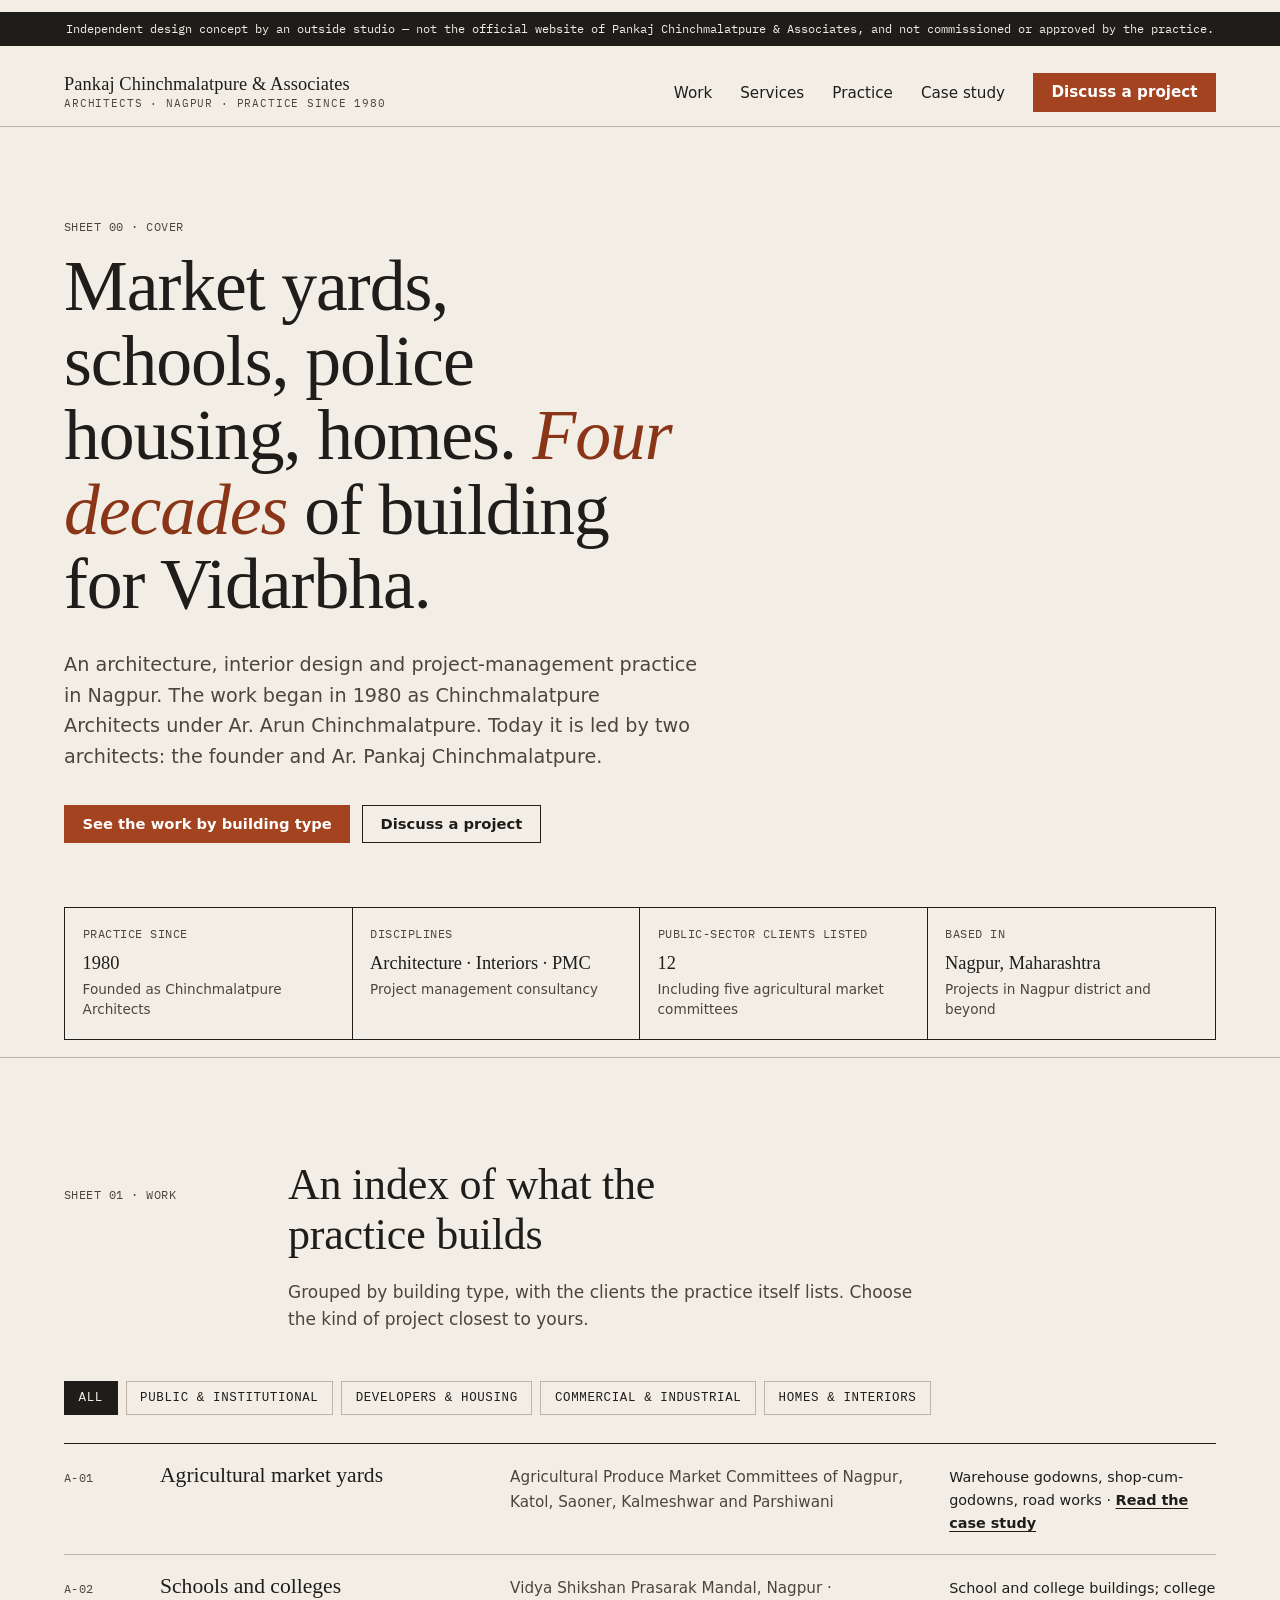
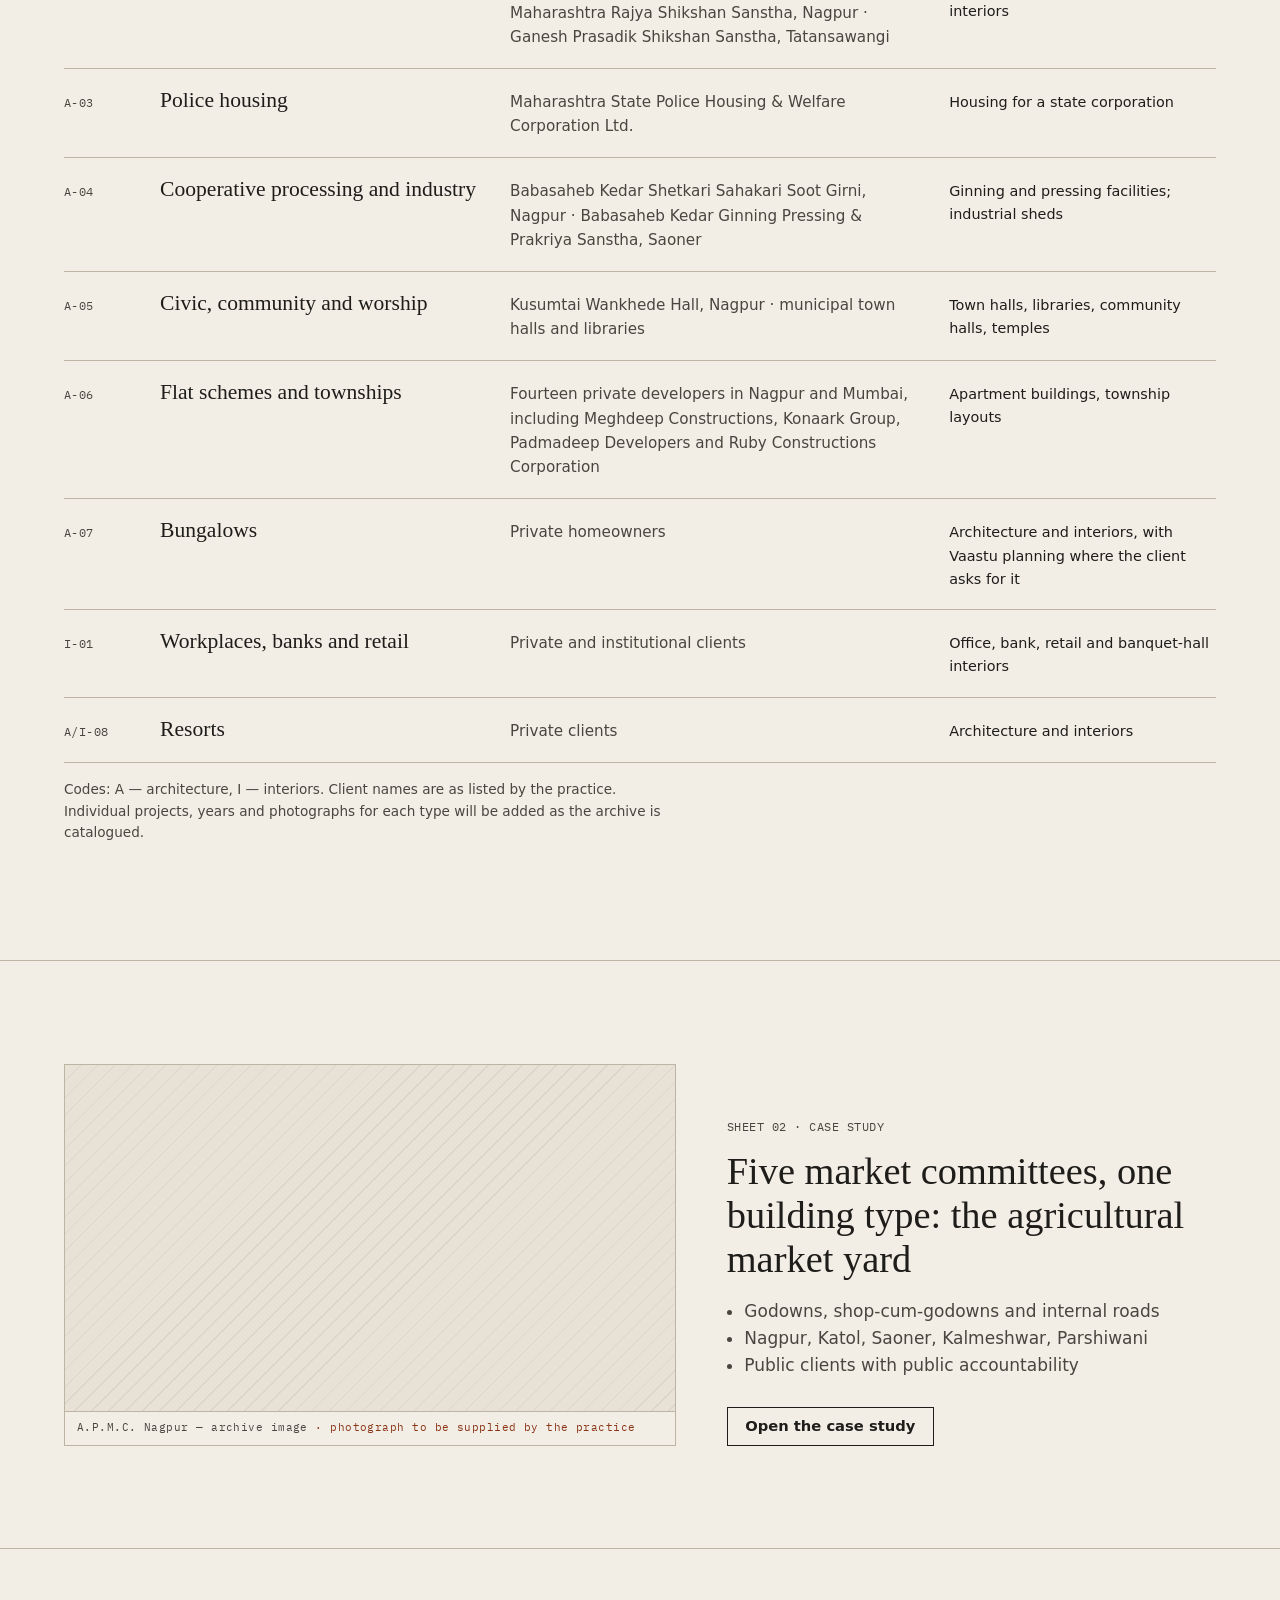
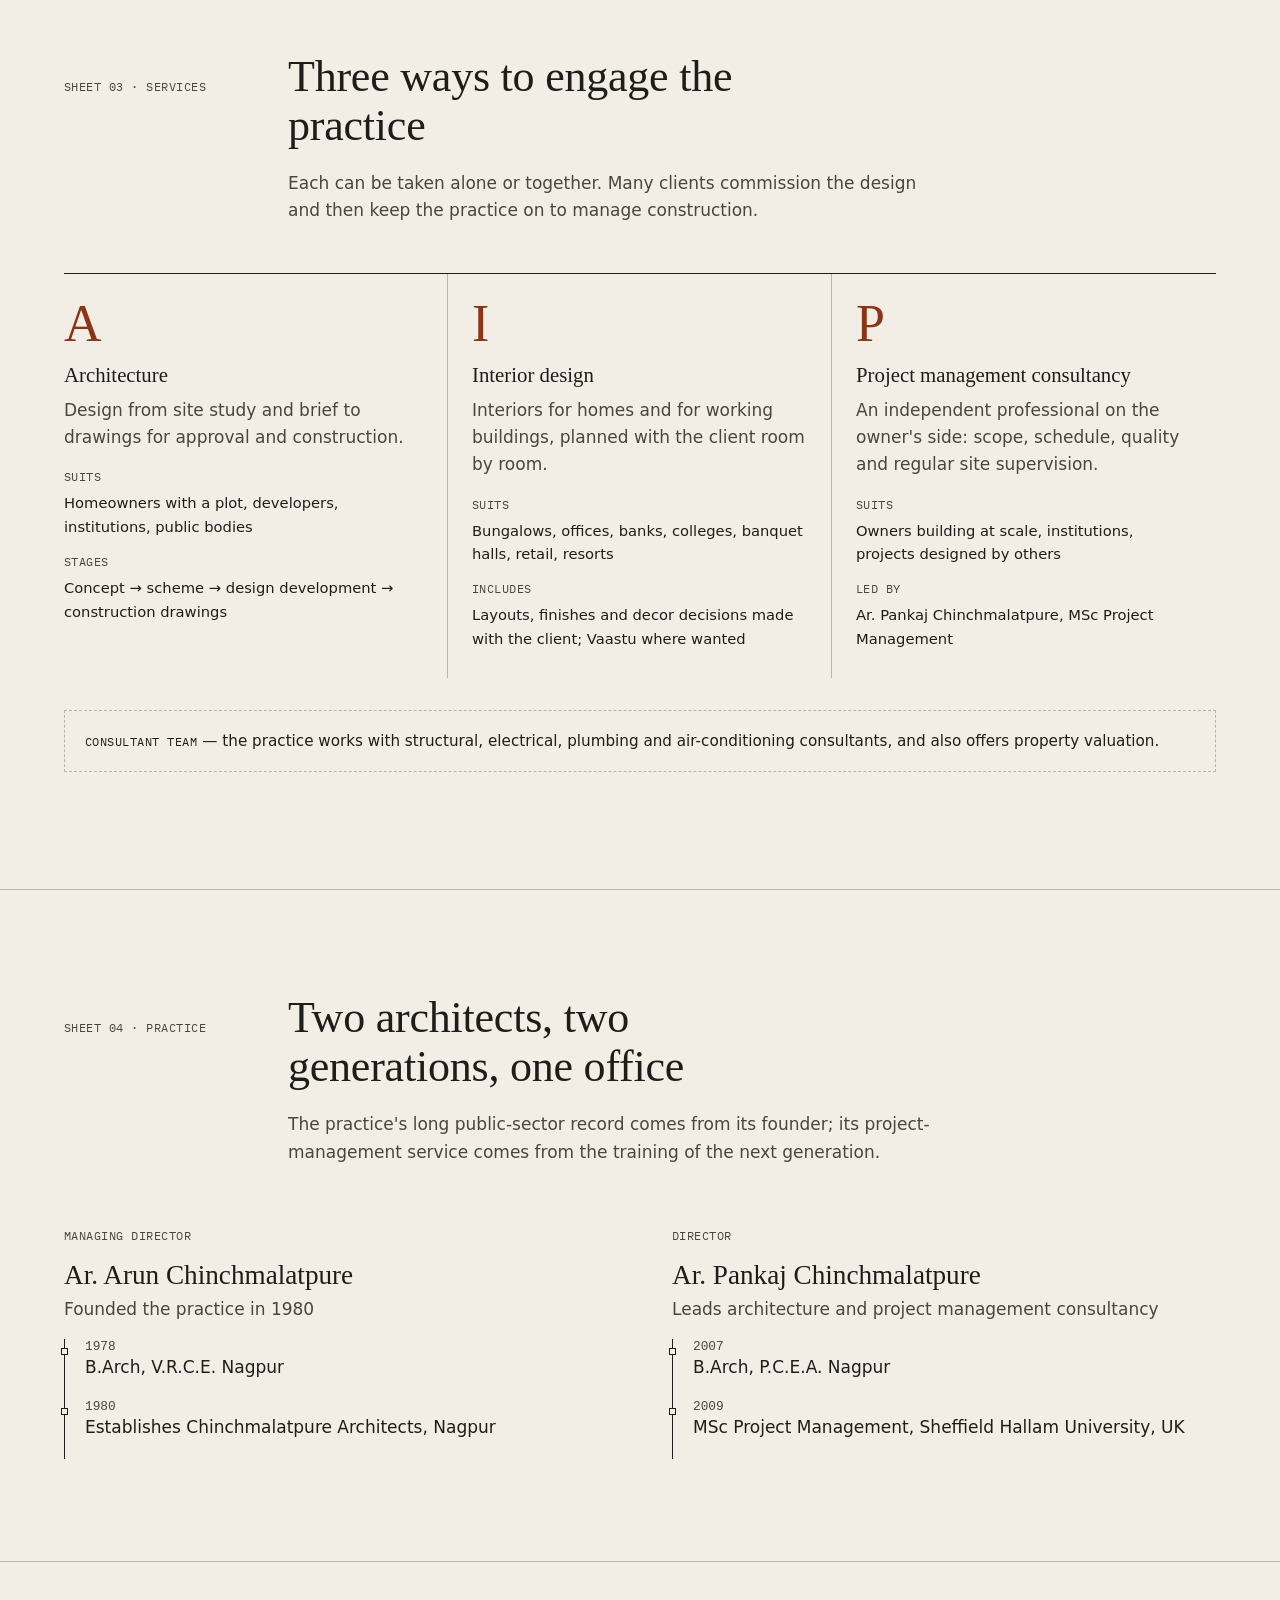
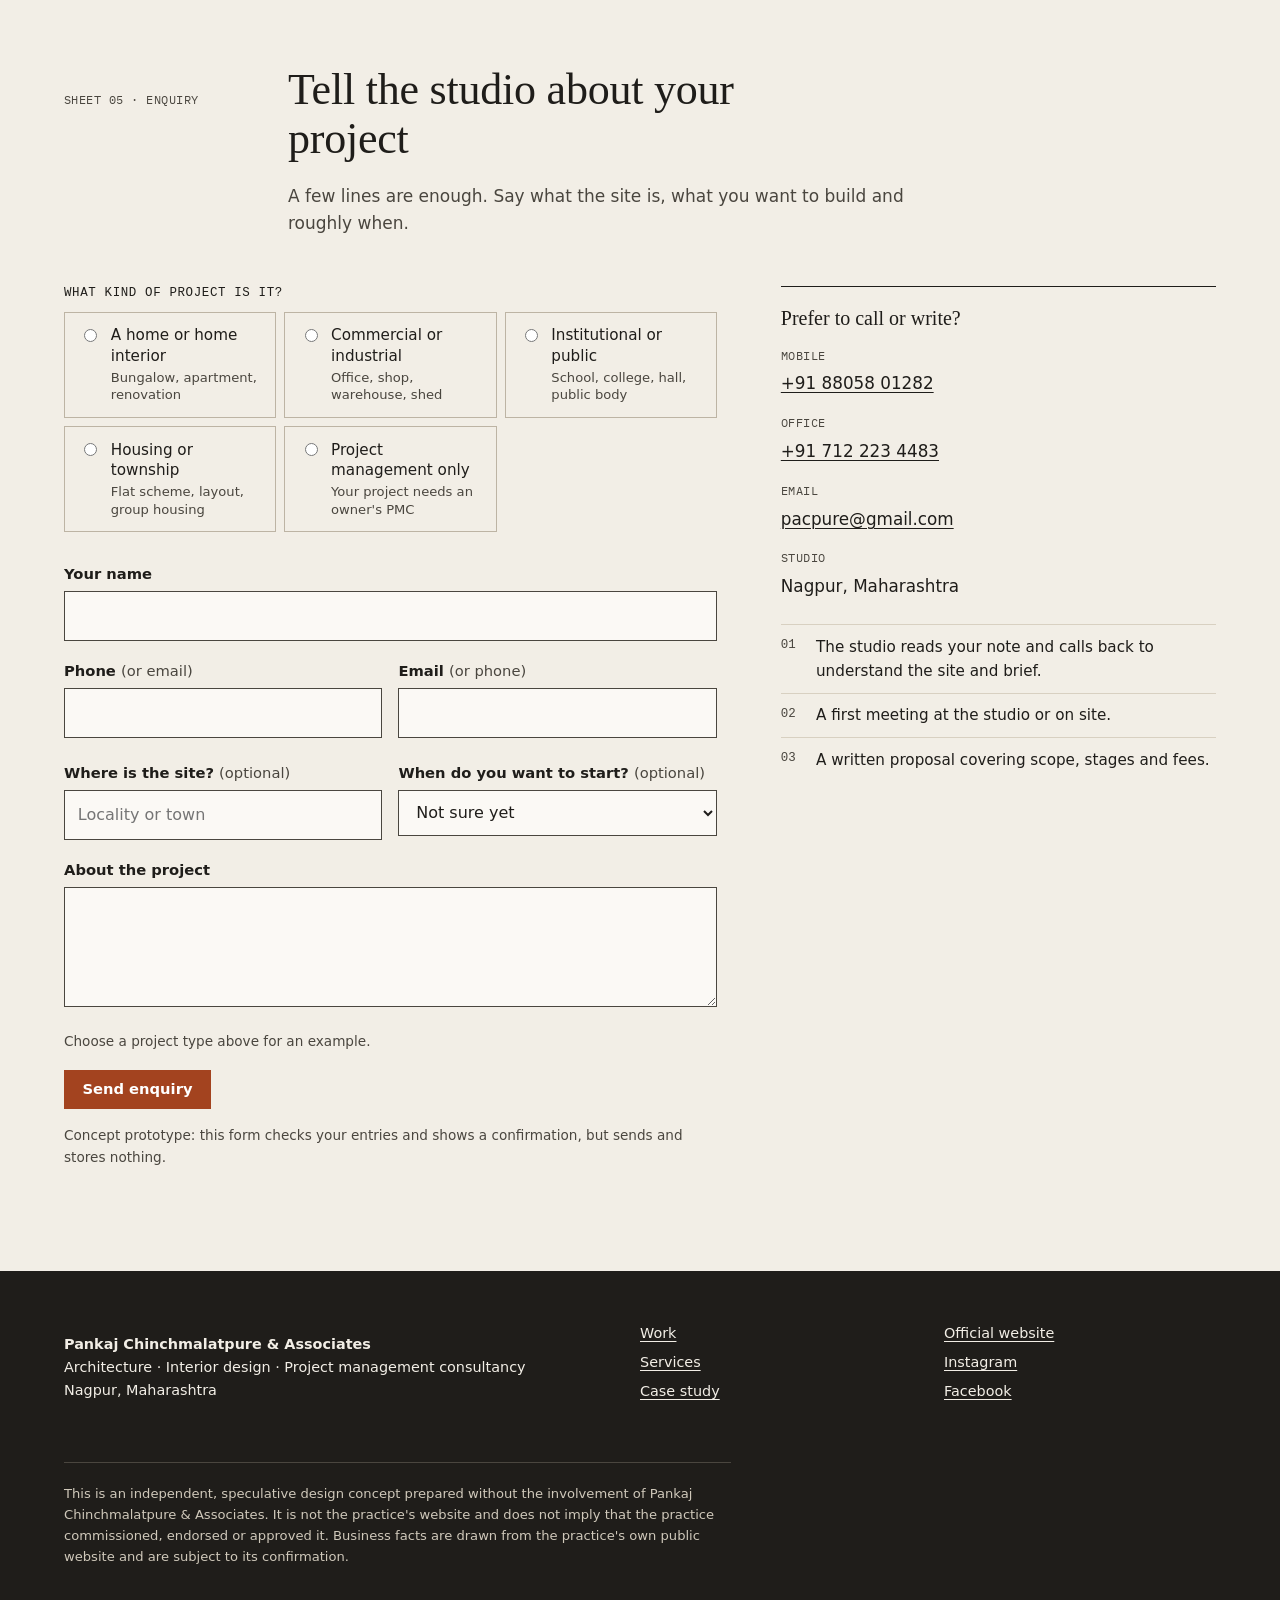
==== index.html @ 60af1904 "Independent redesign concept: homepage and APMC case study Co-Authored-By: Claude Opus 5.5 <noreply@" ====
<!DOCTYPE html>
<html lang="en-IN">
<head>
<meta charset="utf-8">
<meta name="viewport" content="width=device-width, initial-scale=1">
<title>Pankaj Chinchmalatpure &amp; Associates — Architecture, interiors and PMC, Nagpur (independent concept)</title>
<meta name="description" content="An independent, unofficial redesign concept for Pankaj Chinchmalatpure &amp; Associates, the Nagpur architecture, interiors and project-management practice whose work began in 1980.">
<meta name="robots" content="noindex, nofollow">
<meta property="og:title" content="Pankaj Chinchmalatpure &amp; Associates — redesign concept (unofficial)">
<meta property="og:description" content="Independent concept. Not the official website of the practice.">
<meta property="og:type" content="website">
<meta name="theme-color" content="#F2EEE6">
<link rel="icon" href="assets/favicon.svg" type="image/svg+xml">
<link rel="preload" href="fonts/newsreader-latin-400-normal.woff2" as="font" type="font/woff2" crossorigin>
<link rel="stylesheet" href="css/site.css">
</head>
<body>
<a class="skip" href="#main">Skip to content</a>
<p class="concept-bar">Independent design concept by an outside studio — not the official website of Pankaj Chinchmalatpure &amp; Associates, and not commissioned or approved by the practice.</p>

<header class="site-head">
  <div class="wrap">
    <a class="mark" href="index.html" aria-label="Pankaj Chinchmalatpure &amp; Associates, home">
      <b>Pankaj Chinchmalatpure &amp; Associates</b>
      <span>Architects · Nagpur · Practice since 1980</span>
    </a>
    <button class="menu-toggle" aria-expanded="false" aria-controls="site-nav">Menu</button>
    <nav id="site-nav" class="nav" aria-label="Primary">
      <ul>
        <li><a href="#work">Work</a></li>
        <li><a href="#services">Services</a></li>
        <li><a href="#practice">Practice</a></li>
        <li><a href="case-study-apmc.html">Case study</a></li>
        <li><a class="btn" href="#enquire">Discuss a project</a></li>
      </ul>
    </nav>
  </div>
</header>

<main id="main">
  <section class="opening" aria-labelledby="h-open">
    <div class="wrap">
      <p class="mono sheet-no">Sheet 00 · Cover</p>
      <h1 id="h-open">Market yards, schools, police housing, homes. <em>Four decades</em> of building for Vidarbha.</h1>
      <p class="lede">An architecture, interior design and project-management practice in Nagpur. The work began in 1980 as Chinchmalatpure Architects under Ar.&nbsp;Arun Chinchmalatpure. Today it is led by two architects: the founder and Ar.&nbsp;Pankaj Chinchmalatpure.</p>
      <div class="actions">
        <a class="btn" href="#work">See the work by building type</a>
        <a class="btn ghost" href="#enquire">Discuss a project</a>
      </div>
      <dl class="titleblock">
        <div><dt class="mono">Practice since</dt><dd>1980<small>Founded as Chinchmalatpure Architects</small></dd></div>
        <div><dt class="mono">Disciplines</dt><dd>Architecture · Interiors · PMC<small>Project management consultancy</small></dd></div>
        <div><dt class="mono">Public-sector clients listed</dt><dd>12<small>Including five agricultural market committees</small></dd></div>
        <div><dt class="mono">Based in</dt><dd>Nagpur, Maharashtra<small>Projects in Nagpur district and beyond</small></dd></div>
      </dl>
    </div>
  </section>

  <section class="sheet" id="work" aria-labelledby="h-work">
    <div class="wrap">
      <div class="sheet-head">
        <p class="mono sheet-no">Sheet 01 · Work</p>
        <h2 id="h-work">An index of what the practice builds</h2>
        <p>Grouped by building type, with the clients the practice itself lists. Choose the kind of project closest to yours.</p>
      </div>

      <div class="filters" role="group" aria-label="Filter by type of client">
        <button type="button" data-filter="all" aria-pressed="true">All</button>
        <button type="button" data-filter="institutional">Public &amp; institutional</button>
        <button type="button" data-filter="development">Developers &amp; housing</button>
        <button type="button" data-filter="commercial">Commercial &amp; industrial</button>
        <button type="button" data-filter="home">Homes &amp; interiors</button>
      </div>
      <p id="filter-status" class="visually-hidden" aria-live="polite"></p>

      <ol class="index">
        <li data-for="institutional">
          <span class="mono code">A-01</span>
          <h3>Agricultural market yards</h3>
          <p class="clients">Agricultural Produce Market Committees of Nagpur, Katol, Saoner, Kalmeshwar and Parshiwani</p>
          <p class="scope">Warehouse godowns, shop-cum-godowns, road works · <a href="case-study-apmc.html">Read the case study</a></p>
        </li>
        <li data-for="institutional">
          <span class="mono code">A-02</span>
          <h3>Schools and colleges</h3>
          <p class="clients">Vidya Shikshan Prasarak Mandal, Nagpur · Maharashtra Rajya Shikshan Sanstha, Nagpur · Ganesh Prasadik Shikshan Sanstha, Tatansawangi</p>
          <p class="scope">School and college buildings; college interiors</p>
        </li>
        <li data-for="institutional development">
          <span class="mono code">A-03</span>
          <h3>Police housing</h3>
          <p class="clients">Maharashtra State Police Housing &amp; Welfare Corporation Ltd.</p>
          <p class="scope">Housing for a state corporation</p>
        </li>
        <li data-for="commercial">
          <span class="mono code">A-04</span>
          <h3>Cooperative processing and industry</h3>
          <p class="clients">Babasaheb Kedar Shetkari Sahakari Soot Girni, Nagpur · Babasaheb Kedar Ginning Pressing &amp; Prakriya Sanstha, Saoner</p>
          <p class="scope">Ginning and pressing facilities; industrial sheds</p>
        </li>
        <li data-for="institutional">
          <span class="mono code">A-05</span>
          <h3>Civic, community and worship</h3>
          <p class="clients">Kusumtai Wankhede Hall, Nagpur · municipal town halls and libraries</p>
          <p class="scope">Town halls, libraries, community halls, temples</p>
        </li>
        <li data-for="development">
          <span class="mono code">A-06</span>
          <h3>Flat schemes and townships</h3>
          <p class="clients">Fourteen private developers in Nagpur and Mumbai, including Meghdeep Constructions, Konaark Group, Padmadeep Developers and Ruby Constructions Corporation</p>
          <p class="scope">Apartment buildings, township layouts</p>
        </li>
        <li data-for="home">
          <span class="mono code">A-07</span>
          <h3>Bungalows</h3>
          <p class="clients">Private homeowners</p>
          <p class="scope">Architecture and interiors, with Vaastu planning where the client asks for it</p>
        </li>
        <li data-for="commercial">
          <span class="mono code">I-01</span>
          <h3>Workplaces, banks and retail</h3>
          <p class="clients">Private and institutional clients</p>
          <p class="scope">Office, bank, retail and banquet-hall interiors</p>
        </li>
        <li data-for="commercial home">
          <span class="mono code">A/I-08</span>
          <h3>Resorts</h3>
          <p class="clients">Private clients</p>
          <p class="scope">Architecture and interiors</p>
        </li>
      </ol>
      <p class="index-note">Codes: A — architecture, I — interiors. Client names are as listed by the practice. Individual projects, years and photographs for each type will be added as the archive is catalogued.</p>
    </div>
  </section>

  <section class="sheet" aria-labelledby="h-feature">
    <div class="wrap feature">
      <figure class="plate" style="--ratio:16/10">
        <img src="assets/projects/apmc-nagpur-top.jpg" alt="Aerial view of the A.P.M.C. Nagpur market yard from the practice archive" width="1600" height="1000" loading="lazy" decoding="async">
        <figcaption class="cap">A.P.M.C. Nagpur — archive image <span class="pending">· photograph to be supplied by the practice</span></figcaption>
      </figure>
      <div>
        <p class="mono sheet-no">Sheet 02 · Case study</p>
        <h3 id="h-feature">Five market committees, one building type: the agricultural market yard</h3>
        <ul>
          <li>Godowns, shop-cum-godowns and internal roads</li>
          <li>Nagpur, Katol, Saoner, Kalmeshwar, Parshiwani</li>
          <li>Public clients with public accountability</li>
        </ul>
        <a class="btn ghost" href="case-study-apmc.html">Open the case study</a>
      </div>
    </div>
  </section>

  <section class="sheet" id="services" aria-labelledby="h-services">
    <div class="wrap">
      <div class="sheet-head">
        <p class="mono sheet-no">Sheet 03 · Services</p>
        <h2 id="h-services">Three ways to engage the practice</h2>
        <p>Each can be taken alone or together. Many clients commission the design and then keep the practice on to manage construction.</p>
      </div>
      <div class="disciplines">
        <article class="disc">
          <span class="letter" aria-hidden="true">A</span>
          <h3>Architecture</h3>
          <p>Design from site study and brief to drawings for approval and construction.</p>
          <dl>
            <dt class="mono">Suits</dt><dd>Homeowners with a plot, developers, institutions, public bodies</dd>
            <dt class="mono">Stages</dt><dd>Concept → scheme → design development → construction drawings</dd>
          </dl>
        </article>
        <article class="disc">
          <span class="letter" aria-hidden="true">I</span>
          <h3>Interior design</h3>
          <p>Interiors for homes and for working buildings, planned with the client room by room.</p>
          <dl>
            <dt class="mono">Suits</dt><dd>Bungalows, offices, banks, colleges, banquet halls, retail, resorts</dd>
            <dt class="mono">Includes</dt><dd>Layouts, finishes and decor decisions made with the client; Vaastu where wanted</dd>
          </dl>
        </article>
        <article class="disc">
          <span class="letter" aria-hidden="true">P</span>
          <h3>Project management consultancy</h3>
          <p>An independent professional on the owner's side: scope, schedule, quality and regular site supervision.</p>
          <dl>
            <dt class="mono">Suits</dt><dd>Owners building at scale, institutions, projects designed by others</dd>
            <dt class="mono">Led by</dt><dd>Ar. Pankaj Chinchmalatpure, MSc Project Management</dd>
          </dl>
        </article>
      </div>
      <p class="consultants"><span class="mono">Consultant team</span> — the practice works with structural, electrical, plumbing and air-conditioning consultants, and also offers property valuation.</p>
    </div>
  </section>

  <section class="sheet" id="practice" aria-labelledby="h-practice">
    <div class="wrap">
      <div class="sheet-head">
        <p class="mono sheet-no">Sheet 04 · Practice</p>
        <h2 id="h-practice">Two architects, two generations, one office</h2>
        <p>The practice's long public-sector record comes from its founder; its project-management service comes from the training of the next generation.</p>
      </div>
      <div class="lineage">
        <div class="person">
          <p class="mono sheet-no">Managing Director</p>
          <h3>Ar. Arun Chinchmalatpure</h3>
          <p class="role">Founded the practice in 1980</p>
          <ol class="timeline">
            <li><span class="yr">1978</span>B.Arch, V.R.C.E. Nagpur</li>
            <li><span class="yr">1980</span>Establishes Chinchmalatpure Architects, Nagpur</li>
          </ol>
        </div>
        <div class="person">
          <p class="mono sheet-no">Director</p>
          <h3>Ar. Pankaj Chinchmalatpure</h3>
          <p class="role">Leads architecture and project management consultancy</p>
          <ol class="timeline">
            <li><span class="yr">2007</span>B.Arch, P.C.E.A. Nagpur</li>
            <li><span class="yr">2009</span>MSc Project Management, Sheffield Hallam University, UK</li>
          </ol>
        </div>
      </div>
    </div>
  </section>

  <section class="sheet" id="enquire" aria-labelledby="h-enquire">
    <div class="wrap">
      <div class="sheet-head">
        <p class="mono sheet-no">Sheet 05 · Enquiry</p>
        <h2 id="h-enquire">Tell the studio about your project</h2>
        <p>A few lines are enough. Say what the site is, what you want to build and roughly when.</p>
      </div>
      <div class="enquire">
        <div>
          <form id="enquiry-form" novalidate>
            <fieldset>
              <legend>What kind of project is it?</legend>
              <div class="paths">
                <label><input type="radio" name="path" value="home"><span>A home or home interior<small>Bungalow, apartment, renovation</small></span></label>
                <label><input type="radio" name="path" value="commercial"><span>Commercial or industrial<small>Office, shop, warehouse, shed</small></span></label>
                <label><input type="radio" name="path" value="institutional"><span>Institutional or public<small>School, college, hall, public body</small></span></label>
                <label><input type="radio" name="path" value="development"><span>Housing or township<small>Flat scheme, layout, group housing</small></span></label>
                <label><input type="radio" name="path" value="pmc"><span>Project management only<small>Your project needs an owner's PMC</small></span></label>
              </div>
              <p class="error" id="path-err" aria-live="polite"></p>
            </fieldset>
            <div class="field">
              <label for="f-name">Your name</label>
              <input id="f-name" name="name" autocomplete="name" aria-describedby="f-name-err">
              <p class="error" id="f-name-err" aria-live="polite"></p>
            </div>
            <div class="row2">
              <div class="field">
                <label for="f-phone">Phone <span class="hint">(or email)</span></label>
                <input id="f-phone" name="phone" type="tel" inputmode="tel" autocomplete="tel" aria-describedby="f-phone-err">
                <p class="error" id="f-phone-err" aria-live="polite"></p>
              </div>
              <div class="field">
                <label for="f-email">Email <span class="hint">(or phone)</span></label>
                <input id="f-email" name="email" type="email" autocomplete="email" aria-describedby="f-email-err">
                <p class="error" id="f-email-err" aria-live="polite"></p>
              </div>
            </div>
            <div class="row2">
              <div class="field">
                <label for="f-where">Where is the site? <span class="hint">(optional)</span></label>
                <input id="f-where" name="where" placeholder="Locality or town">
              </div>
              <div class="field">
                <label for="f-when">When do you want to start? <span class="hint">(optional)</span></label>
                <select id="f-when" name="when">
                  <option value="">Not sure yet</option>
                  <option>Within 3 months</option>
                  <option>3–12 months</option>
                  <option>Later than a year</option>
                </select>
              </div>
            </div>
            <div class="field">
              <label for="f-brief">About the project</label>
              <textarea id="f-brief" name="brief" aria-describedby="brief-hint f-brief-err"></textarea>
              <p class="hint form-note" id="brief-hint">Choose a project type above for an example.</p>
              <p class="error" id="f-brief-err" aria-live="polite"></p>
            </div>
            <button class="btn" type="submit">Send enquiry</button>
            <p class="form-note">Concept prototype: this form checks your entries and shows a confirmation, but sends and stores nothing.</p>
          </form>
          <div class="confirm" id="enquiry-done" tabindex="-1" hidden>
            <p class="mono sheet-no">Received in prototype only</p>
            <h3>Thank you — your enquiry is complete.</h3><p class="mono sheet-no">Project type: <span data-path></span></p>
            <p>In the live site this would reach the studio. In this concept nothing has been sent; to contact the practice now, use the details alongside.</p>
            <button class="btn ghost" type="button" id="enquiry-again">Start another enquiry</button>
          </div>
        </div>
        <aside class="direct" aria-labelledby="h-direct">
          <h3 id="h-direct">Prefer to call or write?</h3>
          <dl>
            <dt class="mono">Mobile</dt><dd><a href="tel:+918805801282">+91 88058 01282</a></dd>
            <dt class="mono">Office</dt><dd><a href="tel:+917122234483">+91 712 223 4483</a></dd>
            <dt class="mono">Email</dt><dd><a href="mailto:pacpure@gmail.com">pacpure@gmail.com</a></dd>
            <dt class="mono">Studio</dt><dd>Nagpur, Maharashtra</dd>
          </dl>
          <ol class="next" aria-label="What happens next">
            <li>The studio reads your note and calls back to understand the site and brief.</li>
            <li>A first meeting at the studio or on site.</li>
            <li>A written proposal covering scope, stages and fees.</li>
          </ol>
        </aside>
      </div>
    </div>
  </section>
</main>

<footer class="site-foot">
  <div class="wrap">
    <div>
      <p><strong>Pankaj Chinchmalatpure &amp; Associates</strong><br>Architecture · Interior design · Project management consultancy<br>Nagpur, Maharashtra</p>
    </div>
    <ul aria-label="This concept">
      <li><a href="#work">Work</a></li>
      <li><a href="#services">Services</a></li>
      <li><a href="case-study-apmc.html">Case study</a></li>
    </ul>
    <ul aria-label="Elsewhere">
      <li><a href="https://www.chinchmalatpurearchitects.com/" rel="noopener">Official website</a></li>
      <li><a href="https://www.instagram.com/chinchmalatpure_architects/" rel="noopener">Instagram</a></li>
      <li><a href="https://www.facebook.com/chinchmalatpurearchitect/" rel="noopener">Facebook</a></li>
    </ul>
    <p class="disclaimer">This is an independent, speculative design concept prepared without the involvement of Pankaj Chinchmalatpure &amp; Associates. It is not the practice's website and does not imply that the practice commissioned, endorsed or approved it. Business facts are drawn from the practice's own public website and are subject to its confirmation.</p>
  </div>
</footer>
<script src="js/site.js" defer></script>
</body>
</html>
---- css/site.css ----
/* Pankaj Chinchmalatpure & Associates — independent redesign concept
   Visual language: the drawing set. Paper, ink, title blocks, sheet numbers.
   One accent (laterite) used only for action and the current state. */

@font-face{font-family:"Newsreader";src:url(../fonts/newsreader-latin-400-normal.woff2) format("woff2");font-weight:400;font-display:swap}
@font-face{font-family:"Newsreader";src:url(../fonts/newsreader-latin-400-italic.woff2) format("woff2");font-weight:400;font-style:italic;font-display:swap}
@font-face{font-family:"Newsreader";src:url(../fonts/newsreader-latin-500-normal.woff2) format("woff2");font-weight:500;font-display:swap}
@font-face{font-family:"Public Sans";src:url(../fonts/public-sans-latin-400-normal.woff2) format("woff2");font-weight:400;font-display:swap}
@font-face{font-family:"Public Sans";src:url(../fonts/public-sans-latin-600-normal.woff2) format("woff2");font-weight:600;font-display:swap}
@font-face{font-family:"Plex Mono";src:url(../fonts/ibm-plex-mono-latin-400-normal.woff2) format("woff2");font-weight:400;font-display:swap}
@font-face{font-family:"Plex Mono";src:url(../fonts/ibm-plex-mono-latin-500-normal.woff2) format("woff2");font-weight:500;font-display:swap}

:root{
  --paper:#F2EEE6; --paper-2:#E8E2D6; --ink:#1F1D1A; --ink-2:#4A463F; --rule:#BDB4A4; --rule-soft:#D8D0C1;
  --laterite:#A3431F; --laterite-ink:#8A3517; --focus:#1F5F8B;
  --serif:"Newsreader",Georgia,serif; --sans:"Public Sans",system-ui,sans-serif; --mono:"Plex Mono",ui-monospace,monospace;
  --gutter:clamp(1.25rem,4vw,3rem); --max:78rem;
}
*,*::before,*::after{box-sizing:border-box}
html{-webkit-text-size-adjust:100%;scroll-padding-top:5rem}
@media (prefers-reduced-motion:no-preference){html{scroll-behavior:smooth}}
body{margin:0;background:var(--paper);color:var(--ink);font:400 1.0625rem/1.6 var(--sans);overflow-x:hidden}
img{max-width:100%;display:block}
a{color:inherit;text-underline-offset:.2em;text-decoration-thickness:1px}
a:hover{color:var(--laterite-ink)}
:focus-visible{outline:2px solid var(--focus);outline-offset:3px}
.wrap{max-width:var(--max);margin:0 auto;padding:0 var(--gutter)}
.mono{font-family:var(--mono);font-size:.78rem;letter-spacing:.04em;text-transform:uppercase}
.skip{position:absolute;left:-999px;top:0;background:var(--ink);color:var(--paper);padding:.6rem 1rem;z-index:100}
.skip:focus{left:1rem}
.visually-hidden{position:absolute;width:1px;height:1px;overflow:hidden;clip:rect(0 0 0 0);white-space:nowrap}

/* Concept notice */
.concept-bar{background:var(--ink);color:var(--paper);font:400 .78rem/1.4 var(--mono);padding:.5rem var(--gutter);text-align:center}
.concept-bar a{color:inherit}

/* Header */
.site-head{position:sticky;top:0;z-index:20;background:color-mix(in srgb,var(--paper) 94%,transparent);backdrop-filter:saturate(1.2) blur(6px);border-bottom:1px solid var(--rule)}
.site-head .wrap{display:flex;align-items:center;justify-content:space-between;gap:1.5rem;min-height:4.25rem}
.mark{display:flex;flex-direction:column;text-decoration:none;line-height:1.1}
.mark b{font:500 1.15rem/1.1 var(--serif);letter-spacing:.005em}
.mark span{font:400 .66rem/1.3 var(--mono);letter-spacing:.08em;text-transform:uppercase;color:var(--ink-2);margin-top:.2rem}
.nav ul{display:flex;gap:1.75rem;list-style:none;margin:0;padding:0;align-items:center}
.nav a{text-decoration:none;font-size:.95rem}
.nav a[aria-current="page"]{text-decoration:underline}
.btn{display:inline-flex;align-items:center;gap:.6rem;background:var(--laterite);color:#fff;border:0;padding:.75rem 1.15rem;font:600 .92rem/1 var(--sans);text-decoration:none;cursor:pointer;border-radius:0}
.btn:hover{background:var(--laterite-ink);color:#fff}
.btn.ghost{background:transparent;color:var(--ink);box-shadow:inset 0 0 0 1px var(--ink)}
.btn.ghost:hover{background:var(--ink);color:var(--paper)}
.menu-toggle{display:none;background:none;border:1px solid var(--ink);padding:.55rem .8rem;font:500 .78rem var(--mono);letter-spacing:.06em;text-transform:uppercase;color:var(--ink);cursor:pointer}
@media (max-width:900px){
  .menu-toggle{display:block}
  .nav{position:absolute;left:0;right:0;top:100%;background:var(--paper);border-bottom:1px solid var(--rule);display:none}
  .nav.open{display:block}
  .nav ul{flex-direction:column;align-items:stretch;gap:0;padding:.5rem var(--gutter) 1.25rem}
  .nav li a{display:block;padding:.85rem 0;border-bottom:1px solid var(--rule-soft);font-size:1.05rem}
  .nav li .btn{margin-top:1rem;justify-content:center;border-bottom:0}
}

/* Section scaffolding: every section is a "sheet" with a number and title */
.sheet{padding:clamp(3.5rem,8vw,6.5rem) 0;border-top:1px solid var(--rule)}
.sheet-head{display:grid;grid-template-columns:minmax(0,12rem) minmax(0,1fr);gap:1rem 2rem;margin-bottom:clamp(2rem,4vw,3rem);align-items:baseline}
.sheet-no{color:var(--ink-2)}
.sheet-head h2{font:400 clamp(1.9rem,3.6vw,2.75rem)/1.12 var(--serif);margin:0;max-width:22ch;letter-spacing:-.005em}
.sheet-head p{grid-column:2;margin:.25rem 0 0;max-width:60ch;color:var(--ink-2)}
@media (max-width:700px){.sheet-head{grid-template-columns:1fr}.sheet-head p{grid-column:1}}

/* Opening: title block */
.opening{padding:clamp(2.5rem,6vw,5rem) 0 0}
.opening h1{font:400 clamp(2.4rem,5.6vw,4.6rem)/1.04 var(--serif);letter-spacing:-.015em;margin:0 0 1.75rem;max-width:17ch}
.opening h1 em{font-style:italic;color:var(--laterite-ink)}
.opening .lede{font-size:clamp(1.05rem,1.5vw,1.2rem);max-width:52ch;color:var(--ink-2);margin:0 0 2rem}
.opening .actions{display:flex;flex-wrap:wrap;gap:.75rem;margin-bottom:clamp(2.5rem,5vw,4rem)}
.titleblock{display:grid;grid-template-columns:repeat(4,minmax(0,1fr));border:1px solid var(--ink);border-bottom:0}
.titleblock>div{padding:1rem 1.1rem 1.2rem;border-right:1px solid var(--ink);border-bottom:1px solid var(--ink)}
.titleblock>div:last-child{border-right:0}
.titleblock dt{margin-bottom:.45rem;color:var(--ink-2)}
.titleblock dd{margin:0;font:400 1.15rem/1.3 var(--serif)}
.titleblock dd small{display:block;font:400 .85rem/1.45 var(--sans);color:var(--ink-2);margin-top:.3rem}
@media (max-width:900px){.titleblock{grid-template-columns:1fr 1fr}.titleblock>div:nth-child(2n){border-right:0}}
@media (max-width:520px){.titleblock{grid-template-columns:1fr}.titleblock>div{border-right:0}}

/* Image plates — real photographs when supplied, honest drawn frame when not */
.plate{position:relative;background:var(--paper-2);overflow:hidden;aspect-ratio:var(--ratio,4/3);border:1px solid var(--rule)}
.plate img{width:100%;height:100%;object-fit:cover}
.plate.missing img{display:none}
.plate.missing{background:
  repeating-linear-gradient(135deg,transparent 0 11px,rgba(31,29,26,.07) 11px 12px),var(--paper-2)}
.plate figcaption,.plate .cap{position:absolute;left:0;bottom:0;right:0;padding:.55rem .75rem;font:400 .7rem/1.4 var(--mono);letter-spacing:.04em;background:var(--paper);border-top:1px solid var(--rule);color:var(--ink-2)}
.plate:not(.missing) .cap .pending{display:none}
.plate.missing .cap .pending{color:var(--laterite-ink)}

/* Index of work (typology explorer) */
.filters{display:flex;flex-wrap:wrap;gap:.5rem;margin-bottom:1.75rem}
.filters button{font:500 .78rem/1 var(--mono);letter-spacing:.05em;text-transform:uppercase;background:transparent;border:1px solid var(--rule);color:var(--ink);padding:.6rem .85rem;cursor:pointer}
.filters button[aria-pressed="true"]{background:var(--ink);color:var(--paper);border-color:var(--ink)}
.index{list-style:none;margin:0;padding:0;border-top:1px solid var(--ink)}
.index li{display:grid;grid-template-columns:4.5rem minmax(0,1.1fr) minmax(0,1.4fr) minmax(0,.9fr);gap:1rem 1.5rem;padding:1.15rem 0;border-bottom:1px solid var(--rule);align-items:baseline}
.index li[hidden]{display:none}
.index .code{color:var(--ink-2)}
.index h3{font:400 1.35rem/1.25 var(--serif);margin:0}
.index .clients{font-size:.95rem;color:var(--ink-2);margin:0}
.index .scope{font-size:.9rem;margin:0}
.index .scope a{font-weight:600}
@media (max-width:820px){.index li{grid-template-columns:3.2rem minmax(0,1fr)}.index .clients,.index .scope{grid-column:2}}
.index-note{margin-top:1rem;font-size:.85rem;color:var(--ink-2);max-width:70ch}

/* Feature (case study teaser) */
.feature{display:grid;grid-template-columns:minmax(0,1.25fr) minmax(0,1fr);gap:clamp(1.5rem,4vw,3.5rem);align-items:end}
.feature h3{font:400 clamp(1.7rem,3vw,2.4rem)/1.15 var(--serif);margin:.75rem 0 1rem}
.feature ul{padding-left:1.1rem;margin:0 0 1.75rem;color:var(--ink-2)}
@media (max-width:820px){.feature{grid-template-columns:1fr}}

/* Disciplines */
.disciplines{display:grid;grid-template-columns:repeat(3,minmax(0,1fr));border-top:1px solid var(--ink)}
.disc{padding:1.5rem 1.5rem 1.75rem 0;border-right:1px solid var(--rule)}
.disc+.disc{padding-left:1.5rem}
.disc:last-child{border-right:0}
.disc .letter{font:400 3.25rem/1 var(--serif);color:var(--laterite-ink);display:block;margin-bottom:.75rem}
.disc h3{font:500 1.3rem/1.25 var(--serif);margin:0 0 .6rem}
.disc p{margin:0 0 1rem;color:var(--ink-2)}
.disc dl{margin:0;font-size:.92rem}
.disc dt{margin-top:.85rem;color:var(--ink-2)}
.disc dd{margin:.25rem 0 0}
@media (max-width:900px){.disciplines{grid-template-columns:1fr}.disc,.disc+.disc{padding:1.5rem 0;border-right:0;border-bottom:1px solid var(--rule)}}
.consultants{margin-top:2rem;padding:1.1rem 1.25rem;border:1px dashed var(--rule);font-size:.95rem}

/* Lineage timeline */
.lineage{display:grid;grid-template-columns:minmax(0,1fr) minmax(0,1fr);gap:clamp(2rem,5vw,4rem)}
.person h3{font:400 1.7rem/1.2 var(--serif);margin:.4rem 0 .3rem}
.person .role{color:var(--ink-2);margin:0 0 1rem}
.timeline{list-style:none;margin:0;padding:0;border-left:1px solid var(--ink)}
.timeline li{position:relative;padding:0 0 1.1rem 1.25rem}
.timeline li::before{content:"";position:absolute;left:-4px;top:.55rem;width:7px;height:7px;background:var(--paper);border:1px solid var(--ink)}
.timeline .yr{font:500 .8rem var(--mono);display:block;color:var(--ink-2)}
@media (max-width:820px){.lineage{grid-template-columns:1fr}}

/* Enquiry */
.enquire{display:grid;grid-template-columns:minmax(0,1.35fr) minmax(0,.9fr);gap:clamp(2rem,5vw,4rem)}
@media (max-width:900px){.enquire{grid-template-columns:1fr}}
fieldset{border:0;padding:0;margin:0 0 1.5rem}
legend{font:500 .78rem var(--mono);letter-spacing:.05em;text-transform:uppercase;margin-bottom:.75rem;padding:0}
.paths{display:grid;grid-template-columns:repeat(auto-fill,minmax(13rem,1fr));gap:.5rem}
.paths label{display:flex;gap:.65rem;align-items:flex-start;border:1px solid var(--rule);padding:.8rem .9rem;cursor:pointer;font-size:.95rem;line-height:1.35;background:var(--paper)}
.paths input{margin-top:.2rem;accent-color:var(--laterite)}
.paths label:has(input:checked){border-color:var(--ink);box-shadow:inset 0 0 0 1px var(--ink)}
.paths small{display:block;color:var(--ink-2);font-size:.82rem;margin-top:.15rem}
.field{margin-bottom:1.1rem}
.field label{display:block;font-weight:600;font-size:.92rem;margin-bottom:.35rem}
.field .hint{font-weight:400;color:var(--ink-2)}
.field input,.field select,.field textarea{width:100%;font:inherit;font-size:1rem;color:var(--ink);background:#FBF9F5;border:1px solid var(--ink-2);padding:.7rem .8rem;border-radius:0}
.field textarea{min-height:7.5rem;resize:vertical}
.field [aria-invalid="true"]{border-color:var(--laterite);box-shadow:inset 0 0 0 1px var(--laterite)}
.error{color:var(--laterite-ink);font-size:.86rem;margin:.35rem 0 0;min-height:0}
.row2{display:grid;grid-template-columns:1fr 1fr;gap:0 1rem}
@media (max-width:560px){.row2{grid-template-columns:1fr}}
.form-note{font-size:.85rem;color:var(--ink-2);margin:1rem 0 0}
.confirm{border:1px solid var(--ink);padding:1.5rem;background:#FBF9F5}
.confirm h3{font:400 1.6rem/1.2 var(--serif);margin:.4rem 0 .75rem}
.direct{border-top:1px solid var(--ink);padding-top:1.25rem}
.direct h3{font:500 1.25rem var(--serif);margin:0 0 1rem}
.direct dl{margin:0}
.direct dt{margin-top:1rem;color:var(--ink-2)}
.direct dd{margin:.3rem 0 0;font-size:1.05rem}
.next{counter-reset:n;list-style:none;padding:0;margin:1.5rem 0 0}
.next li{counter-increment:n;padding:.6rem 0 .6rem 2.2rem;position:relative;border-top:1px solid var(--rule-soft);font-size:.95rem}
.next li::before{content:counter(n,decimal-leading-zero);position:absolute;left:0;font:500 .78rem var(--mono);top:.8rem;color:var(--ink-2)}

/* Footer */
.site-foot{background:var(--ink);color:var(--paper);padding:3rem 0 2.5rem;font-size:.9rem}
.site-foot .wrap{display:grid;grid-template-columns:2fr 1fr 1fr;gap:2rem}
.site-foot a{color:var(--paper)}
.site-foot ul{list-style:none;margin:0;padding:0;line-height:2}
.site-foot .disclaimer{grid-column:1/-1;border-top:1px solid #4A463F;padding-top:1.25rem;color:#CFC8BA;font-size:.82rem;max-width:80ch}
@media (max-width:700px){.site-foot .wrap{grid-template-columns:1fr}}

/* Case study */
.cs-head{padding:clamp(2.5rem,6vw,4.5rem) 0 2.5rem}
.crumbs{margin-bottom:1.5rem}
.crumbs a{text-decoration:none}
.cs-head h1{font:400 clamp(2.2rem,5vw,4rem)/1.06 var(--serif);margin:0 0 1.25rem;max-width:20ch;letter-spacing:-.01em}
.cs-head .lede{font-size:1.15rem;color:var(--ink-2);max-width:58ch;margin:0}
.facts{display:grid;grid-template-columns:repeat(4,minmax(0,1fr));border-top:1px solid var(--ink);margin-top:2.5rem}
.facts>div{padding:1rem 1rem 1.1rem 0;border-bottom:1px solid var(--rule)}
.facts dt{color:var(--ink-2);margin-bottom:.4rem}
.facts dd{margin:0;font:400 1.1rem/1.35 var(--serif)}
.tbc{font:500 .68rem var(--mono);letter-spacing:.05em;text-transform:uppercase;color:var(--laterite-ink);border:1px solid currentColor;padding:.1rem .35rem;white-space:nowrap;vertical-align:.15em}
@media (max-width:820px){.facts{grid-template-columns:1fr 1fr}}
.prose{max-width:64ch}
.prose p{margin:0 0 1.1rem}
.prose h3{font:500 1.35rem/1.3 var(--serif);margin:2rem 0 .6rem}
.two-col{display:grid;grid-template-columns:minmax(0,1fr) minmax(0,1fr);gap:clamp(1.5rem,4vw,3.5rem)}
@media (max-width:820px){.two-col{grid-template-columns:1fr}}
.sites{list-style:none;margin:0;padding:0;border-top:1px solid var(--ink)}
.sites li{display:grid;grid-template-columns:3rem 1fr auto;gap:1rem;padding:.95rem 0;border-bottom:1px solid var(--rule);align-items:baseline}
.sites b{font:400 1.25rem var(--serif)}
.diagram{width:100%;height:auto;border:1px solid var(--rule);background:#FBF9F5}
.diagram text{font-family:var(--mono);font-size:11px;fill:var(--ink-2)}
.stages{display:grid;grid-template-columns:repeat(4,minmax(0,1fr));gap:0;border-top:1px solid var(--ink)}
.stages>div{padding:1.1rem 1.1rem 1.3rem 0;border-bottom:1px solid var(--rule)}
.stages h3{font:500 1.15rem/1.3 var(--serif);margin:.4rem 0 .4rem}
.stages p{margin:0;font-size:.93rem;color:var(--ink-2)}
@media (max-width:900px){.stages{grid-template-columns:1fr 1fr}}
@media (max-width:520px){.stages{grid-template-columns:1fr}}
.ask{border:1px solid var(--ink);padding:1.5rem;background:#FBF9F5}
.ask ul{margin:.75rem 0 0;padding-left:1.1rem}
.closing{display:flex;flex-wrap:wrap;gap:1.5rem;align-items:center;justify-content:space-between}
.closing h2{font:400 clamp(1.7rem,3.2vw,2.4rem)/1.15 var(--serif);margin:0;max-width:24ch}
.sheet-head>.sheet-no{grid-column:1;grid-row:1 / span 2;margin:.6rem 0 0}
.sheet-head h2{grid-column:2}
@media (max-width:700px){.sheet-head>.sheet-no,.sheet-head h2{grid-column:1;grid-row:auto}}
figure.plate{margin:0}
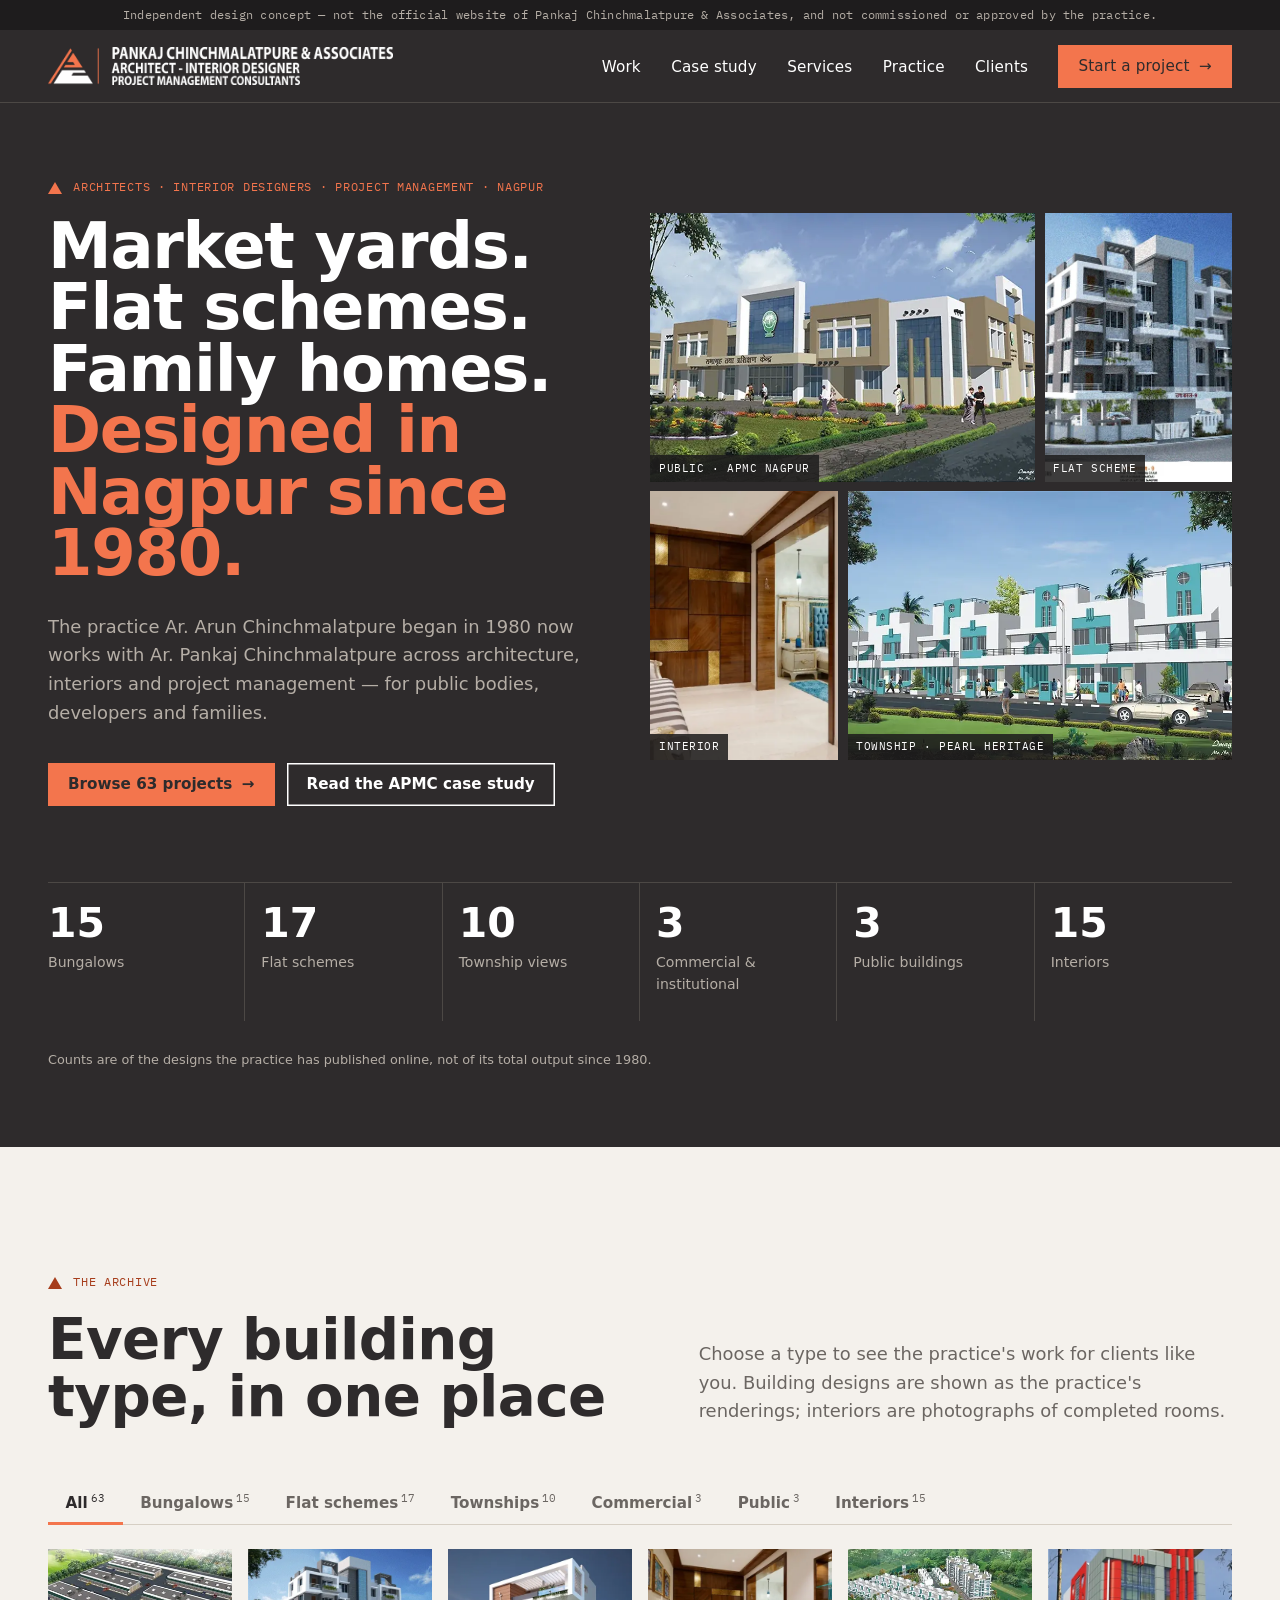
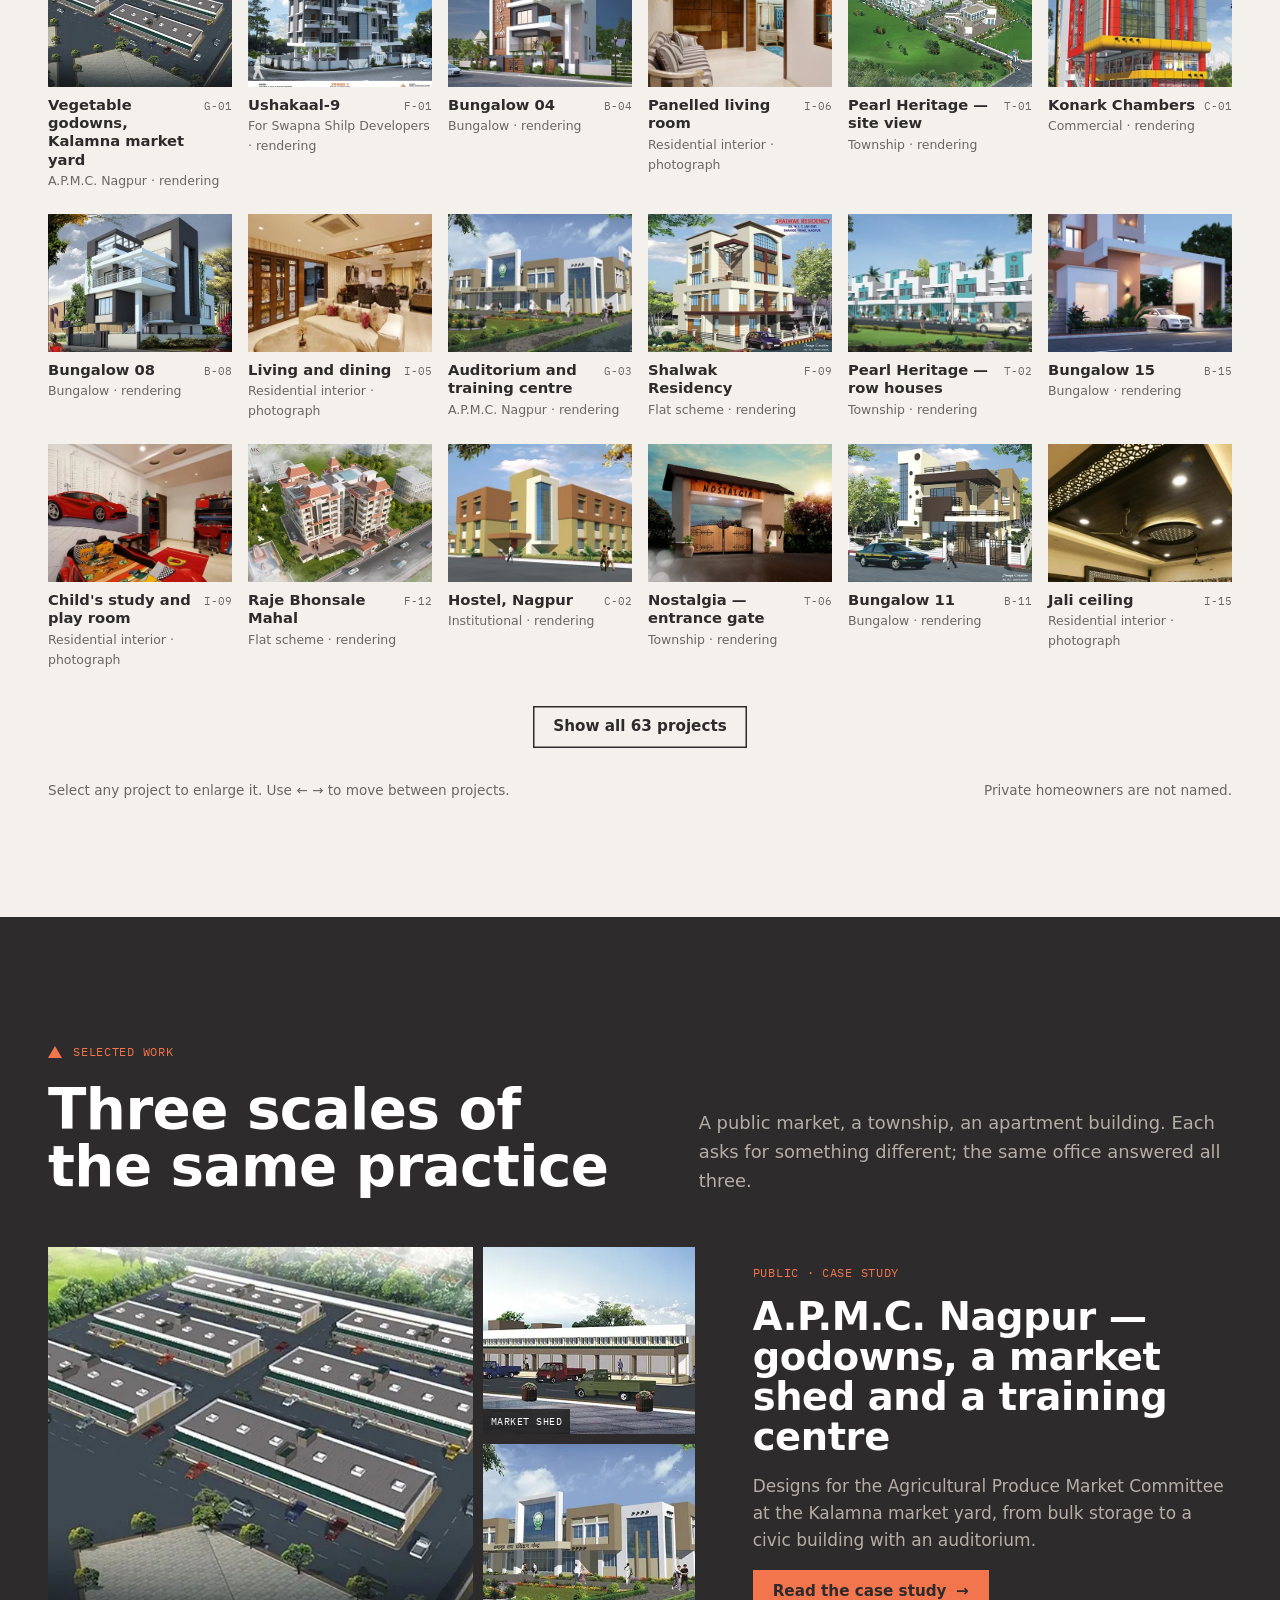
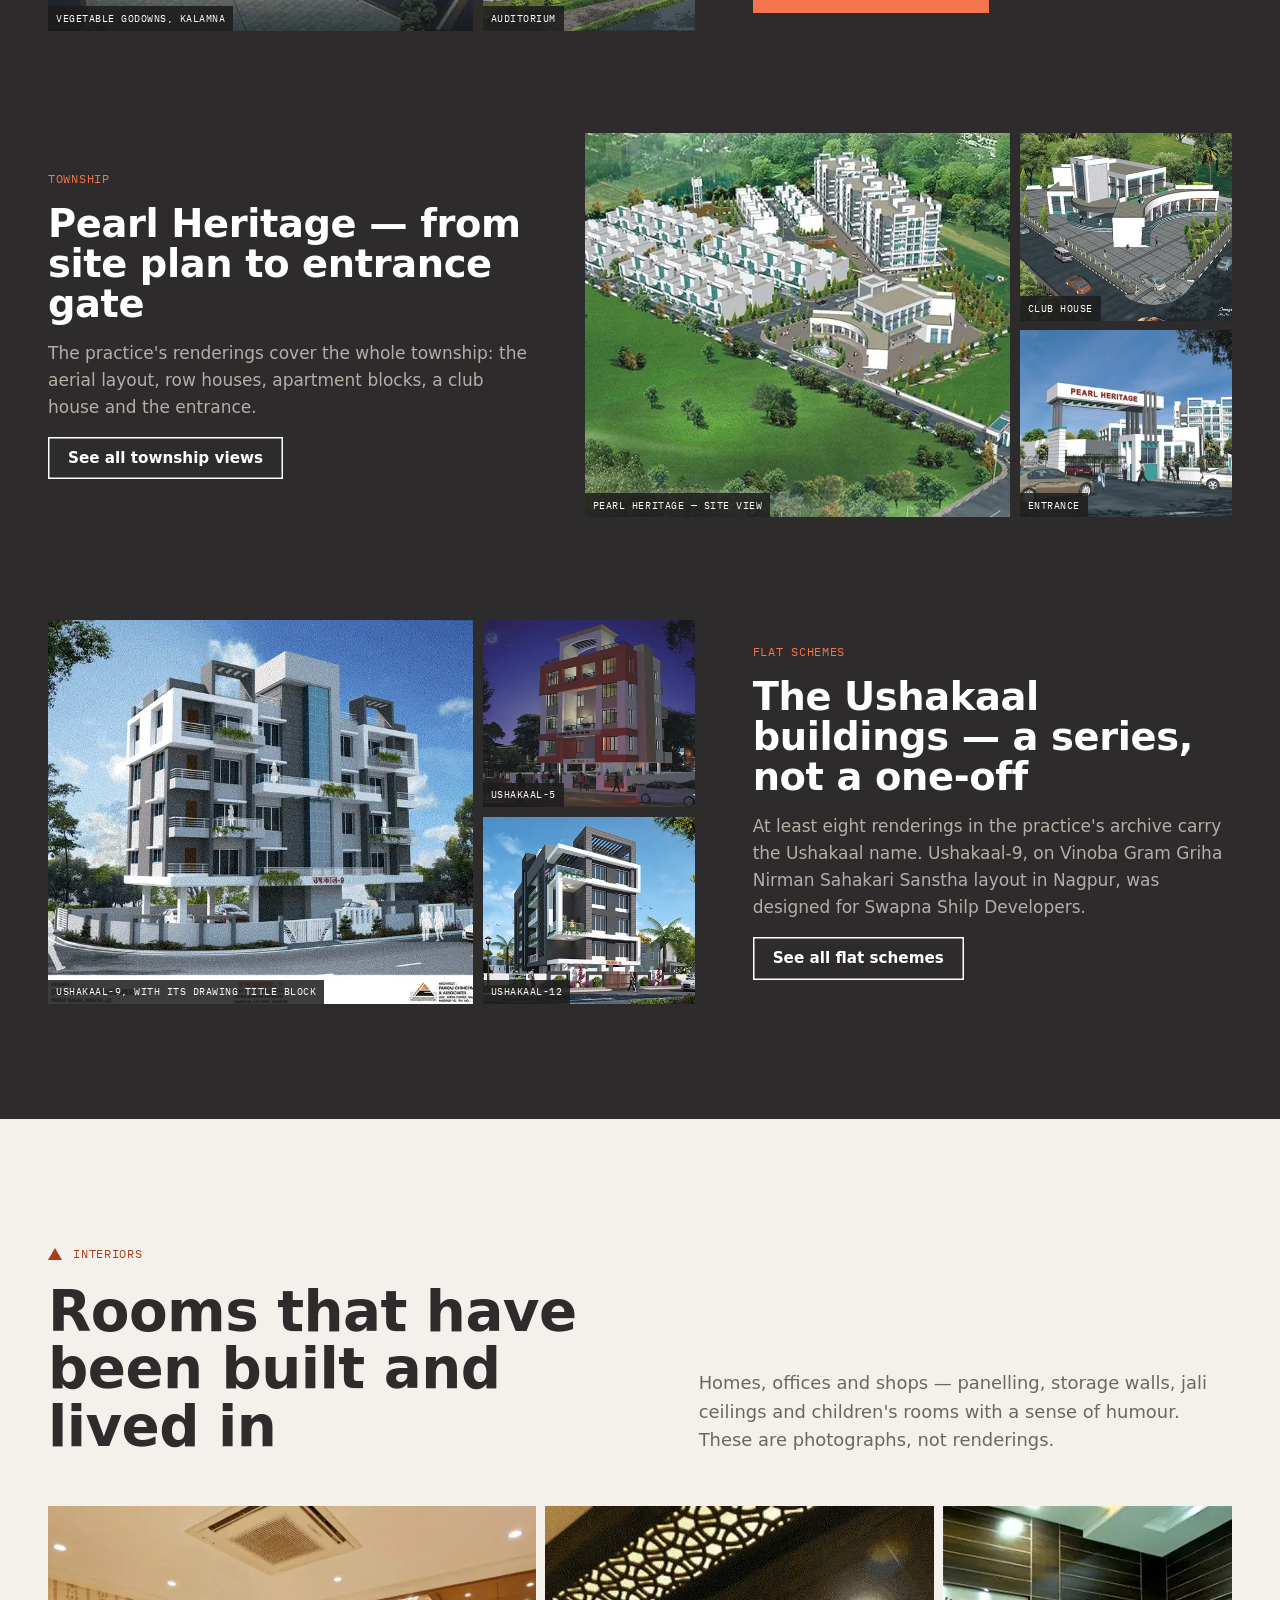
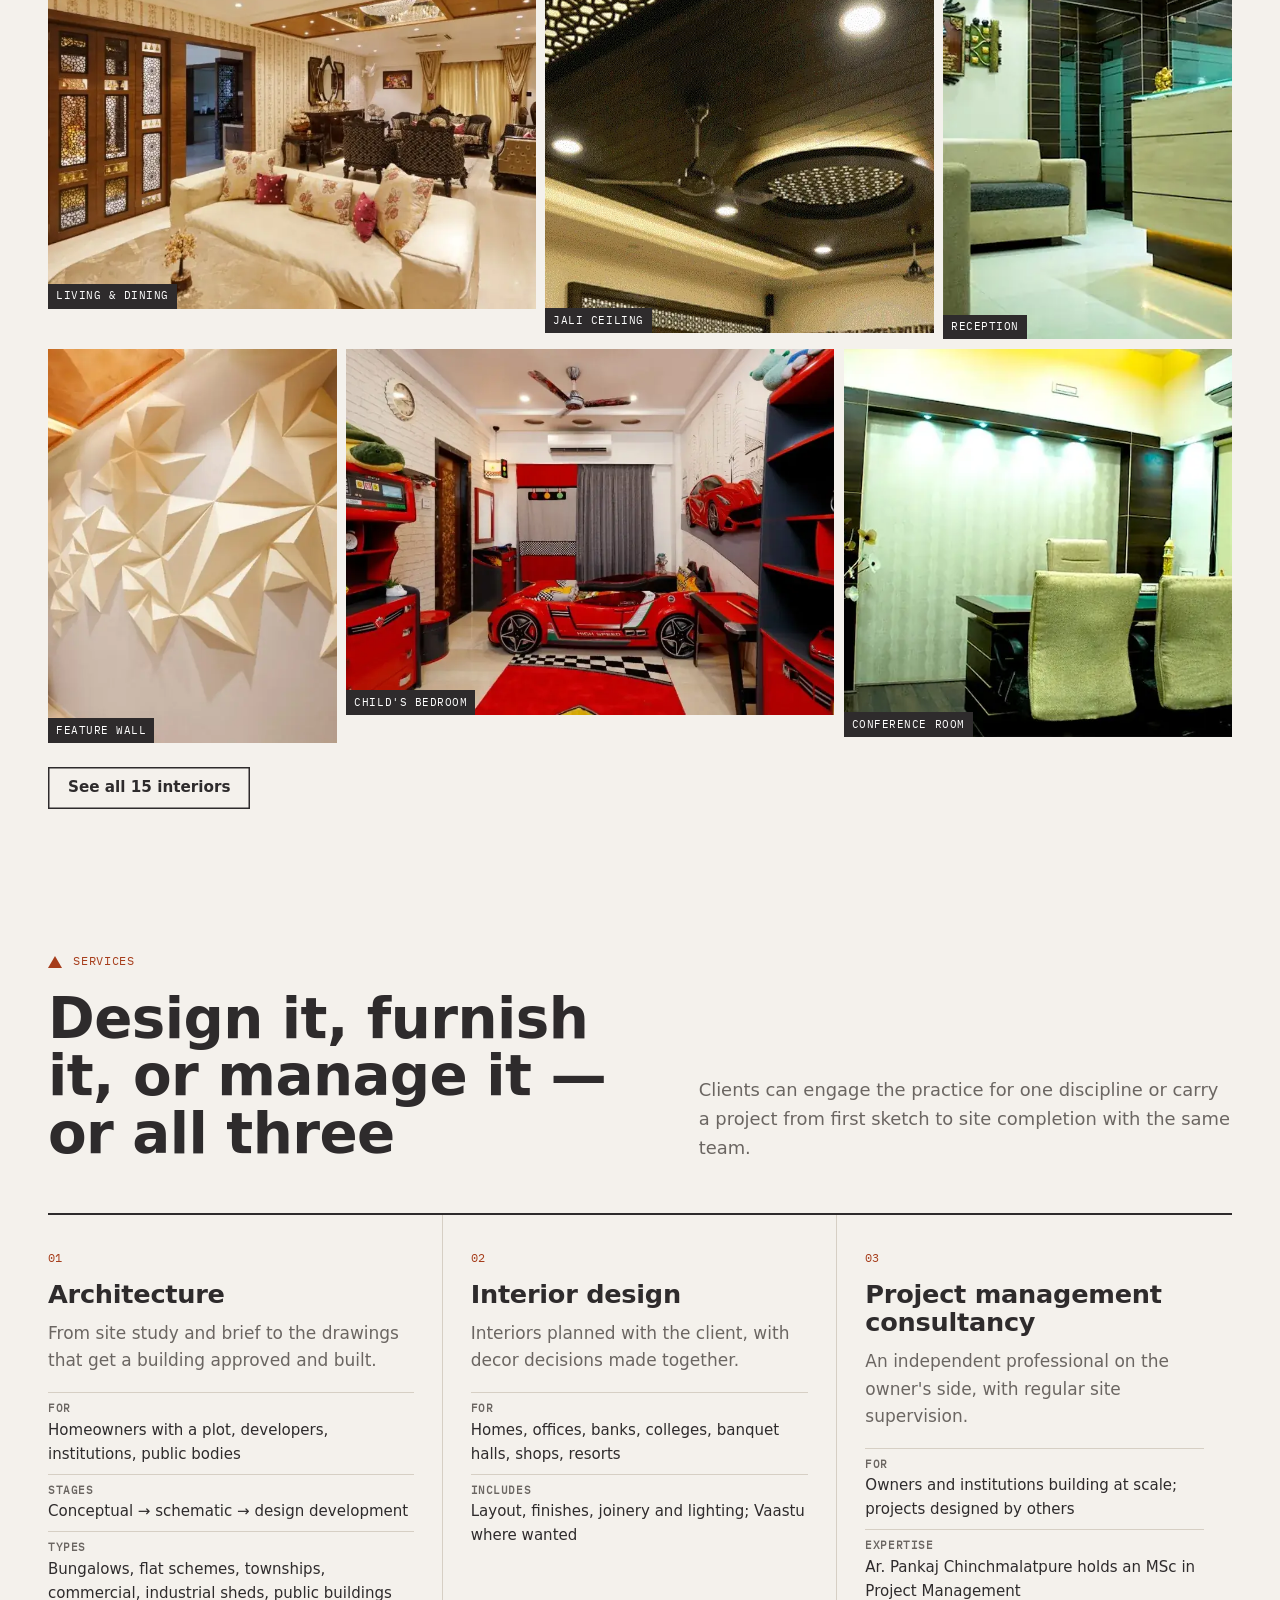
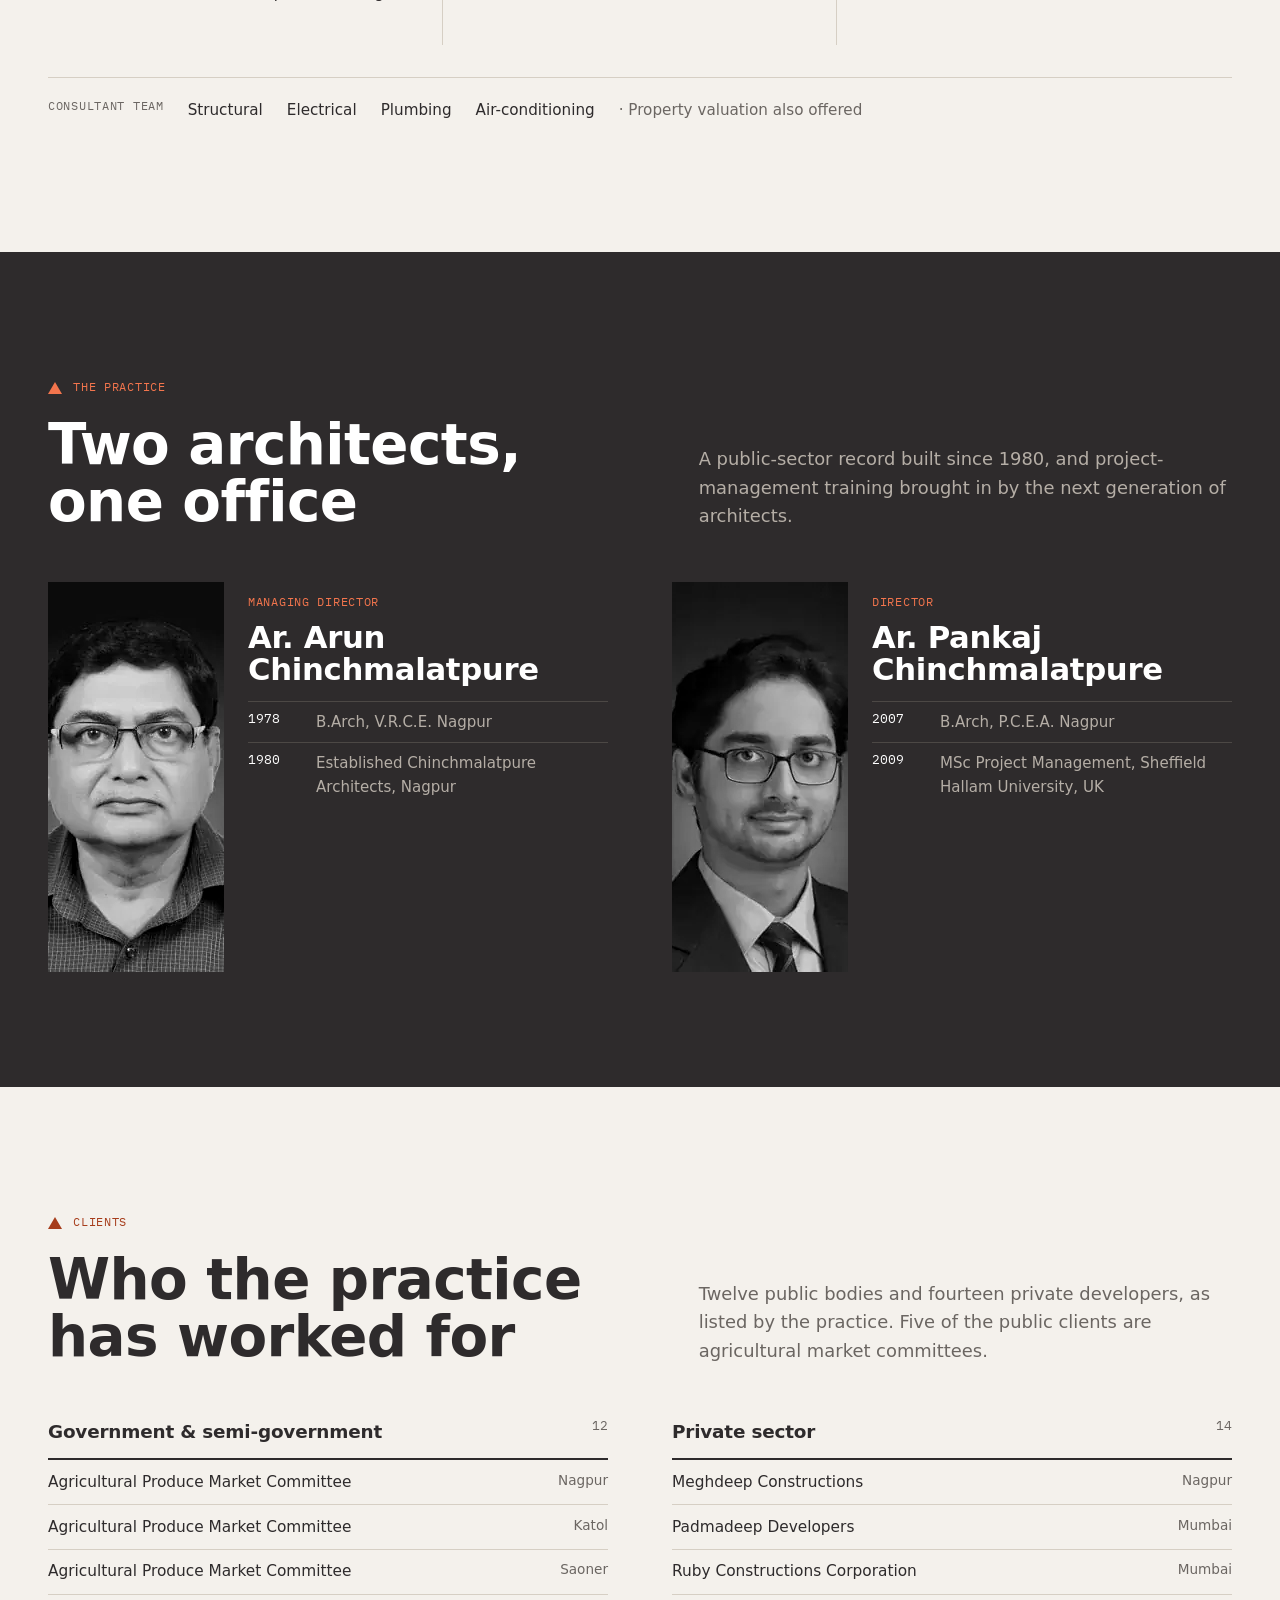
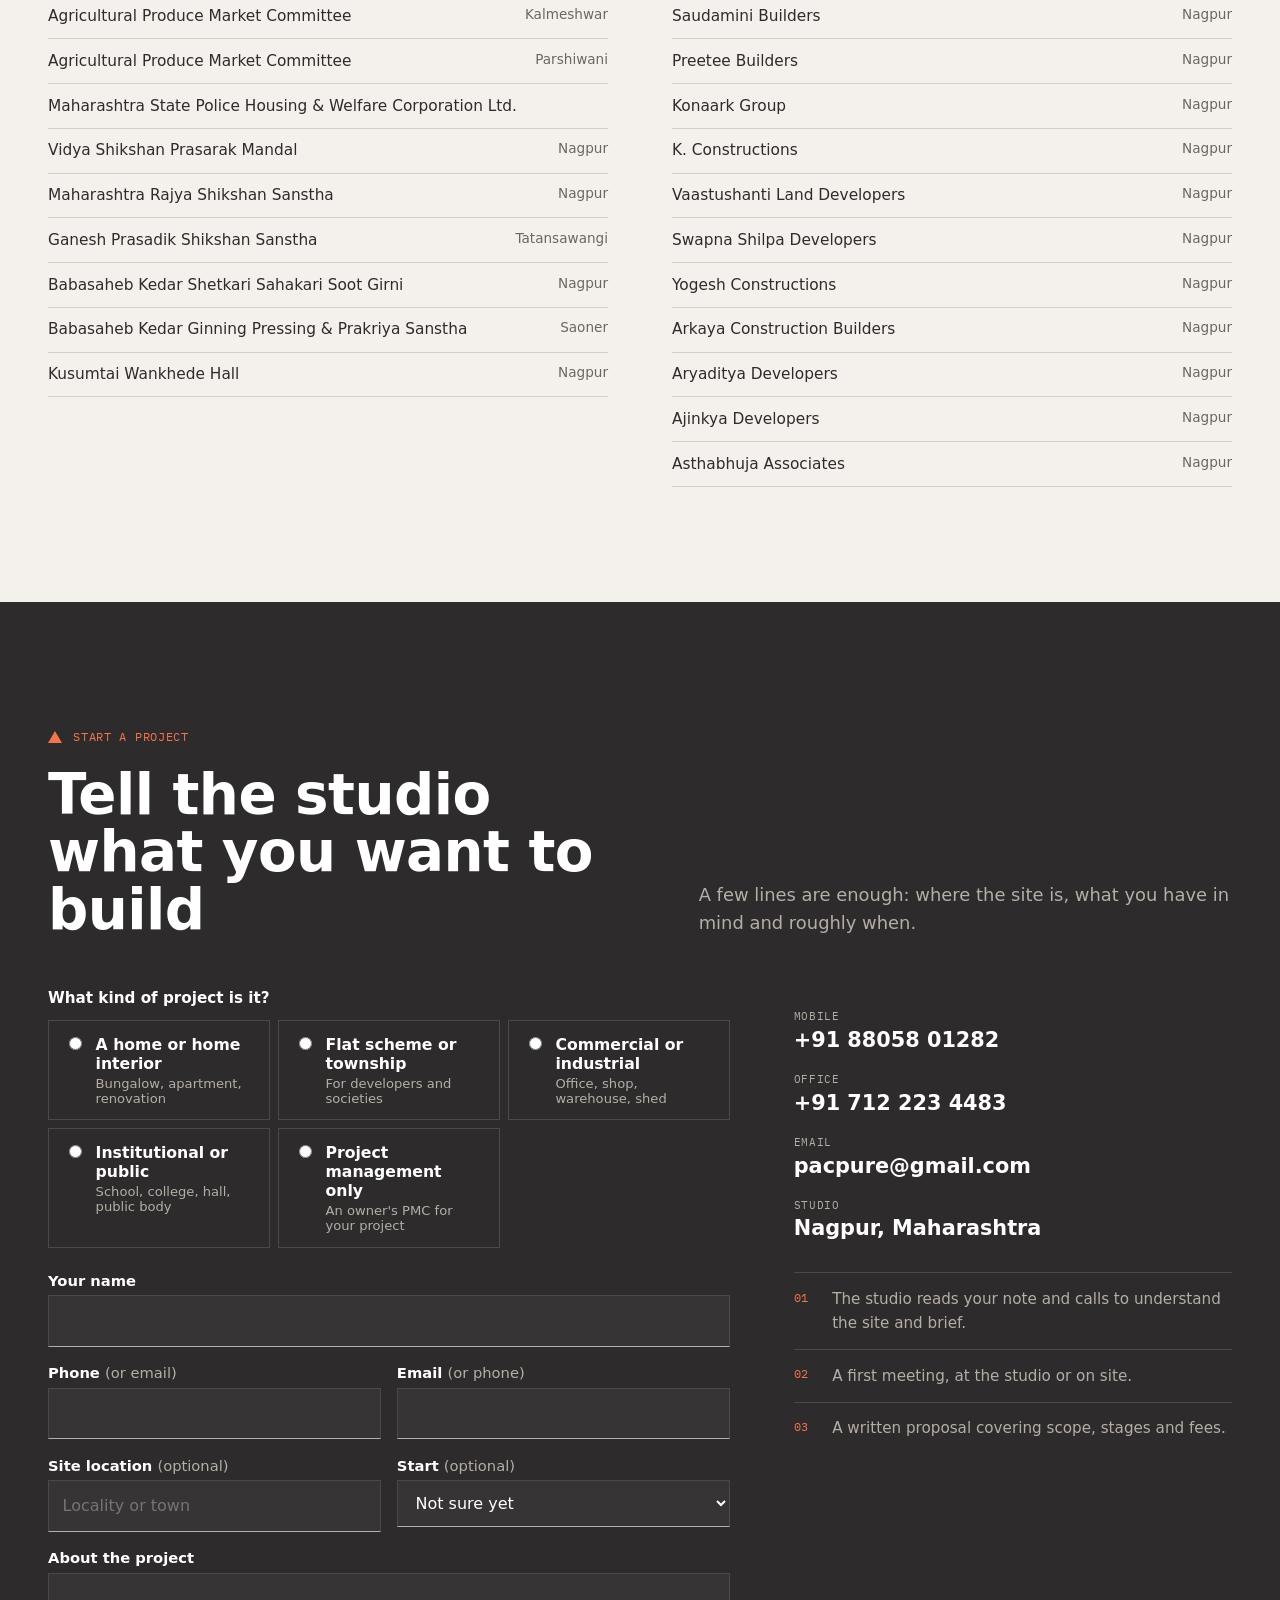
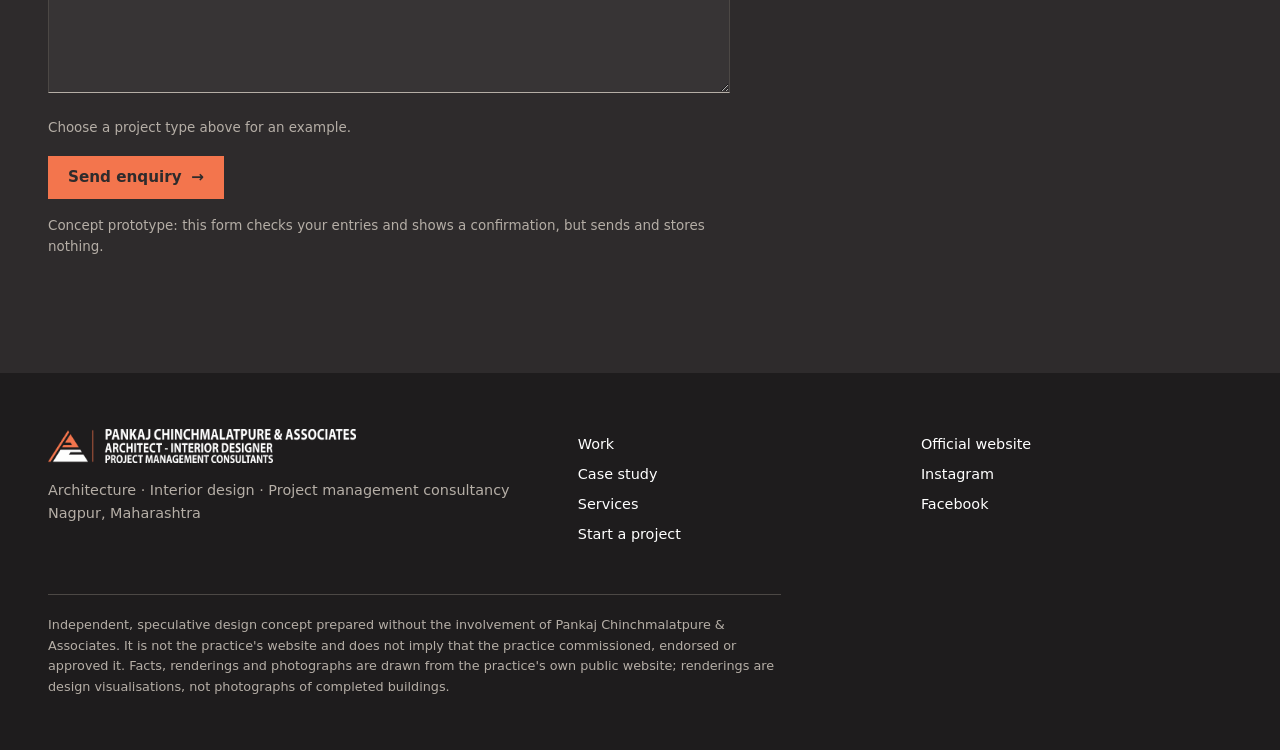
==== commit 4e51d89c: "v2: archive-led redesign with the practice's own imagery and brand colours Co-Authored-By: Claude Op" ====
--- a/index.html
+++ b/index.html
@@ -3,243 +3,327 @@
 <head>
 <meta charset="utf-8">
 <meta name="viewport" content="width=device-width, initial-scale=1">
-<title>Pankaj Chinchmalatpure &amp; Associates — Architecture, interiors and PMC, Nagpur (independent concept)</title>
-<meta name="description" content="An independent, unofficial redesign concept for Pankaj Chinchmalatpure &amp; Associates, the Nagpur architecture, interiors and project-management practice whose work began in 1980.">
+<title>Pankaj Chinchmalatpure &amp; Associates — Architects, Nagpur (independent redesign concept)</title>
+<meta name="description" content="Independent, unofficial redesign concept for Pankaj Chinchmalatpure &amp; Associates, the Nagpur architecture, interiors and project-management practice whose work began in 1980.">
 <meta name="robots" content="noindex, nofollow">
 <meta property="og:title" content="Pankaj Chinchmalatpure &amp; Associates — redesign concept (unofficial)">
 <meta property="og:description" content="Independent concept. Not the official website of the practice.">
 <meta property="og:type" content="website">
-<meta name="theme-color" content="#F2EEE6">
+<meta property="og:image" content="assets/img/apmc-auditorium.webp">
+<meta name="theme-color" content="#2E2B2C">
 <link rel="icon" href="assets/favicon.svg" type="image/svg+xml">
-<link rel="preload" href="fonts/newsreader-latin-400-normal.woff2" as="font" type="font/woff2" crossorigin>
+<link rel="preload" href="fonts/archivo-latin-wdth-normal.woff2" as="font" type="font/woff2" crossorigin>
 <link rel="stylesheet" href="css/site.css">
+<script>document.documentElement.classList.add("js")</script>
 </head>
 <body>
 <a class="skip" href="#main">Skip to content</a>
-<p class="concept-bar">Independent design concept by an outside studio — not the official website of Pankaj Chinchmalatpure &amp; Associates, and not commissioned or approved by the practice.</p>
-
-<header class="site-head">
+<aside class="concept-bar" aria-label="Concept notice"><p style="margin:0">Independent design concept — not the official website of Pankaj Chinchmalatpure &amp; Associates, and not commissioned or approved by the practice.</p></aside>
+
+<header class="site-head dark">
   <div class="wrap">
-    <a class="mark" href="index.html" aria-label="Pankaj Chinchmalatpure &amp; Associates, home">
-      <b>Pankaj Chinchmalatpure &amp; Associates</b>
-      <span>Architects · Nagpur · Practice since 1980</span>
+    <a class="brand" href="index.html" aria-label="Pankaj Chinchmalatpure &amp; Associates — home">
+      <img class="on-dark" src="assets/img/logo-a.png" alt="Pankaj Chinchmalatpure &amp; Associates" width="816" height="90">
     </a>
     <button class="menu-toggle" aria-expanded="false" aria-controls="site-nav">Menu</button>
     <nav id="site-nav" class="nav" aria-label="Primary">
       <ul>
-        <li><a href="#work">Work</a></li>
+        <li><a href="#archive">Work</a></li>
+        <li><a href="case-study-apmc.html">Case study</a></li>
         <li><a href="#services">Services</a></li>
         <li><a href="#practice">Practice</a></li>
-        <li><a href="case-study-apmc.html">Case study</a></li>
-        <li><a class="btn" href="#enquire">Discuss a project</a></li>
+        <li><a href="#clients">Clients</a></li>
+        <li><a class="btn" href="#enquire">Start a project <span class="arr" aria-hidden="true">→</span></a></li>
       </ul>
     </nav>
   </div>
 </header>
 
 <main id="main">
-  <section class="opening" aria-labelledby="h-open">
-    <div class="wrap">
-      <p class="mono sheet-no">Sheet 00 · Cover</p>
-      <h1 id="h-open">Market yards, schools, police housing, homes. <em>Four decades</em> of building for Vidarbha.</h1>
-      <p class="lede">An architecture, interior design and project-management practice in Nagpur. The work began in 1980 as Chinchmalatpure Architects under Ar.&nbsp;Arun Chinchmalatpure. Today it is led by two architects: the founder and Ar.&nbsp;Pankaj Chinchmalatpure.</p>
-      <div class="actions">
-        <a class="btn" href="#work">See the work by building type</a>
-        <a class="btn ghost" href="#enquire">Discuss a project</a>
-      </div>
-      <dl class="titleblock">
-        <div><dt class="mono">Practice since</dt><dd>1980<small>Founded as Chinchmalatpure Architects</small></dd></div>
-        <div><dt class="mono">Disciplines</dt><dd>Architecture · Interiors · PMC<small>Project management consultancy</small></dd></div>
-        <div><dt class="mono">Public-sector clients listed</dt><dd>12<small>Including five agricultural market committees</small></dd></div>
-        <div><dt class="mono">Based in</dt><dd>Nagpur, Maharashtra<small>Projects in Nagpur district and beyond</small></dd></div>
-      </dl>
-    </div>
-  </section>
-
-  <section class="sheet" id="work" aria-labelledby="h-work">
-    <div class="wrap">
-      <div class="sheet-head">
-        <p class="mono sheet-no">Sheet 01 · Work</p>
-        <h2 id="h-work">An index of what the practice builds</h2>
-        <p>Grouped by building type, with the clients the practice itself lists. Choose the kind of project closest to yours.</p>
-      </div>
-
-      <div class="filters" role="group" aria-label="Filter by type of client">
-        <button type="button" data-filter="all" aria-pressed="true">All</button>
-        <button type="button" data-filter="institutional">Public &amp; institutional</button>
-        <button type="button" data-filter="development">Developers &amp; housing</button>
-        <button type="button" data-filter="commercial">Commercial &amp; industrial</button>
-        <button type="button" data-filter="home">Homes &amp; interiors</button>
-      </div>
-      <p id="filter-status" class="visually-hidden" aria-live="polite"></p>
-
-      <ol class="index">
-        <li data-for="institutional">
-          <span class="mono code">A-01</span>
-          <h3>Agricultural market yards</h3>
-          <p class="clients">Agricultural Produce Market Committees of Nagpur, Katol, Saoner, Kalmeshwar and Parshiwani</p>
-          <p class="scope">Warehouse godowns, shop-cum-godowns, road works · <a href="case-study-apmc.html">Read the case study</a></p>
-        </li>
-        <li data-for="institutional">
-          <span class="mono code">A-02</span>
-          <h3>Schools and colleges</h3>
-          <p class="clients">Vidya Shikshan Prasarak Mandal, Nagpur · Maharashtra Rajya Shikshan Sanstha, Nagpur · Ganesh Prasadik Shikshan Sanstha, Tatansawangi</p>
-          <p class="scope">School and college buildings; college interiors</p>
-        </li>
-        <li data-for="institutional development">
-          <span class="mono code">A-03</span>
-          <h3>Police housing</h3>
-          <p class="clients">Maharashtra State Police Housing &amp; Welfare Corporation Ltd.</p>
-          <p class="scope">Housing for a state corporation</p>
-        </li>
-        <li data-for="commercial">
-          <span class="mono code">A-04</span>
-          <h3>Cooperative processing and industry</h3>
-          <p class="clients">Babasaheb Kedar Shetkari Sahakari Soot Girni, Nagpur · Babasaheb Kedar Ginning Pressing &amp; Prakriya Sanstha, Saoner</p>
-          <p class="scope">Ginning and pressing facilities; industrial sheds</p>
-        </li>
-        <li data-for="institutional">
-          <span class="mono code">A-05</span>
-          <h3>Civic, community and worship</h3>
-          <p class="clients">Kusumtai Wankhede Hall, Nagpur · municipal town halls and libraries</p>
-          <p class="scope">Town halls, libraries, community halls, temples</p>
-        </li>
-        <li data-for="development">
-          <span class="mono code">A-06</span>
-          <h3>Flat schemes and townships</h3>
-          <p class="clients">Fourteen private developers in Nagpur and Mumbai, including Meghdeep Constructions, Konaark Group, Padmadeep Developers and Ruby Constructions Corporation</p>
-          <p class="scope">Apartment buildings, township layouts</p>
-        </li>
-        <li data-for="home">
-          <span class="mono code">A-07</span>
-          <h3>Bungalows</h3>
-          <p class="clients">Private homeowners</p>
-          <p class="scope">Architecture and interiors, with Vaastu planning where the client asks for it</p>
-        </li>
-        <li data-for="commercial">
-          <span class="mono code">I-01</span>
-          <h3>Workplaces, banks and retail</h3>
-          <p class="clients">Private and institutional clients</p>
-          <p class="scope">Office, bank, retail and banquet-hall interiors</p>
-        </li>
-        <li data-for="commercial home">
-          <span class="mono code">A/I-08</span>
-          <h3>Resorts</h3>
-          <p class="clients">Private clients</p>
-          <p class="scope">Architecture and interiors</p>
-        </li>
-      </ol>
-      <p class="index-note">Codes: A — architecture, I — interiors. Client names are as listed by the practice. Individual projects, years and photographs for each type will be added as the archive is catalogued.</p>
-    </div>
-  </section>
-
-  <section class="sheet" aria-labelledby="h-feature">
-    <div class="wrap feature">
-      <figure class="plate" style="--ratio:16/10">
-        <img src="assets/projects/apmc-nagpur-top.jpg" alt="Aerial view of the A.P.M.C. Nagpur market yard from the practice archive" width="1600" height="1000" loading="lazy" decoding="async">
-        <figcaption class="cap">A.P.M.C. Nagpur — archive image <span class="pending">· photograph to be supplied by the practice</span></figcaption>
-      </figure>
-      <div>
-        <p class="mono sheet-no">Sheet 02 · Case study</p>
-        <h3 id="h-feature">Five market committees, one building type: the agricultural market yard</h3>
-        <ul>
-          <li>Godowns, shop-cum-godowns and internal roads</li>
-          <li>Nagpur, Katol, Saoner, Kalmeshwar, Parshiwani</li>
-          <li>Public clients with public accountability</li>
-        </ul>
-        <a class="btn ghost" href="case-study-apmc.html">Open the case study</a>
-      </div>
-    </div>
-  </section>
-
-  <section class="sheet" id="services" aria-labelledby="h-services">
-    <div class="wrap">
-      <div class="sheet-head">
-        <p class="mono sheet-no">Sheet 03 · Services</p>
-        <h2 id="h-services">Three ways to engage the practice</h2>
-        <p>Each can be taken alone or together. Many clients commission the design and then keep the practice on to manage construction.</p>
-      </div>
-      <div class="disciplines">
-        <article class="disc">
-          <span class="letter" aria-hidden="true">A</span>
+  <section class="hero dark-zone" aria-labelledby="h-hero">
+    <div class="wrap">
+      <div class="hero-grid">
+        <div>
+          <p class="kicker mono">Architects · Interior designers · Project management · Nagpur</p>
+          <h1 id="h-hero">Market yards. Flat schemes. Family homes. <span class="c">Designed in Nagpur since 1980.</span></h1>
+          <p class="lede">The practice Ar.&nbsp;Arun Chinchmalatpure began in 1980 now works with Ar.&nbsp;Pankaj Chinchmalatpure across architecture, interiors and project management — for public bodies, developers and families.</p>
+          <div class="actions">
+            <a class="btn" href="#archive">Browse 63 projects <span class="arr" aria-hidden="true">→</span></a>
+            <a class="btn line" href="case-study-apmc.html">Read the APMC case study</a>
+          </div>
+        </div>
+        <div class="hero-stack">
+          <figure><img src="assets/img/apmc-auditorium.webp" alt="Rendering of the A.P.M.C. Nagpur auditorium and training centre: a pale, multi-volume civic building behind a landscaped forecourt" width="827" height="500" fetchpriority="high"><figcaption>Public · APMC Nagpur</figcaption></figure>
+          <figure><img src="assets/img/ushakaal-09.webp" alt="Rendering of Ushakaal-9, a four-storey apartment building with grey and white balconies on a corner plot" width="695" height="561"><figcaption>Flat scheme</figcaption></figure>
+          <figure><img src="assets/img/int-living-04.webp" alt="Photograph of a living room with a timber-panelled wall, striped sofa and glazed display niche" width="1024" height="716"><figcaption>Interior</figcaption></figure>
+          <figure><img src="assets/img/pearl-heritage-row-houses.webp" alt="Rendering of the row houses at the Pearl Heritage township" width="861" height="501"><figcaption>Township · Pearl Heritage</figcaption></figure>
+        </div>
+      </div>
+      <nav class="ledger" aria-label="Jump to work by type">
+        <a href="#archive" data-jump="bungalow"><b>15</b><span>Bungalows</span></a>
+        <a href="#archive" data-jump="flats"><b>17</b><span>Flat schemes</span></a>
+        <a href="#archive" data-jump="township"><b>10</b><span>Township views</span></a>
+        <a href="#archive" data-jump="commercial"><b>3</b><span>Commercial &amp; institutional</span></a>
+        <a href="#archive" data-jump="public"><b>3</b><span>Public buildings</span></a>
+        <a href="#archive" data-jump="interior"><b>15</b><span>Interiors</span></a>
+      </nav>
+      <p class="ledger-note">Counts are of the designs the practice has published online, not of its total output since 1980.</p>
+    </div>
+  </section>
+
+  <section class="sec" id="archive" aria-labelledby="h-archive">
+    <div class="wrap">
+      <div class="sec-head">
+        <div>
+          <p class="kicker mono">The archive</p>
+          <h2 class="h-sec" id="h-archive">Every building type, in one place</h2>
+        </div>
+        <p class="lede">Choose a type to see the practice's work for clients like you. Building designs are shown as the practice's renderings; interiors are photographs of completed rooms.</p>
+      </div>
+      <div class="tabs" role="tablist" aria-label="Filter the archive by type">
+        <button role="tab" aria-selected="true" aria-controls="archive-panel" data-filter="all">All<sup>63</sup></button>
+        <button role="tab" aria-selected="false" aria-controls="archive-panel" data-filter="bungalow">Bungalows<sup>15</sup></button>
+        <button role="tab" aria-selected="false" aria-controls="archive-panel" data-filter="flats">Flat schemes<sup>17</sup></button>
+        <button role="tab" aria-selected="false" aria-controls="archive-panel" data-filter="township">Townships<sup>10</sup></button>
+        <button role="tab" aria-selected="false" aria-controls="archive-panel" data-filter="commercial">Commercial<sup>3</sup></button>
+        <button role="tab" aria-selected="false" aria-controls="archive-panel" data-filter="public">Public<sup>3</sup></button>
+        <button role="tab" aria-selected="false" aria-controls="archive-panel" data-filter="interior">Interiors<sup>15</sup></button>
+      </div>
+      <p id="archive-status" class="vh" aria-live="polite"></p>
+      <div role="tabpanel" id="archive-panel" aria-label="Projects"><ul class="archive" id="archive-grid"></ul></div>
+      <div class="more"><button class="btn line" type="button" id="archive-more" hidden>Show all 63 projects</button></div>
+      <noscript><p>The project archive needs JavaScript. The case study is available without it: <a href="case-study-apmc.html">APMC Nagpur</a>.</p></noscript>
+      <div class="archive-foot">
+        <span>Select any project to enlarge it. Use ← → to move between projects.</span>
+        <span>Private homeowners are not named.</span>
+      </div>
+    </div>
+  </section>
+
+  <section class="sec dark-zone" aria-labelledby="h-selected">
+    <div class="wrap">
+      <div class="sec-head">
+        <div>
+          <p class="kicker mono">Selected work</p>
+          <h2 class="h-sec" id="h-selected">Three scales of the same practice</h2>
+        </div>
+        <p class="lede">A public market, a township, an apartment building. Each asks for something different; the same office answered all three.</p>
+      </div>
+
+      <article class="feature rv">
+        <div class="f-media">
+          <figure><img src="assets/img/apmc-godowns.webp" alt="Aerial rendering of six long vegetable godown blocks arranged around internal roads at Kalamna market yard" width="886" height="501" loading="lazy"><figcaption>Vegetable godowns, Kalamna</figcaption></figure>
+          <figure><img src="assets/img/apmc-market-shed.webp" alt="Rendering of a long open market shed with trucks unloading" width="945" height="359" loading="lazy"><figcaption>Market shed</figcaption></figure>
+          <figure><img src="assets/img/apmc-auditorium-sm.webp" alt="Rendering of the APMC auditorium and training centre" width="480" height="290" loading="lazy"><figcaption>Auditorium</figcaption></figure>
+        </div>
+        <div class="f-body">
+          <p class="mono muted" style="color:var(--coral)">Public · Case study</p>
+          <h3>A.P.M.C. Nagpur — godowns, a market shed and a training centre</h3>
+          <p>Designs for the Agricultural Produce Market Committee at the Kalamna market yard, from bulk storage to a civic building with an auditorium.</p>
+          <a class="btn" href="case-study-apmc.html">Read the case study <span class="arr" aria-hidden="true">→</span></a>
+        </div>
+      </article>
+
+      <article class="feature flip rv">
+        <div class="f-media">
+          <figure><img src="assets/img/pearl-heritage-top.webp" alt="Aerial rendering of the Pearl Heritage township with row houses, apartments and landscaped streets" width="887" height="500" loading="lazy"><figcaption>Pearl Heritage — site view</figcaption></figure>
+          <figure><img src="assets/img/pearl-heritage-club-house-sm.webp" alt="Rendering of the Pearl Heritage club house" width="480" height="351" loading="lazy"><figcaption>Club house</figcaption></figure>
+          <figure><img src="assets/img/pearl-heritage-entrance-sm.webp" alt="Rendering of the Pearl Heritage entrance gate" width="480" height="279" loading="lazy"><figcaption>Entrance</figcaption></figure>
+        </div>
+        <div class="f-body">
+          <p class="mono" style="color:var(--coral)">Township</p>
+          <h3>Pearl Heritage — from site plan to entrance gate</h3>
+          <p>The practice's renderings cover the whole township: the aerial layout, row houses, apartment blocks, a club house and the entrance.</p>
+          <button class="btn line" type="button" data-jump="township">See all township views</button>
+        </div>
+      </article>
+
+      <article class="feature rv">
+        <div class="f-media">
+          <figure><img src="assets/img/ushakaal-09.webp" alt="Rendering of Ushakaal-9 with its drawing title block naming Swapna Shilp Developers" width="695" height="561" loading="lazy"><figcaption>Ushakaal-9, with its drawing title block</figcaption></figure>
+          <figure><img src="assets/img/ushakaal-05-sm.webp" alt="Rendering of Ushakaal-5 apartment building" width="480" height="373" loading="lazy"><figcaption>Ushakaal-5</figcaption></figure>
+          <figure><img src="assets/img/ushakaal-12-sm.webp" alt="Rendering of Ushakaal-12 apartment building" width="480" height="361" loading="lazy"><figcaption>Ushakaal-12</figcaption></figure>
+        </div>
+        <div class="f-body">
+          <p class="mono" style="color:var(--coral)">Flat schemes</p>
+          <h3>The Ushakaal buildings — a series, not a one-off</h3>
+          <p>At least eight renderings in the practice's archive carry the Ushakaal name. Ushakaal-9, on Vinoba Gram Griha Nirman Sahakari Sanstha layout in Nagpur, was designed for Swapna Shilp Developers.</p>
+          <button class="btn line" type="button" data-jump="flats">See all flat schemes</button>
+        </div>
+      </article>
+    </div>
+  </section>
+
+  <section class="sec" aria-labelledby="h-int">
+    <div class="wrap">
+      <div class="sec-head">
+        <div>
+          <p class="kicker mono">Interiors</p>
+          <h2 class="h-sec" id="h-int">Rooms that have been built and lived in</h2>
+        </div>
+        <p class="lede">Homes, offices and shops — panelling, storage walls, jali ceilings and children's rooms with a sense of humour. These are photographs, not renderings.</p>
+      </div>
+      <div class="int-grid">
+        <figure class="rv"><img src="assets/img/int-living-03.webp" alt="Living and dining room with a timber coffered ceiling and glazed display cabinets" width="1024" height="682" loading="lazy"><figcaption>Living &amp; dining</figcaption></figure>
+        <figure class="rv"><img src="assets/img/int-ceiling-01.webp" alt="Dark timber ceiling with a backlit geometric jali border and circular jali light" width="800" height="600" loading="lazy"><figcaption>Jali ceiling</figcaption></figure>
+        <figure class="rv"><img src="assets/img/int-office-02.webp" alt="Office reception with dark timber wall panels and a pale counter" width="333" height="501" loading="lazy"><figcaption>Reception</figcaption></figure>
+        <figure class="rv"><img src="assets/img/int-wall-01.webp" alt="Sculpted white faceted feature wall with concealed lighting" width="1024" height="670" loading="lazy"><figcaption>Feature wall</figcaption></figure>
+        <figure class="rv"><img src="assets/img/int-kids-01.webp" alt="Child's bedroom with a red racing-car bed and matching shelving" width="1024" height="647" loading="lazy"><figcaption>Child's bedroom</figcaption></figure>
+        <figure class="rv"><img src="assets/img/int-office-01.webp" alt="Conference room with a long table, upholstered chairs and timber wall panels" width="748" height="500" loading="lazy"><figcaption>Conference room</figcaption></figure>
+      </div>
+      <p style="margin-top:1.5rem"><button class="btn line" type="button" data-jump="interior">See all 15 interiors</button></p>
+    </div>
+  </section>
+
+  <section class="sec" id="services" aria-labelledby="h-svc" style="padding-top:0">
+    <div class="wrap">
+      <div class="sec-head">
+        <div>
+          <p class="kicker mono">Services</p>
+          <h2 class="h-sec" id="h-svc">Design it, furnish it, or manage it — or all three</h2>
+        </div>
+        <p class="lede">Clients can engage the practice for one discipline or carry a project from first sketch to site completion with the same team.</p>
+      </div>
+      <div class="svc">
+        <article>
+          <span class="n">01</span>
           <h3>Architecture</h3>
-          <p>Design from site study and brief to drawings for approval and construction.</p>
-          <dl>
-            <dt class="mono">Suits</dt><dd>Homeowners with a plot, developers, institutions, public bodies</dd>
-            <dt class="mono">Stages</dt><dd>Concept → scheme → design development → construction drawings</dd>
-          </dl>
+          <p>From site study and brief to the drawings that get a building approved and built.</p>
+          <ul>
+            <li><b>For</b>Homeowners with a plot, developers, institutions, public bodies</li>
+            <li><b>Stages</b>Conceptual → schematic → design development</li>
+            <li><b>Types</b>Bungalows, flat schemes, townships, commercial, industrial sheds, public buildings</li>
+          </ul>
         </article>
-        <article class="disc">
-          <span class="letter" aria-hidden="true">I</span>
+        <article>
+          <span class="n">02</span>
           <h3>Interior design</h3>
-          <p>Interiors for homes and for working buildings, planned with the client room by room.</p>
-          <dl>
-            <dt class="mono">Suits</dt><dd>Bungalows, offices, banks, colleges, banquet halls, retail, resorts</dd>
-            <dt class="mono">Includes</dt><dd>Layouts, finishes and decor decisions made with the client; Vaastu where wanted</dd>
-          </dl>
+          <p>Interiors planned with the client, with decor decisions made together.</p>
+          <ul>
+            <li><b>For</b>Homes, offices, banks, colleges, banquet halls, shops, resorts</li>
+            <li><b>Includes</b>Layout, finishes, joinery and lighting; Vaastu where wanted</li>
+          </ul>
         </article>
-        <article class="disc">
-          <span class="letter" aria-hidden="true">P</span>
+        <article>
+          <span class="n">03</span>
           <h3>Project management consultancy</h3>
-          <p>An independent professional on the owner's side: scope, schedule, quality and regular site supervision.</p>
-          <dl>
-            <dt class="mono">Suits</dt><dd>Owners building at scale, institutions, projects designed by others</dd>
-            <dt class="mono">Led by</dt><dd>Ar. Pankaj Chinchmalatpure, MSc Project Management</dd>
-          </dl>
+          <p>An independent professional on the owner's side, with regular site supervision.</p>
+          <ul>
+            <li><b>For</b>Owners and institutions building at scale; projects designed by others</li>
+            <li><b>Expertise</b>Ar. Pankaj Chinchmalatpure holds an MSc in Project Management</li>
+          </ul>
         </article>
       </div>
-      <p class="consultants"><span class="mono">Consultant team</span> — the practice works with structural, electrical, plumbing and air-conditioning consultants, and also offers property valuation.</p>
-    </div>
-  </section>
-
-  <section class="sheet" id="practice" aria-labelledby="h-practice">
-    <div class="wrap">
-      <div class="sheet-head">
-        <p class="mono sheet-no">Sheet 04 · Practice</p>
-        <h2 id="h-practice">Two architects, two generations, one office</h2>
-        <p>The practice's long public-sector record comes from its founder; its project-management service comes from the training of the next generation.</p>
-      </div>
-      <div class="lineage">
-        <div class="person">
-          <p class="mono sheet-no">Managing Director</p>
-          <h3>Ar. Arun Chinchmalatpure</h3>
-          <p class="role">Founded the practice in 1980</p>
-          <ol class="timeline">
-            <li><span class="yr">1978</span>B.Arch, V.R.C.E. Nagpur</li>
-            <li><span class="yr">1980</span>Establishes Chinchmalatpure Architects, Nagpur</li>
-          </ol>
-        </div>
-        <div class="person">
-          <p class="mono sheet-no">Director</p>
-          <h3>Ar. Pankaj Chinchmalatpure</h3>
-          <p class="role">Leads architecture and project management consultancy</p>
-          <ol class="timeline">
-            <li><span class="yr">2007</span>B.Arch, P.C.E.A. Nagpur</li>
-            <li><span class="yr">2009</span>MSc Project Management, Sheffield Hallam University, UK</li>
-          </ol>
-        </div>
-      </div>
-    </div>
-  </section>
-
-  <section class="sheet" id="enquire" aria-labelledby="h-enquire">
-    <div class="wrap">
-      <div class="sheet-head">
-        <p class="mono sheet-no">Sheet 05 · Enquiry</p>
-        <h2 id="h-enquire">Tell the studio about your project</h2>
-        <p>A few lines are enough. Say what the site is, what you want to build and roughly when.</p>
-      </div>
-      <div class="enquire">
+      <p class="consult"><span class="mono">Consultant team</span><b>Structural</b><b>Electrical</b><b>Plumbing</b><b>Air-conditioning</b><span>· Property valuation also offered</span></p>
+    </div>
+  </section>
+
+  <section class="sec dark-zone" id="practice" aria-labelledby="h-people">
+    <div class="wrap">
+      <div class="sec-head">
+        <div>
+          <p class="kicker mono">The practice</p>
+          <h2 class="h-sec" id="h-people">Two architects, one office</h2>
+        </div>
+        <p class="lede">A public-sector record built since 1980, and project-management training brought in by the next generation of architects.</p>
+      </div>
+      <div class="people">
+        <article class="person rv">
+          <img src="assets/img/portrait-arun.webp" alt="Portrait of Ar. Arun Chinchmalatpure" width="360" height="390" loading="lazy">
+          <div>
+            <p class="role">Managing Director</p>
+            <h3>Ar. Arun Chinchmalatpure</h3>
+            <ul class="cv">
+              <li><span>1978</span>B.Arch, V.R.C.E. Nagpur</li>
+              <li><span>1980</span>Established Chinchmalatpure Architects, Nagpur</li>
+            </ul>
+          </div>
+        </article>
+        <article class="person rv">
+          <img src="assets/img/portrait-pankaj.webp" alt="Portrait of Ar. Pankaj Chinchmalatpure" width="360" height="390" loading="lazy">
+          <div>
+            <p class="role">Director</p>
+            <h3>Ar. Pankaj Chinchmalatpure</h3>
+            <ul class="cv">
+              <li><span>2007</span>B.Arch, P.C.E.A. Nagpur</li>
+              <li><span>2009</span>MSc Project Management, Sheffield Hallam University, UK</li>
+            </ul>
+          </div>
+        </article>
+      </div>
+    </div>
+  </section>
+
+  <section class="sec" id="clients" aria-labelledby="h-clients">
+    <div class="wrap">
+      <div class="sec-head">
+        <div>
+          <p class="kicker mono">Clients</p>
+          <h2 class="h-sec" id="h-clients">Who the practice has worked for</h2>
+        </div>
+        <p class="lede">Twelve public bodies and fourteen private developers, as listed by the practice. Five of the public clients are agricultural market committees.</p>
+      </div>
+      <div class="clients">
+        <div>
+          <h3>Government &amp; semi-government <span>12</span></h3>
+          <ul>
+            <li>Agricultural Produce Market Committee <small>Nagpur</small></li>
+            <li>Agricultural Produce Market Committee <small>Katol</small></li>
+            <li>Agricultural Produce Market Committee <small>Saoner</small></li>
+            <li>Agricultural Produce Market Committee <small>Kalmeshwar</small></li>
+            <li>Agricultural Produce Market Committee <small>Parshiwani</small></li>
+            <li>Maharashtra State Police Housing &amp; Welfare Corporation Ltd.</li>
+            <li>Vidya Shikshan Prasarak Mandal <small>Nagpur</small></li>
+            <li>Maharashtra Rajya Shikshan Sanstha <small>Nagpur</small></li>
+            <li>Ganesh Prasadik Shikshan Sanstha <small>Tatansawangi</small></li>
+            <li>Babasaheb Kedar Shetkari Sahakari Soot Girni <small>Nagpur</small></li>
+            <li>Babasaheb Kedar Ginning Pressing &amp; Prakriya Sanstha <small>Saoner</small></li>
+            <li>Kusumtai Wankhede Hall <small>Nagpur</small></li>
+          </ul>
+        </div>
+        <div>
+          <h3>Private sector <span>14</span></h3>
+          <ul>
+            <li>Meghdeep Constructions <small>Nagpur</small></li>
+            <li>Padmadeep Developers <small>Mumbai</small></li>
+            <li>Ruby Constructions Corporation <small>Mumbai</small></li>
+            <li>Saudamini Builders <small>Nagpur</small></li>
+            <li>Preetee Builders <small>Nagpur</small></li>
+            <li>Konaark Group <small>Nagpur</small></li>
+            <li>K. Constructions <small>Nagpur</small></li>
+            <li>Vaastushanti Land Developers <small>Nagpur</small></li>
+            <li>Swapna Shilpa Developers <small>Nagpur</small></li>
+            <li>Yogesh Constructions <small>Nagpur</small></li>
+            <li>Arkaya Construction Builders <small>Nagpur</small></li>
+            <li>Aryaditya Developers <small>Nagpur</small></li>
+            <li>Ajinkya Developers <small>Nagpur</small></li>
+            <li>Asthabhuja Associates <small>Nagpur</small></li>
+          </ul>
+        </div>
+      </div>
+    </div>
+  </section>
+
+  <section class="sec dark-zone" id="enquire" aria-labelledby="h-enq">
+    <div class="wrap">
+      <div class="sec-head">
+        <div>
+          <p class="kicker mono">Start a project</p>
+          <h2 class="h-sec" id="h-enq">Tell the studio what you want to build</h2>
+        </div>
+        <p class="lede">A few lines are enough: where the site is, what you have in mind and roughly when.</p>
+      </div>
+      <div class="enq">
         <div>
           <form id="enquiry-form" novalidate>
             <fieldset>
               <legend>What kind of project is it?</legend>
               <div class="paths">
                 <label><input type="radio" name="path" value="home"><span>A home or home interior<small>Bungalow, apartment, renovation</small></span></label>
+                <label><input type="radio" name="path" value="development"><span>Flat scheme or township<small>For developers and societies</small></span></label>
                 <label><input type="radio" name="path" value="commercial"><span>Commercial or industrial<small>Office, shop, warehouse, shed</small></span></label>
                 <label><input type="radio" name="path" value="institutional"><span>Institutional or public<small>School, college, hall, public body</small></span></label>
-                <label><input type="radio" name="path" value="development"><span>Housing or township<small>Flat scheme, layout, group housing</small></span></label>
-                <label><input type="radio" name="path" value="pmc"><span>Project management only<small>Your project needs an owner's PMC</small></span></label>
+                <label><input type="radio" name="path" value="pmc"><span>Project management only<small>An owner's PMC for your project</small></span></label>
               </div>
               <p class="error" id="path-err" aria-live="polite"></p>
             </fieldset>
@@ -262,11 +346,11 @@
             </div>
             <div class="row2">
               <div class="field">
-                <label for="f-where">Where is the site? <span class="hint">(optional)</span></label>
+                <label for="f-where">Site location <span class="hint">(optional)</span></label>
                 <input id="f-where" name="where" placeholder="Locality or town">
               </div>
               <div class="field">
-                <label for="f-when">When do you want to start? <span class="hint">(optional)</span></label>
+                <label for="f-when">Start <span class="hint">(optional)</span></label>
                 <select id="f-when" name="when">
                   <option value="">Not sure yet</option>
                   <option>Within 3 months</option>
@@ -278,30 +362,30 @@
             <div class="field">
               <label for="f-brief">About the project</label>
               <textarea id="f-brief" name="brief" aria-describedby="brief-hint f-brief-err"></textarea>
-              <p class="hint form-note" id="brief-hint">Choose a project type above for an example.</p>
+              <p class="note" id="brief-hint">Choose a project type above for an example.</p>
               <p class="error" id="f-brief-err" aria-live="polite"></p>
             </div>
-            <button class="btn" type="submit">Send enquiry</button>
-            <p class="form-note">Concept prototype: this form checks your entries and shows a confirmation, but sends and stores nothing.</p>
+            <button class="btn" type="submit">Send enquiry <span class="arr" aria-hidden="true">→</span></button>
+            <p class="note">Concept prototype: this form checks your entries and shows a confirmation, but sends and stores nothing.</p>
           </form>
           <div class="confirm" id="enquiry-done" tabindex="-1" hidden>
-            <p class="mono sheet-no">Received in prototype only</p>
-            <h3>Thank you — your enquiry is complete.</h3><p class="mono sheet-no">Project type: <span data-path></span></p>
-            <p>In the live site this would reach the studio. In this concept nothing has been sent; to contact the practice now, use the details alongside.</p>
-            <button class="btn ghost" type="button" id="enquiry-again">Start another enquiry</button>
+            <p class="mono" style="color:var(--coral)">Prototype only — nothing was sent</p>
+            <h3>Thank you. Your enquiry is complete.</h3>
+            <p>Project type: <strong data-path></strong>. On the live site this would reach the studio. To contact the practice now, use the details alongside.</p>
+            <button class="btn line" type="button" id="enquiry-again">Start another enquiry</button>
           </div>
         </div>
         <aside class="direct" aria-labelledby="h-direct">
-          <h3 id="h-direct">Prefer to call or write?</h3>
+          <h3 id="h-direct" class="vh">Contact the studio directly</h3>
           <dl>
-            <dt class="mono">Mobile</dt><dd><a href="tel:+918805801282">+91 88058 01282</a></dd>
-            <dt class="mono">Office</dt><dd><a href="tel:+917122234483">+91 712 223 4483</a></dd>
-            <dt class="mono">Email</dt><dd><a href="mailto:pacpure@gmail.com">pacpure@gmail.com</a></dd>
-            <dt class="mono">Studio</dt><dd>Nagpur, Maharashtra</dd>
+            <dt>Mobile</dt><dd><a href="tel:+918805801282">+91 88058 01282</a></dd>
+            <dt>Office</dt><dd><a href="tel:+917122234483">+91 712 223 4483</a></dd>
+            <dt>Email</dt><dd><a href="mailto:pacpure@gmail.com">pacpure@gmail.com</a></dd>
+            <dt>Studio</dt><dd>Nagpur, Maharashtra</dd>
           </dl>
-          <ol class="next" aria-label="What happens next">
-            <li>The studio reads your note and calls back to understand the site and brief.</li>
-            <li>A first meeting at the studio or on site.</li>
+          <ol class="steps" aria-label="What happens next">
+            <li>The studio reads your note and calls to understand the site and brief.</li>
+            <li>A first meeting, at the studio or on site.</li>
             <li>A written proposal covering scope, stages and fees.</li>
           </ol>
         </aside>
@@ -310,24 +394,43 @@
   </section>
 </main>
 
-<footer class="site-foot">
+<footer class="foot">
   <div class="wrap">
     <div>
-      <p><strong>Pankaj Chinchmalatpure &amp; Associates</strong><br>Architecture · Interior design · Project management consultancy<br>Nagpur, Maharashtra</p>
+      <img src="assets/img/logo-a.png" alt="Pankaj Chinchmalatpure &amp; Associates" width="816" height="90" loading="lazy">
+      <p>Architecture · Interior design · Project management consultancy<br>Nagpur, Maharashtra</p>
     </div>
     <ul aria-label="This concept">
-      <li><a href="#work">Work</a></li>
+      <li><a href="#archive">Work</a></li>
+      <li><a href="case-study-apmc.html">Case study</a></li>
       <li><a href="#services">Services</a></li>
-      <li><a href="case-study-apmc.html">Case study</a></li>
+      <li><a href="#enquire">Start a project</a></li>
     </ul>
     <ul aria-label="Elsewhere">
       <li><a href="https://www.chinchmalatpurearchitects.com/" rel="noopener">Official website</a></li>
       <li><a href="https://www.instagram.com/chinchmalatpure_architects/" rel="noopener">Instagram</a></li>
       <li><a href="https://www.facebook.com/chinchmalatpurearchitect/" rel="noopener">Facebook</a></li>
     </ul>
-    <p class="disclaimer">This is an independent, speculative design concept prepared without the involvement of Pankaj Chinchmalatpure &amp; Associates. It is not the practice's website and does not imply that the practice commissioned, endorsed or approved it. Business facts are drawn from the practice's own public website and are subject to its confirmation.</p>
+    <p class="disc">Independent, speculative design concept prepared without the involvement of Pankaj Chinchmalatpure &amp; Associates. It is not the practice's website and does not imply that the practice commissioned, endorsed or approved it. Facts, renderings and photographs are drawn from the practice's own public website; renderings are design visualisations, not photographs of completed buildings.</p>
   </div>
 </footer>
+
+<dialog class="lb" id="lightbox" aria-labelledby="lb-title">
+  <button class="lb-close" type="button" data-close>Close ✕</button>
+  <figure class="lb-fig">
+    <div class="lb-img"><img id="lb-img" src="" alt=""></div>
+    <figcaption class="lb-cap">
+      <span class="mono" id="lb-code"></span>
+      <h3 id="lb-title"></h3>
+      <p id="lb-sub"></p>
+      <p id="lb-kind"></p>
+      <p id="lb-link" hidden><a href="case-study-apmc.html">Read the case study →</a></p>
+      <div class="lb-nav"><button type="button" data-step="-1">← Previous</button><button type="button" data-step="1">Next →</button></div>
+    </figcaption>
+  </figure>
+</dialog>
+
+<script src="js/projects.js" defer></script>
 <script src="js/site.js" defer></script>
 </body>
 </html>
--- a/css/site.css
+++ b/css/site.css
@@ -1,212 +1,316 @@
-/* Pankaj Chinchmalatpure & Associates — independent redesign concept
-   Visual language: the drawing set. Paper, ink, title blocks, sheet numbers.
-   One accent (laterite) used only for action and the current state. */
-
-@font-face{font-family:"Newsreader";src:url(../fonts/newsreader-latin-400-normal.woff2) format("woff2");font-weight:400;font-display:swap}
-@font-face{font-family:"Newsreader";src:url(../fonts/newsreader-latin-400-italic.woff2) format("woff2");font-weight:400;font-style:italic;font-display:swap}
-@font-face{font-family:"Newsreader";src:url(../fonts/newsreader-latin-500-normal.woff2) format("woff2");font-weight:500;font-display:swap}
+/* Pankaj Chinchmalatpure & Associates — independent redesign concept (v2)
+   Brand-led: the practice's own charcoal #373435 and coral #F3754D, taken from its logo.
+   Idea: "the archive" — four decades of drawings, renderings and rooms, made browsable. */
+
+@font-face{font-family:"Archivo";src:url(../fonts/archivo-latin-wdth-normal.woff2) format("woff2");font-weight:100 900;font-stretch:62% 125%;font-display:swap}
 @font-face{font-family:"Public Sans";src:url(../fonts/public-sans-latin-400-normal.woff2) format("woff2");font-weight:400;font-display:swap}
-@font-face{font-family:"Public Sans";src:url(../fonts/public-sans-latin-600-normal.woff2) format("woff2");font-weight:600;font-display:swap}
 @font-face{font-family:"Plex Mono";src:url(../fonts/ibm-plex-mono-latin-400-normal.woff2) format("woff2");font-weight:400;font-display:swap}
-@font-face{font-family:"Plex Mono";src:url(../fonts/ibm-plex-mono-latin-500-normal.woff2) format("woff2");font-weight:500;font-display:swap}
 
 :root{
-  --paper:#F2EEE6; --paper-2:#E8E2D6; --ink:#1F1D1A; --ink-2:#4A463F; --rule:#BDB4A4; --rule-soft:#D8D0C1;
-  --laterite:#A3431F; --laterite-ink:#8A3517; --focus:#1F5F8B;
-  --serif:"Newsreader",Georgia,serif; --sans:"Public Sans",system-ui,sans-serif; --mono:"Plex Mono",ui-monospace,monospace;
-  --gutter:clamp(1.25rem,4vw,3rem); --max:78rem;
+  --char:#2E2B2C; --char-2:#373435; --char-3:#46423F;
+  --paper:#F4F1EC; --paper-2:#EAE5DD; --white:#FBFAF8;
+  --coral:#F3754D; --coral-ink:#A63D1B;
+  --muted:#6B6662; --muted-dk:#B5AEA6; --rule:#D6CFC4; --rule-dk:#4C4845;
+  --display:"Archivo","Arial Narrow",system-ui,sans-serif;
+  --sans:"Public Sans",system-ui,sans-serif;
+  --mono:"Plex Mono",ui-monospace,monospace;
+  --g:clamp(1.25rem,4vw,3rem); --max:84rem;
+  --ease:cubic-bezier(.2,.7,.2,1);
 }
 *,*::before,*::after{box-sizing:border-box}
 html{-webkit-text-size-adjust:100%;scroll-padding-top:5rem}
 @media (prefers-reduced-motion:no-preference){html{scroll-behavior:smooth}}
-body{margin:0;background:var(--paper);color:var(--ink);font:400 1.0625rem/1.6 var(--sans);overflow-x:hidden}
+body{margin:0;background:var(--paper);color:var(--char);font:400 1.0625rem/1.6 var(--sans);overflow-x:hidden}
 img{max-width:100%;display:block}
-a{color:inherit;text-underline-offset:.2em;text-decoration-thickness:1px}
-a:hover{color:var(--laterite-ink)}
-:focus-visible{outline:2px solid var(--focus);outline-offset:3px}
-.wrap{max-width:var(--max);margin:0 auto;padding:0 var(--gutter)}
-.mono{font-family:var(--mono);font-size:.78rem;letter-spacing:.04em;text-transform:uppercase}
-.skip{position:absolute;left:-999px;top:0;background:var(--ink);color:var(--paper);padding:.6rem 1rem;z-index:100}
+a{color:inherit;text-underline-offset:.22em;text-decoration-thickness:1px}
+a:hover{color:var(--coral-ink)}
+:focus-visible{outline:2px solid var(--coral);outline-offset:3px}
+.wrap{max-width:var(--max);margin:0 auto;padding:0 var(--g)}
+.mono{font:400 .74rem/1.4 var(--mono);letter-spacing:.06em;text-transform:uppercase}
+.skip{position:absolute;left:-999px;top:0;background:var(--char);color:#fff;padding:.6rem 1rem;z-index:100}
 .skip:focus{left:1rem}
-.visually-hidden{position:absolute;width:1px;height:1px;overflow:hidden;clip:rect(0 0 0 0);white-space:nowrap}
+.vh{position:absolute;width:1px;height:1px;overflow:hidden;clip:rect(0 0 0 0);white-space:nowrap}
+h1,h2,h3{font-family:var(--display);font-stretch:88%;letter-spacing:-.01em;margin:0}
 
 /* Concept notice */
-.concept-bar{background:var(--ink);color:var(--paper);font:400 .78rem/1.4 var(--mono);padding:.5rem var(--gutter);text-align:center}
-.concept-bar a{color:inherit}
+.concept-bar{background:#1E1C1D;color:var(--muted-dk);font:400 .72rem/1.4 var(--mono);padding:.45rem var(--g);text-align:center;letter-spacing:.02em}
 
 /* Header */
-.site-head{position:sticky;top:0;z-index:20;background:color-mix(in srgb,var(--paper) 94%,transparent);backdrop-filter:saturate(1.2) blur(6px);border-bottom:1px solid var(--rule)}
-.site-head .wrap{display:flex;align-items:center;justify-content:space-between;gap:1.5rem;min-height:4.25rem}
-.mark{display:flex;flex-direction:column;text-decoration:none;line-height:1.1}
-.mark b{font:500 1.15rem/1.1 var(--serif);letter-spacing:.005em}
-.mark span{font:400 .66rem/1.3 var(--mono);letter-spacing:.08em;text-transform:uppercase;color:var(--ink-2);margin-top:.2rem}
-.nav ul{display:flex;gap:1.75rem;list-style:none;margin:0;padding:0;align-items:center}
-.nav a{text-decoration:none;font-size:.95rem}
-.nav a[aria-current="page"]{text-decoration:underline}
-.btn{display:inline-flex;align-items:center;gap:.6rem;background:var(--laterite);color:#fff;border:0;padding:.75rem 1.15rem;font:600 .92rem/1 var(--sans);text-decoration:none;cursor:pointer;border-radius:0}
-.btn:hover{background:var(--laterite-ink);color:#fff}
-.btn.ghost{background:transparent;color:var(--ink);box-shadow:inset 0 0 0 1px var(--ink)}
-.btn.ghost:hover{background:var(--ink);color:var(--paper)}
-.menu-toggle{display:none;background:none;border:1px solid var(--ink);padding:.55rem .8rem;font:500 .78rem var(--mono);letter-spacing:.06em;text-transform:uppercase;color:var(--ink);cursor:pointer}
-@media (max-width:900px){
+.site-head{position:sticky;top:0;z-index:30;background:var(--paper);border-bottom:1px solid var(--rule);transition:box-shadow .2s}
+.site-head.dark{background:var(--char);border-color:var(--rule-dk);color:#fff}
+.site-head .wrap{display:flex;align-items:center;justify-content:space-between;gap:1.5rem;min-height:4.5rem}
+.brand{display:block;line-height:0}
+.brand img{height:38px;width:auto}
+.brand .on-dark{display:none}
+.site-head.dark .brand .on-light{display:none}
+.site-head.dark .brand .on-dark{display:block}
+.nav ul{display:flex;gap:1.9rem;list-style:none;margin:0;padding:0;align-items:center}
+.nav a{text-decoration:none;font:500 .95rem/1 var(--display);font-stretch:95%;letter-spacing:.01em}
+.nav a[aria-current="page"]{box-shadow:inset 0 -2px 0 var(--coral);padding-bottom:.35rem}
+.btn{display:inline-flex;align-items:center;gap:.6rem;background:var(--coral);color:var(--char);border:0;padding:.85rem 1.25rem;font:650 .95rem/1 var(--display);font-stretch:95%;text-decoration:none;cursor:pointer;transition:background .2s,color .2s}
+.btn:hover{background:var(--char);color:#fff}
+.btn .arr{transition:transform .25s var(--ease)}
+.btn:hover .arr{transform:translateX(3px)}
+.btn.line{background:transparent;color:inherit;box-shadow:inset 0 0 0 1.5px currentColor}
+.btn.line:hover{background:var(--coral);color:var(--char);box-shadow:inset 0 0 0 1.5px var(--coral)}
+.dark-zone .btn:hover{background:#fff;color:var(--char)}
+.menu-toggle{display:none;background:none;border:1.5px solid currentColor;color:inherit;padding:.55rem .85rem;font:600 .78rem var(--display);letter-spacing:.08em;text-transform:uppercase;cursor:pointer}
+@media (max-width:960px){
+  .brand img{height:32px}
   .menu-toggle{display:block}
-  .nav{position:absolute;left:0;right:0;top:100%;background:var(--paper);border-bottom:1px solid var(--rule);display:none}
+  .nav{position:absolute;left:0;right:0;top:100%;background:var(--char);color:#fff;display:none;border-top:1px solid var(--rule-dk)}
   .nav.open{display:block}
-  .nav ul{flex-direction:column;align-items:stretch;gap:0;padding:.5rem var(--gutter) 1.25rem}
-  .nav li a{display:block;padding:.85rem 0;border-bottom:1px solid var(--rule-soft);font-size:1.05rem}
-  .nav li .btn{margin-top:1rem;justify-content:center;border-bottom:0}
+  .nav ul{flex-direction:column;align-items:stretch;gap:0;padding:.5rem var(--g) 1.5rem}
+  .nav li a{display:block;padding:1rem 0;border-bottom:1px solid var(--rule-dk);font-size:1.15rem}
+  .nav li .btn{margin-top:1.1rem;justify-content:center;border-bottom:0;padding:1rem}
+  .nav a[aria-current="page"]{box-shadow:none;color:var(--coral)}
 }
 
-/* Section scaffolding: every section is a "sheet" with a number and title */
-.sheet{padding:clamp(3.5rem,8vw,6.5rem) 0;border-top:1px solid var(--rule)}
-.sheet-head{display:grid;grid-template-columns:minmax(0,12rem) minmax(0,1fr);gap:1rem 2rem;margin-bottom:clamp(2rem,4vw,3rem);align-items:baseline}
-.sheet-no{color:var(--ink-2)}
-.sheet-head h2{font:400 clamp(1.9rem,3.6vw,2.75rem)/1.12 var(--serif);margin:0;max-width:22ch;letter-spacing:-.005em}
-.sheet-head p{grid-column:2;margin:.25rem 0 0;max-width:60ch;color:var(--ink-2)}
-@media (max-width:700px){.sheet-head{grid-template-columns:1fr}.sheet-head p{grid-column:1}}
-
-/* Opening: title block */
-.opening{padding:clamp(2.5rem,6vw,5rem) 0 0}
-.opening h1{font:400 clamp(2.4rem,5.6vw,4.6rem)/1.04 var(--serif);letter-spacing:-.015em;margin:0 0 1.75rem;max-width:17ch}
-.opening h1 em{font-style:italic;color:var(--laterite-ink)}
-.opening .lede{font-size:clamp(1.05rem,1.5vw,1.2rem);max-width:52ch;color:var(--ink-2);margin:0 0 2rem}
-.opening .actions{display:flex;flex-wrap:wrap;gap:.75rem;margin-bottom:clamp(2.5rem,5vw,4rem)}
-.titleblock{display:grid;grid-template-columns:repeat(4,minmax(0,1fr));border:1px solid var(--ink);border-bottom:0}
-.titleblock>div{padding:1rem 1.1rem 1.2rem;border-right:1px solid var(--ink);border-bottom:1px solid var(--ink)}
-.titleblock>div:last-child{border-right:0}
-.titleblock dt{margin-bottom:.45rem;color:var(--ink-2)}
-.titleblock dd{margin:0;font:400 1.15rem/1.3 var(--serif)}
-.titleblock dd small{display:block;font:400 .85rem/1.45 var(--sans);color:var(--ink-2);margin-top:.3rem}
-@media (max-width:900px){.titleblock{grid-template-columns:1fr 1fr}.titleblock>div:nth-child(2n){border-right:0}}
-@media (max-width:520px){.titleblock{grid-template-columns:1fr}.titleblock>div{border-right:0}}
-
-/* Image plates — real photographs when supplied, honest drawn frame when not */
-.plate{position:relative;background:var(--paper-2);overflow:hidden;aspect-ratio:var(--ratio,4/3);border:1px solid var(--rule)}
-.plate img{width:100%;height:100%;object-fit:cover}
-.plate.missing img{display:none}
-.plate.missing{background:
-  repeating-linear-gradient(135deg,transparent 0 11px,rgba(31,29,26,.07) 11px 12px),var(--paper-2)}
-.plate figcaption,.plate .cap{position:absolute;left:0;bottom:0;right:0;padding:.55rem .75rem;font:400 .7rem/1.4 var(--mono);letter-spacing:.04em;background:var(--paper);border-top:1px solid var(--rule);color:var(--ink-2)}
-.plate:not(.missing) .cap .pending{display:none}
-.plate.missing .cap .pending{color:var(--laterite-ink)}
-
-/* Index of work (typology explorer) */
-.filters{display:flex;flex-wrap:wrap;gap:.5rem;margin-bottom:1.75rem}
-.filters button{font:500 .78rem/1 var(--mono);letter-spacing:.05em;text-transform:uppercase;background:transparent;border:1px solid var(--rule);color:var(--ink);padding:.6rem .85rem;cursor:pointer}
-.filters button[aria-pressed="true"]{background:var(--ink);color:var(--paper);border-color:var(--ink)}
-.index{list-style:none;margin:0;padding:0;border-top:1px solid var(--ink)}
-.index li{display:grid;grid-template-columns:4.5rem minmax(0,1.1fr) minmax(0,1.4fr) minmax(0,.9fr);gap:1rem 1.5rem;padding:1.15rem 0;border-bottom:1px solid var(--rule);align-items:baseline}
-.index li[hidden]{display:none}
-.index .code{color:var(--ink-2)}
-.index h3{font:400 1.35rem/1.25 var(--serif);margin:0}
-.index .clients{font-size:.95rem;color:var(--ink-2);margin:0}
-.index .scope{font-size:.9rem;margin:0}
-.index .scope a{font-weight:600}
-@media (max-width:820px){.index li{grid-template-columns:3.2rem minmax(0,1fr)}.index .clients,.index .scope{grid-column:2}}
-.index-note{margin-top:1rem;font-size:.85rem;color:var(--ink-2);max-width:70ch}
-
-/* Feature (case study teaser) */
-.feature{display:grid;grid-template-columns:minmax(0,1.25fr) minmax(0,1fr);gap:clamp(1.5rem,4vw,3.5rem);align-items:end}
-.feature h3{font:400 clamp(1.7rem,3vw,2.4rem)/1.15 var(--serif);margin:.75rem 0 1rem}
-.feature ul{padding-left:1.1rem;margin:0 0 1.75rem;color:var(--ink-2)}
-@media (max-width:820px){.feature{grid-template-columns:1fr}}
-
-/* Disciplines */
-.disciplines{display:grid;grid-template-columns:repeat(3,minmax(0,1fr));border-top:1px solid var(--ink)}
-.disc{padding:1.5rem 1.5rem 1.75rem 0;border-right:1px solid var(--rule)}
-.disc+.disc{padding-left:1.5rem}
-.disc:last-child{border-right:0}
-.disc .letter{font:400 3.25rem/1 var(--serif);color:var(--laterite-ink);display:block;margin-bottom:.75rem}
-.disc h3{font:500 1.3rem/1.25 var(--serif);margin:0 0 .6rem}
-.disc p{margin:0 0 1rem;color:var(--ink-2)}
-.disc dl{margin:0;font-size:.92rem}
-.disc dt{margin-top:.85rem;color:var(--ink-2)}
-.disc dd{margin:.25rem 0 0}
-@media (max-width:900px){.disciplines{grid-template-columns:1fr}.disc,.disc+.disc{padding:1.5rem 0;border-right:0;border-bottom:1px solid var(--rule)}}
-.consultants{margin-top:2rem;padding:1.1rem 1.25rem;border:1px dashed var(--rule);font-size:.95rem}
-
-/* Lineage timeline */
-.lineage{display:grid;grid-template-columns:minmax(0,1fr) minmax(0,1fr);gap:clamp(2rem,5vw,4rem)}
-.person h3{font:400 1.7rem/1.2 var(--serif);margin:.4rem 0 .3rem}
-.person .role{color:var(--ink-2);margin:0 0 1rem}
-.timeline{list-style:none;margin:0;padding:0;border-left:1px solid var(--ink)}
-.timeline li{position:relative;padding:0 0 1.1rem 1.25rem}
-.timeline li::before{content:"";position:absolute;left:-4px;top:.55rem;width:7px;height:7px;background:var(--paper);border:1px solid var(--ink)}
-.timeline .yr{font:500 .8rem var(--mono);display:block;color:var(--ink-2)}
-@media (max-width:820px){.lineage{grid-template-columns:1fr}}
+/* Section scaffolding */
+.sec{padding:clamp(4rem,9vw,7.5rem) 0}
+.dark-zone{background:var(--char);color:#fff}
+.dark-zone .muted,.dark-zone .lede{color:var(--muted-dk)}
+.kicker{display:flex;align-items:center;gap:.7rem;color:var(--coral-ink);margin-bottom:1.25rem}
+.dark-zone .kicker{color:var(--coral)}
+.kicker::before{content:"";width:0;height:0;border-left:7px solid transparent;border-right:7px solid transparent;border-bottom:12px solid currentColor}
+.h-sec{font-size:clamp(2rem,4.4vw,3.6rem);line-height:1.02;font-weight:700;max-width:18ch}
+.lede{font-size:clamp(1.05rem,1.4vw,1.2rem);color:var(--muted);max-width:56ch;margin:1.25rem 0 0}
+.sec-head{display:grid;grid-template-columns:minmax(0,1.1fr) minmax(0,1fr);gap:1.5rem 4rem;align-items:end;margin-bottom:clamp(2.25rem,4vw,3.5rem)}
+.sec-head .lede{margin:0}
+@media (max-width:860px){.sec-head{grid-template-columns:1fr}}
+.muted{color:var(--muted)}
+
+/* Hero */
+.hero{padding:clamp(2.5rem,5vw,4.5rem) 0 0;position:relative;overflow:hidden}
+.hero-grid{display:grid;grid-template-columns:minmax(0,1fr) minmax(0,1.08fr);gap:clamp(2rem,5vw,4.5rem);align-items:center}
+.hero h1{font-size:clamp(2.5rem,5vw,4.4rem);line-height:.96;font-weight:780;font-stretch:80%;letter-spacing:-.02em}
+.hero h1 .c{color:var(--coral)}
+.hero .lede{color:var(--muted-dk);margin-top:1.75rem}
+.hero .actions{display:flex;flex-wrap:wrap;gap:.75rem;margin-top:2.25rem}
+.hero-stack{display:grid;grid-template-columns:repeat(6,1fr);grid-template-rows:repeat(6,clamp(3.2rem,6.5vw,5.6rem));gap:.6rem}
+.hero-stack figure{margin:0;position:relative;overflow:hidden;background:var(--char-3)}
+.hero-stack img{width:100%;height:100%;object-fit:cover}
+.hero-stack figure:nth-child(1){grid-column:1/5;grid-row:1/4}
+.hero-stack figure:nth-child(2){grid-column:5/7;grid-row:1/4}
+.hero-stack figure:nth-child(3){grid-column:1/3;grid-row:4/7}
+.hero-stack figure:nth-child(4){grid-column:3/7;grid-row:4/7}
+.hero-stack figcaption{position:absolute;left:0;bottom:0;background:rgba(30,28,29,.86);color:#fff;font:400 .66rem/1.3 var(--mono);letter-spacing:.05em;text-transform:uppercase;padding:.4rem .55rem}
+@media (max-width:960px){.hero-grid{grid-template-columns:1fr}.hero-stack{grid-template-rows:repeat(6,clamp(3rem,13vw,5.5rem))}}
+.ledger{display:grid;grid-template-columns:repeat(6,minmax(0,1fr));margin-top:clamp(3rem,6vw,5rem);border-top:1px solid var(--rule-dk)}
+.ledger a{display:block;padding:1.2rem 1rem 1.6rem 0;text-decoration:none;border-right:1px solid var(--rule-dk);padding-left:1rem}
+.ledger a:first-child{padding-left:0}
+.ledger a:last-child{border-right:0}
+.ledger b{display:block;font:700 clamp(1.8rem,3.2vw,2.6rem)/1 var(--display);font-stretch:80%;color:#fff}
+.ledger span{display:block;margin-top:.45rem;color:var(--muted-dk);font-size:.88rem}
+.ledger a:hover b{color:var(--coral)}
+@media (max-width:860px){.ledger{grid-template-columns:repeat(3,1fr)}.ledger a:nth-child(3){border-right:0}.ledger a:nth-child(4){padding-left:0}.ledger a{border-bottom:1px solid var(--rule-dk)}}
+@media (max-width:480px){.ledger{grid-template-columns:repeat(2,1fr)}.ledger a{border-right:1px solid var(--rule-dk)!important;padding-left:1rem!important}.ledger a:nth-child(odd){padding-left:0!important}.ledger a:nth-child(even){border-right:0!important}}
+.ledger-note{color:var(--muted-dk);font-size:.8rem;padding:1rem 0 clamp(2.5rem,5vw,4rem)}
+
+/* Archive */
+.tabs{display:flex;flex-wrap:wrap;gap:0;border-bottom:1px solid var(--rule);margin-bottom:1.5rem}
+.tabs button{background:none;border:0;padding:.85rem 1.1rem .8rem;font:600 .95rem/1 var(--display);font-stretch:92%;color:var(--muted);cursor:pointer;position:relative}
+.tabs button sup{font:400 .7rem var(--mono);margin-left:.2rem;color:inherit}
+.tabs button[aria-selected="true"]{color:var(--char)}
+.tabs button[aria-selected="true"]::after{content:"";position:absolute;left:0;right:0;bottom:-1px;height:3px;background:var(--coral)}
+.tabs button:hover{color:var(--char)}
+@media (max-width:700px){.tabs{flex-wrap:nowrap;overflow-x:auto;scrollbar-width:none;margin-left:calc(var(--g)*-1);margin-right:calc(var(--g)*-1);padding:0 var(--g)}.tabs button{white-space:nowrap;flex:none}}
+.archive{display:grid;grid-template-columns:repeat(auto-fill,minmax(11.5rem,1fr));gap:1.4rem 1rem;list-style:none;margin:0;padding:0}
+@media (max-width:520px){.archive{grid-template-columns:repeat(2,minmax(0,1fr));gap:1.1rem .7rem}}
+.archive li[hidden]{display:none}
+.tile{display:block;width:100%;padding:0;border:0;background:none;text-align:left;cursor:zoom-in;color:inherit;font:inherit}
+.tile .ph{display:block;aspect-ratio:4/3;overflow:hidden;background:var(--paper-2)}
+.tile img{width:100%;height:100%;object-fit:cover;transition:transform .5s var(--ease)}
+.tile:hover img{transform:scale(1.04)}
+.tile .meta{display:flex;justify-content:space-between;gap:.5rem;margin-top:.55rem;align-items:baseline}
+.tile .t{font:600 .92rem/1.25 var(--display);font-stretch:92%}
+.tile .code{font:400 .68rem var(--mono);color:var(--muted);white-space:nowrap}
+.tile .k{display:block;font-size:.78rem;color:var(--muted);margin-top:.15rem}
+.archive-foot{display:flex;flex-wrap:wrap;justify-content:space-between;gap:1rem;margin-top:2rem;color:var(--muted);font-size:.85rem}
+
+/* Lightbox */
+dialog.lb{border:0;padding:0;max-width:min(1100px,94vw);width:100%;background:var(--char);color:#fff}
+dialog.lb::backdrop{background:rgba(20,19,19,.9)}
+.lb-fig{margin:0;display:grid;grid-template-columns:minmax(0,1fr) 17rem}
+.lb-img{background:#1E1C1D;display:flex;align-items:center;justify-content:center;min-height:50vh;max-height:82vh}
+.lb-img img{max-height:82vh;width:auto;max-width:100%;object-fit:contain}
+.lb-cap{padding:1.5rem;display:flex;flex-direction:column;gap:.75rem}
+.lb-cap h3{font-size:1.5rem;line-height:1.1;font-weight:700}
+.lb-cap .mono{color:var(--coral)}
+.lb-cap p{margin:0;color:var(--muted-dk);font-size:.92rem}
+.lb-cap a{color:var(--coral)}
+.lb-nav{margin-top:auto;display:flex;gap:.5rem}
+.lb-nav button,.lb-close{background:none;border:1.5px solid var(--rule-dk);color:#fff;font:600 .85rem var(--display);padding:.6rem .8rem;cursor:pointer}
+.lb-nav button:hover,.lb-close:hover{border-color:var(--coral);color:var(--coral)}
+.lb-close{position:absolute;top:.75rem;right:.75rem;background:rgba(30,28,29,.8)}
+@media (max-width:760px){.lb-fig{grid-template-columns:1fr}.lb-img{min-height:0}.lb-cap{padding:1.1rem}}
+
+/* Features */
+.feature{display:grid;grid-template-columns:minmax(0,1.35fr) minmax(0,1fr);gap:clamp(1.75rem,4.5vw,4.5rem);align-items:center}
+.feature+.feature{margin-top:clamp(4rem,8vw,6.5rem)}
+.feature.flip{grid-template-columns:minmax(0,1fr) minmax(0,1.35fr)}
+.feature.flip .f-media{order:2}
+.f-media{display:grid;grid-template-columns:2fr 1fr;grid-template-rows:1fr 1fr;gap:.6rem;aspect-ratio:16/9.5}
+.f-media figure{margin:0;overflow:hidden;position:relative;background:var(--char-3)}
+.f-media figure:first-child{grid-row:span 2}
+.f-media img{width:100%;height:100%;object-fit:cover}
+.f-media figcaption{position:absolute;left:0;bottom:0;background:rgba(30,28,29,.86);color:#fff;font:400 .64rem/1.3 var(--mono);letter-spacing:.05em;text-transform:uppercase;padding:.35rem .5rem}
+@media (max-width:560px){.f-media{aspect-ratio:auto;grid-template-columns:1fr 1fr;grid-template-rows:auto}.f-media figure:first-child{grid-column:span 2;grid-row:auto;aspect-ratio:16/10}.f-media figure{aspect-ratio:4/3}}
+.f-body h3{font-size:clamp(1.7rem,3vw,2.5rem);line-height:1.04;font-weight:720;margin-bottom:1rem}
+.f-body p{color:var(--muted);margin:0 0 1rem;max-width:48ch}
+.facts{display:grid;grid-template-columns:1fr 1fr;gap:0;border-top:1px solid var(--rule);margin:1.5rem 0 1.75rem}
+.facts div{padding:.8rem .5rem .8rem 0;border-bottom:1px solid var(--rule)}
+.facts dt{font:400 .68rem var(--mono);letter-spacing:.06em;text-transform:uppercase;color:var(--muted)}
+.facts dd{margin:.25rem 0 0;font:600 1rem/1.3 var(--display);font-stretch:92%}
+@media (max-width:860px){.feature,.feature.flip{grid-template-columns:1fr}.feature.flip .f-media{order:0}}
+
+/* Interiors band */
+.int-grid{display:grid;grid-template-columns:repeat(12,1fr);gap:.6rem}
+.int-grid figure{margin:0;overflow:hidden;position:relative}
+.int-grid img{width:100%;height:100%;object-fit:cover}
+.int-grid figure:nth-child(1){grid-column:span 5;aspect-ratio:4/3.3}
+.int-grid figure:nth-child(2){grid-column:span 4;aspect-ratio:3/3.3}
+.int-grid figure:nth-child(3){grid-column:span 3;aspect-ratio:2.2/3.3}
+.int-grid figure:nth-child(4){grid-column:span 3;aspect-ratio:2.2/3}
+.int-grid figure:nth-child(5){grid-column:span 5;aspect-ratio:4/3}
+.int-grid figure:nth-child(6){grid-column:span 4;aspect-ratio:3/3}
+.int-grid figcaption{position:absolute;left:0;bottom:0;background:var(--char);color:#fff;font:400 .66rem/1.3 var(--mono);text-transform:uppercase;letter-spacing:.05em;padding:.35rem .5rem}
+@media (max-width:760px){.int-grid{grid-template-columns:1fr 1fr}.int-grid figure:nth-child(n){grid-column:span 1;aspect-ratio:4/3.4}.int-grid figure:nth-child(1){grid-column:span 2;aspect-ratio:4/3}}
+
+/* Services */
+.svc{display:grid;grid-template-columns:repeat(3,minmax(0,1fr));gap:0;border-top:2px solid var(--char)}
+.svc article{padding:1.75rem 1.75rem 2rem 0;border-right:1px solid var(--rule)}
+.svc article+article{padding-left:1.75rem}
+.svc article:last-child{border-right:0}
+.svc .n{font:400 .74rem var(--mono);color:var(--coral-ink)}
+.svc h3{font-size:1.6rem;line-height:1.1;font-weight:720;margin:.6rem 0 .75rem}
+.svc p{margin:0 0 1.1rem;color:var(--muted)}
+.svc ul{list-style:none;padding:0;margin:0;font-size:.94rem}
+.svc li{padding:.5rem 0;border-top:1px solid var(--rule)}
+.svc li b{font:600 .7rem var(--mono);letter-spacing:.05em;text-transform:uppercase;color:var(--muted);display:block;margin-bottom:.15rem}
+@media (max-width:900px){.svc{grid-template-columns:1fr}.svc article,.svc article+article{padding:1.5rem 0;border-right:0;border-bottom:1px solid var(--rule)}}
+.consult{display:flex;flex-wrap:wrap;gap:.5rem 1.5rem;margin-top:2rem;padding-top:1.25rem;border-top:1px solid var(--rule);font-size:.95rem;color:var(--muted)}
+.consult b{color:var(--char);font-weight:400}
+
+/* People */
+.people{display:grid;grid-template-columns:1fr 1fr;gap:clamp(2rem,5vw,4rem)}
+.person{display:grid;grid-template-columns:clamp(8rem,14vw,11rem) minmax(0,1fr);gap:1.5rem;align-items:start}
+.person img{width:100%;aspect-ratio:360/390;object-fit:cover;filter:grayscale(1) contrast(1.05)}
+.person .role{font:400 .74rem var(--mono);letter-spacing:.06em;text-transform:uppercase;color:var(--coral)}
+.person h3{font-size:clamp(1.5rem,2.4vw,2rem);line-height:1.05;font-weight:720;margin:.5rem 0 1rem}
+.cv{list-style:none;padding:0;margin:0;font-size:.94rem;color:var(--muted-dk)}
+.cv li{display:grid;grid-template-columns:3.5rem 1fr;gap:.75rem;padding:.5rem 0;border-top:1px solid var(--rule-dk)}
+.cv li span{font:400 .8rem var(--mono);color:#fff}
+@media (max-width:860px){.people{grid-template-columns:1fr}}
+@media (max-width:420px){.person{grid-template-columns:6.5rem 1fr;gap:1rem}}
+
+/* Clients */
+.clients{display:grid;grid-template-columns:1fr 1fr;gap:clamp(2rem,5vw,4rem)}
+.clients h3{font-size:1.15rem;font-weight:700;padding-bottom:.75rem;border-bottom:2px solid var(--char);display:flex;justify-content:space-between}
+.clients h3 span{font:400 .8rem var(--mono);color:var(--muted)}
+.clients ul{list-style:none;padding:0;margin:0;columns:1}
+.clients li{padding:.6rem 0;border-bottom:1px solid var(--rule);font-size:.96rem;display:flex;justify-content:space-between;gap:1rem}
+.clients li small{color:var(--muted);font-size:.85rem;white-space:nowrap}
+@media (max-width:860px){.clients{grid-template-columns:1fr}}
 
 /* Enquiry */
-.enquire{display:grid;grid-template-columns:minmax(0,1.35fr) minmax(0,.9fr);gap:clamp(2rem,5vw,4rem)}
-@media (max-width:900px){.enquire{grid-template-columns:1fr}}
+.enq{display:grid;grid-template-columns:minmax(0,1.4fr) minmax(0,.9fr);gap:clamp(2rem,5vw,4.5rem)}
+@media (max-width:960px){.enq{grid-template-columns:1fr}}
 fieldset{border:0;padding:0;margin:0 0 1.5rem}
-legend{font:500 .78rem var(--mono);letter-spacing:.05em;text-transform:uppercase;margin-bottom:.75rem;padding:0}
-.paths{display:grid;grid-template-columns:repeat(auto-fill,minmax(13rem,1fr));gap:.5rem}
-.paths label{display:flex;gap:.65rem;align-items:flex-start;border:1px solid var(--rule);padding:.8rem .9rem;cursor:pointer;font-size:.95rem;line-height:1.35;background:var(--paper)}
-.paths input{margin-top:.2rem;accent-color:var(--laterite)}
-.paths label:has(input:checked){border-color:var(--ink);box-shadow:inset 0 0 0 1px var(--ink)}
-.paths small{display:block;color:var(--ink-2);font-size:.82rem;margin-top:.15rem}
+legend{font:600 .95rem var(--display);margin-bottom:.8rem;padding:0}
+.paths{display:grid;grid-template-columns:repeat(auto-fill,minmax(12.5rem,1fr));gap:.5rem}
+.paths label{display:flex;gap:.65rem;align-items:flex-start;border:1px solid var(--rule-dk);padding:.85rem .95rem;cursor:pointer;line-height:1.3;transition:border-color .2s}
+.paths label:hover{border-color:var(--muted-dk)}
+.paths input{margin-top:.15rem;accent-color:var(--coral)}
+.paths label:has(input:checked){border-color:var(--coral);box-shadow:inset 0 0 0 1px var(--coral)}
+.paths span{font:600 .98rem var(--display);font-stretch:92%}
+.paths small{display:block;font:400 .82rem var(--sans);color:var(--muted-dk);margin-top:.2rem}
 .field{margin-bottom:1.1rem}
-.field label{display:block;font-weight:600;font-size:.92rem;margin-bottom:.35rem}
-.field .hint{font-weight:400;color:var(--ink-2)}
-.field input,.field select,.field textarea{width:100%;font:inherit;font-size:1rem;color:var(--ink);background:#FBF9F5;border:1px solid var(--ink-2);padding:.7rem .8rem;border-radius:0}
+.field label{display:block;font:600 .92rem var(--display);margin-bottom:.4rem}
+.field .hint{font-weight:400;color:var(--muted-dk);font-family:var(--sans)}
+.field input,.field select,.field textarea{width:100%;font:inherit;font-size:1rem;color:#fff;background:var(--char-2);border:1px solid var(--rule-dk);border-bottom-color:var(--muted-dk);padding:.75rem .85rem;border-radius:0}
+.field select option{color:#000}
+.field input:focus,.field select:focus,.field textarea:focus{border-color:var(--coral);outline:none;box-shadow:0 0 0 1px var(--coral)}
 .field textarea{min-height:7.5rem;resize:vertical}
-.field [aria-invalid="true"]{border-color:var(--laterite);box-shadow:inset 0 0 0 1px var(--laterite)}
-.error{color:var(--laterite-ink);font-size:.86rem;margin:.35rem 0 0;min-height:0}
+.field [aria-invalid="true"]{border-color:#FF8F6B;box-shadow:0 0 0 1px #FF8F6B}
+.error{color:#FF9B7B;font-size:.86rem;margin:.35rem 0 0}
+.error:empty{display:none}
 .row2{display:grid;grid-template-columns:1fr 1fr;gap:0 1rem}
 @media (max-width:560px){.row2{grid-template-columns:1fr}}
-.form-note{font-size:.85rem;color:var(--ink-2);margin:1rem 0 0}
-.confirm{border:1px solid var(--ink);padding:1.5rem;background:#FBF9F5}
-.confirm h3{font:400 1.6rem/1.2 var(--serif);margin:.4rem 0 .75rem}
-.direct{border-top:1px solid var(--ink);padding-top:1.25rem}
-.direct h3{font:500 1.25rem var(--serif);margin:0 0 1rem}
+.note{font-size:.84rem;color:var(--muted-dk);margin:1rem 0 0}
+.confirm{border:1px solid var(--coral);padding:1.75rem}
+.confirm h3{font-size:1.8rem;line-height:1.1;margin:.6rem 0 .8rem}
+.confirm p{color:var(--muted-dk)}
 .direct dl{margin:0}
-.direct dt{margin-top:1rem;color:var(--ink-2)}
-.direct dd{margin:.3rem 0 0;font-size:1.05rem}
-.next{counter-reset:n;list-style:none;padding:0;margin:1.5rem 0 0}
-.next li{counter-increment:n;padding:.6rem 0 .6rem 2.2rem;position:relative;border-top:1px solid var(--rule-soft);font-size:.95rem}
-.next li::before{content:counter(n,decimal-leading-zero);position:absolute;left:0;font:500 .78rem var(--mono);top:.8rem;color:var(--ink-2)}
+.direct dt{font:400 .7rem var(--mono);letter-spacing:.06em;text-transform:uppercase;color:var(--muted-dk);margin-top:1.25rem}
+.direct dd{margin:.3rem 0 0;font:600 1.3rem var(--display);font-stretch:90%}
+.direct dd a{text-decoration:none}
+.direct dd a:hover{color:var(--coral)}
+.steps{list-style:none;padding:0;margin:2rem 0 0;counter-reset:s}
+.steps li{counter-increment:s;padding:.85rem 0 .85rem 2.4rem;position:relative;border-top:1px solid var(--rule-dk);font-size:.95rem;color:var(--muted-dk)}
+.steps li::before{content:counter(s,decimal-leading-zero);position:absolute;left:0;top:.95rem;font:400 .78rem var(--mono);color:var(--coral)}
 
 /* Footer */
-.site-foot{background:var(--ink);color:var(--paper);padding:3rem 0 2.5rem;font-size:.9rem}
-.site-foot .wrap{display:grid;grid-template-columns:2fr 1fr 1fr;gap:2rem}
-.site-foot a{color:var(--paper)}
-.site-foot ul{list-style:none;margin:0;padding:0;line-height:2}
-.site-foot .disclaimer{grid-column:1/-1;border-top:1px solid #4A463F;padding-top:1.25rem;color:#CFC8BA;font-size:.82rem;max-width:80ch}
-@media (max-width:700px){.site-foot .wrap{grid-template-columns:1fr}}
-
-/* Case study */
-.cs-head{padding:clamp(2.5rem,6vw,4.5rem) 0 2.5rem}
-.crumbs{margin-bottom:1.5rem}
-.crumbs a{text-decoration:none}
-.cs-head h1{font:400 clamp(2.2rem,5vw,4rem)/1.06 var(--serif);margin:0 0 1.25rem;max-width:20ch;letter-spacing:-.01em}
-.cs-head .lede{font-size:1.15rem;color:var(--ink-2);max-width:58ch;margin:0}
-.facts{display:grid;grid-template-columns:repeat(4,minmax(0,1fr));border-top:1px solid var(--ink);margin-top:2.5rem}
-.facts>div{padding:1rem 1rem 1.1rem 0;border-bottom:1px solid var(--rule)}
-.facts dt{color:var(--ink-2);margin-bottom:.4rem}
-.facts dd{margin:0;font:400 1.1rem/1.35 var(--serif)}
-.tbc{font:500 .68rem var(--mono);letter-spacing:.05em;text-transform:uppercase;color:var(--laterite-ink);border:1px solid currentColor;padding:.1rem .35rem;white-space:nowrap;vertical-align:.15em}
-@media (max-width:820px){.facts{grid-template-columns:1fr 1fr}}
-.prose{max-width:64ch}
-.prose p{margin:0 0 1.1rem}
-.prose h3{font:500 1.35rem/1.3 var(--serif);margin:2rem 0 .6rem}
-.two-col{display:grid;grid-template-columns:minmax(0,1fr) minmax(0,1fr);gap:clamp(1.5rem,4vw,3.5rem)}
-@media (max-width:820px){.two-col{grid-template-columns:1fr}}
-.sites{list-style:none;margin:0;padding:0;border-top:1px solid var(--ink)}
-.sites li{display:grid;grid-template-columns:3rem 1fr auto;gap:1rem;padding:.95rem 0;border-bottom:1px solid var(--rule);align-items:baseline}
-.sites b{font:400 1.25rem var(--serif)}
-.diagram{width:100%;height:auto;border:1px solid var(--rule);background:#FBF9F5}
-.diagram text{font-family:var(--mono);font-size:11px;fill:var(--ink-2)}
-.stages{display:grid;grid-template-columns:repeat(4,minmax(0,1fr));gap:0;border-top:1px solid var(--ink)}
-.stages>div{padding:1.1rem 1.1rem 1.3rem 0;border-bottom:1px solid var(--rule)}
-.stages h3{font:500 1.15rem/1.3 var(--serif);margin:.4rem 0 .4rem}
-.stages p{margin:0;font-size:.93rem;color:var(--ink-2)}
-@media (max-width:900px){.stages{grid-template-columns:1fr 1fr}}
-@media (max-width:520px){.stages{grid-template-columns:1fr}}
-.ask{border:1px solid var(--ink);padding:1.5rem;background:#FBF9F5}
-.ask ul{margin:.75rem 0 0;padding-left:1.1rem}
-.closing{display:flex;flex-wrap:wrap;gap:1.5rem;align-items:center;justify-content:space-between}
-.closing h2{font:400 clamp(1.7rem,3.2vw,2.4rem)/1.15 var(--serif);margin:0;max-width:24ch}
-.sheet-head>.sheet-no{grid-column:1;grid-row:1 / span 2;margin:.6rem 0 0}
-.sheet-head h2{grid-column:2}
-@media (max-width:700px){.sheet-head>.sheet-no,.sheet-head h2{grid-column:1;grid-row:auto}}
-figure.plate{margin:0}
+.foot{background:#1E1C1D;color:var(--muted-dk);padding:3.5rem 0 2.5rem;font-size:.9rem}
+.foot .wrap{display:grid;grid-template-columns:1.6fr 1fr 1fr;gap:2rem}
+.foot img{height:34px;width:auto;margin-bottom:1rem}
+.foot a{color:#fff;text-decoration:none}
+.foot a:hover{color:var(--coral)}
+.foot ul{list-style:none;margin:0;padding:0;line-height:2.1}
+.foot .disc{grid-column:1/-1;border-top:1px solid var(--rule-dk);padding-top:1.25rem;font-size:.8rem;max-width:90ch}
+@media (max-width:760px){.foot .wrap{grid-template-columns:1fr}}
+
+/* Reveal (progressive; content visible without JS and with reduced motion) */
+@media (prefers-reduced-motion:no-preference){
+  .js .rv{opacity:0;transform:translateY(18px);transition:opacity .7s var(--ease),transform .7s var(--ease)}
+  .js .rv.in{opacity:1;transform:none}
+}
+
+/* ---------- Case study ---------- */
+.cs-hero{padding:clamp(2.5rem,5vw,4rem) 0 0}
+.crumbs{color:var(--muted-dk);margin-bottom:1.5rem}
+.crumbs a{text-decoration:none;color:#fff}
+.cs-hero h1{font-size:clamp(2.4rem,5.6vw,4.8rem);line-height:.98;font-weight:780;font-stretch:80%;max-width:16ch;letter-spacing:-.02em}
+.cs-hero .lede{color:var(--muted-dk);max-width:60ch}
+.cs-facts{display:grid;grid-template-columns:repeat(4,minmax(0,1fr));border-top:1px solid var(--rule-dk);margin-top:2.5rem}
+.cs-facts div{padding:1rem 1rem 1.25rem 0}
+.cs-facts dt{font:400 .68rem var(--mono);letter-spacing:.06em;text-transform:uppercase;color:var(--muted-dk)}
+.cs-facts dd{margin:.35rem 0 0;font:600 1.05rem/1.3 var(--display);font-stretch:92%}
+@media (max-width:860px){.cs-facts{grid-template-columns:1fr 1fr}}
+.tbc{display:inline-block;font:400 .66rem var(--mono);letter-spacing:.06em;text-transform:uppercase;color:var(--coral);border:1px solid currentColor;padding:.15rem .4rem;vertical-align:.1em}
+.light .tbc{color:var(--coral-ink)}
+.cs-plate{margin:0;background:#1E1C1D}
+.cs-plate img{width:100%;height:auto}
+.cs-plate figcaption{font:400 .7rem/1.5 var(--mono);color:var(--muted-dk);letter-spacing:.04em;padding:.7rem 0 0}
+.light .cs-plate{background:transparent}
+.light .cs-plate figcaption{color:var(--muted)}
+.chapter{display:grid;grid-template-columns:minmax(0,1fr) minmax(0,1.25fr);gap:clamp(2rem,5vw,4.5rem);align-items:start}
+.chapter.rev{grid-template-columns:minmax(0,1.25fr) minmax(0,1fr)}
+.chapter.rev .ch-text{order:2}
+@media (max-width:860px){.chapter,.chapter.rev{grid-template-columns:1fr}.chapter.rev .ch-text{order:0}}
+.ch-text .num{font:700 clamp(3rem,6vw,5rem)/1 var(--display);font-stretch:75%;color:var(--coral);display:block;margin-bottom:.5rem}
+.ch-text h2{font-size:clamp(1.7rem,3vw,2.5rem);line-height:1.04;font-weight:720;margin-bottom:1rem}
+.ch-text p{color:var(--muted);margin:0 0 1rem;max-width:52ch}
+.titleblock{display:grid;grid-template-columns:1fr 2fr 1.3fr;border:1.5px solid var(--char);margin-top:1.5rem;font-size:.82rem;background:var(--white)}
+.titleblock div{padding:.7rem .8rem;border-right:1px solid var(--char)}
+.titleblock div:last-child{border-right:0}
+.titleblock dt{font:400 .62rem var(--mono);letter-spacing:.06em;text-transform:uppercase;color:var(--muted)}
+.titleblock dd{margin:.3rem 0 0;font:600 .9rem/1.3 var(--display);font-stretch:92%}
+@media (max-width:560px){.titleblock{grid-template-columns:1fr}.titleblock div{border-right:0;border-bottom:1px solid var(--char)}.titleblock div:last-child{border-bottom:0}}
+.diagram{width:100%;height:auto;background:var(--white);border:1px solid var(--rule)}
+.diagram text{font-family:var(--mono);font-size:11px;fill:var(--muted)}
+.sites{list-style:none;margin:0;padding:0;border-top:2px solid var(--char)}
+.sites li{display:grid;grid-template-columns:2.5rem 1fr auto;gap:1rem;padding:.9rem 0;border-bottom:1px solid var(--rule);align-items:baseline}
+.sites b{font:700 1.25rem var(--display);font-stretch:88%}
+.sites .mono{color:var(--muted)}
+.gaps{background:var(--white);border-left:4px solid var(--coral);padding:1.5rem 1.75rem}
+.gaps ul{margin:.75rem 0 0;padding-left:1.1rem;color:var(--muted)}
+.next-cta{display:flex;flex-wrap:wrap;gap:1.5rem;align-items:center;justify-content:space-between}
+.next-cta h2{font-size:clamp(1.8rem,3.4vw,2.8rem);line-height:1.04;font-weight:720;max-width:20ch}
+
+.more{display:flex;justify-content:center;margin-top:2.25rem}
+.archive li.capped{display:none}
+.cs-hero .cs-plate{background:none;max-width:62rem}
+.cs-hero .cs-plate img{width:100%;max-width:62rem}
+.light .ch-text .num{color:var(--coral-ink)}
+.dark-zone .f-body p{color:var(--muted-dk)}
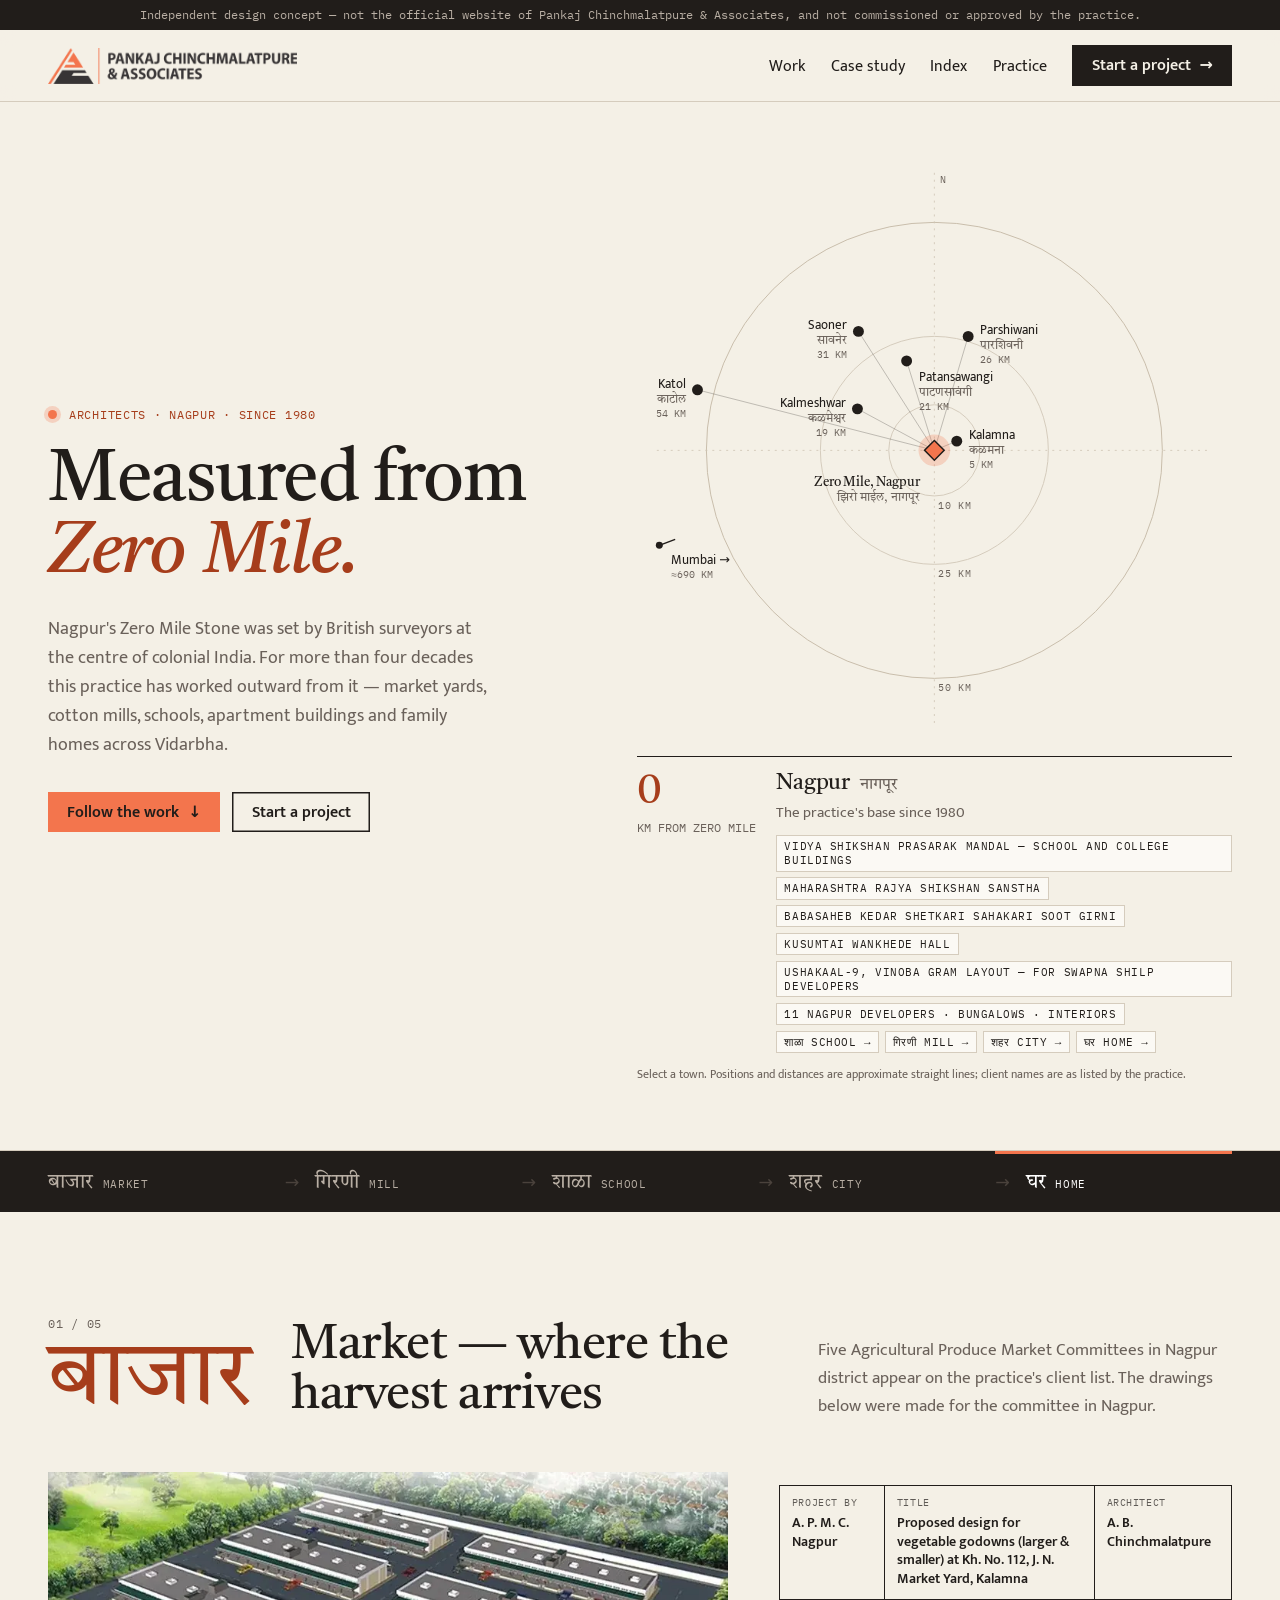
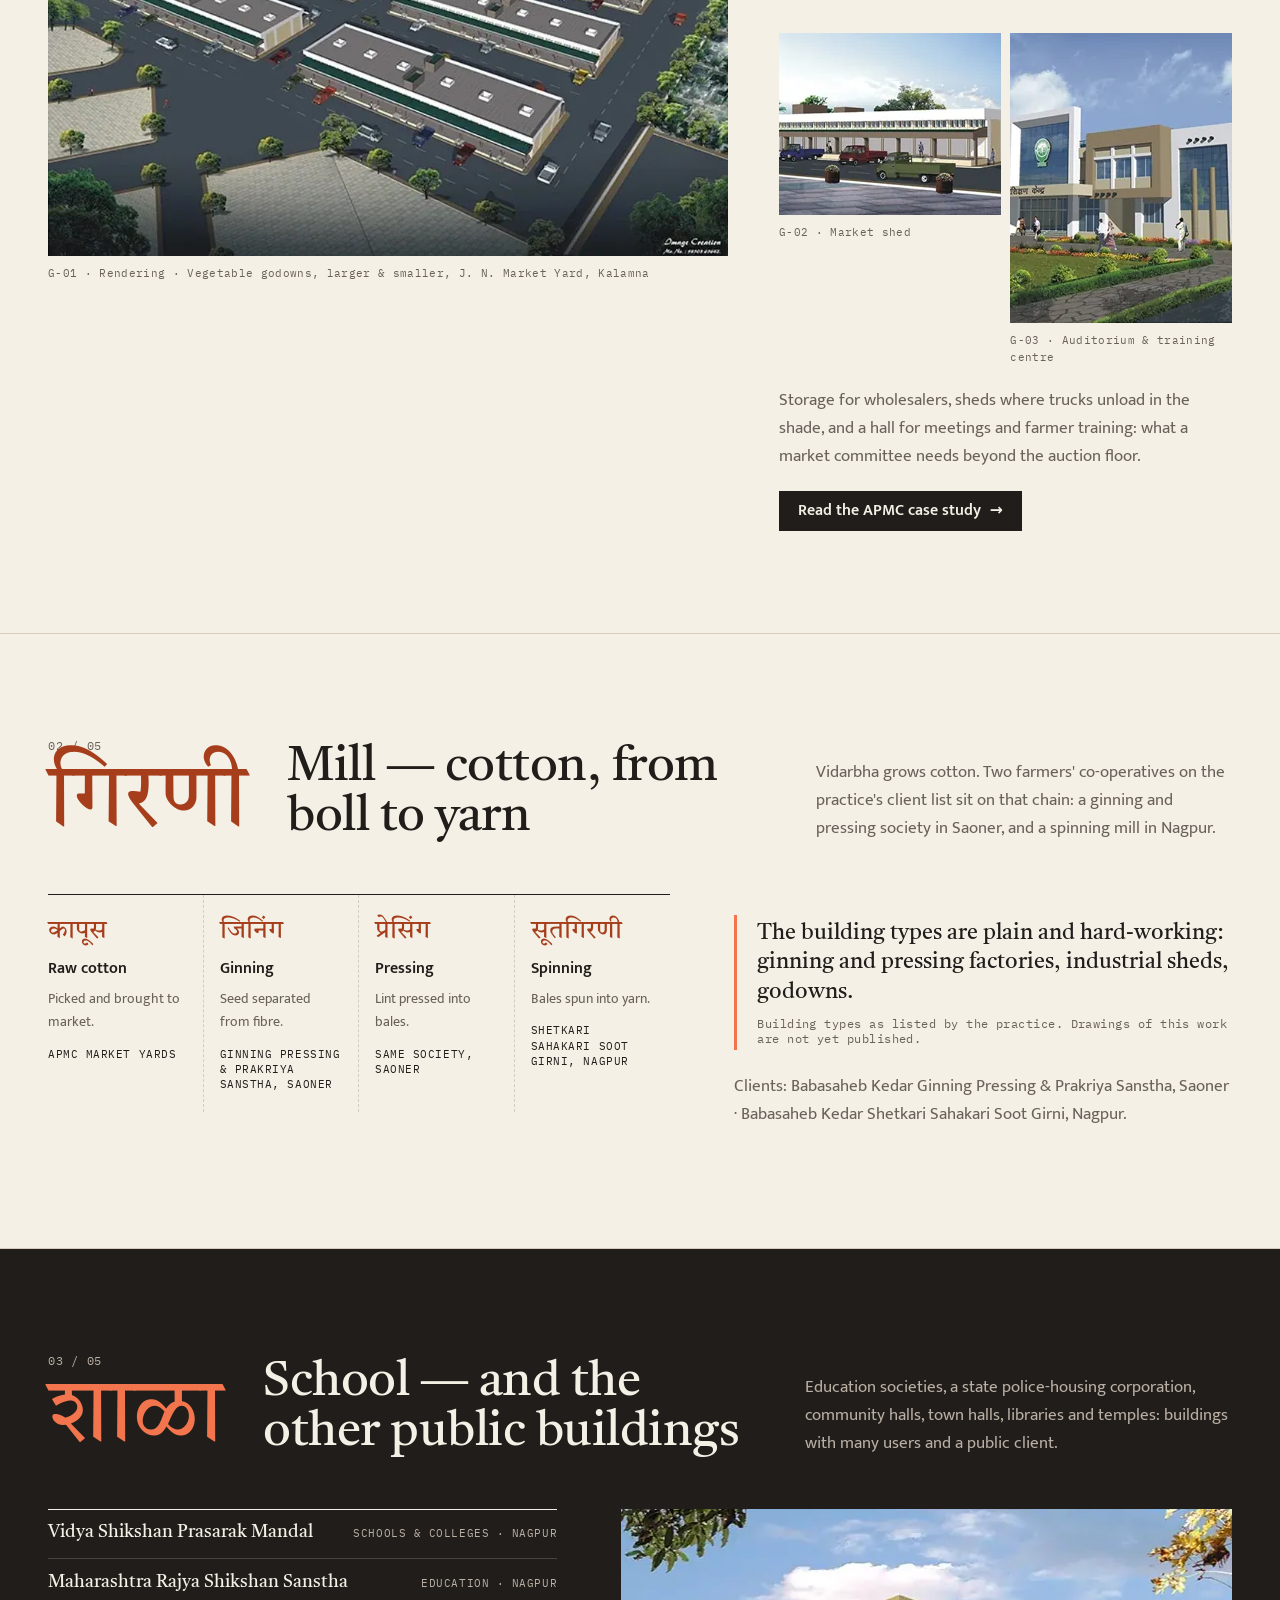
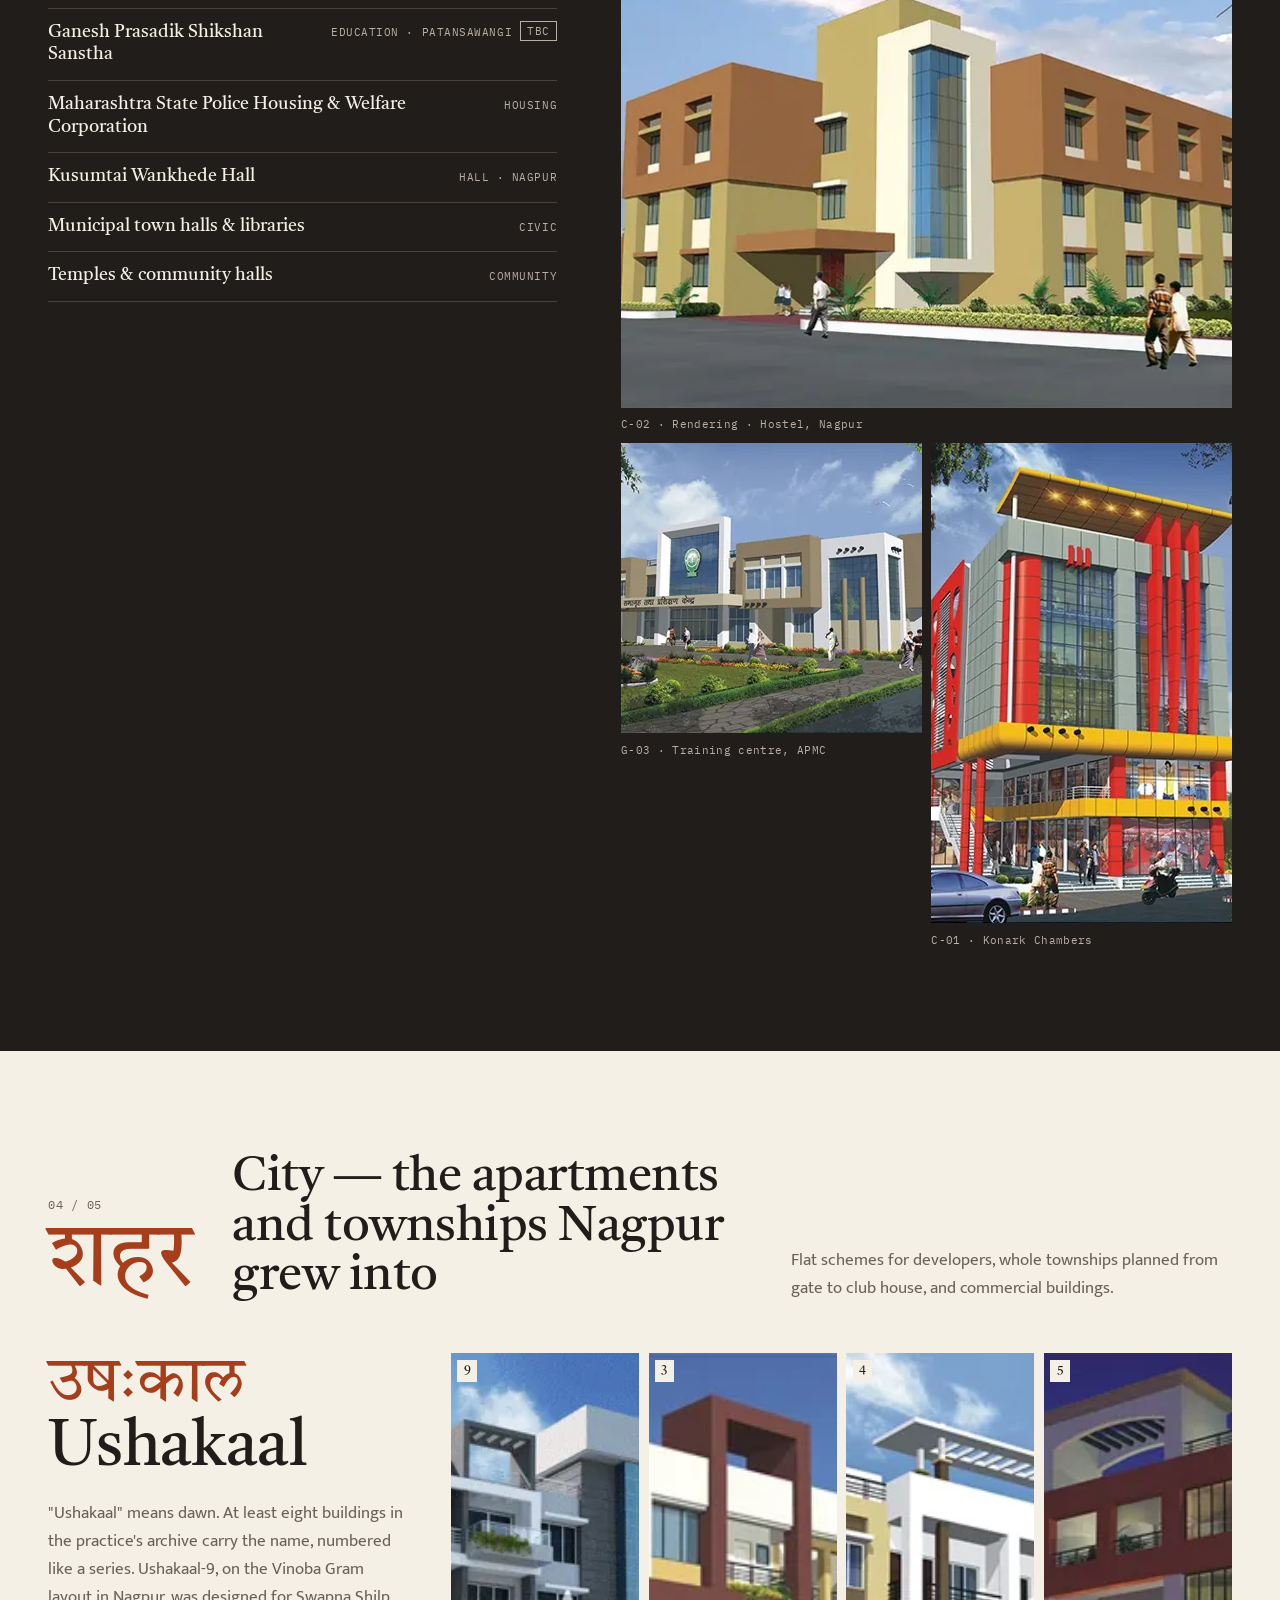
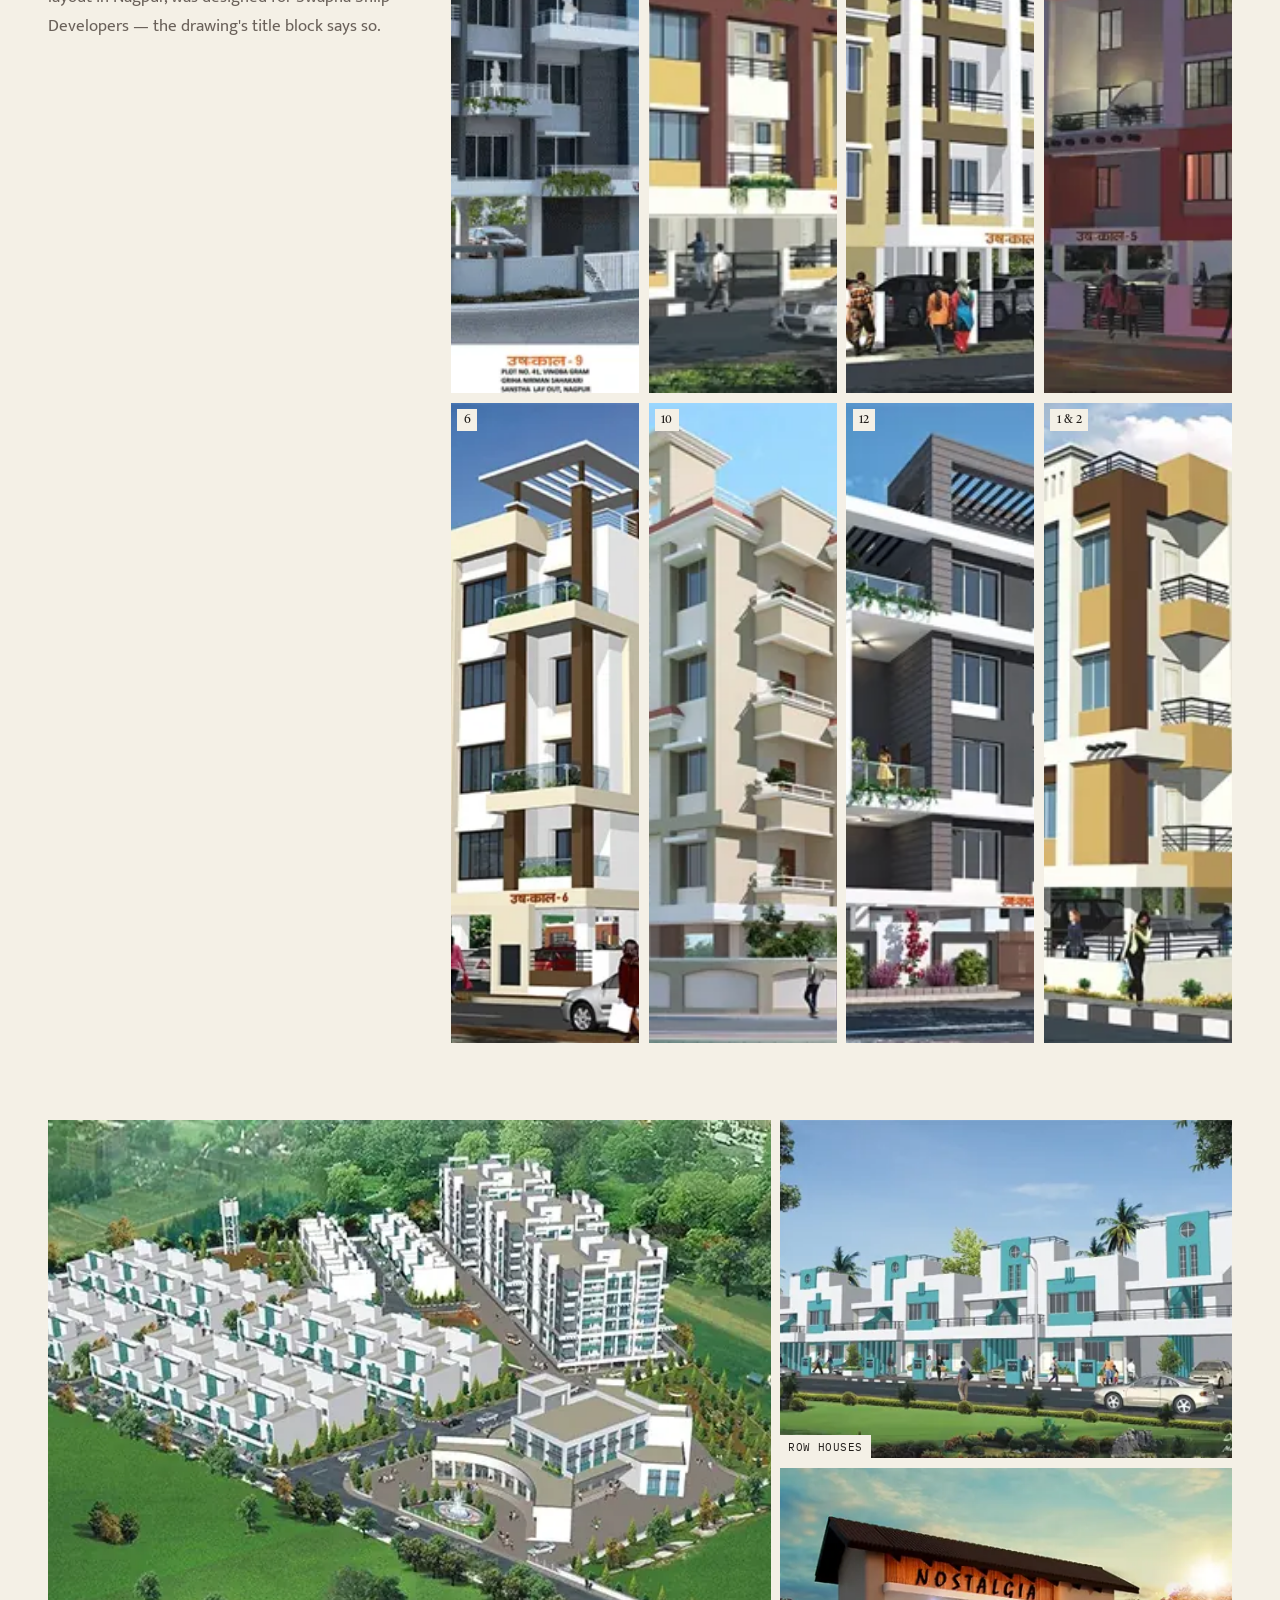
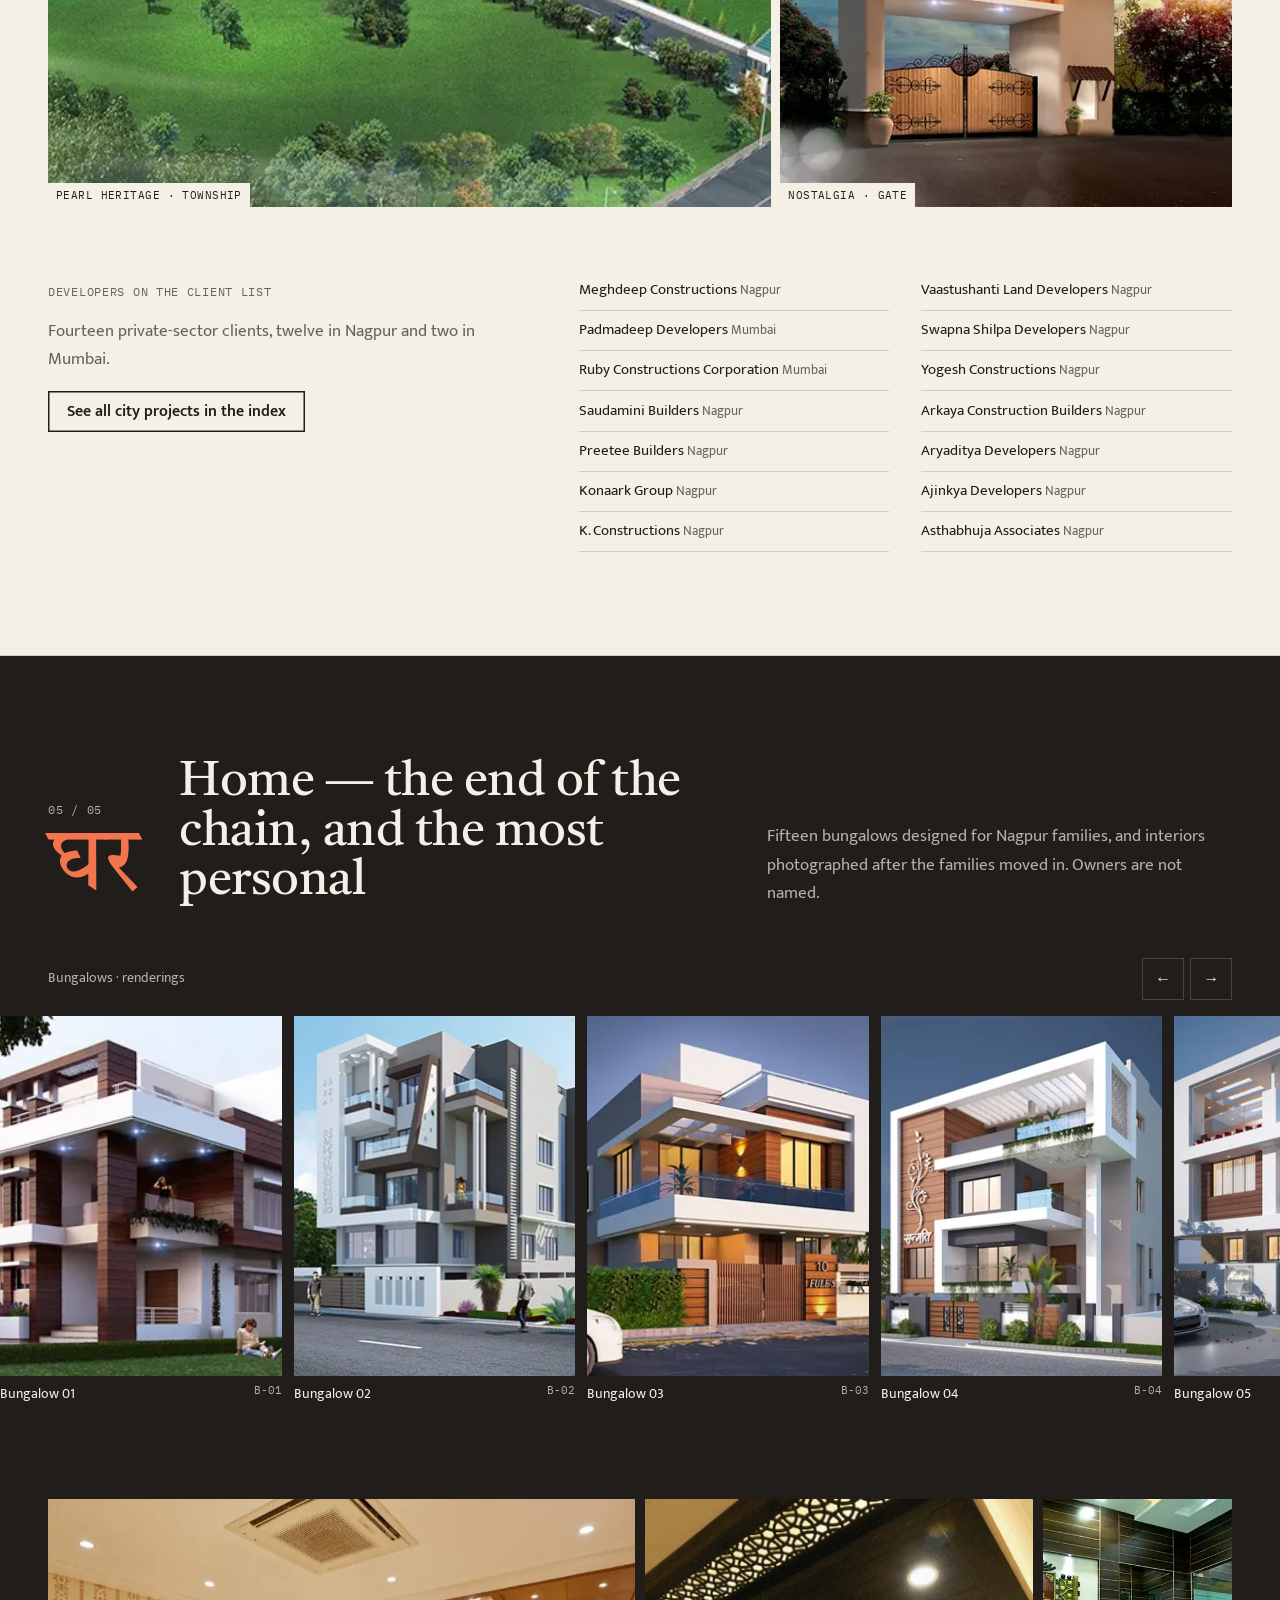
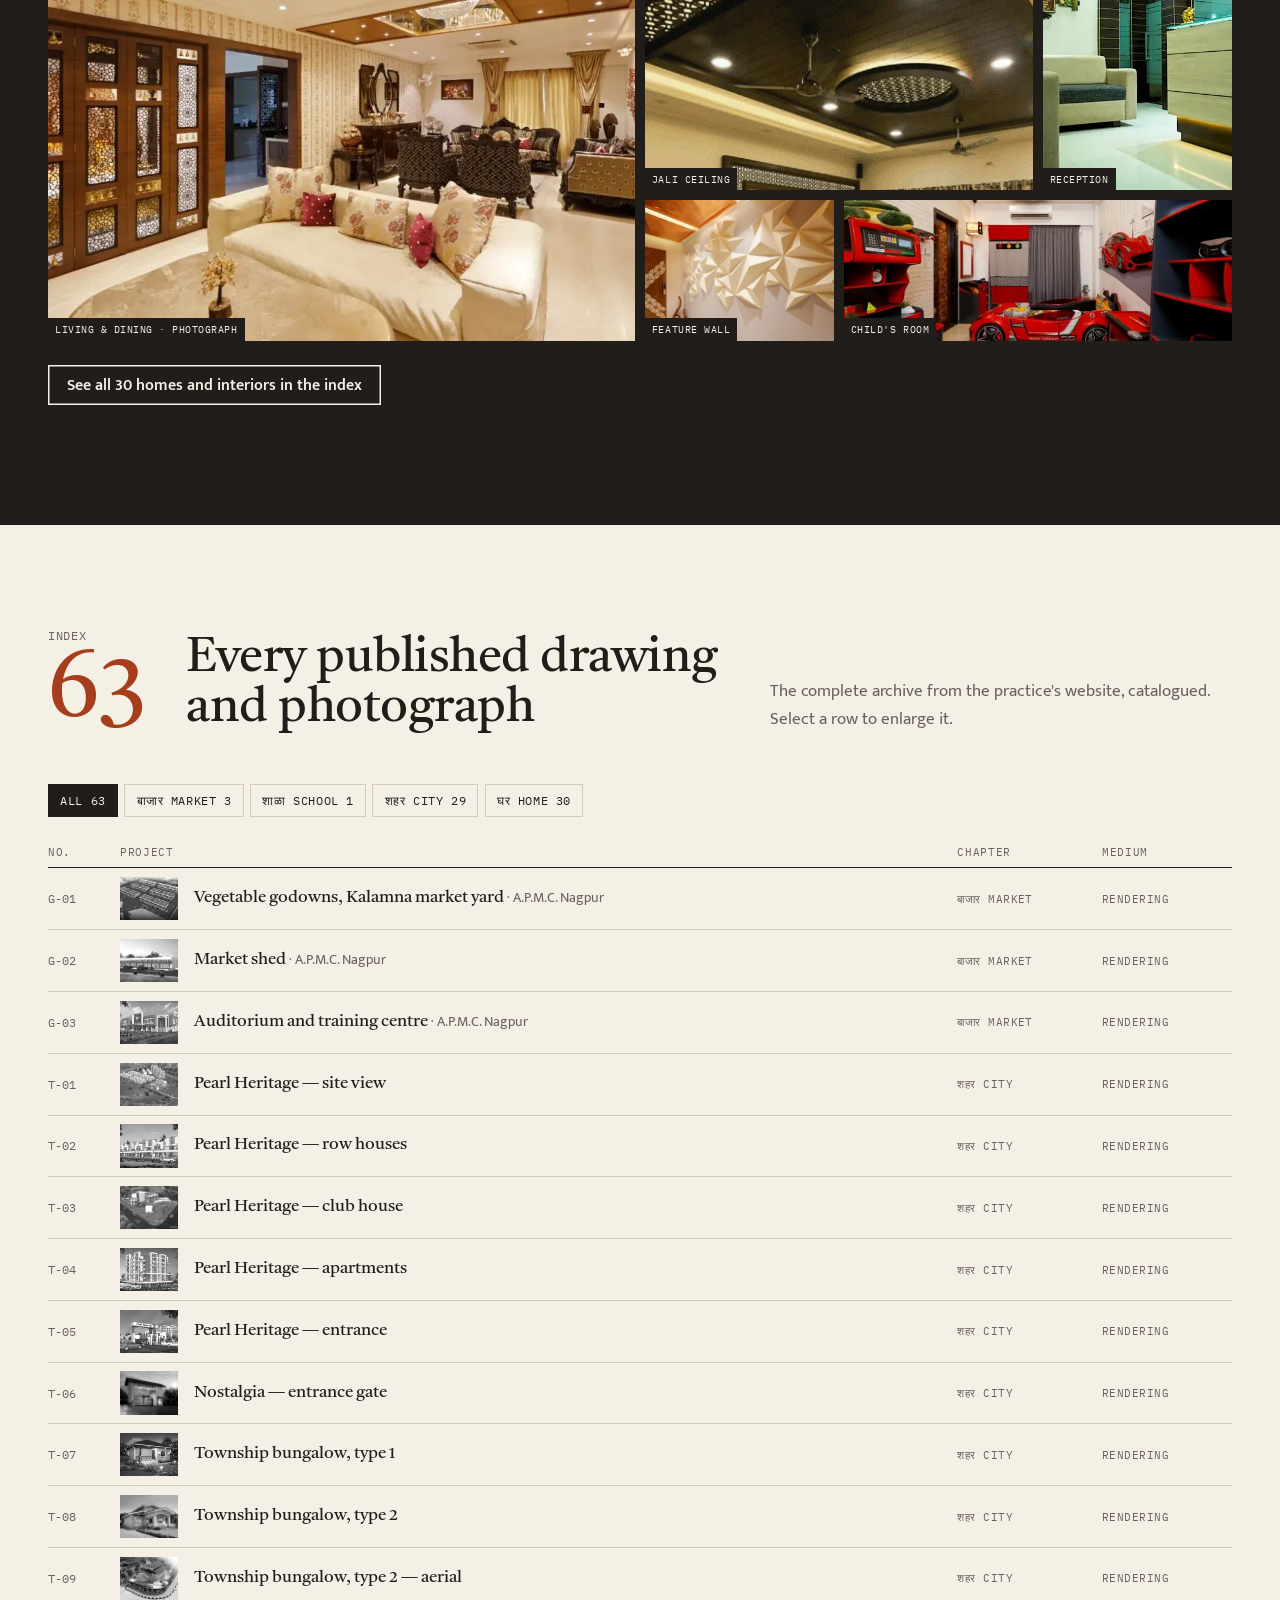
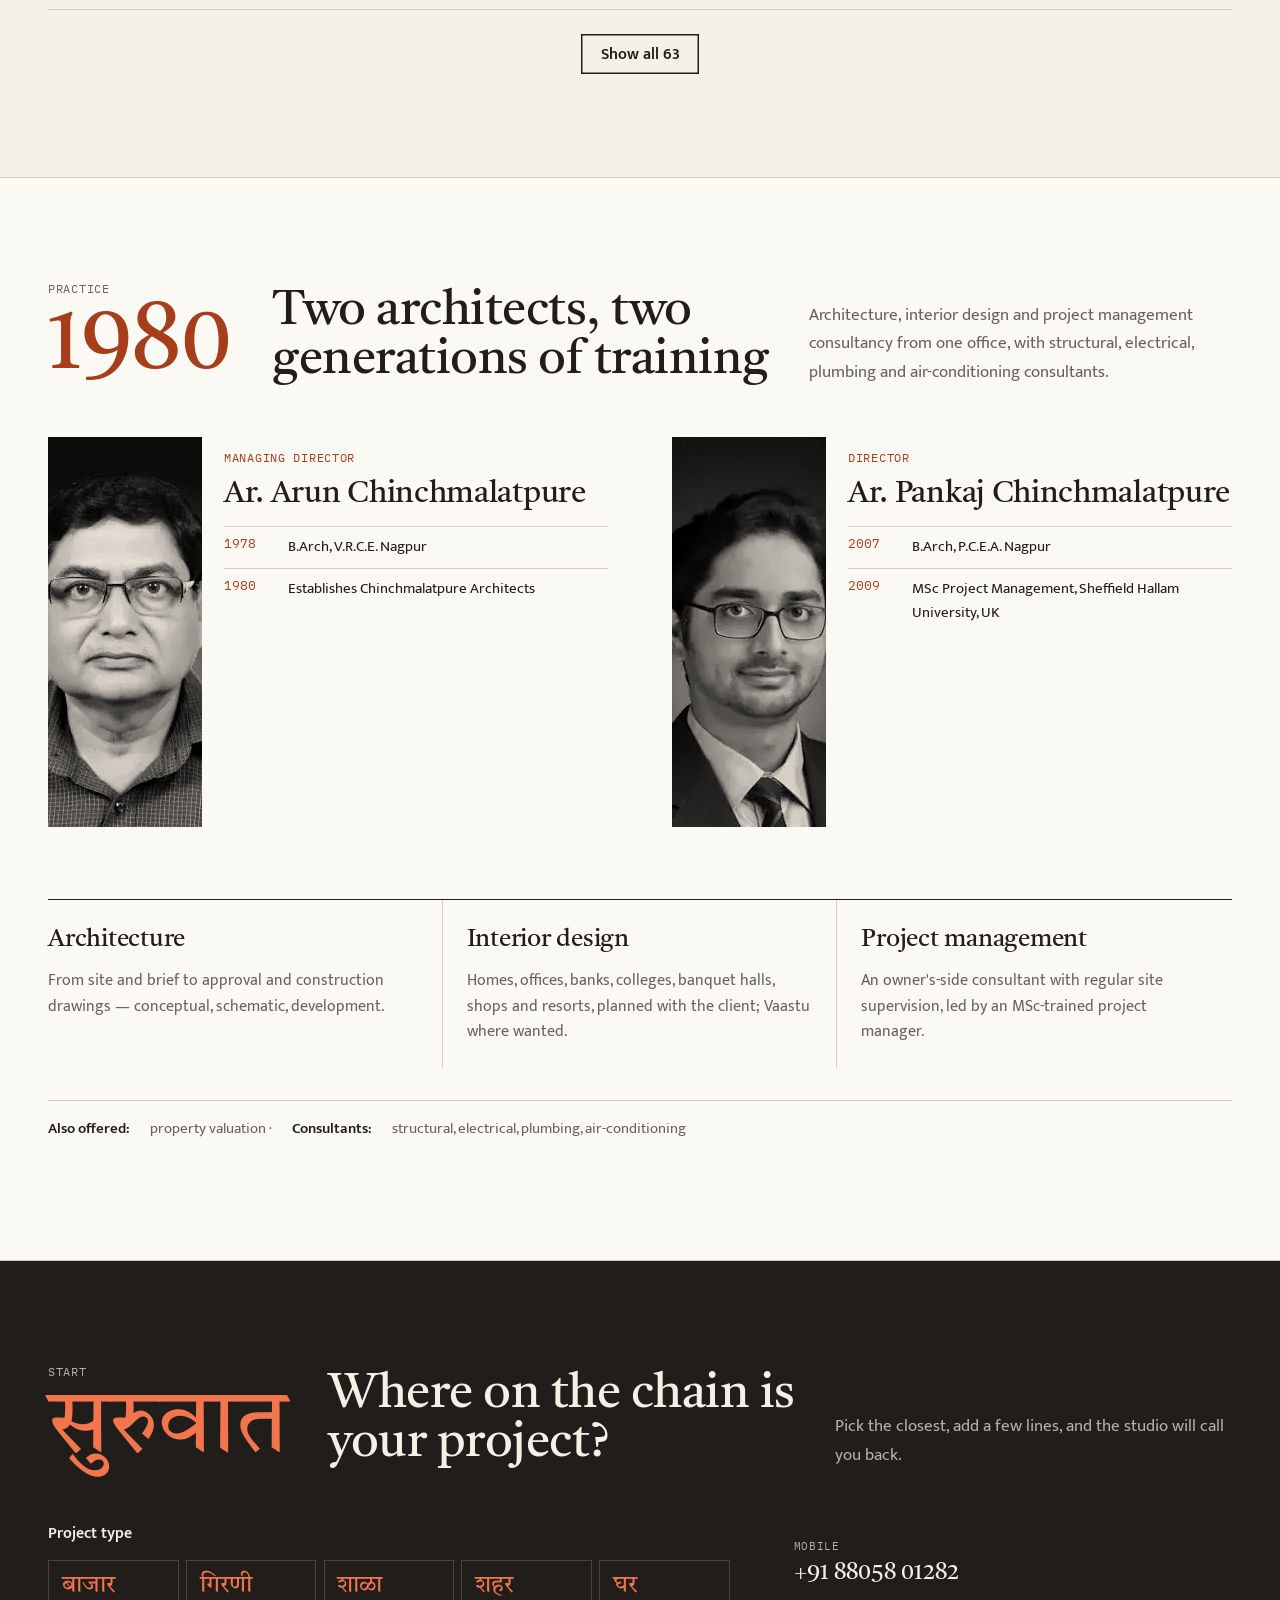
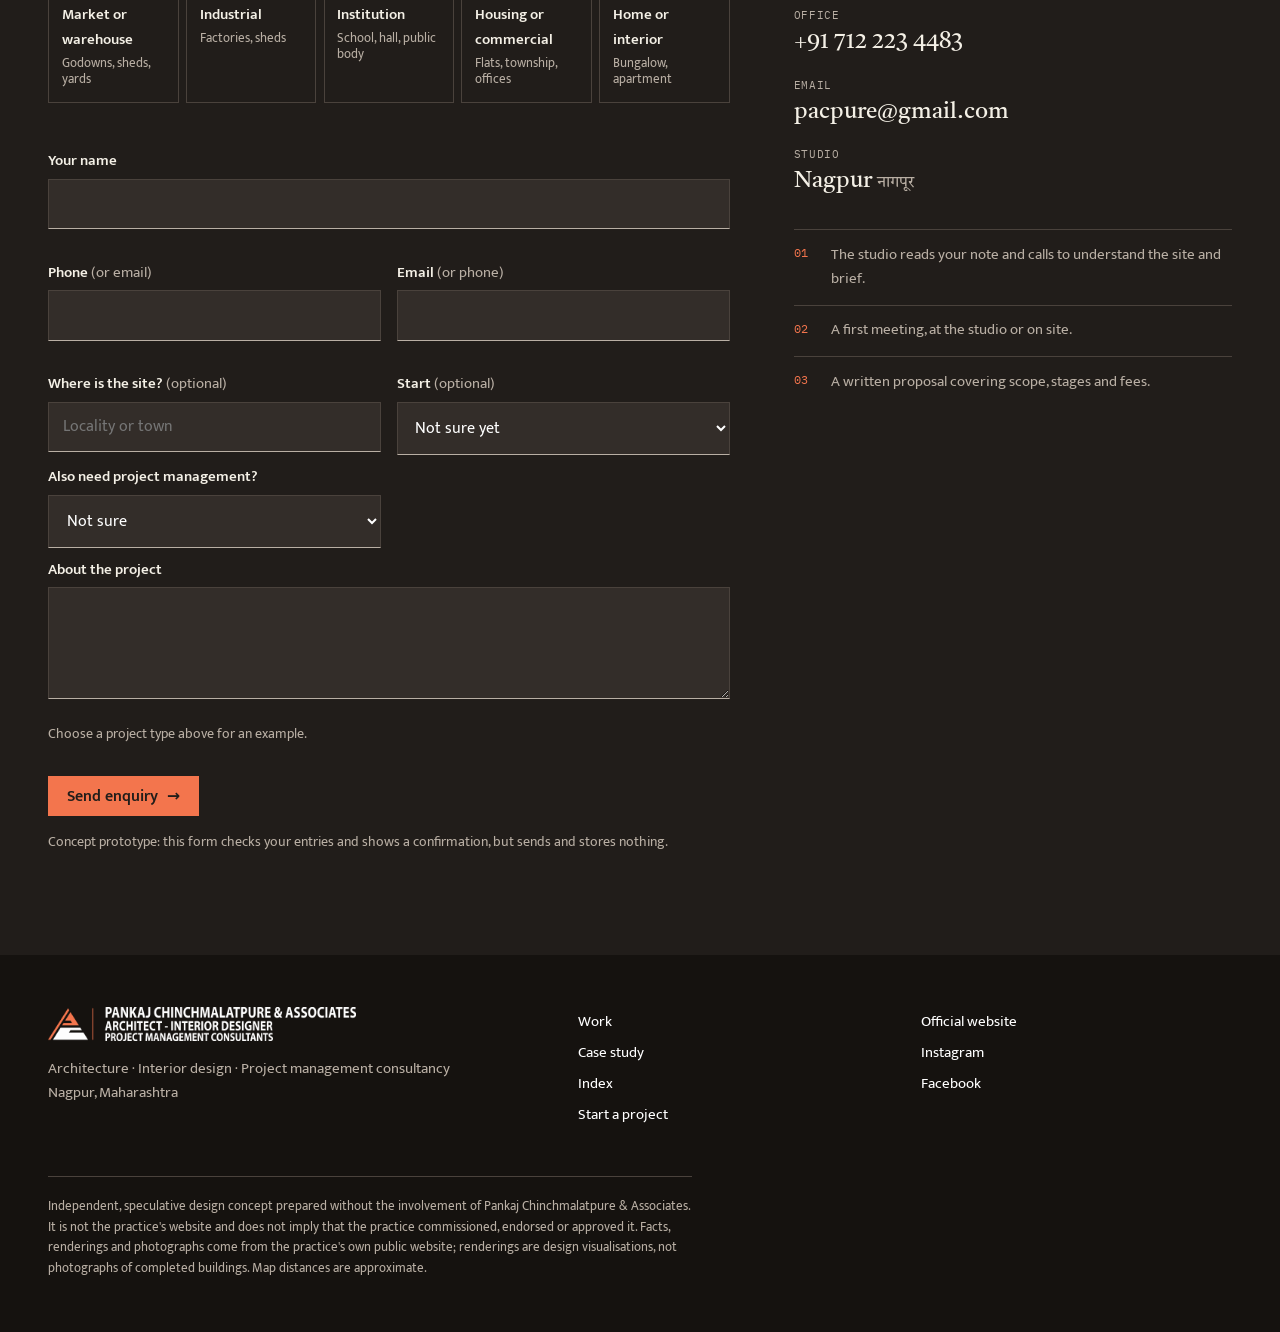
==== commit 93d92d53: "v3: Measured from Zero Mile — research-led redesign Co-Authored-By: Claude Opus 5.5 <noreply@anthrop" ====
--- a/index.html
+++ b/index.html
@@ -3,36 +3,32 @@
 <head>
 <meta charset="utf-8">
 <meta name="viewport" content="width=device-width, initial-scale=1">
-<title>Pankaj Chinchmalatpure &amp; Associates — Architects, Nagpur (independent redesign concept)</title>
-<meta name="description" content="Independent, unofficial redesign concept for Pankaj Chinchmalatpure &amp; Associates, the Nagpur architecture, interiors and project-management practice whose work began in 1980.">
+<title>Pankaj Chinchmalatpure &amp; Associates — measured from Zero Mile (independent redesign concept)</title>
+<meta name="description" content="Independent, unofficial redesign concept for Pankaj Chinchmalatpure &amp; Associates, Nagpur: market yards, mills, schools, housing and homes since 1980.">
 <meta name="robots" content="noindex, nofollow">
 <meta property="og:title" content="Pankaj Chinchmalatpure &amp; Associates — redesign concept (unofficial)">
 <meta property="og:description" content="Independent concept. Not the official website of the practice.">
-<meta property="og:type" content="website">
-<meta property="og:image" content="assets/img/apmc-auditorium.webp">
-<meta name="theme-color" content="#2E2B2C">
+<meta property="og:image" content="assets/img/apmc-godowns.webp">
+<meta name="theme-color" content="#F4F0E6">
 <link rel="icon" href="assets/favicon.svg" type="image/svg+xml">
-<link rel="preload" href="fonts/archivo-latin-wdth-normal.woff2" as="font" type="font/woff2" crossorigin>
+<link rel="preload" href="fonts/tiro-devanagari-marathi-latin-400-normal.woff2" as="font" type="font/woff2" crossorigin>
 <link rel="stylesheet" href="css/site.css">
 <script>document.documentElement.classList.add("js")</script>
 </head>
 <body>
 <a class="skip" href="#main">Skip to content</a>
-<aside class="concept-bar" aria-label="Concept notice"><p style="margin:0">Independent design concept — not the official website of Pankaj Chinchmalatpure &amp; Associates, and not commissioned or approved by the practice.</p></aside>
-
-<header class="site-head dark">
+<aside class="concept-bar" aria-label="Concept notice"><p>Independent design concept — not the official website of Pankaj Chinchmalatpure &amp; Associates, and not commissioned or approved by the practice.</p></aside>
+
+<header class="site-head">
   <div class="wrap">
-    <a class="brand" href="index.html" aria-label="Pankaj Chinchmalatpure &amp; Associates — home">
-      <img class="on-dark" src="assets/img/logo-a.png" alt="Pankaj Chinchmalatpure &amp; Associates" width="816" height="90">
-    </a>
+    <a class="brand" href="index.html" aria-label="Pankaj Chinchmalatpure &amp; Associates — home"><img src="assets/img/logo.png" alt="Pankaj Chinchmalatpure &amp; Associates" width="554" height="80"></a>
     <button class="menu-toggle" aria-expanded="false" aria-controls="site-nav">Menu</button>
     <nav id="site-nav" class="nav" aria-label="Primary">
       <ul>
-        <li><a href="#archive">Work</a></li>
+        <li><a href="#market">Work</a></li>
         <li><a href="case-study-apmc.html">Case study</a></li>
-        <li><a href="#services">Services</a></li>
+        <li><a href="#index">Index</a></li>
         <li><a href="#practice">Practice</a></li>
-        <li><a href="#clients">Clients</a></li>
         <li><a class="btn" href="#enquire">Start a project <span class="arr" aria-hidden="true">→</span></a></li>
       </ul>
     </nav>
@@ -40,332 +36,300 @@
 </header>
 
 <main id="main">
-  <section class="hero dark-zone" aria-labelledby="h-hero">
-    <div class="wrap">
-      <div class="hero-grid">
+  <section class="hero" aria-labelledby="h-hero">
+    <div class="wrap hero-grid">
+      <div>
+        <p class="eyebrow mono"><span class="dot" aria-hidden="true"></span>Architects · Nagpur · since 1980</p>
+        <h1 id="h-hero">Measured from <em>Zero Mile.</em></h1>
+        <p class="lede">Nagpur's Zero Mile Stone was set by British surveyors at the centre of colonial India. For more than four decades this practice has worked outward from it — market yards, cotton mills, schools, apartment buildings and family homes across Vidarbha.</p>
+        <div class="actions">
+          <a class="btn coral" href="#market">Follow the work <span class="arr" aria-hidden="true">↓</span></a>
+          <a class="btn line" href="#enquire">Start a project</a>
+        </div>
+      </div>
+      <div class="map-wrap">
+<!--MAP:START-->
+<svg class="zmap" viewBox="0 0 600 600" role="group" aria-labelledby="zm-t zm-d">
+<title id="zm-t">Map: where the practice has worked, measured from Zero Mile, Nagpur</title>
+<desc id="zm-d">A radial map centred on the Zero Mile Stone in Nagpur with rings at 10, 25 and 50 km. Each town is a button; select one to see the practice's clients there. Positions are approximate.</desc>
+<line class="axis" x1="300" y1="20" x2="300" y2="580"/><line class="axis" x1="20" y1="300" x2="580" y2="300"/>
+<circle class="ring" cx="300" cy="300" r="46.0"/>
+<text class="ring-l" x="304" y="359.0">10 KM</text>
+<circle class="ring" cx="300" cy="300" r="115.0"/>
+<text class="ring-l" x="304" y="428.0">25 KM</text>
+<circle class="ring major" cx="300" cy="300" r="230.0"/>
+<text class="ring-l" x="304" y="543.0">50 KM</text>
+<text class="ring-l" x="306" y="30">N</text>
+<line class="ray" data-for="kalamna" x1="300" y1="300" x2="322.6" y2="290.7"/>
+<g class="pt" tabindex="0" role="button" data-id="kalamna" aria-label="Kalamna, about 5 km from Zero Mile" style="animation-delay:0.60s"><circle class="hit" cx="322.6" cy="290.7" r="16"/><circle class="halo" cx="322.6" cy="290.7" r="13"/><circle class="dot" cx="322.6" cy="290.7" r="5.5"/><text x="334.6" y="288.7" text-anchor="start">Kalamna</text><text class="mr" lang="mr" x="334.6" y="303.7" text-anchor="start">कळमना</text><text class="km" x="334.6" y="317.7" text-anchor="start">5 KM</text></g>
+<line class="ray" data-for="kalmeshwar" x1="300" y1="300" x2="222.4" y2="258.1"/>
+<g class="pt" tabindex="0" role="button" data-id="kalmeshwar" aria-label="Kalmeshwar, about 19 km from Zero Mile" style="animation-delay:0.72s"><circle class="hit" cx="222.4" cy="258.1" r="16"/><circle class="halo" cx="222.4" cy="258.1" r="13"/><circle class="dot" cx="222.4" cy="258.1" r="5.5"/><text x="210.4" y="256.1" text-anchor="end">Kalmeshwar</text><text class="mr" lang="mr" x="210.4" y="271.1" text-anchor="end">कळमेश्वर</text><text class="km" x="210.4" y="285.1" text-anchor="end">19 KM</text></g>
+<line class="ray" data-for="patansawangi" x1="300" y1="300" x2="272.0" y2="209.8"/>
+<g class="pt" tabindex="0" role="button" data-id="patansawangi" aria-label="Patansawangi, about 21 km from Zero Mile" style="animation-delay:0.84s"><circle class="hit" cx="272.0" cy="209.8" r="16"/><circle class="halo" cx="272.0" cy="209.8" r="13"/><circle class="dot" cx="272.0" cy="209.8" r="5.5"/><text x="284.0" y="229.8" text-anchor="start">Patansawangi</text><text class="mr" lang="mr" x="284.0" y="244.8" text-anchor="start">पाटणसावंगी</text><text class="km" x="284.0" y="258.8" text-anchor="start">21 KM</text></g>
+<line class="ray" data-for="saoner" x1="300" y1="300" x2="223.4" y2="180.0"/>
+<g class="pt" tabindex="0" role="button" data-id="saoner" aria-label="Saoner, about 31 km from Zero Mile" style="animation-delay:0.96s"><circle class="hit" cx="223.4" cy="180.0" r="16"/><circle class="halo" cx="223.4" cy="180.0" r="13"/><circle class="dot" cx="223.4" cy="180.0" r="5.5"/><text x="211.4" y="178.0" text-anchor="end">Saoner</text><text class="mr" lang="mr" x="211.4" y="193.0" text-anchor="end">सावनेर</text><text class="km" x="211.4" y="207.0" text-anchor="end">31 KM</text></g>
+<line class="ray" data-for="parseoni" x1="300" y1="300" x2="334.1" y2="185.1"/>
+<g class="pt" tabindex="0" role="button" data-id="parseoni" aria-label="Parshiwani, about 26 km from Zero Mile" style="animation-delay:1.08s"><circle class="hit" cx="334.1" cy="185.1" r="16"/><circle class="halo" cx="334.1" cy="185.1" r="13"/><circle class="dot" cx="334.1" cy="185.1" r="5.5"/><text x="346.1" y="183.1" text-anchor="start">Parshiwani</text><text class="mr" lang="mr" x="346.1" y="198.1" text-anchor="start">पारशिवनी</text><text class="km" x="346.1" y="212.1" text-anchor="start">26 KM</text></g>
+<line class="ray" data-for="katol" x1="300" y1="300" x2="61.0" y2="238.9"/>
+<g class="pt" tabindex="0" role="button" data-id="katol" aria-label="Katol, about 54 km from Zero Mile" style="animation-delay:1.20s"><circle class="hit" cx="61.0" cy="238.9" r="16"/><circle class="halo" cx="61.0" cy="238.9" r="13"/><circle class="dot" cx="61.0" cy="238.9" r="5.5"/><text x="49.0" y="236.9" text-anchor="end">Katol</text><text class="mr" lang="mr" x="49.0" y="251.9" text-anchor="end">काटोल</text><text class="km" x="49.0" y="265.9" text-anchor="end">54 KM</text></g>
+<g class="pt" tabindex="0" role="button" data-id="mumbai" aria-label="Mumbai, about 690 km from Zero Mile" style="animation-delay:1.5s"><circle class="hit" cx="30.5" cy="392.8" r="16"/><circle class="halo" cx="30.5" cy="392.8" r="13"/><path d="M38.5 389.8 L22.5 395.8" stroke="#211D1A" stroke-width="1.5"/><circle class="dot" cx="22.5" cy="395.8" r="3.5"/><text x="34.5" y="414.8" text-anchor="start">Mumbai →</text><text class="km" x="34.5" y="428.8">≈690 KM</text></g>
+<g class="pt centre on" tabindex="0" role="button" data-id="nagpur" aria-label="Zero Mile, Nagpur — the practice's base"><circle class="hit" cx="300" cy="300" r="20"/><circle class="halo" cx="300" cy="300" r="16"/><rect x="293" y="293" width="14" height="14" fill="#F3754D" stroke="#211D1A" stroke-width="1.5" transform="rotate(45 300 300)"/><text x="286" y="336" text-anchor="end">Zero Mile, Nagpur</text><text class="mr" lang="mr" x="286" y="351" text-anchor="end">झिरो माईल, नागपूर</text></g>
+</svg>
+<script>window.PCA_PLACES={"kalamna": {"en": "Kalamna", "mr": "कळमना", "km": 5, "ch": ["market"], "cl": ["A.P.M.C. Nagpur — vegetable godowns, J. N. Market Yard"], "note": "Read the case study", "href": "case-study-apmc.html"}, "kalmeshwar": {"en": "Kalmeshwar", "mr": "कळमेश्वर", "km": 19, "ch": ["market"], "cl": ["Agricultural Produce Market Committee, Kalmeshwar"], "note": "", "href": ""}, "patansawangi": {"en": "Patansawangi", "mr": "पाटणसावंगी", "km": 21, "ch": ["school"], "cl": ["Ganesh Prasadik Shikshan Sanstha (listed as “Tatansawangi”)"], "note": "Place name to be confirmed", "href": ""}, "saoner": {"en": "Saoner", "mr": "सावनेर", "km": 31, "ch": ["market", "mill"], "cl": ["Agricultural Produce Market Committee, Saoner", "Babasaheb Kedar Ginning Pressing & Prakriya Sanstha"], "note": "", "href": ""}, "parseoni": {"en": "Parshiwani", "mr": "पारशिवनी", "km": 26, "ch": ["market"], "cl": ["Agricultural Produce Market Committee, Parshiwani"], "note": "", "href": ""}, "katol": {"en": "Katol", "mr": "काटोल", "km": 54, "ch": ["market"], "cl": ["Agricultural Produce Market Committee, Katol"], "note": "A cotton-trading town", "href": ""}, "mumbai": {"en": "Mumbai", "mr": "मुंबई", "km": 690, "ch": ["city"], "cl": ["Padmadeep Developers", "Ruby Constructions Corporation"], "note": "Off the map: two Mumbai developers are on the client list", "href": ""}, "nagpur": {"en": "Nagpur", "mr": "नागपूर", "km": 0, "ch": ["school", "mill", "city", "home"], "cl": ["Vidya Shikshan Prasarak Mandal — school and college buildings", "Maharashtra Rajya Shikshan Sanstha", "Babasaheb Kedar Shetkari Sahakari Soot Girni", "Kusumtai Wankhede Hall", "Ushakaal-9, Vinoba Gram layout — for Swapna Shilp Developers", "11 Nagpur developers · bungalows · interiors"], "note": "The practice's base since 1980", "href": ""}}</script>
+<!--MAP:END-->
+        <div class="readout" id="readout" aria-live="polite">
+          <span class="km" id="ro-km">0<small>KM</small></span>
+          <h2 id="ro-name">Nagpur <span class="mr" lang="mr">नागपूर</span></h2>
+          <p id="ro-note">The practice's base since 1980</p>
+          <div class="chips" id="ro-cl"></div>
+        </div>
+        <p class="map-note">Select a town. Positions and distances are approximate straight lines; client names are as listed by the practice.</p>
+      </div>
+    </div>
+  </section>
+
+  <nav class="chain" aria-label="The work, from market to home">
+    <ol>
+      <li><a href="#market"><span class="mr" lang="mr">बाजार</span><span>Market</span></a></li>
+      <li><a href="#mill"><span class="mr" lang="mr">गिरणी</span><span>Mill</span></a></li>
+      <li><a href="#school"><span class="mr" lang="mr">शाळा</span><span>School</span></a></li>
+      <li><a href="#city"><span class="mr" lang="mr">शहर</span><span>City</span></a></li>
+      <li><a href="#home"><span class="mr" lang="mr">घर</span><span>Home</span></a></li>
+    </ol>
+  </nav>
+
+  <!-- 01 MARKET -->
+  <section class="chapter" id="market" aria-labelledby="h-market">
+    <div class="wrap">
+      <header class="ch-head">
+        <div><span class="ch-no mono">01 / 05</span><span class="ch-mr" lang="mr" aria-hidden="true">बाजार</span></div>
+        <h2 id="h-market">Market — where the harvest arrives</h2>
+        <p>Five Agricultural Produce Market Committees in Nagpur district appear on the practice's client list. The drawings below were made for the committee in Nagpur.</p>
+      </header>
+      <div class="market rv">
+        <figure class="big">
+          <button class="zoom" type="button" data-open="G-01" aria-label="Enlarge: vegetable godowns, Kalamna" style="all:unset;cursor:zoom-in;display:block"><img src="assets/img/apmc-godowns.webp" alt="Aerial rendering of six long vegetable godown blocks along internal roads at the Kalamna market yard" width="886" height="501" loading="lazy"></button>
+          <figcaption class="cap">G-01 · Rendering · Vegetable godowns, larger &amp; smaller, J. N. Market Yard, Kalamna</figcaption>
+        </figure>
+        <div class="side">
+          <dl class="titleblock" aria-label="Title block printed on the drawing">
+            <div><dt>Project by</dt><dd>A. P. M. C. Nagpur</dd></div>
+            <div><dt>Title</dt><dd>Proposed design for vegetable godowns (larger &amp; smaller) at Kh. No. 112, J. N. Market Yard, Kalamna</dd></div>
+            <div><dt>Architect</dt><dd>A. B. Chinchmalatpure</dd></div>
+          </dl>
+          <div class="pair">
+            <figure><img src="assets/img/apmc-market-shed-sm.webp" alt="Rendering of a long open-fronted market shed with trucks at its bays" width="480" height="182" loading="lazy"><figcaption class="cap">G-02 · Market shed</figcaption></figure>
+            <figure><img src="assets/img/apmc-auditorium-sm.webp" alt="Rendering of the auditorium and training centre" width="480" height="290" loading="lazy"><figcaption class="cap">G-03 · Auditorium &amp; training centre</figcaption></figure>
+          </div>
+          <p class="muted" style="margin:0">Storage for wholesalers, sheds where trucks unload in the shade, and a hall for meetings and farmer training: what a market committee needs beyond the auction floor.</p>
+          <p style="margin:0"><a class="btn" href="case-study-apmc.html">Read the APMC case study <span class="arr" aria-hidden="true">→</span></a></p>
+        </div>
+      </div>
+    </div>
+  </section>
+
+  <!-- 02 MILL -->
+  <section class="chapter" id="mill" aria-labelledby="h-mill">
+    <div class="wrap">
+      <header class="ch-head">
+        <div><span class="ch-no mono">02 / 05</span><span class="ch-mr" lang="mr" aria-hidden="true">गिरणी</span></div>
+        <h2 id="h-mill">Mill — cotton, from boll to yarn</h2>
+        <p>Vidarbha grows cotton. Two farmers' co-operatives on the practice's client list sit on that chain: a ginning and pressing society in Saoner, and a spinning mill in Nagpur.</p>
+      </header>
+      <div class="mill rv">
+        <ol class="flow" aria-label="The cotton chain and where the practice's clients sit on it">
+          <li><span class="mr" lang="mr">कापूस</span><b>Raw cotton</b><p>Picked and brought to market.</p><span class="who">APMC market yards</span></li>
+          <li><span class="mr" lang="mr">जिनिंग</span><b>Ginning</b><p>Seed separated from fibre.</p><span class="who">Ginning Pressing &amp; Prakriya Sanstha, Saoner</span></li>
+          <li><span class="mr" lang="mr">प्रेसिंग</span><b>Pressing</b><p>Lint pressed into bales.</p><span class="who">Same society, Saoner</span></li>
+          <li><span class="mr" lang="mr">सूतगिरणी</span><b>Spinning</b><p>Bales spun into yarn.</p><span class="who">Shetkari Sahakari Soot Girni, Nagpur</span></li>
+        </ol>
         <div>
-          <p class="kicker mono">Architects · Interior designers · Project management · Nagpur</p>
-          <h1 id="h-hero">Market yards. Flat schemes. Family homes. <span class="c">Designed in Nagpur since 1980.</span></h1>
-          <p class="lede">The practice Ar.&nbsp;Arun Chinchmalatpure began in 1980 now works with Ar.&nbsp;Pankaj Chinchmalatpure across architecture, interiors and project management — for public bodies, developers and families.</p>
-          <div class="actions">
-            <a class="btn" href="#archive">Browse 63 projects <span class="arr" aria-hidden="true">→</span></a>
-            <a class="btn line" href="case-study-apmc.html">Read the APMC case study</a>
-          </div>
-        </div>
-        <div class="hero-stack">
-          <figure><img src="assets/img/apmc-auditorium.webp" alt="Rendering of the A.P.M.C. Nagpur auditorium and training centre: a pale, multi-volume civic building behind a landscaped forecourt" width="827" height="500" fetchpriority="high"><figcaption>Public · APMC Nagpur</figcaption></figure>
-          <figure><img src="assets/img/ushakaal-09.webp" alt="Rendering of Ushakaal-9, a four-storey apartment building with grey and white balconies on a corner plot" width="695" height="561"><figcaption>Flat scheme</figcaption></figure>
-          <figure><img src="assets/img/int-living-04.webp" alt="Photograph of a living room with a timber-panelled wall, striped sofa and glazed display niche" width="1024" height="716"><figcaption>Interior</figcaption></figure>
-          <figure><img src="assets/img/pearl-heritage-row-houses.webp" alt="Rendering of the row houses at the Pearl Heritage township" width="861" height="501"><figcaption>Township · Pearl Heritage</figcaption></figure>
-        </div>
-      </div>
-      <nav class="ledger" aria-label="Jump to work by type">
-        <a href="#archive" data-jump="bungalow"><b>15</b><span>Bungalows</span></a>
-        <a href="#archive" data-jump="flats"><b>17</b><span>Flat schemes</span></a>
-        <a href="#archive" data-jump="township"><b>10</b><span>Township views</span></a>
-        <a href="#archive" data-jump="commercial"><b>3</b><span>Commercial &amp; institutional</span></a>
-        <a href="#archive" data-jump="public"><b>3</b><span>Public buildings</span></a>
-        <a href="#archive" data-jump="interior"><b>15</b><span>Interiors</span></a>
-      </nav>
-      <p class="ledger-note">Counts are of the designs the practice has published online, not of its total output since 1980.</p>
-    </div>
-  </section>
-
-  <section class="sec" id="archive" aria-labelledby="h-archive">
-    <div class="wrap">
-      <div class="sec-head">
+          <p class="quote-fact">The building types are plain and hard-working: ginning and pressing factories, industrial sheds, godowns.<small>Building types as listed by the practice. Drawings of this work are not yet published.</small></p>
+          <p class="muted">Clients: Babasaheb Kedar Ginning Pressing &amp; Prakriya Sanstha, Saoner · Babasaheb Kedar Shetkari Sahakari Soot Girni, Nagpur.</p>
+        </div>
+      </div>
+    </div>
+  </section>
+
+  <!-- 03 SCHOOL -->
+  <section class="chapter dark" id="school" aria-labelledby="h-school">
+    <div class="wrap">
+      <header class="ch-head">
+        <div><span class="ch-no mono">03 / 05</span><span class="ch-mr" lang="mr" aria-hidden="true">शाळा</span></div>
+        <h2 id="h-school">School — and the other public buildings</h2>
+        <p>Education societies, a state police-housing corporation, community halls, town halls, libraries and temples: buildings with many users and a public client.</p>
+      </header>
+      <div class="school rv">
+        <ul class="ledger" aria-label="Institutional clients and building types">
+          <li><span>Vidya Shikshan Prasarak Mandal</span><span>Schools &amp; colleges · Nagpur</span></li>
+          <li><span>Maharashtra Rajya Shikshan Sanstha</span><span>Education · Nagpur</span></li>
+          <li><span>Ganesh Prasadik Shikshan Sanstha</span><span>Education · Patansawangi <span class="tbc">TBC</span></span></li>
+          <li><span>Maharashtra State Police Housing &amp; Welfare Corporation</span><span>Housing</span></li>
+          <li><span>Kusumtai Wankhede Hall</span><span>Hall · Nagpur</span></li>
+          <li><span>Municipal town halls &amp; libraries</span><span>Civic</span></li>
+          <li><span>Temples &amp; community halls</span><span>Community</span></li>
+        </ul>
+        <div class="stack">
+          <figure><button type="button" data-open="C-02" style="all:unset;cursor:zoom-in;display:block;width:100%"><img src="assets/img/hostel-nagpur.webp" alt="Rendering of a hostel building in Nagpur with a long facade of repeated windows" width="818" height="499" loading="lazy"></button><figcaption class="cap">C-02 · Rendering · Hostel, Nagpur</figcaption></figure>
+          <figure><img src="assets/img/apmc-auditorium-sm.webp" alt="Rendering of the APMC auditorium and training centre" width="480" height="290" loading="lazy"><figcaption class="cap">G-03 · Training centre, APMC</figcaption></figure>
+          <figure><img src="assets/img/konark-chambers-sm.webp" alt="Rendering of Konark Chambers, a commercial building with a red and white facade" width="404" height="480" loading="lazy" style="aspect-ratio:16/10;object-position:50% 30%"><figcaption class="cap">C-01 · Konark Chambers</figcaption></figure>
+        </div>
+      </div>
+    </div>
+  </section>
+
+  <!-- 04 CITY -->
+  <section class="chapter" id="city" aria-labelledby="h-city">
+    <div class="wrap">
+      <header class="ch-head">
+        <div><span class="ch-no mono">04 / 05</span><span class="ch-mr" lang="mr" aria-hidden="true">शहर</span></div>
+        <h2 id="h-city">City — the apartments and townships Nagpur grew into</h2>
+        <p>Flat schemes for developers, whole townships planned from gate to club house, and commercial buildings.</p>
+      </header>
+      <div class="ushakaal rv">
         <div>
-          <p class="kicker mono">The archive</p>
-          <h2 class="h-sec" id="h-archive">Every building type, in one place</h2>
-        </div>
-        <p class="lede">Choose a type to see the practice's work for clients like you. Building designs are shown as the practice's renderings; interiors are photographs of completed rooms.</p>
-      </div>
-      <div class="tabs" role="tablist" aria-label="Filter the archive by type">
-        <button role="tab" aria-selected="true" aria-controls="archive-panel" data-filter="all">All<sup>63</sup></button>
-        <button role="tab" aria-selected="false" aria-controls="archive-panel" data-filter="bungalow">Bungalows<sup>15</sup></button>
-        <button role="tab" aria-selected="false" aria-controls="archive-panel" data-filter="flats">Flat schemes<sup>17</sup></button>
-        <button role="tab" aria-selected="false" aria-controls="archive-panel" data-filter="township">Townships<sup>10</sup></button>
-        <button role="tab" aria-selected="false" aria-controls="archive-panel" data-filter="commercial">Commercial<sup>3</sup></button>
-        <button role="tab" aria-selected="false" aria-controls="archive-panel" data-filter="public">Public<sup>3</sup></button>
-        <button role="tab" aria-selected="false" aria-controls="archive-panel" data-filter="interior">Interiors<sup>15</sup></button>
-      </div>
-      <p id="archive-status" class="vh" aria-live="polite"></p>
-      <div role="tabpanel" id="archive-panel" aria-label="Projects"><ul class="archive" id="archive-grid"></ul></div>
-      <div class="more"><button class="btn line" type="button" id="archive-more" hidden>Show all 63 projects</button></div>
-      <noscript><p>The project archive needs JavaScript. The case study is available without it: <a href="case-study-apmc.html">APMC Nagpur</a>.</p></noscript>
-      <div class="archive-foot">
-        <span>Select any project to enlarge it. Use ← → to move between projects.</span>
-        <span>Private homeowners are not named.</span>
-      </div>
-    </div>
-  </section>
-
-  <section class="sec dark-zone" aria-labelledby="h-selected">
-    <div class="wrap">
-      <div class="sec-head">
+          <h3><span class="mr" lang="mr">उषःकाल</span>Ushakaal</h3>
+          <p>"Ushakaal" means dawn. At least eight buildings in the practice's archive carry the name, numbered like a series. Ushakaal-9, on the Vinoba Gram layout in Nagpur, was designed for Swapna Shilp Developers — the drawing's title block says so.</p>
+        </div>
+        <ul class="series" id="series"></ul>
+      </div>
+      <div class="township rv">
+        <figure><button type="button" data-open="T-01" style="all:unset;cursor:zoom-in;display:block;height:100%"><img src="assets/img/pearl-heritage-top.webp" alt="Aerial rendering of the Pearl Heritage township: row houses, apartment blocks and a club house among landscaped streets" width="887" height="500" loading="lazy"></button><figcaption>Pearl Heritage · township</figcaption></figure>
+        <div class="t-side">
+          <figure><img src="assets/img/pearl-heritage-row-houses-sm.webp" alt="Rendering of Pearl Heritage row houses" width="480" height="279" loading="lazy"><figcaption>Row houses</figcaption></figure>
+          <figure><img src="assets/img/nostalgia-gate-sm.webp" alt="Rendering of the Nostalgia township entrance gate" width="480" height="360" loading="lazy"><figcaption>Nostalgia · gate</figcaption></figure>
+        </div>
+      </div>
+      <div class="city-foot rv">
         <div>
-          <p class="kicker mono">Selected work</p>
-          <h2 class="h-sec" id="h-selected">Three scales of the same practice</h2>
-        </div>
-        <p class="lede">A public market, a township, an apartment building. Each asks for something different; the same office answered all three.</p>
-      </div>
-
-      <article class="feature rv">
-        <div class="f-media">
-          <figure><img src="assets/img/apmc-godowns.webp" alt="Aerial rendering of six long vegetable godown blocks arranged around internal roads at Kalamna market yard" width="886" height="501" loading="lazy"><figcaption>Vegetable godowns, Kalamna</figcaption></figure>
-          <figure><img src="assets/img/apmc-market-shed.webp" alt="Rendering of a long open market shed with trucks unloading" width="945" height="359" loading="lazy"><figcaption>Market shed</figcaption></figure>
-          <figure><img src="assets/img/apmc-auditorium-sm.webp" alt="Rendering of the APMC auditorium and training centre" width="480" height="290" loading="lazy"><figcaption>Auditorium</figcaption></figure>
-        </div>
-        <div class="f-body">
-          <p class="mono muted" style="color:var(--coral)">Public · Case study</p>
-          <h3>A.P.M.C. Nagpur — godowns, a market shed and a training centre</h3>
-          <p>Designs for the Agricultural Produce Market Committee at the Kalamna market yard, from bulk storage to a civic building with an auditorium.</p>
-          <a class="btn" href="case-study-apmc.html">Read the case study <span class="arr" aria-hidden="true">→</span></a>
-        </div>
-      </article>
-
-      <article class="feature flip rv">
-        <div class="f-media">
-          <figure><img src="assets/img/pearl-heritage-top.webp" alt="Aerial rendering of the Pearl Heritage township with row houses, apartments and landscaped streets" width="887" height="500" loading="lazy"><figcaption>Pearl Heritage — site view</figcaption></figure>
-          <figure><img src="assets/img/pearl-heritage-club-house-sm.webp" alt="Rendering of the Pearl Heritage club house" width="480" height="351" loading="lazy"><figcaption>Club house</figcaption></figure>
-          <figure><img src="assets/img/pearl-heritage-entrance-sm.webp" alt="Rendering of the Pearl Heritage entrance gate" width="480" height="279" loading="lazy"><figcaption>Entrance</figcaption></figure>
-        </div>
-        <div class="f-body">
-          <p class="mono" style="color:var(--coral)">Township</p>
-          <h3>Pearl Heritage — from site plan to entrance gate</h3>
-          <p>The practice's renderings cover the whole township: the aerial layout, row houses, apartment blocks, a club house and the entrance.</p>
-          <button class="btn line" type="button" data-jump="township">See all township views</button>
-        </div>
-      </article>
-
-      <article class="feature rv">
-        <div class="f-media">
-          <figure><img src="assets/img/ushakaal-09.webp" alt="Rendering of Ushakaal-9 with its drawing title block naming Swapna Shilp Developers" width="695" height="561" loading="lazy"><figcaption>Ushakaal-9, with its drawing title block</figcaption></figure>
-          <figure><img src="assets/img/ushakaal-05-sm.webp" alt="Rendering of Ushakaal-5 apartment building" width="480" height="373" loading="lazy"><figcaption>Ushakaal-5</figcaption></figure>
-          <figure><img src="assets/img/ushakaal-12-sm.webp" alt="Rendering of Ushakaal-12 apartment building" width="480" height="361" loading="lazy"><figcaption>Ushakaal-12</figcaption></figure>
-        </div>
-        <div class="f-body">
-          <p class="mono" style="color:var(--coral)">Flat schemes</p>
-          <h3>The Ushakaal buildings — a series, not a one-off</h3>
-          <p>At least eight renderings in the practice's archive carry the Ushakaal name. Ushakaal-9, on Vinoba Gram Griha Nirman Sahakari Sanstha layout in Nagpur, was designed for Swapna Shilp Developers.</p>
-          <button class="btn line" type="button" data-jump="flats">See all flat schemes</button>
-        </div>
-      </article>
-    </div>
-  </section>
-
-  <section class="sec" aria-labelledby="h-int">
-    <div class="wrap">
-      <div class="sec-head">
-        <div>
-          <p class="kicker mono">Interiors</p>
-          <h2 class="h-sec" id="h-int">Rooms that have been built and lived in</h2>
-        </div>
-        <p class="lede">Homes, offices and shops — panelling, storage walls, jali ceilings and children's rooms with a sense of humour. These are photographs, not renderings.</p>
-      </div>
-      <div class="int-grid">
-        <figure class="rv"><img src="assets/img/int-living-03.webp" alt="Living and dining room with a timber coffered ceiling and glazed display cabinets" width="1024" height="682" loading="lazy"><figcaption>Living &amp; dining</figcaption></figure>
-        <figure class="rv"><img src="assets/img/int-ceiling-01.webp" alt="Dark timber ceiling with a backlit geometric jali border and circular jali light" width="800" height="600" loading="lazy"><figcaption>Jali ceiling</figcaption></figure>
-        <figure class="rv"><img src="assets/img/int-office-02.webp" alt="Office reception with dark timber wall panels and a pale counter" width="333" height="501" loading="lazy"><figcaption>Reception</figcaption></figure>
-        <figure class="rv"><img src="assets/img/int-wall-01.webp" alt="Sculpted white faceted feature wall with concealed lighting" width="1024" height="670" loading="lazy"><figcaption>Feature wall</figcaption></figure>
-        <figure class="rv"><img src="assets/img/int-kids-01.webp" alt="Child's bedroom with a red racing-car bed and matching shelving" width="1024" height="647" loading="lazy"><figcaption>Child's bedroom</figcaption></figure>
-        <figure class="rv"><img src="assets/img/int-office-01.webp" alt="Conference room with a long table, upholstered chairs and timber wall panels" width="748" height="500" loading="lazy"><figcaption>Conference room</figcaption></figure>
-      </div>
-      <p style="margin-top:1.5rem"><button class="btn line" type="button" data-jump="interior">See all 15 interiors</button></p>
-    </div>
-  </section>
-
-  <section class="sec" id="services" aria-labelledby="h-svc" style="padding-top:0">
-    <div class="wrap">
-      <div class="sec-head">
-        <div>
-          <p class="kicker mono">Services</p>
-          <h2 class="h-sec" id="h-svc">Design it, furnish it, or manage it — or all three</h2>
-        </div>
-        <p class="lede">Clients can engage the practice for one discipline or carry a project from first sketch to site completion with the same team.</p>
-      </div>
-      <div class="svc">
-        <article>
-          <span class="n">01</span>
-          <h3>Architecture</h3>
-          <p>From site study and brief to the drawings that get a building approved and built.</p>
-          <ul>
-            <li><b>For</b>Homeowners with a plot, developers, institutions, public bodies</li>
-            <li><b>Stages</b>Conceptual → schematic → design development</li>
-            <li><b>Types</b>Bungalows, flat schemes, townships, commercial, industrial sheds, public buildings</li>
-          </ul>
+          <p class="mono muted">Developers on the client list</p>
+          <p class="muted">Fourteen private-sector clients, twelve in Nagpur and two in Mumbai.</p>
+          <button class="btn line" type="button" data-index="city">See all city projects in the index</button>
+        </div>
+        <ul class="devs">
+          <li>Meghdeep Constructions <small>Nagpur</small></li><li>Padmadeep Developers <small>Mumbai</small></li>
+          <li>Ruby Constructions Corporation <small>Mumbai</small></li><li>Saudamini Builders <small>Nagpur</small></li>
+          <li>Preetee Builders <small>Nagpur</small></li><li>Konaark Group <small>Nagpur</small></li>
+          <li>K. Constructions <small>Nagpur</small></li><li>Vaastushanti Land Developers <small>Nagpur</small></li>
+          <li>Swapna Shilpa Developers <small>Nagpur</small></li><li>Yogesh Constructions <small>Nagpur</small></li>
+          <li>Arkaya Construction Builders <small>Nagpur</small></li><li>Aryaditya Developers <small>Nagpur</small></li>
+          <li>Ajinkya Developers <small>Nagpur</small></li><li>Asthabhuja Associates <small>Nagpur</small></li>
+        </ul>
+      </div>
+    </div>
+  </section>
+
+  <!-- 05 HOME -->
+  <section class="chapter dark" id="home" aria-labelledby="h-home">
+    <div class="wrap">
+      <header class="ch-head">
+        <div><span class="ch-no mono">05 / 05</span><span class="ch-mr" lang="mr" aria-hidden="true">घर</span></div>
+        <h2 id="h-home">Home — the end of the chain, and the most personal</h2>
+        <p>Fifteen bungalows designed for Nagpur families, and interiors photographed after the families moved in. Owners are not named.</p>
+      </header>
+      <div class="rail-hint"><span>Bungalows · renderings</span><span class="rail-ctl"><button type="button" data-rail="-1" aria-label="Scroll bungalows left">←</button><button type="button" data-rail="1" aria-label="Scroll bungalows right">→</button></span></div>
+      <ul class="rail" id="rail" aria-label="Bungalows"></ul>
+      <div class="rooms rv" aria-label="Interiors">
+        <figure><img src="assets/img/int-living-03.webp" alt="Living and dining room with a timber coffered ceiling and glazed jali cabinets" width="1024" height="682" loading="lazy"><figcaption>Living &amp; dining · photograph</figcaption></figure>
+        <figure><img src="assets/img/int-ceiling-01.webp" alt="Dark timber ceiling with a backlit geometric jali border" width="800" height="600" loading="lazy"><figcaption>Jali ceiling</figcaption></figure>
+        <figure><img src="assets/img/int-office-02.webp" alt="Office reception with dark timber wall panels" width="333" height="501" loading="lazy"><figcaption>Reception</figcaption></figure>
+        <figure><img src="assets/img/int-wall-01-sm.webp" alt="Sculpted white faceted feature wall" width="480" height="314" loading="lazy"><figcaption>Feature wall</figcaption></figure>
+        <figure><img src="assets/img/int-kids-01.webp" alt="Child's bedroom with a red racing-car bed" width="1024" height="647" loading="lazy"><figcaption>Child's room</figcaption></figure>
+      </div>
+      <p style="margin-top:1.5rem"><button class="btn line" type="button" data-index="home">See all 30 homes and interiors in the index</button></p>
+    </div>
+  </section>
+
+  <!-- INDEX -->
+  <section class="chapter" id="index" aria-labelledby="h-index">
+    <div class="wrap">
+      <header class="ch-head">
+        <div><span class="ch-no mono">Index</span><span class="ch-mr" aria-hidden="true">63</span></div>
+        <h2 id="h-index">Every published drawing and photograph</h2>
+        <p>The complete archive from the practice's website, catalogued. Select a row to enlarge it.</p>
+      </header>
+      <div class="index-tools" role="group" aria-label="Filter the index">
+        <button type="button" aria-pressed="true" data-f="all">All 63</button>
+        <button type="button" aria-pressed="false" data-f="market">बाजार Market 3</button>
+        <button type="button" aria-pressed="false" data-f="school">शाळा School 1</button>
+        <button type="button" aria-pressed="false" data-f="city">शहर City 29</button>
+        <button type="button" aria-pressed="false" data-f="home">घर Home 30</button>
+      </div>
+      <p class="vh" id="idx-status" aria-live="polite"></p>
+      <table class="idx">
+        <thead><tr><th scope="col">No.</th><th scope="col">Project</th><th scope="col" class="hide-s">Chapter</th><th scope="col" class="hide-s">Medium</th></tr></thead>
+        <tbody id="idx-body"></tbody>
+      </table>
+      <div class="idx-more"><button class="btn line" type="button" id="idx-more">Show all 63</button></div>
+    </div>
+  </section>
+
+  <!-- PRACTICE -->
+  <section class="chapter" id="practice" aria-labelledby="h-practice" style="background:var(--white)">
+    <div class="wrap">
+      <header class="ch-head">
+        <div><span class="ch-no mono">Practice</span><span class="ch-mr" aria-hidden="true">1980</span></div>
+        <h2 id="h-practice">Two architects, two generations of training</h2>
+        <p>Architecture, interior design and project management consultancy from one office, with structural, electrical, plumbing and air-conditioning consultants.</p>
+      </header>
+      <div class="practice">
+        <article class="gen rv">
+          <img src="assets/img/portrait-arun.webp" alt="Portrait of Ar. Arun Chinchmalatpure" width="360" height="390" loading="lazy">
+          <div><p class="role mono">Managing Director</p><h3>Ar. Arun Chinchmalatpure</h3>
+            <ul class="cv"><li><span>1978</span>B.Arch, V.R.C.E. Nagpur</li><li><span>1980</span>Establishes Chinchmalatpure Architects</li></ul></div>
         </article>
-        <article>
-          <span class="n">02</span>
-          <h3>Interior design</h3>
-          <p>Interiors planned with the client, with decor decisions made together.</p>
-          <ul>
-            <li><b>For</b>Homes, offices, banks, colleges, banquet halls, shops, resorts</li>
-            <li><b>Includes</b>Layout, finishes, joinery and lighting; Vaastu where wanted</li>
-          </ul>
+        <article class="gen rv">
+          <img src="assets/img/portrait-pankaj.webp" alt="Portrait of Ar. Pankaj Chinchmalatpure" width="360" height="390" loading="lazy">
+          <div><p class="role mono">Director</p><h3>Ar. Pankaj Chinchmalatpure</h3>
+            <ul class="cv"><li><span>2007</span>B.Arch, P.C.E.A. Nagpur</li><li><span>2009</span>MSc Project Management, Sheffield Hallam University, UK</li></ul></div>
         </article>
-        <article>
-          <span class="n">03</span>
-          <h3>Project management consultancy</h3>
-          <p>An independent professional on the owner's side, with regular site supervision.</p>
-          <ul>
-            <li><b>For</b>Owners and institutions building at scale; projects designed by others</li>
-            <li><b>Expertise</b>Ar. Pankaj Chinchmalatpure holds an MSc in Project Management</li>
-          </ul>
-        </article>
-      </div>
-      <p class="consult"><span class="mono">Consultant team</span><b>Structural</b><b>Electrical</b><b>Plumbing</b><b>Air-conditioning</b><span>· Property valuation also offered</span></p>
-    </div>
-  </section>
-
-  <section class="sec dark-zone" id="practice" aria-labelledby="h-people">
-    <div class="wrap">
-      <div class="sec-head">
-        <div>
-          <p class="kicker mono">The practice</p>
-          <h2 class="h-sec" id="h-people">Two architects, one office</h2>
-        </div>
-        <p class="lede">A public-sector record built since 1980, and project-management training brought in by the next generation of architects.</p>
-      </div>
-      <div class="people">
-        <article class="person rv">
-          <img src="assets/img/portrait-arun.webp" alt="Portrait of Ar. Arun Chinchmalatpure" width="360" height="390" loading="lazy">
-          <div>
-            <p class="role">Managing Director</p>
-            <h3>Ar. Arun Chinchmalatpure</h3>
-            <ul class="cv">
-              <li><span>1978</span>B.Arch, V.R.C.E. Nagpur</li>
-              <li><span>1980</span>Established Chinchmalatpure Architects, Nagpur</li>
-            </ul>
-          </div>
-        </article>
-        <article class="person rv">
-          <img src="assets/img/portrait-pankaj.webp" alt="Portrait of Ar. Pankaj Chinchmalatpure" width="360" height="390" loading="lazy">
-          <div>
-            <p class="role">Director</p>
-            <h3>Ar. Pankaj Chinchmalatpure</h3>
-            <ul class="cv">
-              <li><span>2007</span>B.Arch, P.C.E.A. Nagpur</li>
-              <li><span>2009</span>MSc Project Management, Sheffield Hallam University, UK</li>
-            </ul>
-          </div>
-        </article>
-      </div>
-    </div>
-  </section>
-
-  <section class="sec" id="clients" aria-labelledby="h-clients">
-    <div class="wrap">
-      <div class="sec-head">
-        <div>
-          <p class="kicker mono">Clients</p>
-          <h2 class="h-sec" id="h-clients">Who the practice has worked for</h2>
-        </div>
-        <p class="lede">Twelve public bodies and fourteen private developers, as listed by the practice. Five of the public clients are agricultural market committees.</p>
-      </div>
-      <div class="clients">
-        <div>
-          <h3>Government &amp; semi-government <span>12</span></h3>
-          <ul>
-            <li>Agricultural Produce Market Committee <small>Nagpur</small></li>
-            <li>Agricultural Produce Market Committee <small>Katol</small></li>
-            <li>Agricultural Produce Market Committee <small>Saoner</small></li>
-            <li>Agricultural Produce Market Committee <small>Kalmeshwar</small></li>
-            <li>Agricultural Produce Market Committee <small>Parshiwani</small></li>
-            <li>Maharashtra State Police Housing &amp; Welfare Corporation Ltd.</li>
-            <li>Vidya Shikshan Prasarak Mandal <small>Nagpur</small></li>
-            <li>Maharashtra Rajya Shikshan Sanstha <small>Nagpur</small></li>
-            <li>Ganesh Prasadik Shikshan Sanstha <small>Tatansawangi</small></li>
-            <li>Babasaheb Kedar Shetkari Sahakari Soot Girni <small>Nagpur</small></li>
-            <li>Babasaheb Kedar Ginning Pressing &amp; Prakriya Sanstha <small>Saoner</small></li>
-            <li>Kusumtai Wankhede Hall <small>Nagpur</small></li>
-          </ul>
-        </div>
-        <div>
-          <h3>Private sector <span>14</span></h3>
-          <ul>
-            <li>Meghdeep Constructions <small>Nagpur</small></li>
-            <li>Padmadeep Developers <small>Mumbai</small></li>
-            <li>Ruby Constructions Corporation <small>Mumbai</small></li>
-            <li>Saudamini Builders <small>Nagpur</small></li>
-            <li>Preetee Builders <small>Nagpur</small></li>
-            <li>Konaark Group <small>Nagpur</small></li>
-            <li>K. Constructions <small>Nagpur</small></li>
-            <li>Vaastushanti Land Developers <small>Nagpur</small></li>
-            <li>Swapna Shilpa Developers <small>Nagpur</small></li>
-            <li>Yogesh Constructions <small>Nagpur</small></li>
-            <li>Arkaya Construction Builders <small>Nagpur</small></li>
-            <li>Aryaditya Developers <small>Nagpur</small></li>
-            <li>Ajinkya Developers <small>Nagpur</small></li>
-            <li>Asthabhuja Associates <small>Nagpur</small></li>
-          </ul>
-        </div>
-      </div>
-    </div>
-  </section>
-
-  <section class="sec dark-zone" id="enquire" aria-labelledby="h-enq">
-    <div class="wrap">
-      <div class="sec-head">
-        <div>
-          <p class="kicker mono">Start a project</p>
-          <h2 class="h-sec" id="h-enq">Tell the studio what you want to build</h2>
-        </div>
-        <p class="lede">A few lines are enough: where the site is, what you have in mind and roughly when.</p>
-      </div>
+      </div>
+      <div class="services">
+        <article><h3>Architecture</h3><p>From site and brief to approval and construction drawings — conceptual, schematic, development.</p></article>
+        <article><h3>Interior design</h3><p>Homes, offices, banks, colleges, banquet halls, shops and resorts, planned with the client; Vaastu where wanted.</p></article>
+        <article><h3>Project management</h3><p>An owner's-side consultant with regular site supervision, led by an MSc-trained project manager.</p></article>
+      </div>
+      <p class="consult"><b>Also offered:</b> property valuation · <b>Consultants:</b> structural, electrical, plumbing, air-conditioning</p>
+    </div>
+  </section>
+
+  <!-- ENQUIRY -->
+  <section class="chapter dark" id="enquire" aria-labelledby="h-enq">
+    <div class="wrap">
+      <header class="ch-head">
+        <div><span class="ch-no mono">Start</span><span class="ch-mr" lang="mr" aria-hidden="true">सुरुवात</span></div>
+        <h2 id="h-enq">Where on the chain is your project?</h2>
+        <p>Pick the closest, add a few lines, and the studio will call you back.</p>
+      </header>
       <div class="enq">
         <div>
           <form id="enquiry-form" novalidate>
             <fieldset>
-              <legend>What kind of project is it?</legend>
+              <legend>Project type</legend>
               <div class="paths">
-                <label><input type="radio" name="path" value="home"><span>A home or home interior<small>Bungalow, apartment, renovation</small></span></label>
-                <label><input type="radio" name="path" value="development"><span>Flat scheme or township<small>For developers and societies</small></span></label>
-                <label><input type="radio" name="path" value="commercial"><span>Commercial or industrial<small>Office, shop, warehouse, shed</small></span></label>
-                <label><input type="radio" name="path" value="institutional"><span>Institutional or public<small>School, college, hall, public body</small></span></label>
-                <label><input type="radio" name="path" value="pmc"><span>Project management only<small>An owner's PMC for your project</small></span></label>
+                <label><input type="radio" name="path" value="market"><span class="mr" lang="mr" aria-hidden="true">बाजार</span><b>Market or warehouse</b><small>Godowns, sheds, yards</small></label>
+                <label><input type="radio" name="path" value="mill"><span class="mr" lang="mr" aria-hidden="true">गिरणी</span><b>Industrial</b><small>Factories, sheds</small></label>
+                <label><input type="radio" name="path" value="school"><span class="mr" lang="mr" aria-hidden="true">शाळा</span><b>Institution</b><small>School, hall, public body</small></label>
+                <label><input type="radio" name="path" value="city"><span class="mr" lang="mr" aria-hidden="true">शहर</span><b>Housing or commercial</b><small>Flats, township, offices</small></label>
+                <label><input type="radio" name="path" value="home"><span class="mr" lang="mr" aria-hidden="true">घर</span><b>Home or interior</b><small>Bungalow, apartment</small></label>
               </div>
               <p class="error" id="path-err" aria-live="polite"></p>
             </fieldset>
-            <div class="field">
-              <label for="f-name">Your name</label>
-              <input id="f-name" name="name" autocomplete="name" aria-describedby="f-name-err">
-              <p class="error" id="f-name-err" aria-live="polite"></p>
+            <div class="field"><label for="f-name">Your name</label><input id="f-name" name="name" autocomplete="name" aria-describedby="f-name-err"><p class="error" id="f-name-err" aria-live="polite"></p></div>
+            <div class="row2">
+              <div class="field"><label for="f-phone">Phone <span class="hint">(or email)</span></label><input id="f-phone" name="phone" type="tel" inputmode="tel" autocomplete="tel" aria-describedby="f-phone-err"><p class="error" id="f-phone-err" aria-live="polite"></p></div>
+              <div class="field"><label for="f-email">Email <span class="hint">(or phone)</span></label><input id="f-email" name="email" type="email" autocomplete="email" aria-describedby="f-email-err"><p class="error" id="f-email-err" aria-live="polite"></p></div>
             </div>
             <div class="row2">
-              <div class="field">
-                <label for="f-phone">Phone <span class="hint">(or email)</span></label>
-                <input id="f-phone" name="phone" type="tel" inputmode="tel" autocomplete="tel" aria-describedby="f-phone-err">
-                <p class="error" id="f-phone-err" aria-live="polite"></p>
-              </div>
-              <div class="field">
-                <label for="f-email">Email <span class="hint">(or phone)</span></label>
-                <input id="f-email" name="email" type="email" autocomplete="email" aria-describedby="f-email-err">
-                <p class="error" id="f-email-err" aria-live="polite"></p>
-              </div>
+              <div class="field"><label for="f-where">Where is the site? <span class="hint">(optional)</span></label><input id="f-where" name="where" placeholder="Locality or town"></div>
+              <div class="field"><label for="f-when">Start <span class="hint">(optional)</span></label><select id="f-when" name="when"><option value="">Not sure yet</option><option>Within 3 months</option><option>3–12 months</option><option>Later than a year</option></select></div>
             </div>
             <div class="row2">
-              <div class="field">
-                <label for="f-where">Site location <span class="hint">(optional)</span></label>
-                <input id="f-where" name="where" placeholder="Locality or town">
-              </div>
-              <div class="field">
-                <label for="f-when">Start <span class="hint">(optional)</span></label>
-                <select id="f-when" name="when">
-                  <option value="">Not sure yet</option>
-                  <option>Within 3 months</option>
-                  <option>3–12 months</option>
-                  <option>Later than a year</option>
-                </select>
-              </div>
+              <div class="field"><label for="f-pmc">Also need project management?</label><select id="f-pmc" name="pmc"><option value="">Not sure</option><option>Yes</option><option>No</option><option>Only project management</option></select></div>
+              <div></div>
             </div>
-            <div class="field">
-              <label for="f-brief">About the project</label>
-              <textarea id="f-brief" name="brief" aria-describedby="brief-hint f-brief-err"></textarea>
-              <p class="note" id="brief-hint">Choose a project type above for an example.</p>
-              <p class="error" id="f-brief-err" aria-live="polite"></p>
-            </div>
-            <button class="btn" type="submit">Send enquiry <span class="arr" aria-hidden="true">→</span></button>
+            <div class="field"><label for="f-brief">About the project</label><textarea id="f-brief" name="brief" aria-describedby="brief-hint f-brief-err"></textarea><p class="note" id="brief-hint">Choose a project type above for an example.</p><p class="error" id="f-brief-err" aria-live="polite"></p></div>
+            <button class="btn coral" type="submit">Send enquiry <span class="arr" aria-hidden="true">→</span></button>
             <p class="note">Concept prototype: this form checks your entries and shows a confirmation, but sends and stores nothing.</p>
           </form>
           <div class="confirm" id="enquiry-done" tabindex="-1" hidden>
@@ -381,7 +345,7 @@
             <dt>Mobile</dt><dd><a href="tel:+918805801282">+91 88058 01282</a></dd>
             <dt>Office</dt><dd><a href="tel:+917122234483">+91 712 223 4483</a></dd>
             <dt>Email</dt><dd><a href="mailto:pacpure@gmail.com">pacpure@gmail.com</a></dd>
-            <dt>Studio</dt><dd>Nagpur, Maharashtra</dd>
+            <dt>Studio</dt><dd>Nagpur <span class="mr" lang="mr" style="color:var(--muted-dk);font-size:1rem">नागपूर</span></dd>
           </dl>
           <ol class="steps" aria-label="What happens next">
             <li>The studio reads your note and calls to understand the site and brief.</li>
@@ -396,40 +360,24 @@
 
 <footer class="foot">
   <div class="wrap">
-    <div>
-      <img src="assets/img/logo-a.png" alt="Pankaj Chinchmalatpure &amp; Associates" width="816" height="90" loading="lazy">
-      <p>Architecture · Interior design · Project management consultancy<br>Nagpur, Maharashtra</p>
-    </div>
-    <ul aria-label="This concept">
-      <li><a href="#archive">Work</a></li>
-      <li><a href="case-study-apmc.html">Case study</a></li>
-      <li><a href="#services">Services</a></li>
-      <li><a href="#enquire">Start a project</a></li>
-    </ul>
-    <ul aria-label="Elsewhere">
-      <li><a href="https://www.chinchmalatpurearchitects.com/" rel="noopener">Official website</a></li>
-      <li><a href="https://www.instagram.com/chinchmalatpure_architects/" rel="noopener">Instagram</a></li>
-      <li><a href="https://www.facebook.com/chinchmalatpurearchitect/" rel="noopener">Facebook</a></li>
-    </ul>
-    <p class="disc">Independent, speculative design concept prepared without the involvement of Pankaj Chinchmalatpure &amp; Associates. It is not the practice's website and does not imply that the practice commissioned, endorsed or approved it. Facts, renderings and photographs are drawn from the practice's own public website; renderings are design visualisations, not photographs of completed buildings.</p>
+    <div><img src="assets/img/logo-a.png" alt="Pankaj Chinchmalatpure &amp; Associates" width="816" height="90" loading="lazy"><p>Architecture · Interior design · Project management consultancy<br>Nagpur, Maharashtra</p></div>
+    <ul aria-label="This concept"><li><a href="#market">Work</a></li><li><a href="case-study-apmc.html">Case study</a></li><li><a href="#index">Index</a></li><li><a href="#enquire">Start a project</a></li></ul>
+    <ul aria-label="Elsewhere"><li><a href="https://www.chinchmalatpurearchitects.com/" rel="noopener">Official website</a></li><li><a href="https://www.instagram.com/chinchmalatpure_architects/" rel="noopener">Instagram</a></li><li><a href="https://www.facebook.com/chinchmalatpurearchitect/" rel="noopener">Facebook</a></li></ul>
+    <p class="disc">Independent, speculative design concept prepared without the involvement of Pankaj Chinchmalatpure &amp; Associates. It is not the practice's website and does not imply that the practice commissioned, endorsed or approved it. Facts, renderings and photographs come from the practice's own public website; renderings are design visualisations, not photographs of completed buildings. Map distances are approximate.</p>
   </div>
 </footer>
 
 <dialog class="lb" id="lightbox" aria-labelledby="lb-title">
   <button class="lb-close" type="button" data-close>Close ✕</button>
   <figure class="lb-fig">
-    <div class="lb-img"><img id="lb-img" src="" alt=""></div>
+    <div class="lb-img"><img id="lb-img" src="data:," alt=""></div>
     <figcaption class="lb-cap">
-      <span class="mono" id="lb-code"></span>
-      <h3 id="lb-title"></h3>
-      <p id="lb-sub"></p>
-      <p id="lb-kind"></p>
+      <span class="mono" id="lb-code"></span><h3 id="lb-title"></h3><p id="lb-sub"></p><p id="lb-kind"></p>
       <p id="lb-link" hidden><a href="case-study-apmc.html">Read the case study →</a></p>
       <div class="lb-nav"><button type="button" data-step="-1">← Previous</button><button type="button" data-step="1">Next →</button></div>
     </figcaption>
   </figure>
 </dialog>
-
 <script src="js/projects.js" defer></script>
 <script src="js/site.js" defer></script>
 </body>
--- a/css/site.css
+++ b/css/site.css
@@ -1,316 +1,392 @@
-/* Pankaj Chinchmalatpure & Associates — independent redesign concept (v2)
-   Brand-led: the practice's own charcoal #373435 and coral #F3754D, taken from its logo.
-   Idea: "the archive" — four decades of drawings, renderings and rooms, made browsable. */
-
-@font-face{font-family:"Archivo";src:url(../fonts/archivo-latin-wdth-normal.woff2) format("woff2");font-weight:100 900;font-stretch:62% 125%;font-display:swap}
-@font-face{font-family:"Public Sans";src:url(../fonts/public-sans-latin-400-normal.woff2) format("woff2");font-weight:400;font-display:swap}
-@font-face{font-family:"Plex Mono";src:url(../fonts/ibm-plex-mono-latin-400-normal.woff2) format("woff2");font-weight:400;font-display:swap}
+/* Pankaj Chinchmalatpure & Associates — independent redesign concept v3
+   "Measured from Zero Mile": the practice's work read as Vidarbha's working chain,
+   बाजार market → गिरणी mill → शाळा school → शहर city → घर home.
+   Palette: cotton (paper), black cotton soil (ink), and the logo's coral. */
+
+@font-face{font-family:"Tiro";src:url(../fonts/tiro-devanagari-marathi-latin-400-normal.woff2) format("woff2");font-display:swap;unicode-range:U+0000-024F,U+2000-206F,U+20B9,U+2190-21FF}
+@font-face{font-family:"Tiro";src:url(../fonts/tiro-devanagari-marathi-latin-400-italic.woff2) format("woff2");font-style:italic;font-display:swap;unicode-range:U+0000-024F,U+2000-206F}
+@font-face{font-family:"Tiro";src:url(../fonts/tiro-devanagari-marathi-devanagari-400-normal.woff2) format("woff2");font-display:swap;unicode-range:U+0900-097F,U+1CD0-1CFF,U+200C-200D,U+25CC,U+A8E0-A8FF}
+@font-face{font-family:"Mukta";src:url(../fonts/mukta-latin-400-normal.woff2) format("woff2");font-weight:400;font-display:swap;unicode-range:U+0000-024F,U+2000-206F,U+20B9,U+2190-21FF}
+@font-face{font-family:"Mukta";src:url(../fonts/mukta-latin-600-normal.woff2) format("woff2");font-weight:600;font-display:swap;unicode-range:U+0000-024F,U+2000-206F,U+2190-21FF}
+@font-face{font-family:"Mukta";src:url(../fonts/mukta-devanagari-400-normal.woff2) format("woff2");font-weight:400 600;font-display:swap;unicode-range:U+0900-097F,U+200C-200D,U+25CC}
+@font-face{font-family:"Plex Mono";src:url(../fonts/ibm-plex-mono-latin-400-normal.woff2) format("woff2");font-display:swap}
 
 :root{
-  --char:#2E2B2C; --char-2:#373435; --char-3:#46423F;
-  --paper:#F4F1EC; --paper-2:#EAE5DD; --white:#FBFAF8;
+  --cotton:#F4F0E6; --cotton-2:#EAE3D5; --white:#FBF9F4;
+  --soil:#211D1A; --soil-2:#332D29; --soil-3:#4A423C;
   --coral:#F3754D; --coral-ink:#A63D1B;
-  --muted:#6B6662; --muted-dk:#B5AEA6; --rule:#D6CFC4; --rule-dk:#4C4845;
-  --display:"Archivo","Arial Narrow",system-ui,sans-serif;
-  --sans:"Public Sans",system-ui,sans-serif;
-  --mono:"Plex Mono",ui-monospace,monospace;
-  --g:clamp(1.25rem,4vw,3rem); --max:84rem;
-  --ease:cubic-bezier(.2,.7,.2,1);
+  --muted:#6A615A; --muted-dk:#B9AFA4; --rule:#D5CCBD; --rule-dk:#4A423C;
+  --serif:"Tiro",Georgia,serif; --sans:"Mukta",system-ui,sans-serif; --mono:"Plex Mono",ui-monospace,monospace;
+  --g:clamp(1.25rem,4vw,3rem); --max:86rem; --ease:cubic-bezier(.2,.7,.2,1);
 }
 *,*::before,*::after{box-sizing:border-box}
-html{-webkit-text-size-adjust:100%;scroll-padding-top:5rem}
+html{-webkit-text-size-adjust:100%;scroll-padding-top:7.5rem}
 @media (prefers-reduced-motion:no-preference){html{scroll-behavior:smooth}}
-body{margin:0;background:var(--paper);color:var(--char);font:400 1.0625rem/1.6 var(--sans);overflow-x:hidden}
+body{margin:0;background:var(--cotton);color:var(--soil);font:400 1.09rem/1.62 var(--sans);overflow-x:hidden}
 img{max-width:100%;display:block}
 a{color:inherit;text-underline-offset:.22em;text-decoration-thickness:1px}
 a:hover{color:var(--coral-ink)}
 :focus-visible{outline:2px solid var(--coral);outline-offset:3px}
 .wrap{max-width:var(--max);margin:0 auto;padding:0 var(--g)}
-.mono{font:400 .74rem/1.4 var(--mono);letter-spacing:.06em;text-transform:uppercase}
-.skip{position:absolute;left:-999px;top:0;background:var(--char);color:#fff;padding:.6rem 1rem;z-index:100}
+.mono{font:400 .74rem/1.45 var(--mono);letter-spacing:.06em;text-transform:uppercase}
+.vh{position:absolute;width:1px;height:1px;overflow:hidden;clip:rect(0 0 0 0);white-space:nowrap}
+.skip{position:absolute;left:-999px;top:0;background:var(--soil);color:#fff;padding:.6rem 1rem;z-index:100}
 .skip:focus{left:1rem}
-.vh{position:absolute;width:1px;height:1px;overflow:hidden;clip:rect(0 0 0 0);white-space:nowrap}
-h1,h2,h3{font-family:var(--display);font-stretch:88%;letter-spacing:-.01em;margin:0}
-
-/* Concept notice */
-.concept-bar{background:#1E1C1D;color:var(--muted-dk);font:400 .72rem/1.4 var(--mono);padding:.45rem var(--g);text-align:center;letter-spacing:.02em}
-
-/* Header */
-.site-head{position:sticky;top:0;z-index:30;background:var(--paper);border-bottom:1px solid var(--rule);transition:box-shadow .2s}
-.site-head.dark{background:var(--char);border-color:var(--rule-dk);color:#fff}
-.site-head .wrap{display:flex;align-items:center;justify-content:space-between;gap:1.5rem;min-height:4.5rem}
-.brand{display:block;line-height:0}
-.brand img{height:38px;width:auto}
-.brand .on-dark{display:none}
-.site-head.dark .brand .on-light{display:none}
-.site-head.dark .brand .on-dark{display:block}
-.nav ul{display:flex;gap:1.9rem;list-style:none;margin:0;padding:0;align-items:center}
-.nav a{text-decoration:none;font:500 .95rem/1 var(--display);font-stretch:95%;letter-spacing:.01em}
-.nav a[aria-current="page"]{box-shadow:inset 0 -2px 0 var(--coral);padding-bottom:.35rem}
-.btn{display:inline-flex;align-items:center;gap:.6rem;background:var(--coral);color:var(--char);border:0;padding:.85rem 1.25rem;font:650 .95rem/1 var(--display);font-stretch:95%;text-decoration:none;cursor:pointer;transition:background .2s,color .2s}
-.btn:hover{background:var(--char);color:#fff}
+h1,h2,h3{font-family:var(--serif);font-weight:400;margin:0;letter-spacing:-.01em}
+[lang="mr"]{font-family:var(--serif)}
+.mr{font-family:var(--serif);font-feature-settings:normal}
+
+/* Notice + header */
+.concept-bar{background:var(--soil);color:var(--muted-dk);font:400 .72rem/1.4 var(--mono);padding:.45rem var(--g);text-align:center}
+.concept-bar p{margin:0}
+.site-head{position:sticky;top:0;z-index:40;background:color-mix(in srgb,var(--cotton) 94%,transparent);backdrop-filter:blur(8px);border-bottom:1px solid var(--rule)}
+.site-head .wrap{display:flex;align-items:center;justify-content:space-between;gap:1.5rem;min-height:4.4rem}
+.brand img{height:36px;width:auto}
+.nav ul{display:flex;gap:1.6rem;list-style:none;margin:0;padding:0;align-items:center}
+.nav a{text-decoration:none;font-size:1rem}
+.nav a[aria-current="page"]{color:var(--coral-ink)}
+.btn{display:inline-flex;align-items:center;gap:.55rem;background:var(--soil);color:var(--cotton);border:0;padding:.8rem 1.2rem .75rem;font:600 .98rem/1 var(--sans);text-decoration:none;cursor:pointer;transition:background .2s,color .2s}
+.btn:hover{background:var(--coral);color:var(--soil)}
+.btn.coral{background:var(--coral);color:var(--soil)}
+.btn.coral:hover{background:var(--soil);color:#fff}
+.btn.line{background:transparent;color:inherit;box-shadow:inset 0 0 0 1.5px currentColor}
+.btn.line:hover{background:var(--soil);color:#fff;box-shadow:none}
+.dark .btn.line:hover{background:var(--cotton);color:var(--soil)}
 .btn .arr{transition:transform .25s var(--ease)}
 .btn:hover .arr{transform:translateX(3px)}
-.btn.line{background:transparent;color:inherit;box-shadow:inset 0 0 0 1.5px currentColor}
-.btn.line:hover{background:var(--coral);color:var(--char);box-shadow:inset 0 0 0 1.5px var(--coral)}
-.dark-zone .btn:hover{background:#fff;color:var(--char)}
-.menu-toggle{display:none;background:none;border:1.5px solid currentColor;color:inherit;padding:.55rem .85rem;font:600 .78rem var(--display);letter-spacing:.08em;text-transform:uppercase;cursor:pointer}
-@media (max-width:960px){
-  .brand img{height:32px}
+.menu-toggle{display:none;background:none;border:1.5px solid currentColor;color:inherit;padding:.5rem .85rem;font:600 .8rem var(--sans);letter-spacing:.08em;text-transform:uppercase;cursor:pointer}
+@media (max-width:980px){
+  .brand img{height:30px}
   .menu-toggle{display:block}
-  .nav{position:absolute;left:0;right:0;top:100%;background:var(--char);color:#fff;display:none;border-top:1px solid var(--rule-dk)}
+  .nav{position:absolute;left:0;right:0;top:100%;background:var(--cotton);border-bottom:1px solid var(--rule);display:none}
   .nav.open{display:block}
-  .nav ul{flex-direction:column;align-items:stretch;gap:0;padding:.5rem var(--g) 1.5rem}
-  .nav li a{display:block;padding:1rem 0;border-bottom:1px solid var(--rule-dk);font-size:1.15rem}
-  .nav li .btn{margin-top:1.1rem;justify-content:center;border-bottom:0;padding:1rem}
-  .nav a[aria-current="page"]{box-shadow:none;color:var(--coral)}
+  .nav ul{flex-direction:column;align-items:stretch;gap:0;padding:.25rem var(--g) 1.25rem}
+  .nav li a{display:block;padding:.9rem 0;border-bottom:1px solid var(--rule);font-size:1.1rem}
+  .nav li .btn{margin-top:1rem;justify-content:center;border:0}
 }
 
-/* Section scaffolding */
-.sec{padding:clamp(4rem,9vw,7.5rem) 0}
-.dark-zone{background:var(--char);color:#fff}
-.dark-zone .muted,.dark-zone .lede{color:var(--muted-dk)}
-.kicker{display:flex;align-items:center;gap:.7rem;color:var(--coral-ink);margin-bottom:1.25rem}
-.dark-zone .kicker{color:var(--coral)}
-.kicker::before{content:"";width:0;height:0;border-left:7px solid transparent;border-right:7px solid transparent;border-bottom:12px solid currentColor}
-.h-sec{font-size:clamp(2rem,4.4vw,3.6rem);line-height:1.02;font-weight:700;max-width:18ch}
-.lede{font-size:clamp(1.05rem,1.4vw,1.2rem);color:var(--muted);max-width:56ch;margin:1.25rem 0 0}
-.sec-head{display:grid;grid-template-columns:minmax(0,1.1fr) minmax(0,1fr);gap:1.5rem 4rem;align-items:end;margin-bottom:clamp(2.25rem,4vw,3.5rem)}
-.sec-head .lede{margin:0}
-@media (max-width:860px){.sec-head{grid-template-columns:1fr}}
+/* Hero: Zero Mile */
+.hero{padding:clamp(2rem,4vw,3.5rem) 0 clamp(2.5rem,5vw,4rem);border-bottom:1px solid var(--rule)}
+.hero-grid{display:grid;grid-template-columns:minmax(0,.95fr) minmax(0,1.05fr);gap:clamp(1.5rem,4vw,4rem);align-items:center}
+.eyebrow{display:flex;gap:.75rem;align-items:center;color:var(--coral-ink);margin:0 0 1.5rem}
+.eyebrow .dot{width:9px;height:9px;border-radius:50%;background:var(--coral);box-shadow:0 0 0 4px rgba(243,117,77,.25)}
+.hero h1{font-size:clamp(2.7rem,5.6vw,5rem);line-height:1;letter-spacing:-.02em}
+.hero h1 em{font-style:italic;color:var(--coral-ink)}
+.hero .lede{font-size:clamp(1.08rem,1.4vw,1.25rem);color:var(--muted);max-width:44ch;margin:1.5rem 0 2rem}
+.hero .actions{display:flex;flex-wrap:wrap;gap:.75rem}
+@media (max-width:980px){.hero-grid{grid-template-columns:1fr}}
+
+.map-wrap{position:relative}
+.zmap{width:100%;height:auto;display:block;overflow:visible}
+.zmap .ring{fill:none;stroke:var(--rule);stroke-width:1}
+.zmap .ring.major{stroke:#C9BEAC}
+.zmap .ring-l{font:400 10px var(--mono);fill:var(--muted);letter-spacing:.06em}
+.zmap .axis{stroke:var(--rule);stroke-width:1;stroke-dasharray:2 5}
+.zmap .ray{stroke:var(--soil);stroke-width:1;opacity:.25;transition:opacity .3s}
+.zmap .pt{cursor:pointer;outline:none}
+.zmap .pt circle.hit{fill:transparent}
+.zmap .pt circle.dot{fill:var(--soil);transition:r .25s var(--ease),fill .2s}
+.zmap .pt circle.halo{fill:var(--coral);opacity:0;transition:opacity .25s}
+.zmap .pt text{font:400 13px var(--sans);fill:var(--soil)}
+.zmap .pt text.mr{font:400 12px var(--serif);fill:var(--muted)}
+.zmap .pt .km{font:400 10px var(--mono);fill:var(--muted)}
+.zmap .pt:hover circle.dot,.zmap .pt:focus-visible circle.dot,.zmap .pt.on circle.dot{fill:var(--coral-ink)}
+.zmap .pt.on circle.halo,.zmap .pt:focus-visible circle.halo{opacity:.25}
+.zmap .pt:focus-visible text{text-decoration:underline}
+.zmap .ray.on{opacity:.9;stroke:var(--coral-ink)}
+.zmap .centre text{font:400 13px var(--serif);fill:var(--soil)}
+.zmap .far{font:400 11px var(--mono);fill:var(--muted)}
+@media (prefers-reduced-motion:no-preference){
+  .js .zmap .ring{stroke-dasharray:1800;stroke-dashoffset:1800;animation:draw 1.6s var(--ease) forwards}
+  .js .zmap .ring:nth-of-type(2){animation-delay:.15s}.js .zmap .ring:nth-of-type(3){animation-delay:.3s}.js .zmap .ring:nth-of-type(4){animation-delay:.45s}
+  .js .zmap .pt{opacity:0;animation:fade .6s var(--ease) forwards}
+  @keyframes draw{to{stroke-dashoffset:0}} @keyframes fade{to{opacity:1}}
+}
+.readout{border-top:1.5px solid var(--soil);margin-top:.5rem;padding-top:.9rem;min-height:7.5rem;display:grid;grid-template-columns:auto 1fr;gap:.25rem 1.25rem}
+.readout .km{font:400 clamp(2rem,3.4vw,2.8rem)/1 var(--serif);grid-row:span 3;color:var(--coral-ink);min-width:4.5ch}
+.readout .km small{font:400 .75rem var(--mono);color:var(--muted);display:block;margin-top:.35rem}
+.readout h2{font-size:1.4rem;line-height:1.15}
+.readout h2 .mr{color:var(--muted);font-size:1rem;margin-left:.35rem}
+.readout p{margin:0;color:var(--muted);font-size:.95rem}
+.readout .chips{display:flex;flex-wrap:wrap;gap:.35rem;margin-top:.35rem}
+.chip{font:400 .68rem var(--mono);letter-spacing:.05em;text-transform:uppercase;border:1px solid var(--rule);padding:.2rem .45rem;color:var(--soil);text-decoration:none;background:var(--white)}
+a.chip:hover{border-color:var(--coral-ink);color:var(--coral-ink)}
+@media (max-width:640px){.zmap .pt text{font-size:24px}.zmap .pt text.mr,.zmap .pt .km{display:none}.zmap .ring-l{font-size:17px}.zmap .centre text{font-size:22px}.zmap .far{font-size:18px}}
+.map-note{font-size:.78rem;color:var(--muted);margin:.75rem 0 0}
+
+/* Chain nav (sticky) */
+.chain{position:sticky;top:4.4rem;z-index:30;background:var(--soil);color:var(--cotton)}
+.chain ol{list-style:none;margin:0 auto;padding:0 var(--g);max-width:var(--max);display:grid;grid-template-columns:repeat(5,1fr)}
+.chain a{display:flex;align-items:baseline;gap:.6rem;padding:.85rem 0 .8rem;text-decoration:none;color:var(--muted-dk);border-top:3px solid transparent;transition:color .2s,border-color .2s}
+.chain a .mr{font-size:1.25rem;color:inherit}
+.chain a span:last-child{font:400 .7rem var(--mono);letter-spacing:.06em;text-transform:uppercase}
+.chain li+li a::before{content:"→";color:var(--soil-3);margin-right:.4rem;font-family:var(--sans)}
+.chain a:hover{color:#fff}
+.chain a[aria-current="true"]{color:#fff;border-top-color:var(--coral)}
+@media (max-width:760px){.chain ol{grid-template-columns:repeat(5,auto);overflow-x:auto;gap:1.25rem;scrollbar-width:none}.chain a{white-space:nowrap}.chain a span:last-child{display:none}.chain li+li a::before{margin-right:.2rem}}
+
+/* Chapters */
+.chapter{padding:clamp(4rem,8vw,7rem) 0;border-bottom:1px solid var(--rule);position:relative}
+.chapter.dark{background:var(--soil);color:var(--cotton);border-bottom:0}
+.ch-head{display:grid;grid-template-columns:max-content minmax(0,1fr) minmax(0,.85fr);gap:1rem 2.5rem;align-items:end;margin-bottom:clamp(2.25rem,4vw,3.5rem)}
+.ch-mr{font:400 clamp(3.2rem,7vw,6rem)/.9 var(--serif);color:var(--coral-ink);display:block}
+.dark .ch-mr{color:var(--coral)}
+.ch-no{color:var(--muted);display:block;margin-bottom:.5rem}
+.dark .ch-no,.dark .muted{color:var(--muted-dk)}
+.ch-head h2{font-size:clamp(2rem,3.8vw,3.3rem);line-height:1.02}
+.ch-head p{margin:0;color:var(--muted);max-width:46ch}
+.dark .ch-head p{color:var(--muted-dk)}
+@media (max-width:1100px){.ch-head{grid-template-columns:max-content minmax(0,1fr)}.ch-head p{grid-column:1/-1}}
+@media (max-width:640px){.ch-head{grid-template-columns:1fr}}
 .muted{color:var(--muted)}
-
-/* Hero */
-.hero{padding:clamp(2.5rem,5vw,4.5rem) 0 0;position:relative;overflow:hidden}
-.hero-grid{display:grid;grid-template-columns:minmax(0,1fr) minmax(0,1.08fr);gap:clamp(2rem,5vw,4.5rem);align-items:center}
-.hero h1{font-size:clamp(2.5rem,5vw,4.4rem);line-height:.96;font-weight:780;font-stretch:80%;letter-spacing:-.02em}
-.hero h1 .c{color:var(--coral)}
-.hero .lede{color:var(--muted-dk);margin-top:1.75rem}
-.hero .actions{display:flex;flex-wrap:wrap;gap:.75rem;margin-top:2.25rem}
-.hero-stack{display:grid;grid-template-columns:repeat(6,1fr);grid-template-rows:repeat(6,clamp(3.2rem,6.5vw,5.6rem));gap:.6rem}
-.hero-stack figure{margin:0;position:relative;overflow:hidden;background:var(--char-3)}
-.hero-stack img{width:100%;height:100%;object-fit:cover}
-.hero-stack figure:nth-child(1){grid-column:1/5;grid-row:1/4}
-.hero-stack figure:nth-child(2){grid-column:5/7;grid-row:1/4}
-.hero-stack figure:nth-child(3){grid-column:1/3;grid-row:4/7}
-.hero-stack figure:nth-child(4){grid-column:3/7;grid-row:4/7}
-.hero-stack figcaption{position:absolute;left:0;bottom:0;background:rgba(30,28,29,.86);color:#fff;font:400 .66rem/1.3 var(--mono);letter-spacing:.05em;text-transform:uppercase;padding:.4rem .55rem}
-@media (max-width:960px){.hero-grid{grid-template-columns:1fr}.hero-stack{grid-template-rows:repeat(6,clamp(3rem,13vw,5.5rem))}}
-.ledger{display:grid;grid-template-columns:repeat(6,minmax(0,1fr));margin-top:clamp(3rem,6vw,5rem);border-top:1px solid var(--rule-dk)}
-.ledger a{display:block;padding:1.2rem 1rem 1.6rem 0;text-decoration:none;border-right:1px solid var(--rule-dk);padding-left:1rem}
-.ledger a:first-child{padding-left:0}
-.ledger a:last-child{border-right:0}
-.ledger b{display:block;font:700 clamp(1.8rem,3.2vw,2.6rem)/1 var(--display);font-stretch:80%;color:#fff}
-.ledger span{display:block;margin-top:.45rem;color:var(--muted-dk);font-size:.88rem}
-.ledger a:hover b{color:var(--coral)}
-@media (max-width:860px){.ledger{grid-template-columns:repeat(3,1fr)}.ledger a:nth-child(3){border-right:0}.ledger a:nth-child(4){padding-left:0}.ledger a{border-bottom:1px solid var(--rule-dk)}}
-@media (max-width:480px){.ledger{grid-template-columns:repeat(2,1fr)}.ledger a{border-right:1px solid var(--rule-dk)!important;padding-left:1rem!important}.ledger a:nth-child(odd){padding-left:0!important}.ledger a:nth-child(even){border-right:0!important}}
-.ledger-note{color:var(--muted-dk);font-size:.8rem;padding:1rem 0 clamp(2.5rem,5vw,4rem)}
-
-/* Archive */
-.tabs{display:flex;flex-wrap:wrap;gap:0;border-bottom:1px solid var(--rule);margin-bottom:1.5rem}
-.tabs button{background:none;border:0;padding:.85rem 1.1rem .8rem;font:600 .95rem/1 var(--display);font-stretch:92%;color:var(--muted);cursor:pointer;position:relative}
-.tabs button sup{font:400 .7rem var(--mono);margin-left:.2rem;color:inherit}
-.tabs button[aria-selected="true"]{color:var(--char)}
-.tabs button[aria-selected="true"]::after{content:"";position:absolute;left:0;right:0;bottom:-1px;height:3px;background:var(--coral)}
-.tabs button:hover{color:var(--char)}
-@media (max-width:700px){.tabs{flex-wrap:nowrap;overflow-x:auto;scrollbar-width:none;margin-left:calc(var(--g)*-1);margin-right:calc(var(--g)*-1);padding:0 var(--g)}.tabs button{white-space:nowrap;flex:none}}
-.archive{display:grid;grid-template-columns:repeat(auto-fill,minmax(11.5rem,1fr));gap:1.4rem 1rem;list-style:none;margin:0;padding:0}
-@media (max-width:520px){.archive{grid-template-columns:repeat(2,minmax(0,1fr));gap:1.1rem .7rem}}
-.archive li[hidden]{display:none}
-.tile{display:block;width:100%;padding:0;border:0;background:none;text-align:left;cursor:zoom-in;color:inherit;font:inherit}
-.tile .ph{display:block;aspect-ratio:4/3;overflow:hidden;background:var(--paper-2)}
-.tile img{width:100%;height:100%;object-fit:cover;transition:transform .5s var(--ease)}
-.tile:hover img{transform:scale(1.04)}
-.tile .meta{display:flex;justify-content:space-between;gap:.5rem;margin-top:.55rem;align-items:baseline}
-.tile .t{font:600 .92rem/1.25 var(--display);font-stretch:92%}
-.tile .code{font:400 .68rem var(--mono);color:var(--muted);white-space:nowrap}
-.tile .k{display:block;font-size:.78rem;color:var(--muted);margin-top:.15rem}
-.archive-foot{display:flex;flex-wrap:wrap;justify-content:space-between;gap:1rem;margin-top:2rem;color:var(--muted);font-size:.85rem}
+.tbc{display:inline-block;font:400 .66rem var(--mono);letter-spacing:.06em;text-transform:uppercase;color:var(--coral-ink);border:1px solid currentColor;padding:.12rem .4rem;vertical-align:.12em;white-space:nowrap}
+.dark .tbc{color:var(--coral)}
+
+/* Market chapter */
+.market{display:grid;grid-template-columns:minmax(0,1.5fr) minmax(0,1fr);gap:clamp(1.5rem,4vw,3.5rem)}
+.market .big{margin:0}
+.market .big img{width:100%;height:auto}
+.cap{font:400 .7rem/1.5 var(--mono);color:var(--muted);letter-spacing:.03em;padding-top:.55rem}
+.dark .cap{color:var(--muted-dk)}
+.market .side{display:flex;flex-direction:column;gap:1.25rem}
+.pair{display:grid;grid-template-columns:1fr 1fr;gap:.6rem}
+.pair figure{margin:0}
+.pair img{aspect-ratio:4/3;object-fit:cover;width:100%}
+.titleblock{display:grid;grid-template-columns:1fr 2fr 1.3fr;border:1.5px solid currentColor;font-size:.82rem;background:transparent}
+.titleblock div{padding:.65rem .75rem;border-right:1px solid currentColor}
+.titleblock div:last-child{border-right:0}
+.titleblock dt{font:400 .6rem var(--mono);letter-spacing:.06em;text-transform:uppercase;opacity:.7}
+.titleblock dd{margin:.3rem 0 0;font:600 .9rem/1.3 var(--sans)}
+@media (max-width:560px){.titleblock{grid-template-columns:1fr}.titleblock div{border-right:0;border-bottom:1px solid currentColor}.titleblock div:last-child{border-bottom:0}}
+@media (max-width:900px){.market{grid-template-columns:1fr}}
+
+/* Mill chapter: cotton chain diagram */
+.mill{display:grid;grid-template-columns:minmax(0,1.25fr) minmax(0,1fr);gap:clamp(2rem,5vw,4rem);align-items:start}
+.flow{list-style:none;margin:0;padding:0;display:grid;grid-template-columns:repeat(4,1fr);border-top:1.5px solid var(--soil)}
+.flow li{padding:1rem 1rem 1.25rem 0;position:relative;border-right:1px dashed var(--rule)}
+.flow li+li{padding-left:1rem}
+.flow li:last-child{border-right:0}
+.flow .mr{font-size:1.6rem;display:block;color:var(--coral-ink)}
+.flow b{display:block;font:600 1rem var(--sans);margin:.2rem 0 .35rem}
+.flow p{margin:0;font-size:.9rem;color:var(--muted)}
+.flow .who{display:block;margin-top:.75rem;font:400 .68rem/1.4 var(--mono);text-transform:uppercase;letter-spacing:.05em;color:var(--soil)}
+@media (max-width:760px){.flow{grid-template-columns:1fr 1fr}.flow li:nth-child(2){border-right:0}.flow li:nth-child(3){padding-left:0}.flow li{border-bottom:1px dashed var(--rule)}}
+.quote-fact{border-left:3px solid var(--coral);padding:.25rem 0 .25rem 1.25rem;font:400 1.35rem/1.35 var(--serif)}
+.quote-fact small{display:block;font:400 .72rem var(--mono);color:var(--muted);margin-top:.6rem;letter-spacing:.04em}
+
+/* School chapter */
+.school{display:grid;grid-template-columns:minmax(0,1fr) minmax(0,1.2fr);gap:clamp(2rem,5vw,4rem);align-items:start}
+.ledger{list-style:none;margin:0;padding:0;border-top:1.5px solid currentColor}
+.ledger li{display:grid;grid-template-columns:1fr auto;gap:1rem;padding:.8rem 0;border-bottom:1px solid var(--rule-dk);align-items:baseline}
+.ledger li span:first-child{font:400 1.1rem/1.3 var(--serif)}
+.ledger li span:last-child{font:400 .68rem var(--mono);letter-spacing:.05em;text-transform:uppercase;color:var(--muted-dk);text-align:right}
+.school figure{margin:0}
+.school .stack{display:grid;grid-template-columns:1fr 1fr;gap:.6rem}
+.school .stack figure:first-child{grid-column:span 2}
+.school .stack img{width:100%;aspect-ratio:16/10;object-fit:cover}
+@media (max-width:900px){.school{grid-template-columns:1fr}}
+
+/* City chapter */
+.ushakaal{display:grid;grid-template-columns:minmax(0,1fr) minmax(0,2.2fr);gap:clamp(1.5rem,4vw,3rem);align-items:start;margin-bottom:clamp(3rem,6vw,5rem)}
+.ushakaal h3{font-size:clamp(2.6rem,5vw,4.2rem);line-height:1}
+.ushakaal h3 .mr{display:block;color:var(--coral-ink)}
+.ushakaal p{color:var(--muted)}
+.series{display:grid;grid-template-columns:repeat(4,1fr);gap:.6rem;list-style:none;margin:0;padding:0}
+.series li{position:relative}
+.series button{all:unset;cursor:zoom-in;display:block;width:100%}
+.series img{width:100%;aspect-ratio:3/4;object-fit:cover;transition:filter .3s}
+.series .n{position:absolute;top:.4rem;left:.4rem;background:var(--cotton);font:400 .78rem/1 var(--serif);padding:.3rem .4rem}
+.series button:hover img,.series button:focus-visible img{filter:brightness(1.07) saturate(1.1)}
+.series button:focus-visible{outline:2px solid var(--coral);outline-offset:2px}
+@media (max-width:900px){.ushakaal{grid-template-columns:1fr}.series{grid-template-columns:repeat(4,1fr)}}
+@media (max-width:520px){.series{grid-template-columns:repeat(2,1fr)}}
+.township{display:grid;grid-template-columns:minmax(0,1.6fr) minmax(0,1fr);gap:.6rem}
+.township figure{margin:0;position:relative}
+.township img{width:100%;height:100%;object-fit:cover}
+.township .t-side{display:grid;grid-template-rows:1fr 1fr;gap:.6rem}
+.township figcaption{position:absolute;left:0;bottom:0;background:var(--cotton);font:400 .68rem var(--mono);letter-spacing:.04em;text-transform:uppercase;padding:.3rem .5rem}
+.city-foot{display:grid;grid-template-columns:minmax(0,1fr) minmax(0,1.4fr);gap:clamp(2rem,5vw,4rem);margin-top:clamp(2.5rem,5vw,4rem)}
+.devs{columns:2;column-gap:2rem;list-style:none;padding:0;margin:0;font-size:.96rem}
+.devs li{padding:.45rem 0;border-bottom:1px solid var(--rule);break-inside:avoid}
+.devs small{color:var(--muted)}
+@media (max-width:760px){.township{grid-template-columns:1fr}.city-foot{grid-template-columns:1fr}.devs{columns:1}}
+
+/* Home chapter */
+.rail{display:grid;grid-auto-flow:column;grid-auto-columns:clamp(14rem,22vw,19rem);gap:.75rem;overflow-x:auto;padding-bottom:1rem;scroll-snap-type:x mandatory;list-style:none;margin:0 calc(var(--g)*-1);padding-left:var(--g);padding-right:var(--g);scrollbar-color:var(--soil-3) transparent}
+.rail li{scroll-snap-align:start}
+.rail button{all:unset;cursor:zoom-in;display:block;width:100%}
+.rail img{width:100%;aspect-ratio:4/3;object-fit:cover}
+.rail .t{display:flex;justify-content:space-between;margin-top:.45rem;font-size:.9rem}
+.rail .t span:last-child{font:400 .68rem var(--mono);color:var(--muted-dk)}
+.rail button:focus-visible{outline:2px solid var(--coral);outline-offset:2px}
+.rail-hint{display:flex;justify-content:space-between;align-items:center;margin:0 0 1rem;color:var(--muted-dk);font-size:.9rem}
+.rail-ctl{display:flex;gap:.4rem}
+.rail-ctl button{background:none;border:1.5px solid var(--rule-dk);color:var(--cotton);width:2.6rem;height:2.6rem;cursor:pointer;font-size:1rem}
+.rail-ctl button:hover{border-color:var(--coral);color:var(--coral)}
+.rooms{display:grid;grid-template-columns:repeat(6,1fr);grid-auto-rows:clamp(7rem,11vw,10rem);gap:.6rem;margin-top:clamp(3rem,6vw,5rem)}
+.rooms figure{margin:0;position:relative;overflow:hidden}
+.rooms img{width:100%;height:100%;object-fit:cover}
+.rooms figure:nth-child(1){grid-column:span 3;grid-row:span 3}
+.rooms figure:nth-child(2){grid-column:span 2;grid-row:span 2}
+.rooms figure:nth-child(3){grid-column:span 1;grid-row:span 2}
+.rooms figure:nth-child(4){grid-column:span 1;grid-row:span 1}
+.rooms figure:nth-child(5){grid-column:span 2;grid-row:span 1}
+.rooms figcaption{position:absolute;left:0;bottom:0;background:var(--soil);color:var(--cotton);font:400 .64rem var(--mono);letter-spacing:.05em;text-transform:uppercase;padding:.3rem .45rem}
+@media (max-width:760px){.rooms{grid-template-columns:1fr 1fr;grid-auto-rows:9rem}.rooms figure:nth-child(n){grid-column:span 1;grid-row:span 1}.rooms figure:nth-child(1){grid-column:span 2;grid-row:span 2}}
+
+/* Index (archive) */
+.index-tools{display:flex;flex-wrap:wrap;gap:.4rem;margin-bottom:1.25rem}
+.index-tools button{font:400 .74rem var(--mono);letter-spacing:.05em;text-transform:uppercase;background:transparent;border:1px solid var(--rule);padding:.5rem .7rem;cursor:pointer;color:var(--soil)}
+.index-tools button[aria-pressed="true"]{background:var(--soil);color:var(--cotton);border-color:var(--soil)}
+.idx{width:100%;border-collapse:collapse;font-size:.96rem}
+.idx th{text-align:left;font:400 .68rem var(--mono);letter-spacing:.06em;text-transform:uppercase;color:var(--muted);padding:.5rem .5rem .5rem 0;border-bottom:1.5px solid var(--soil)}
+.idx td{padding:0;border-bottom:1px solid var(--rule);vertical-align:middle}
+.idx td:first-child{font:400 .74rem var(--mono);color:var(--muted);width:4.5rem}
+.idx button{all:unset;display:flex;align-items:center;gap:1rem;width:100%;padding:.55rem 0;cursor:zoom-in;font:400 1.05rem/1.25 var(--serif)}
+.idx button img{width:3.6rem;height:2.7rem;object-fit:cover;flex:none;filter:grayscale(1);transition:filter .25s}
+.idx tr:hover button img,.idx button:focus-visible img{filter:none}
+.idx button:focus-visible{outline:2px solid var(--coral);outline-offset:2px}
+.idx tr:hover td{background:var(--white)}
+.idx td.k{font:400 .7rem var(--mono);letter-spacing:.04em;text-transform:uppercase;color:var(--muted);padding-right:.5rem}
+.idx tr[hidden]{display:none}
+@media (max-width:640px){.idx .hide-s{display:none}.idx button{font-size:.98rem}}
 
 /* Lightbox */
-dialog.lb{border:0;padding:0;max-width:min(1100px,94vw);width:100%;background:var(--char);color:#fff}
-dialog.lb::backdrop{background:rgba(20,19,19,.9)}
+dialog.lb{border:0;padding:0;max-width:min(1100px,94vw);width:100%;background:var(--soil);color:var(--cotton)}
+dialog.lb::backdrop{background:rgba(20,17,15,.9)}
 .lb-fig{margin:0;display:grid;grid-template-columns:minmax(0,1fr) 17rem}
-.lb-img{background:#1E1C1D;display:flex;align-items:center;justify-content:center;min-height:50vh;max-height:82vh}
+.lb-img{background:#15120F;display:flex;align-items:center;justify-content:center;min-height:50vh;max-height:82vh}
 .lb-img img{max-height:82vh;width:auto;max-width:100%;object-fit:contain}
-.lb-cap{padding:1.5rem;display:flex;flex-direction:column;gap:.75rem}
-.lb-cap h3{font-size:1.5rem;line-height:1.1;font-weight:700}
+.lb-cap{padding:3.5rem 1.5rem 1.5rem;display:flex;flex-direction:column;gap:.7rem}
+.lb-cap h3{font-size:1.6rem;line-height:1.1}
 .lb-cap .mono{color:var(--coral)}
 .lb-cap p{margin:0;color:var(--muted-dk);font-size:.92rem}
 .lb-cap a{color:var(--coral)}
 .lb-nav{margin-top:auto;display:flex;gap:.5rem}
-.lb-nav button,.lb-close{background:none;border:1.5px solid var(--rule-dk);color:#fff;font:600 .85rem var(--display);padding:.6rem .8rem;cursor:pointer}
+.lb-nav button,.lb-close{background:none;border:1.5px solid var(--rule-dk);color:#fff;font:600 .85rem var(--sans);padding:.55rem .8rem;cursor:pointer}
 .lb-nav button:hover,.lb-close:hover{border-color:var(--coral);color:var(--coral)}
-.lb-close{position:absolute;top:.75rem;right:.75rem;background:rgba(30,28,29,.8)}
+.lb-close{position:absolute;top:.75rem;right:.75rem;background:rgba(33,29,26,.85)}
 @media (max-width:760px){.lb-fig{grid-template-columns:1fr}.lb-img{min-height:0}.lb-cap{padding:1.1rem}}
 
-/* Features */
-.feature{display:grid;grid-template-columns:minmax(0,1.35fr) minmax(0,1fr);gap:clamp(1.75rem,4.5vw,4.5rem);align-items:center}
-.feature+.feature{margin-top:clamp(4rem,8vw,6.5rem)}
-.feature.flip{grid-template-columns:minmax(0,1fr) minmax(0,1.35fr)}
-.feature.flip .f-media{order:2}
-.f-media{display:grid;grid-template-columns:2fr 1fr;grid-template-rows:1fr 1fr;gap:.6rem;aspect-ratio:16/9.5}
-.f-media figure{margin:0;overflow:hidden;position:relative;background:var(--char-3)}
-.f-media figure:first-child{grid-row:span 2}
-.f-media img{width:100%;height:100%;object-fit:cover}
-.f-media figcaption{position:absolute;left:0;bottom:0;background:rgba(30,28,29,.86);color:#fff;font:400 .64rem/1.3 var(--mono);letter-spacing:.05em;text-transform:uppercase;padding:.35rem .5rem}
-@media (max-width:560px){.f-media{aspect-ratio:auto;grid-template-columns:1fr 1fr;grid-template-rows:auto}.f-media figure:first-child{grid-column:span 2;grid-row:auto;aspect-ratio:16/10}.f-media figure{aspect-ratio:4/3}}
-.f-body h3{font-size:clamp(1.7rem,3vw,2.5rem);line-height:1.04;font-weight:720;margin-bottom:1rem}
-.f-body p{color:var(--muted);margin:0 0 1rem;max-width:48ch}
-.facts{display:grid;grid-template-columns:1fr 1fr;gap:0;border-top:1px solid var(--rule);margin:1.5rem 0 1.75rem}
-.facts div{padding:.8rem .5rem .8rem 0;border-bottom:1px solid var(--rule)}
-.facts dt{font:400 .68rem var(--mono);letter-spacing:.06em;text-transform:uppercase;color:var(--muted)}
-.facts dd{margin:.25rem 0 0;font:600 1rem/1.3 var(--display);font-stretch:92%}
-@media (max-width:860px){.feature,.feature.flip{grid-template-columns:1fr}.feature.flip .f-media{order:0}}
-
-/* Interiors band */
-.int-grid{display:grid;grid-template-columns:repeat(12,1fr);gap:.6rem}
-.int-grid figure{margin:0;overflow:hidden;position:relative}
-.int-grid img{width:100%;height:100%;object-fit:cover}
-.int-grid figure:nth-child(1){grid-column:span 5;aspect-ratio:4/3.3}
-.int-grid figure:nth-child(2){grid-column:span 4;aspect-ratio:3/3.3}
-.int-grid figure:nth-child(3){grid-column:span 3;aspect-ratio:2.2/3.3}
-.int-grid figure:nth-child(4){grid-column:span 3;aspect-ratio:2.2/3}
-.int-grid figure:nth-child(5){grid-column:span 5;aspect-ratio:4/3}
-.int-grid figure:nth-child(6){grid-column:span 4;aspect-ratio:3/3}
-.int-grid figcaption{position:absolute;left:0;bottom:0;background:var(--char);color:#fff;font:400 .66rem/1.3 var(--mono);text-transform:uppercase;letter-spacing:.05em;padding:.35rem .5rem}
-@media (max-width:760px){.int-grid{grid-template-columns:1fr 1fr}.int-grid figure:nth-child(n){grid-column:span 1;aspect-ratio:4/3.4}.int-grid figure:nth-child(1){grid-column:span 2;aspect-ratio:4/3}}
-
-/* Services */
-.svc{display:grid;grid-template-columns:repeat(3,minmax(0,1fr));gap:0;border-top:2px solid var(--char)}
-.svc article{padding:1.75rem 1.75rem 2rem 0;border-right:1px solid var(--rule)}
-.svc article+article{padding-left:1.75rem}
-.svc article:last-child{border-right:0}
-.svc .n{font:400 .74rem var(--mono);color:var(--coral-ink)}
-.svc h3{font-size:1.6rem;line-height:1.1;font-weight:720;margin:.6rem 0 .75rem}
-.svc p{margin:0 0 1.1rem;color:var(--muted)}
-.svc ul{list-style:none;padding:0;margin:0;font-size:.94rem}
-.svc li{padding:.5rem 0;border-top:1px solid var(--rule)}
-.svc li b{font:600 .7rem var(--mono);letter-spacing:.05em;text-transform:uppercase;color:var(--muted);display:block;margin-bottom:.15rem}
-@media (max-width:900px){.svc{grid-template-columns:1fr}.svc article,.svc article+article{padding:1.5rem 0;border-right:0;border-bottom:1px solid var(--rule)}}
-.consult{display:flex;flex-wrap:wrap;gap:.5rem 1.5rem;margin-top:2rem;padding-top:1.25rem;border-top:1px solid var(--rule);font-size:.95rem;color:var(--muted)}
-.consult b{color:var(--char);font-weight:400}
-
-/* People */
-.people{display:grid;grid-template-columns:1fr 1fr;gap:clamp(2rem,5vw,4rem)}
-.person{display:grid;grid-template-columns:clamp(8rem,14vw,11rem) minmax(0,1fr);gap:1.5rem;align-items:start}
-.person img{width:100%;aspect-ratio:360/390;object-fit:cover;filter:grayscale(1) contrast(1.05)}
-.person .role{font:400 .74rem var(--mono);letter-spacing:.06em;text-transform:uppercase;color:var(--coral)}
-.person h3{font-size:clamp(1.5rem,2.4vw,2rem);line-height:1.05;font-weight:720;margin:.5rem 0 1rem}
-.cv{list-style:none;padding:0;margin:0;font-size:.94rem;color:var(--muted-dk)}
-.cv li{display:grid;grid-template-columns:3.5rem 1fr;gap:.75rem;padding:.5rem 0;border-top:1px solid var(--rule-dk)}
-.cv li span{font:400 .8rem var(--mono);color:#fff}
-@media (max-width:860px){.people{grid-template-columns:1fr}}
-@media (max-width:420px){.person{grid-template-columns:6.5rem 1fr;gap:1rem}}
-
-/* Clients */
-.clients{display:grid;grid-template-columns:1fr 1fr;gap:clamp(2rem,5vw,4rem)}
-.clients h3{font-size:1.15rem;font-weight:700;padding-bottom:.75rem;border-bottom:2px solid var(--char);display:flex;justify-content:space-between}
-.clients h3 span{font:400 .8rem var(--mono);color:var(--muted)}
-.clients ul{list-style:none;padding:0;margin:0;columns:1}
-.clients li{padding:.6rem 0;border-bottom:1px solid var(--rule);font-size:.96rem;display:flex;justify-content:space-between;gap:1rem}
-.clients li small{color:var(--muted);font-size:.85rem;white-space:nowrap}
-@media (max-width:860px){.clients{grid-template-columns:1fr}}
+/* Practice */
+.practice{display:grid;grid-template-columns:minmax(0,1fr) minmax(0,1fr);gap:clamp(2rem,5vw,4rem)}
+.gen{display:grid;grid-template-columns:clamp(7.5rem,12vw,10rem) minmax(0,1fr);gap:1.4rem;align-items:start}
+.gen img{width:100%;aspect-ratio:360/390;object-fit:cover;filter:grayscale(1) sepia(.18) contrast(1.05)}
+.gen .role{color:var(--coral-ink)}
+.gen h3{font-size:clamp(1.5rem,2.4vw,2rem);line-height:1.1;margin:.4rem 0 .9rem}
+.cv{list-style:none;padding:0;margin:0;font-size:.95rem}
+.cv li{display:grid;grid-template-columns:3.4rem 1fr;gap:.6rem;padding:.5rem 0;border-top:1px solid var(--rule)}
+.cv li span{font:400 .8rem var(--mono);color:var(--coral-ink)}
+.span-line{grid-column:1/-1;display:grid;grid-template-columns:repeat(5,1fr);border-top:1.5px solid var(--soil);margin-top:1rem}
+.span-line div{padding:.8rem .5rem 0 0}
+.span-line b{display:block;font:400 1.8rem var(--serif)}
+.span-line span{font-size:.88rem;color:var(--muted)}
+@media (max-width:900px){.practice{grid-template-columns:1fr}.span-line{grid-template-columns:repeat(3,1fr);row-gap:1rem}}
+@media (max-width:420px){.gen{grid-template-columns:6.5rem 1fr;gap:1rem}}
+.consult{display:flex;flex-wrap:wrap;gap:.5rem 1.25rem;padding-top:1rem;margin-top:2rem;border-top:1px solid var(--rule);color:var(--muted);font-size:.95rem}
+.consult b{font-weight:600;color:var(--soil)}
+.services{display:grid;grid-template-columns:repeat(3,minmax(0,1fr));gap:0;margin-top:clamp(3rem,6vw,4.5rem);border-top:1.5px solid var(--soil)}
+.services article{padding:1.25rem 1.5rem 1.5rem 0;border-right:1px solid var(--rule)}
+.services article+article{padding-left:1.5rem}
+.services article:last-child{border-right:0}
+.services h3{font-size:1.55rem;margin-bottom:.5rem}
+.services p{margin:0;color:var(--muted);font-size:.98rem}
+@media (max-width:860px){.services{grid-template-columns:1fr}.services article,.services article+article{padding:1.25rem 0;border-right:0;border-bottom:1px solid var(--rule)}}
 
 /* Enquiry */
 .enq{display:grid;grid-template-columns:minmax(0,1.4fr) minmax(0,.9fr);gap:clamp(2rem,5vw,4.5rem)}
 @media (max-width:960px){.enq{grid-template-columns:1fr}}
 fieldset{border:0;padding:0;margin:0 0 1.5rem}
-legend{font:600 .95rem var(--display);margin-bottom:.8rem;padding:0}
-.paths{display:grid;grid-template-columns:repeat(auto-fill,minmax(12.5rem,1fr));gap:.5rem}
-.paths label{display:flex;gap:.65rem;align-items:flex-start;border:1px solid var(--rule-dk);padding:.85rem .95rem;cursor:pointer;line-height:1.3;transition:border-color .2s}
+legend{font:600 1rem var(--sans);margin-bottom:.8rem;padding:0}
+.paths{display:grid;grid-template-columns:repeat(5,1fr);gap:.45rem}
+@media (max-width:760px){.paths{grid-template-columns:repeat(2,1fr)}}
+.paths label{display:flex;flex-direction:column;gap:.2rem;border:1px solid var(--rule-dk);padding:.75rem .8rem .8rem;cursor:pointer;position:relative;transition:border-color .2s}
+.paths input{position:absolute;opacity:0;inset:0;cursor:pointer}
+.paths .mr{font-size:1.5rem;line-height:1.1;color:var(--coral)}
+.paths b{font:600 .95rem var(--sans)}
+.paths small{color:var(--muted-dk);font-size:.8rem;line-height:1.3}
 .paths label:hover{border-color:var(--muted-dk)}
-.paths input{margin-top:.15rem;accent-color:var(--coral)}
-.paths label:has(input:checked){border-color:var(--coral);box-shadow:inset 0 0 0 1px var(--coral)}
-.paths span{font:600 .98rem var(--display);font-stretch:92%}
-.paths small{display:block;font:400 .82rem var(--sans);color:var(--muted-dk);margin-top:.2rem}
-.field{margin-bottom:1.1rem}
-.field label{display:block;font:600 .92rem var(--display);margin-bottom:.4rem}
-.field .hint{font-weight:400;color:var(--muted-dk);font-family:var(--sans)}
-.field input,.field select,.field textarea{width:100%;font:inherit;font-size:1rem;color:#fff;background:var(--char-2);border:1px solid var(--rule-dk);border-bottom-color:var(--muted-dk);padding:.75rem .85rem;border-radius:0}
+.paths label:has(input:checked){border-color:var(--coral);box-shadow:inset 0 0 0 1px var(--coral);background:var(--soil-2)}
+.paths label:has(input:focus-visible){outline:2px solid var(--coral);outline-offset:2px}
+.field{margin-bottom:.55rem}
+.field label{display:block;font:600 .95rem var(--sans);margin-bottom:.35rem}
+.field .hint{font-weight:400;color:var(--muted-dk)}
+.field input,.field select,.field textarea{width:100%;font:inherit;font-size:1rem;color:#fff;background:var(--soil-2);border:1px solid var(--rule-dk);border-bottom-color:var(--muted-dk);padding:.7rem .85rem;border-radius:0}
 .field select option{color:#000}
 .field input:focus,.field select:focus,.field textarea:focus{border-color:var(--coral);outline:none;box-shadow:0 0 0 1px var(--coral)}
-.field textarea{min-height:7.5rem;resize:vertical}
+.field textarea{min-height:7rem;resize:vertical}
 .field [aria-invalid="true"]{border-color:#FF8F6B;box-shadow:0 0 0 1px #FF8F6B}
-.error{color:#FF9B7B;font-size:.86rem;margin:.35rem 0 0}
-.error:empty{display:none}
+.error{color:#FF9B7B;font-size:.86rem;line-height:1.35;margin:.2rem 0 0;min-height:1.35em}
+
 .row2{display:grid;grid-template-columns:1fr 1fr;gap:0 1rem}
 @media (max-width:560px){.row2{grid-template-columns:1fr}}
-.note{font-size:.84rem;color:var(--muted-dk);margin:1rem 0 0}
+.note{font-size:.86rem;color:var(--muted-dk);margin:.9rem 0 0}
 .confirm{border:1px solid var(--coral);padding:1.75rem}
-.confirm h3{font-size:1.8rem;line-height:1.1;margin:.6rem 0 .8rem}
+.confirm h3{font-size:1.9rem;line-height:1.1;margin:.6rem 0 .8rem}
 .confirm p{color:var(--muted-dk)}
 .direct dl{margin:0}
-.direct dt{font:400 .7rem var(--mono);letter-spacing:.06em;text-transform:uppercase;color:var(--muted-dk);margin-top:1.25rem}
-.direct dd{margin:.3rem 0 0;font:600 1.3rem var(--display);font-stretch:90%}
+.direct dt{font:400 .7rem var(--mono);letter-spacing:.06em;text-transform:uppercase;color:var(--muted-dk);margin-top:1.2rem}
+.direct dd{margin:.25rem 0 0;font:400 1.45rem var(--serif)}
 .direct dd a{text-decoration:none}
 .direct dd a:hover{color:var(--coral)}
 .steps{list-style:none;padding:0;margin:2rem 0 0;counter-reset:s}
-.steps li{counter-increment:s;padding:.85rem 0 .85rem 2.4rem;position:relative;border-top:1px solid var(--rule-dk);font-size:.95rem;color:var(--muted-dk)}
-.steps li::before{content:counter(s,decimal-leading-zero);position:absolute;left:0;top:.95rem;font:400 .78rem var(--mono);color:var(--coral)}
+.steps li{counter-increment:s;padding:.8rem 0 .8rem 2.3rem;position:relative;border-top:1px solid var(--rule-dk);font-size:.95rem;color:var(--muted-dk)}
+.steps li::before{content:counter(s,decimal-leading-zero);position:absolute;left:0;top:.95rem;font:400 .76rem var(--mono);color:var(--coral)}
 
 /* Footer */
-.foot{background:#1E1C1D;color:var(--muted-dk);padding:3.5rem 0 2.5rem;font-size:.9rem}
+.foot{background:#15120F;color:var(--muted-dk);padding:3.25rem 0 2.5rem;font-size:.92rem}
 .foot .wrap{display:grid;grid-template-columns:1.6fr 1fr 1fr;gap:2rem}
 .foot img{height:34px;width:auto;margin-bottom:1rem}
 .foot a{color:#fff;text-decoration:none}
 .foot a:hover{color:var(--coral)}
 .foot ul{list-style:none;margin:0;padding:0;line-height:2.1}
-.foot .disc{grid-column:1/-1;border-top:1px solid var(--rule-dk);padding-top:1.25rem;font-size:.8rem;max-width:90ch}
+.foot .disc{grid-column:1/-1;border-top:1px solid var(--rule-dk);padding-top:1.25rem;font-size:.8rem;max-width:92ch}
 @media (max-width:760px){.foot .wrap{grid-template-columns:1fr}}
 
-/* Reveal (progressive; content visible without JS and with reduced motion) */
+/* Reveal */
 @media (prefers-reduced-motion:no-preference){
-  .js .rv{opacity:0;transform:translateY(18px);transition:opacity .7s var(--ease),transform .7s var(--ease)}
+  .js .rv{opacity:0;transform:translateY(16px);transition:opacity .7s var(--ease),transform .7s var(--ease)}
   .js .rv.in{opacity:1;transform:none}
 }
 
 /* ---------- Case study ---------- */
-.cs-hero{padding:clamp(2.5rem,5vw,4rem) 0 0}
+.cs-hero{padding:clamp(2.5rem,5vw,4rem) 0 clamp(3rem,6vw,5rem);background:var(--soil);color:var(--cotton)}
 .crumbs{color:var(--muted-dk);margin-bottom:1.5rem}
-.crumbs a{text-decoration:none;color:#fff}
-.cs-hero h1{font-size:clamp(2.4rem,5.6vw,4.8rem);line-height:.98;font-weight:780;font-stretch:80%;max-width:16ch;letter-spacing:-.02em}
-.cs-hero .lede{color:var(--muted-dk);max-width:60ch}
+.crumbs a{color:#fff}
+.cs-hero .ch-mr{font-size:clamp(3.5rem,8vw,7rem)}
+.cs-hero h1{font-size:clamp(2.3rem,5vw,4.4rem);line-height:1.02;max-width:18ch;margin-top:.75rem}
+.cs-hero .lede{color:var(--muted-dk);max-width:60ch;font-size:1.15rem;margin:1.25rem 0 0}
 .cs-facts{display:grid;grid-template-columns:repeat(4,minmax(0,1fr));border-top:1px solid var(--rule-dk);margin-top:2.5rem}
 .cs-facts div{padding:1rem 1rem 1.25rem 0}
 .cs-facts dt{font:400 .68rem var(--mono);letter-spacing:.06em;text-transform:uppercase;color:var(--muted-dk)}
-.cs-facts dd{margin:.35rem 0 0;font:600 1.05rem/1.3 var(--display);font-stretch:92%}
+.cs-facts dd{margin:.35rem 0 0;font:400 1.15rem/1.3 var(--serif)}
 @media (max-width:860px){.cs-facts{grid-template-columns:1fr 1fr}}
-.tbc{display:inline-block;font:400 .66rem var(--mono);letter-spacing:.06em;text-transform:uppercase;color:var(--coral);border:1px solid currentColor;padding:.15rem .4rem;vertical-align:.1em}
-.light .tbc{color:var(--coral-ink)}
-.cs-plate{margin:0;background:#1E1C1D}
+.cs-plate{margin:2.5rem 0 0;max-width:62rem}
 .cs-plate img{width:100%;height:auto}
-.cs-plate figcaption{font:400 .7rem/1.5 var(--mono);color:var(--muted-dk);letter-spacing:.04em;padding:.7rem 0 0}
-.light .cs-plate{background:transparent}
-.light .cs-plate figcaption{color:var(--muted)}
-.chapter{display:grid;grid-template-columns:minmax(0,1fr) minmax(0,1.25fr);gap:clamp(2rem,5vw,4.5rem);align-items:start}
-.chapter.rev{grid-template-columns:minmax(0,1.25fr) minmax(0,1fr)}
-.chapter.rev .ch-text{order:2}
-@media (max-width:860px){.chapter,.chapter.rev{grid-template-columns:1fr}.chapter.rev .ch-text{order:0}}
-.ch-text .num{font:700 clamp(3rem,6vw,5rem)/1 var(--display);font-stretch:75%;color:var(--coral);display:block;margin-bottom:.5rem}
-.ch-text h2{font-size:clamp(1.7rem,3vw,2.5rem);line-height:1.04;font-weight:720;margin-bottom:1rem}
-.ch-text p{color:var(--muted);margin:0 0 1rem;max-width:52ch}
-.titleblock{display:grid;grid-template-columns:1fr 2fr 1.3fr;border:1.5px solid var(--char);margin-top:1.5rem;font-size:.82rem;background:var(--white)}
-.titleblock div{padding:.7rem .8rem;border-right:1px solid var(--char)}
-.titleblock div:last-child{border-right:0}
-.titleblock dt{font:400 .62rem var(--mono);letter-spacing:.06em;text-transform:uppercase;color:var(--muted)}
-.titleblock dd{margin:.3rem 0 0;font:600 .9rem/1.3 var(--display);font-stretch:92%}
-@media (max-width:560px){.titleblock{grid-template-columns:1fr}.titleblock div{border-right:0;border-bottom:1px solid var(--char)}.titleblock div:last-child{border-bottom:0}}
+.cs-sec{padding:clamp(4rem,8vw,6.5rem) 0;border-bottom:1px solid var(--rule)}
+.cs-sec.dark{background:var(--soil);color:var(--cotton);border-bottom:0}
+.cs-row{display:grid;grid-template-columns:minmax(0,1fr) minmax(0,1.25fr);gap:clamp(2rem,5vw,4.5rem);align-items:start}
+.cs-row.rev{grid-template-columns:minmax(0,1.25fr) minmax(0,1fr)}
+.cs-row.rev .cs-text{order:2}
+@media (max-width:860px){.cs-row,.cs-row.rev{grid-template-columns:1fr}.cs-row.rev .cs-text{order:0}}
+.cs-text .num{font:400 clamp(2.6rem,5vw,4rem)/1 var(--serif);color:var(--coral-ink);display:block;margin-bottom:.5rem}
+.dark .cs-text .num{color:var(--coral)}
+.cs-text h2{font-size:clamp(1.8rem,3.2vw,2.6rem);line-height:1.05;margin-bottom:1rem}
+.cs-text p{color:var(--muted);margin:0 0 1rem;max-width:52ch}
+.dark .cs-text p{color:var(--muted-dk)}
+.cs-sec figure{margin:0}
 .diagram{width:100%;height:auto;background:var(--white);border:1px solid var(--rule)}
 .diagram text{font-family:var(--mono);font-size:11px;fill:var(--muted)}
-.sites{list-style:none;margin:0;padding:0;border-top:2px solid var(--char)}
-.sites li{display:grid;grid-template-columns:2.5rem 1fr auto;gap:1rem;padding:.9rem 0;border-bottom:1px solid var(--rule);align-items:baseline}
-.sites b{font:700 1.25rem var(--display);font-stretch:88%}
+.sites{list-style:none;margin:0;padding:0;border-top:1.5px solid var(--soil)}
+.sites li{display:grid;grid-template-columns:2.5rem 1fr auto;gap:1rem;padding:.85rem 0;border-bottom:1px solid var(--rule);align-items:baseline}
+.sites b{font:400 1.3rem var(--serif)}
+.sites .mr{color:var(--muted);font-size:1rem;margin-left:.4rem}
 .sites .mono{color:var(--muted)}
-.gaps{background:var(--white);border-left:4px solid var(--coral);padding:1.5rem 1.75rem}
+.gaps{background:var(--white);border-left:3px solid var(--coral);padding:1.5rem 1.75rem}
 .gaps ul{margin:.75rem 0 0;padding-left:1.1rem;color:var(--muted)}
 .next-cta{display:flex;flex-wrap:wrap;gap:1.5rem;align-items:center;justify-content:space-between}
-.next-cta h2{font-size:clamp(1.8rem,3.4vw,2.8rem);line-height:1.04;font-weight:720;max-width:20ch}
-
-.more{display:flex;justify-content:center;margin-top:2.25rem}
-.archive li.capped{display:none}
-.cs-hero .cs-plate{background:none;max-width:62rem}
-.cs-hero .cs-plate img{width:100%;max-width:62rem}
-.light .ch-text .num{color:var(--coral-ink)}
-.dark-zone .f-body p{color:var(--muted-dk)}
+.next-cta h2{font-size:clamp(1.8rem,3.4vw,2.8rem);line-height:1.05;max-width:22ch}
+
+.idx-more{display:flex;justify-content:center;margin-top:1.5rem}
+.cs-hero .ch-mr,.cs-hero .tbc{color:var(--coral)}
+.cs-hero .cap{color:var(--muted-dk)}
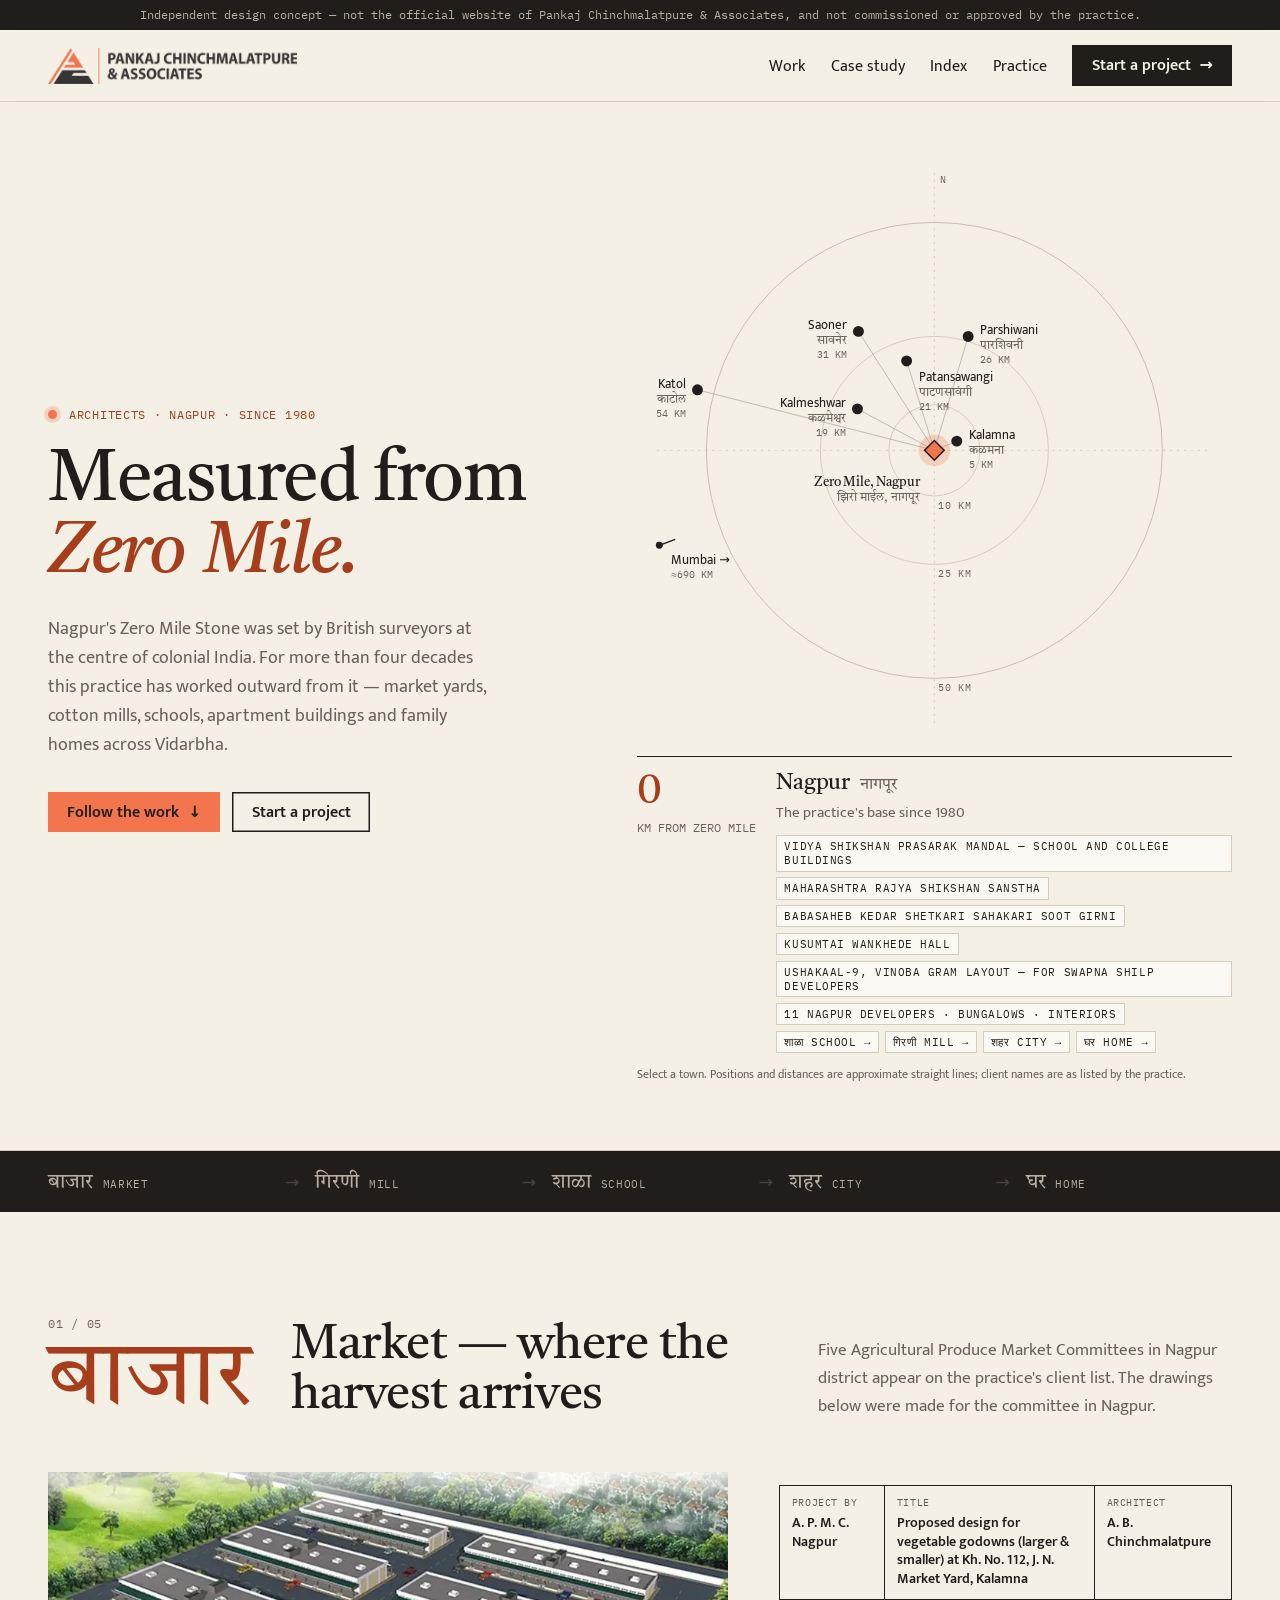
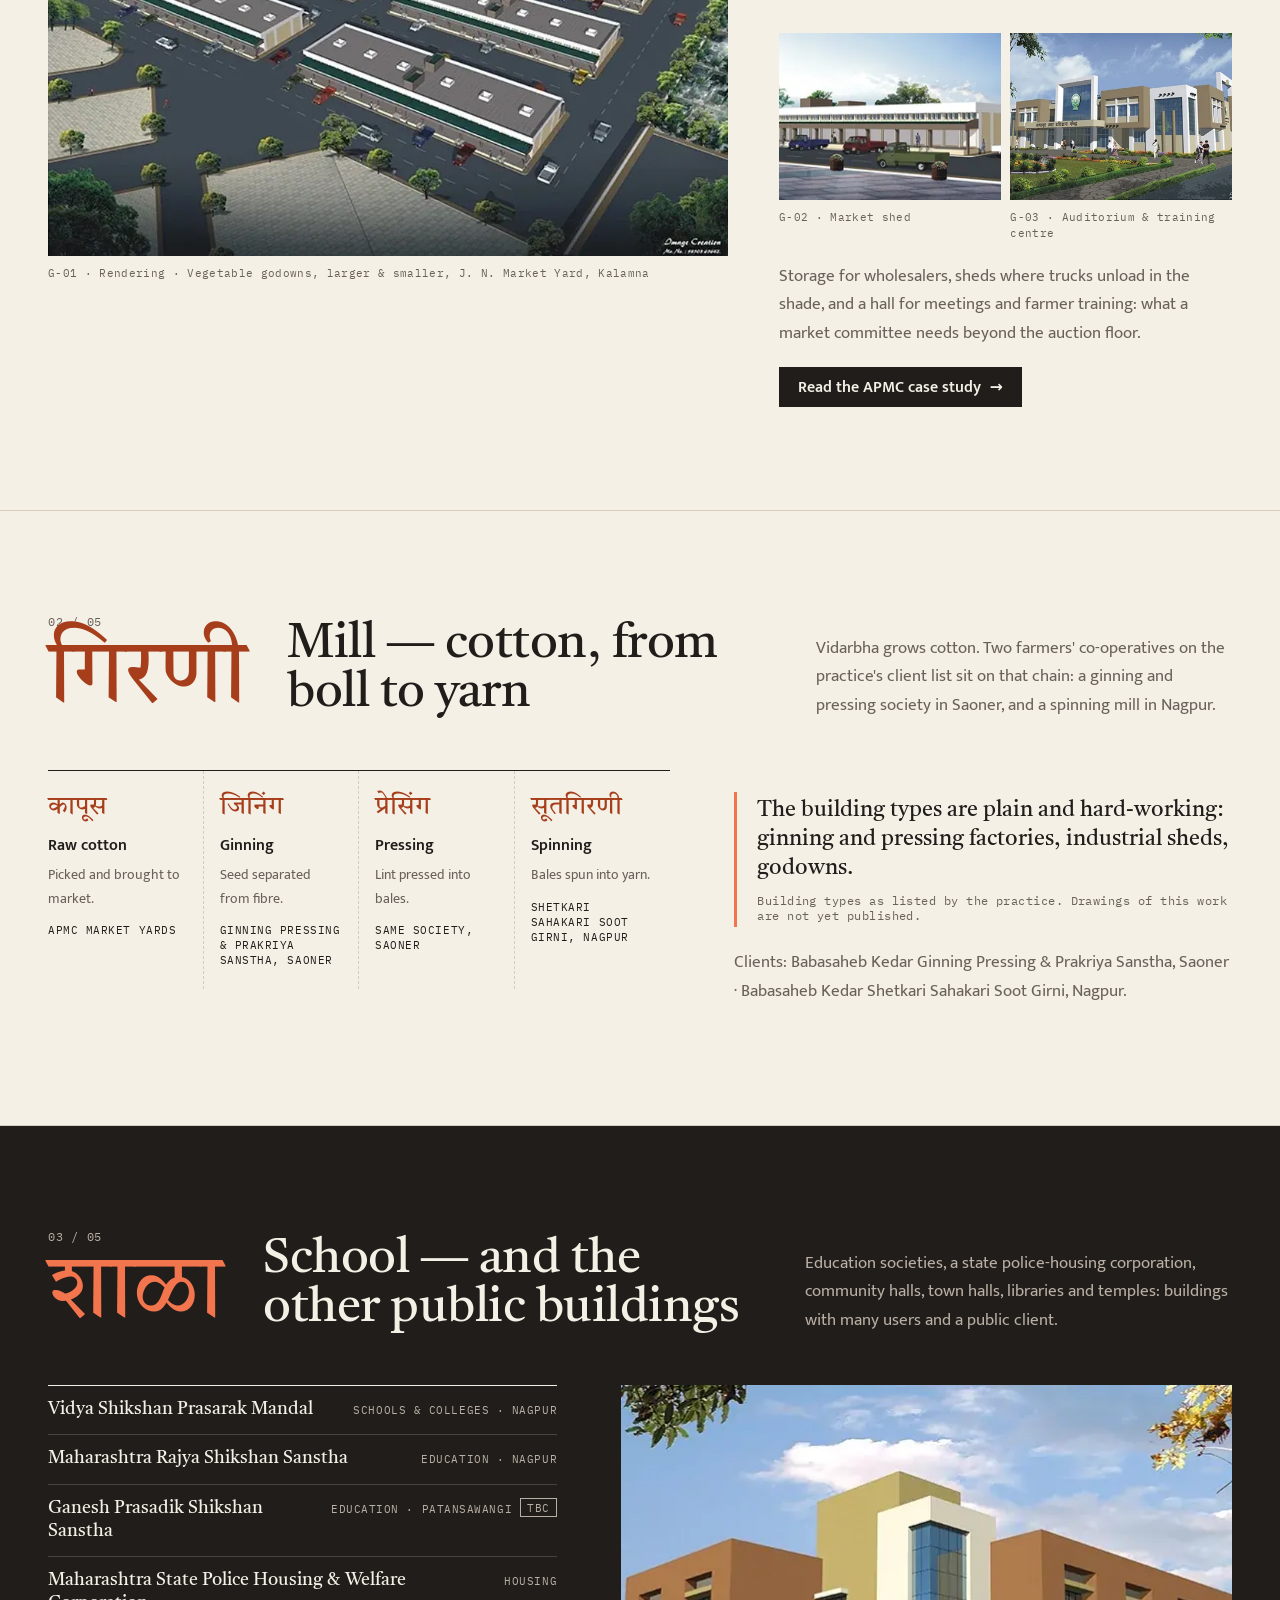
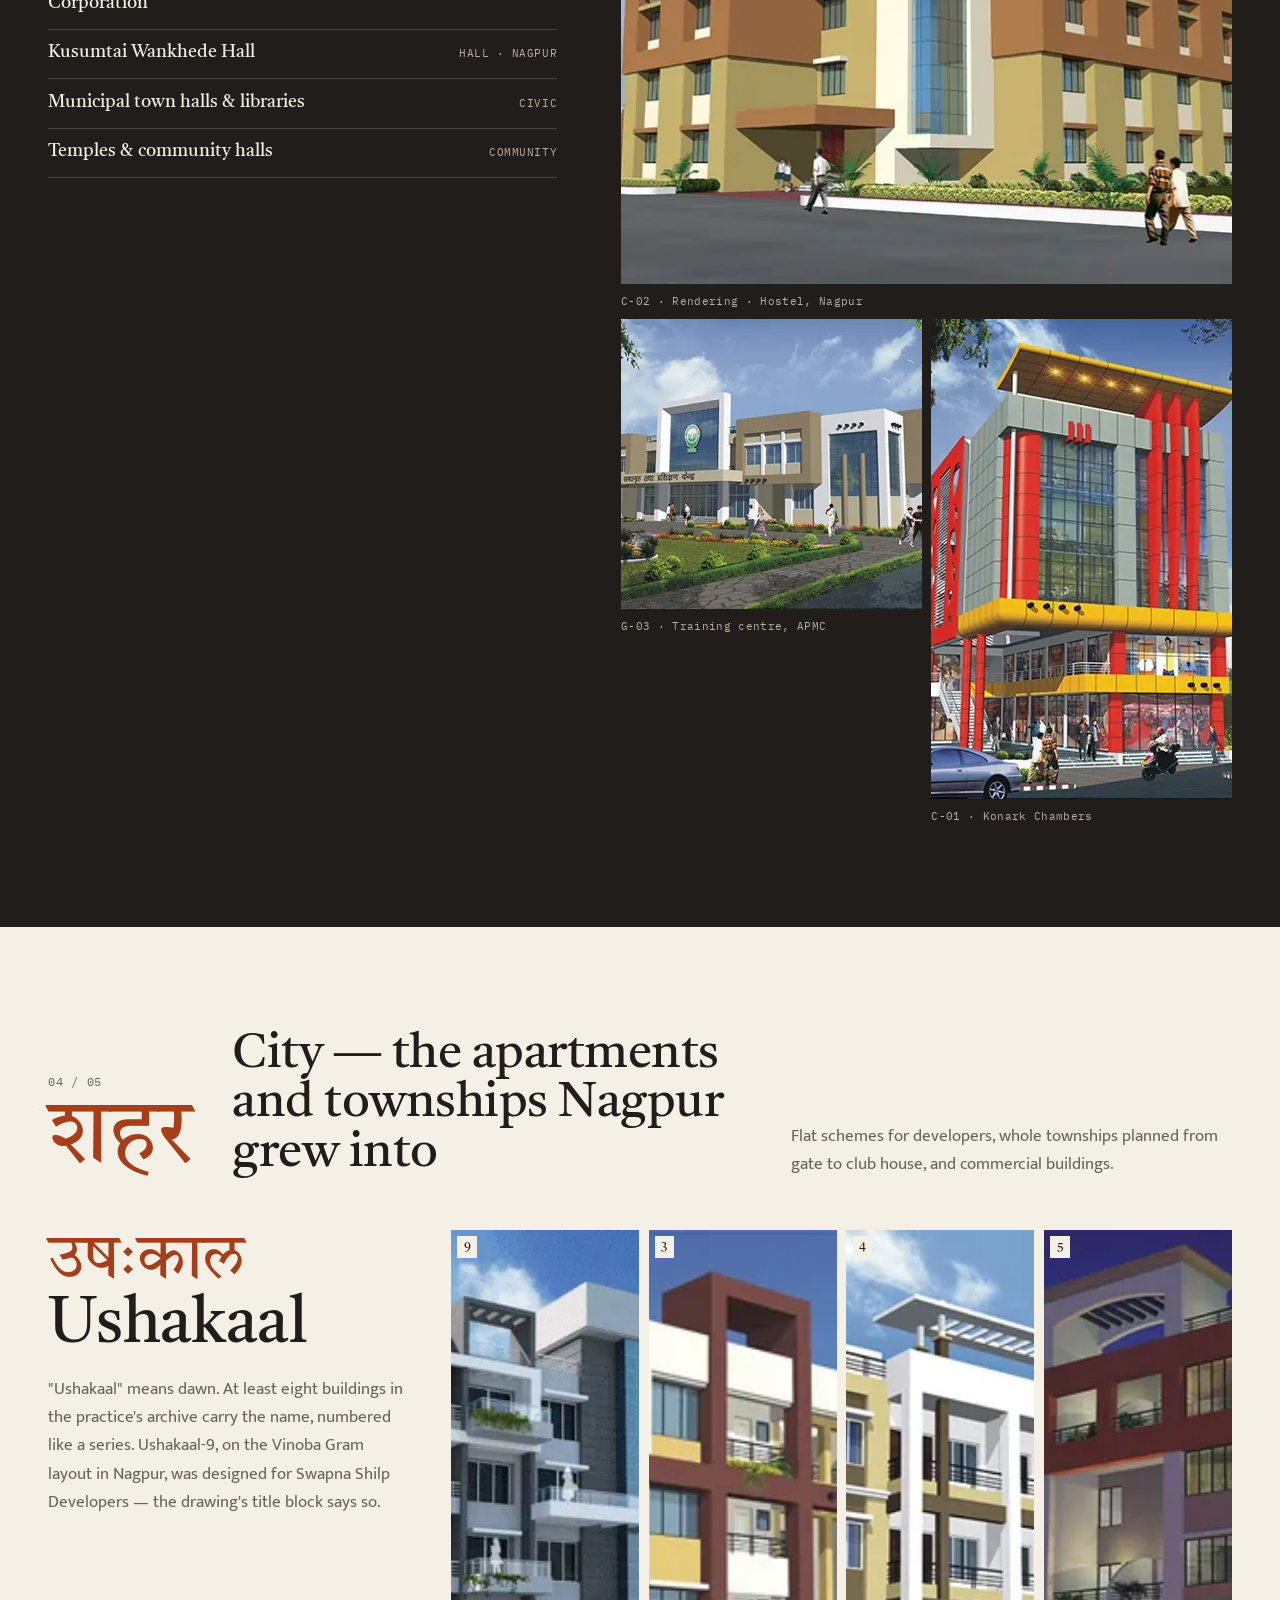
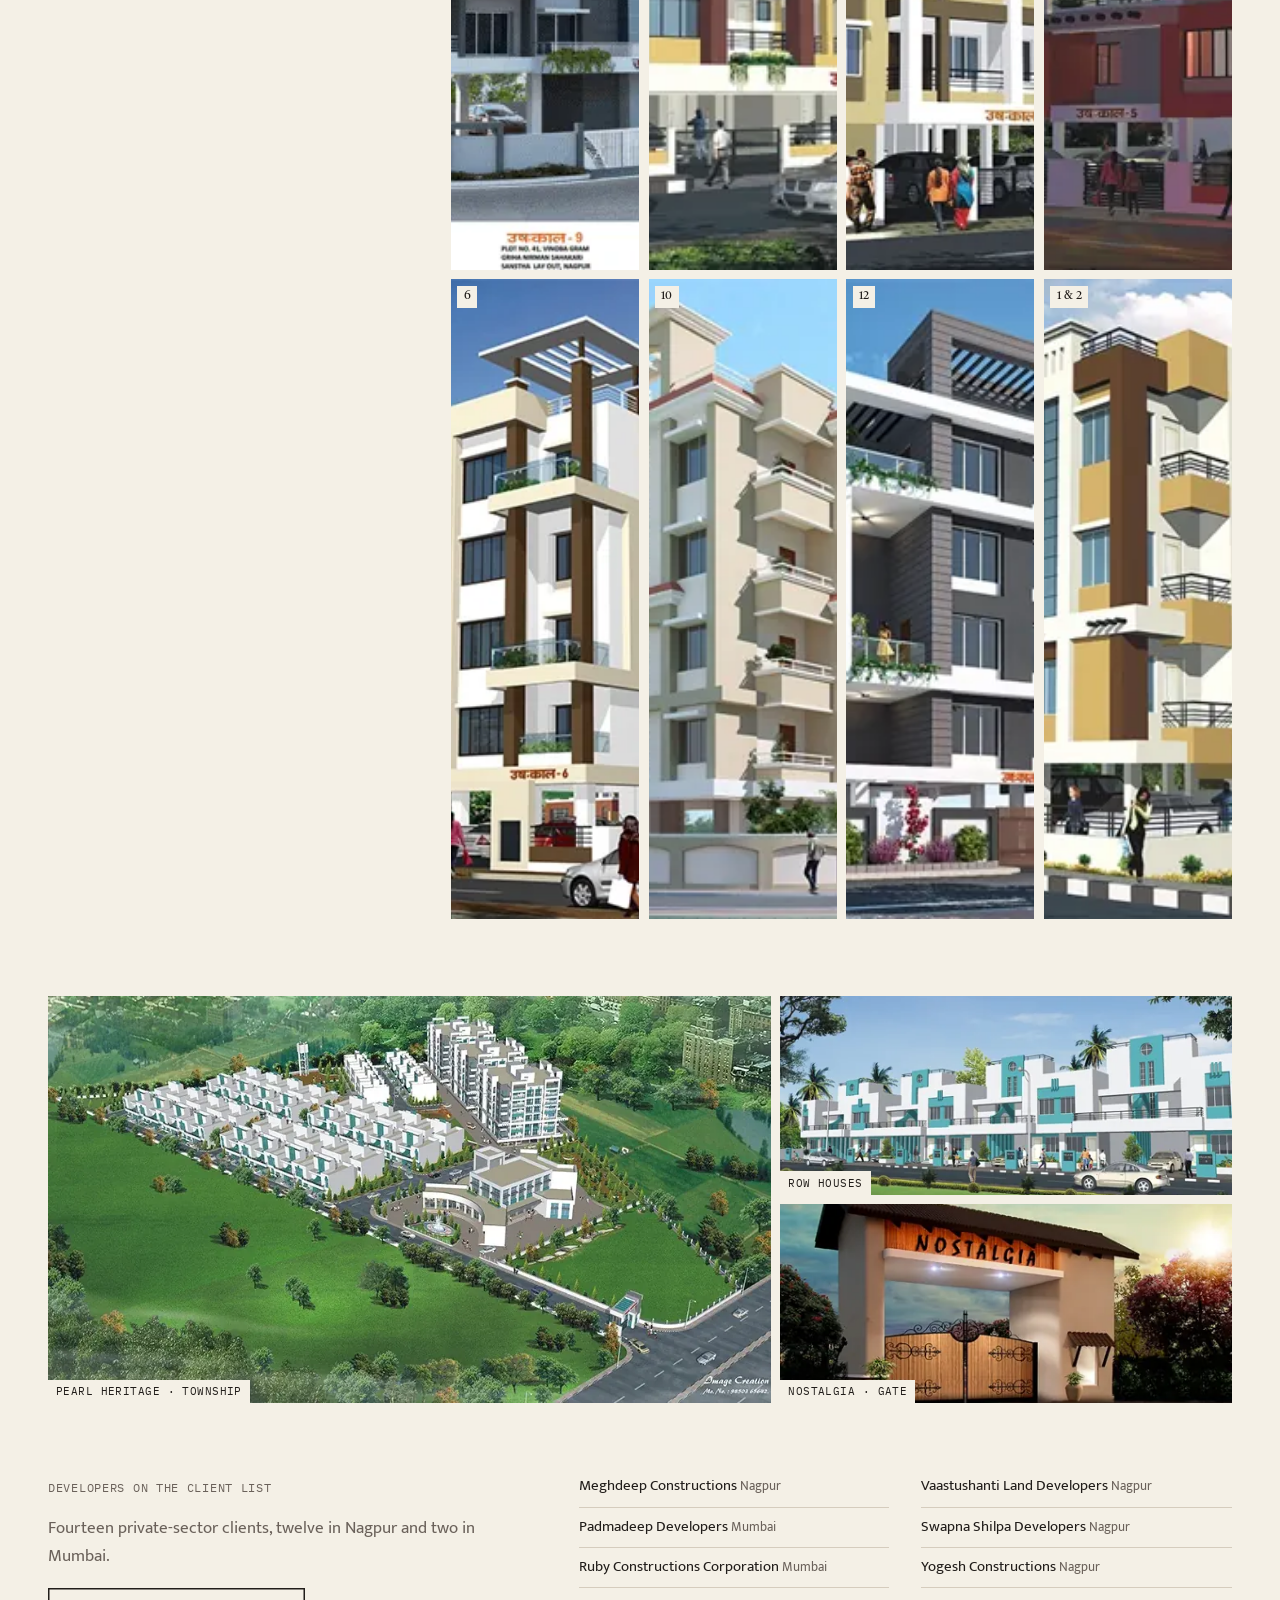
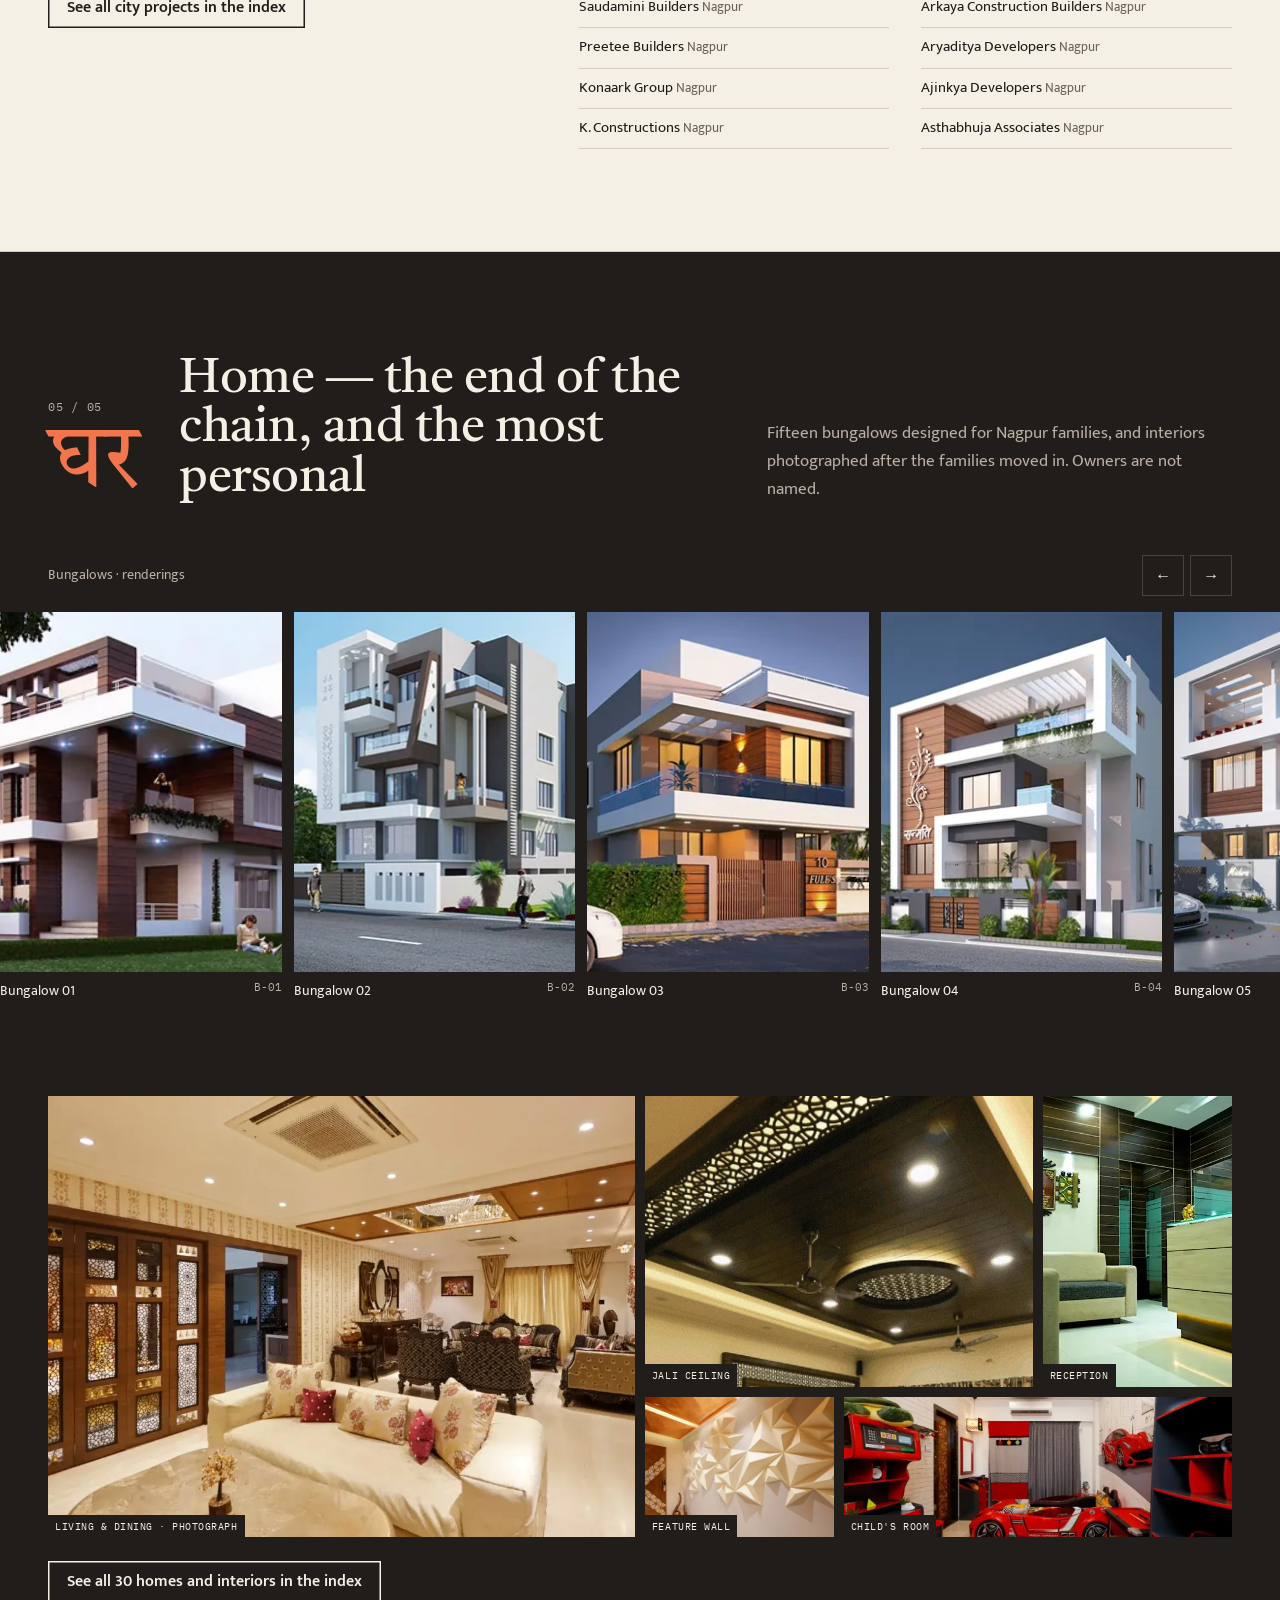
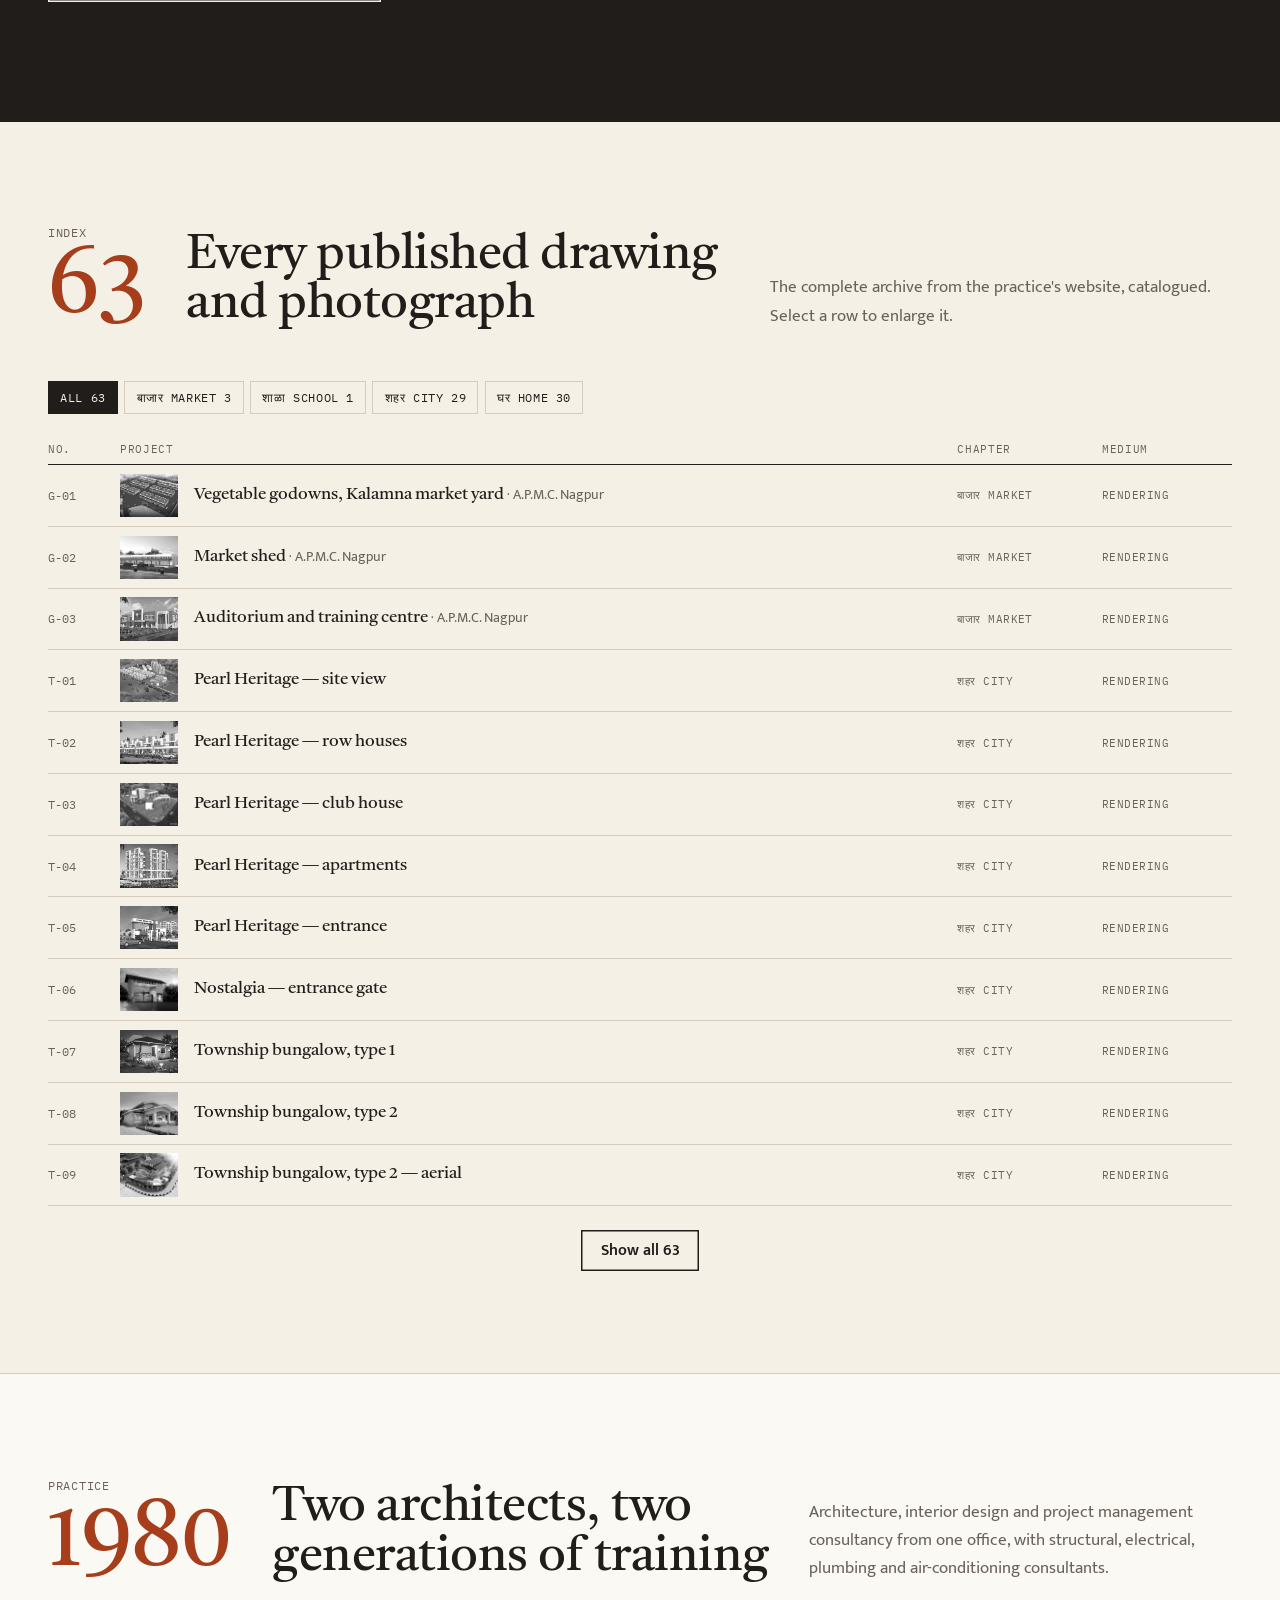
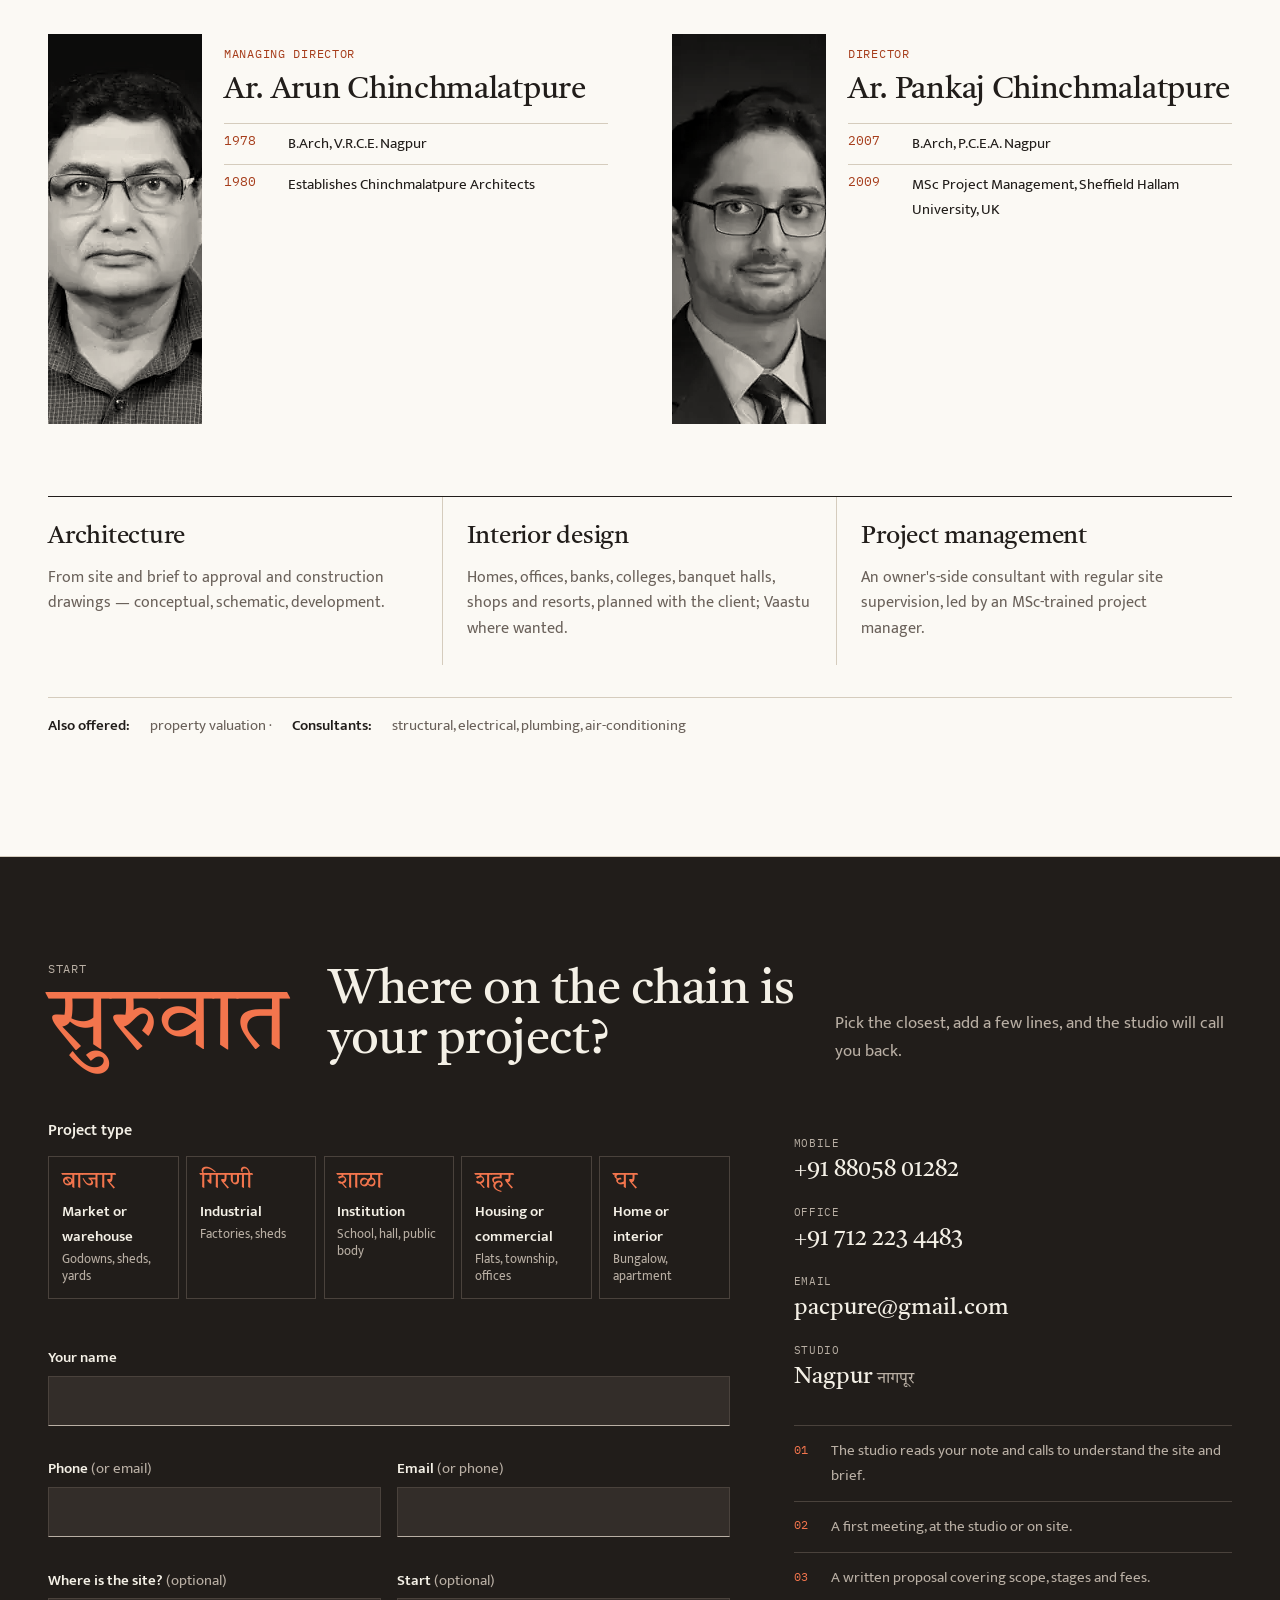
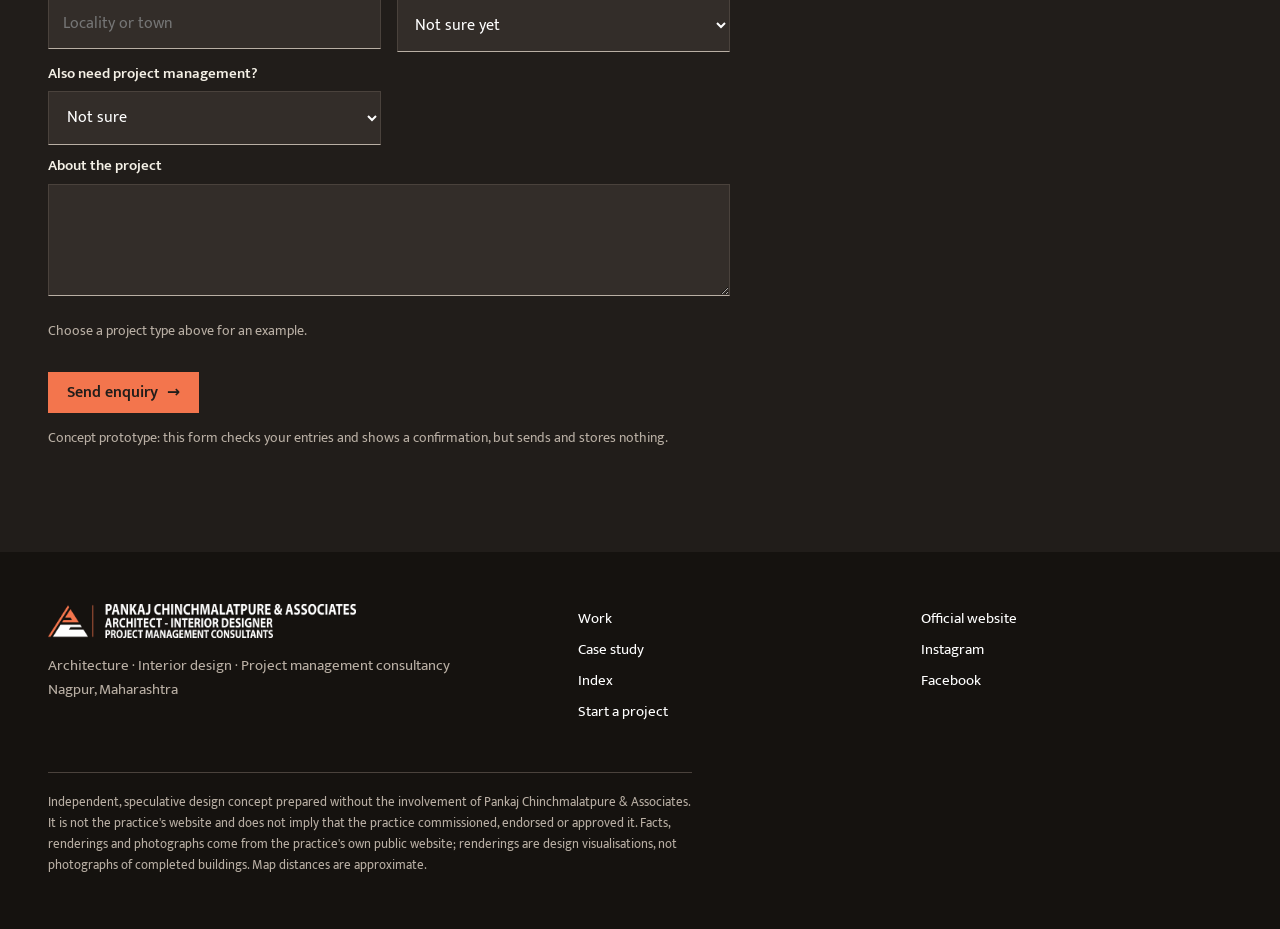
==== commit b9e7fcf1: "Fix body font loading and 1024px layout issues found on the live build Co-Authored-By: Claude Opus 5" ====
--- a/index.html
+++ b/index.html
@@ -370,7 +370,7 @@
 <dialog class="lb" id="lightbox" aria-labelledby="lb-title">
   <button class="lb-close" type="button" data-close>Close ✕</button>
   <figure class="lb-fig">
-    <div class="lb-img"><img id="lb-img" src="data:," alt=""></div>
+    <div class="lb-img"><img id="lb-img" alt=""></div>
     <figcaption class="lb-cap">
       <span class="mono" id="lb-code"></span><h3 id="lb-title"></h3><p id="lb-sub"></p><p id="lb-kind"></p>
       <p id="lb-link" hidden><a href="case-study-apmc.html">Read the case study →</a></p>
--- a/css/site.css
+++ b/css/site.css
@@ -8,7 +8,7 @@
 @font-face{font-family:"Tiro";src:url(../fonts/tiro-devanagari-marathi-devanagari-400-normal.woff2) format("woff2");font-display:swap;unicode-range:U+0900-097F,U+1CD0-1CFF,U+200C-200D,U+25CC,U+A8E0-A8FF}
 @font-face{font-family:"Mukta";src:url(../fonts/mukta-latin-400-normal.woff2) format("woff2");font-weight:400;font-display:swap;unicode-range:U+0000-024F,U+2000-206F,U+20B9,U+2190-21FF}
 @font-face{font-family:"Mukta";src:url(../fonts/mukta-latin-600-normal.woff2) format("woff2");font-weight:600;font-display:swap;unicode-range:U+0000-024F,U+2000-206F,U+2190-21FF}
-@font-face{font-family:"Mukta";src:url(../fonts/mukta-devanagari-400-normal.woff2) format("woff2");font-weight:400 600;font-display:swap;unicode-range:U+0900-097F,U+200C-200D,U+25CC}
+@font-face{font-family:"Mukta";src:url(../fonts/mukta-devanagari-400-normal.woff2) format("woff2");font-weight:400;font-display:swap;unicode-range:U+0900-097F,U+200C-200D,U+25CC}
 @font-face{font-family:"Plex Mono";src:url(../fonts/ibm-plex-mono-latin-400-normal.woff2) format("woff2");font-display:swap}
 
 :root{
@@ -158,7 +158,8 @@
 .titleblock dt{font:400 .6rem var(--mono);letter-spacing:.06em;text-transform:uppercase;opacity:.7}
 .titleblock dd{margin:.3rem 0 0;font:600 .9rem/1.3 var(--sans)}
 @media (max-width:560px){.titleblock{grid-template-columns:1fr}.titleblock div{border-right:0;border-bottom:1px solid currentColor}.titleblock div:last-child{border-bottom:0}}
-@media (max-width:900px){.market{grid-template-columns:1fr}}
+@media (max-width:1100px){.market{grid-template-columns:1fr}.market .side{display:grid;grid-template-columns:1fr 1fr;gap:1.25rem;align-items:start}.market .side .titleblock{grid-column:1/-1}}
+@media (max-width:640px){.market .side{display:flex}}
 
 /* Mill chapter: cotton chain diagram */
 .mill{display:grid;grid-template-columns:minmax(0,1.25fr) minmax(0,1fr);gap:clamp(2rem,5vw,4rem);align-items:start}
@@ -390,3 +391,10 @@
 .idx-more{display:flex;justify-content:center;margin-top:1.5rem}
 .cs-hero .ch-mr,.cs-hero .tbc{color:var(--coral)}
 .cs-hero .cap{color:var(--muted-dk)}
+.pair img{height:auto}
+.market .big button,.township figure > button,.school .stack button{width:100%!important}
+.township figure > button img{height:100%}
+.township > figure:first-child{aspect-ratio:887/500}
+.township > figure:first-child > button,.township > figure:first-child img{height:100%}
+@media (max-width:760px){.township .t-side figure{aspect-ratio:16/10}}
+@media (min-width:761px){.township .t-side figure{overflow:hidden}.township .t-side img{position:absolute;inset:0;height:100%}}
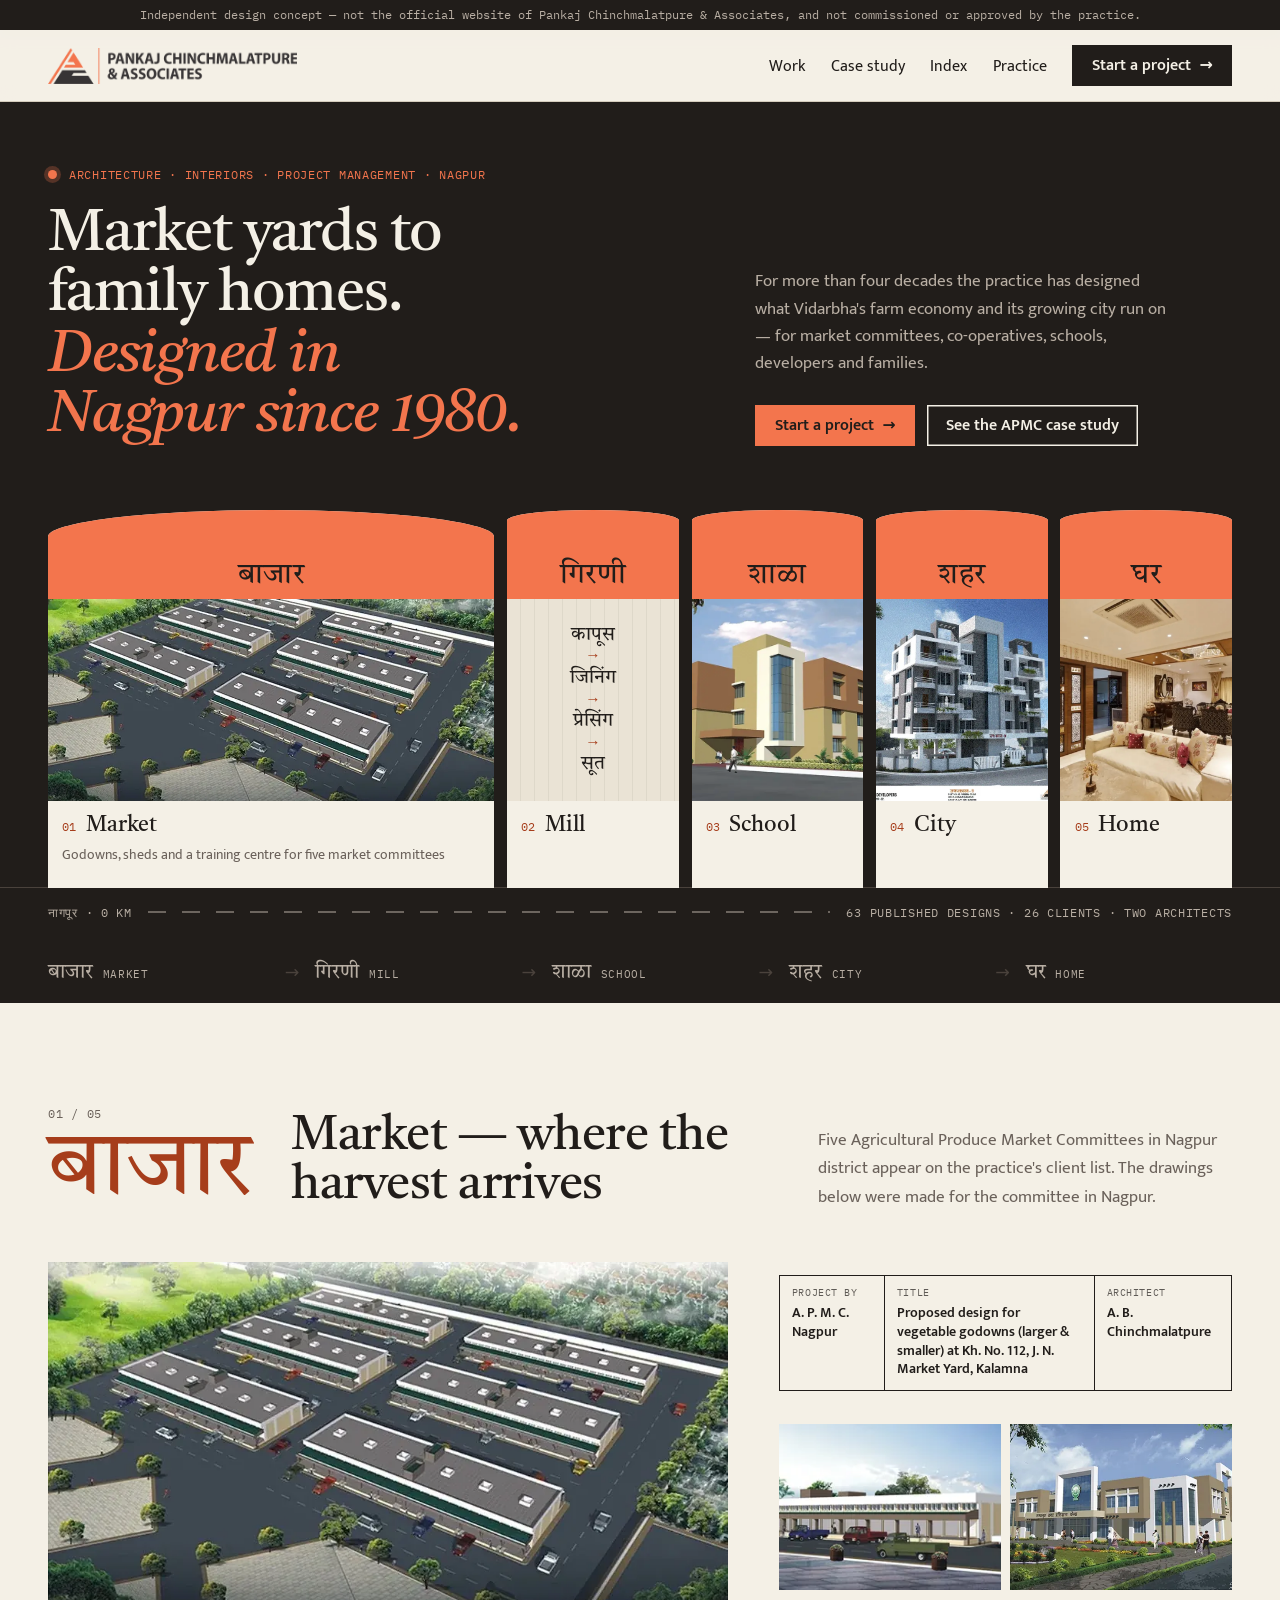
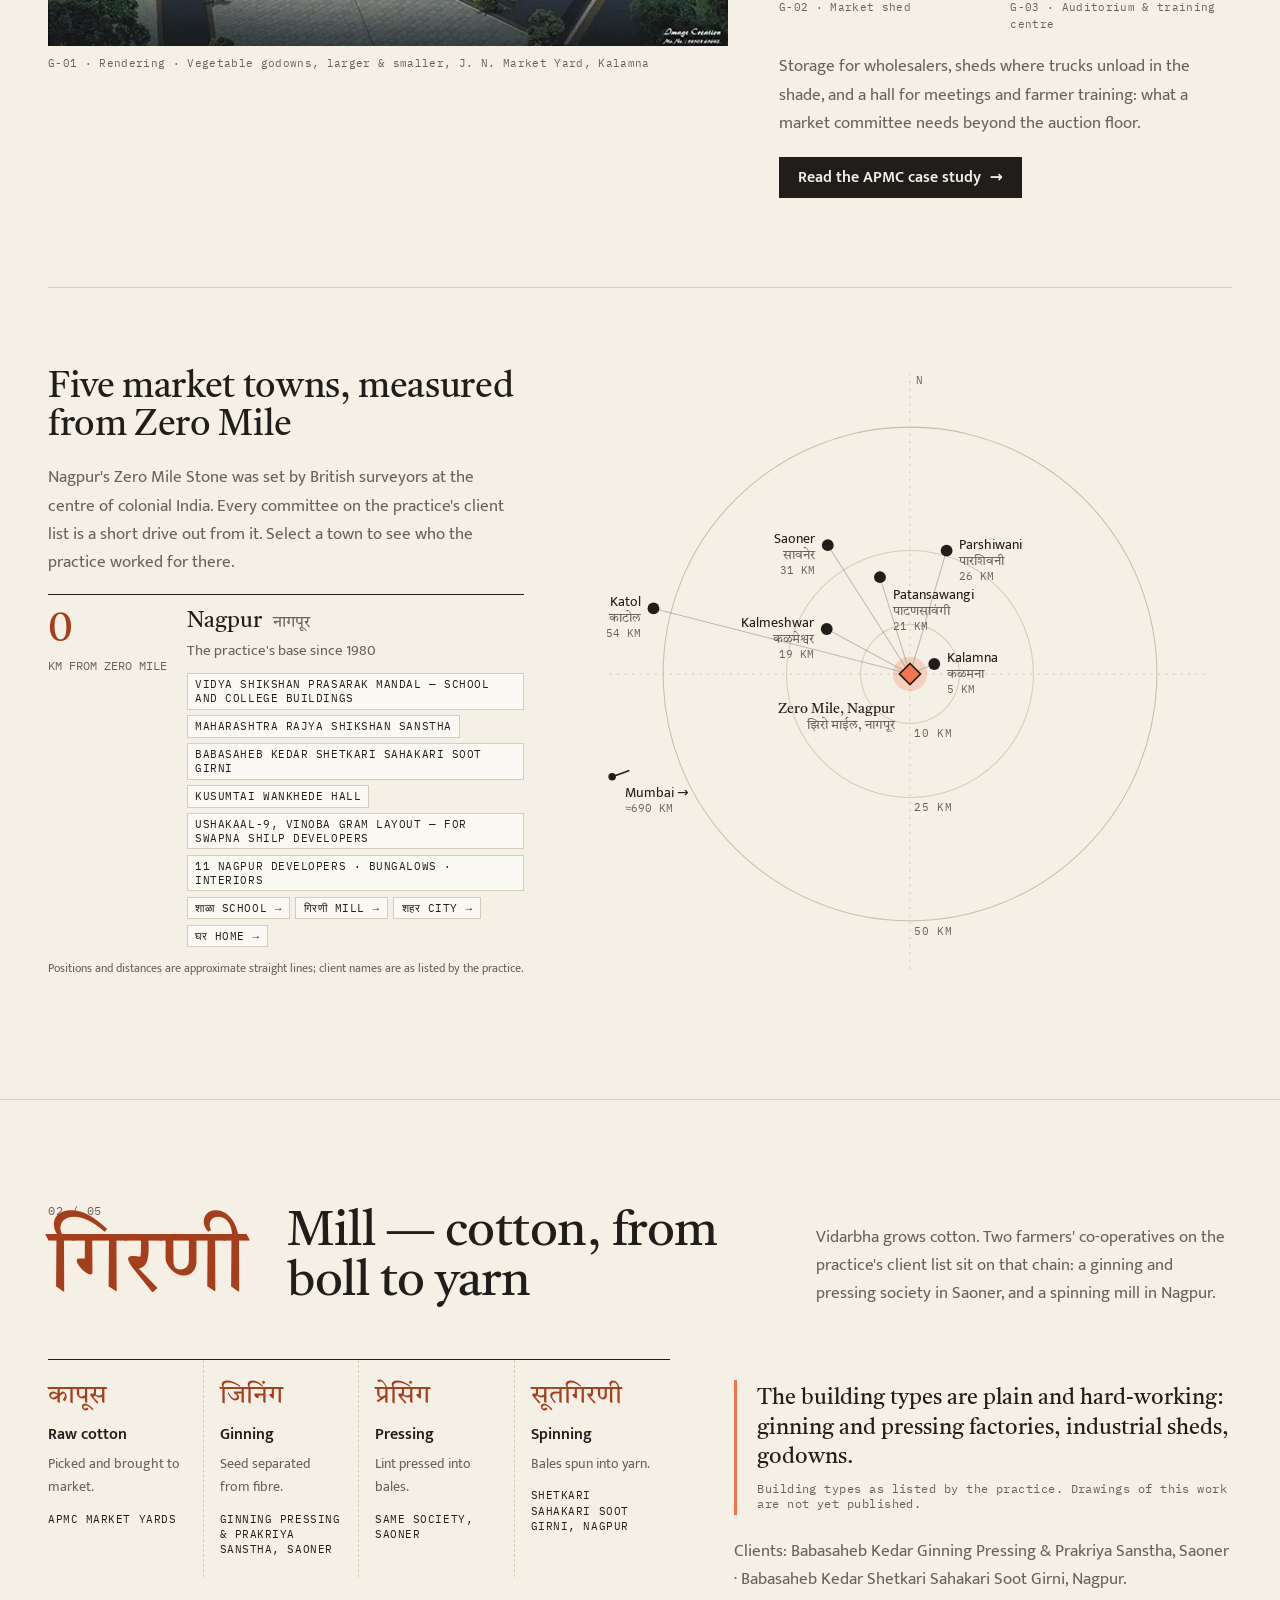
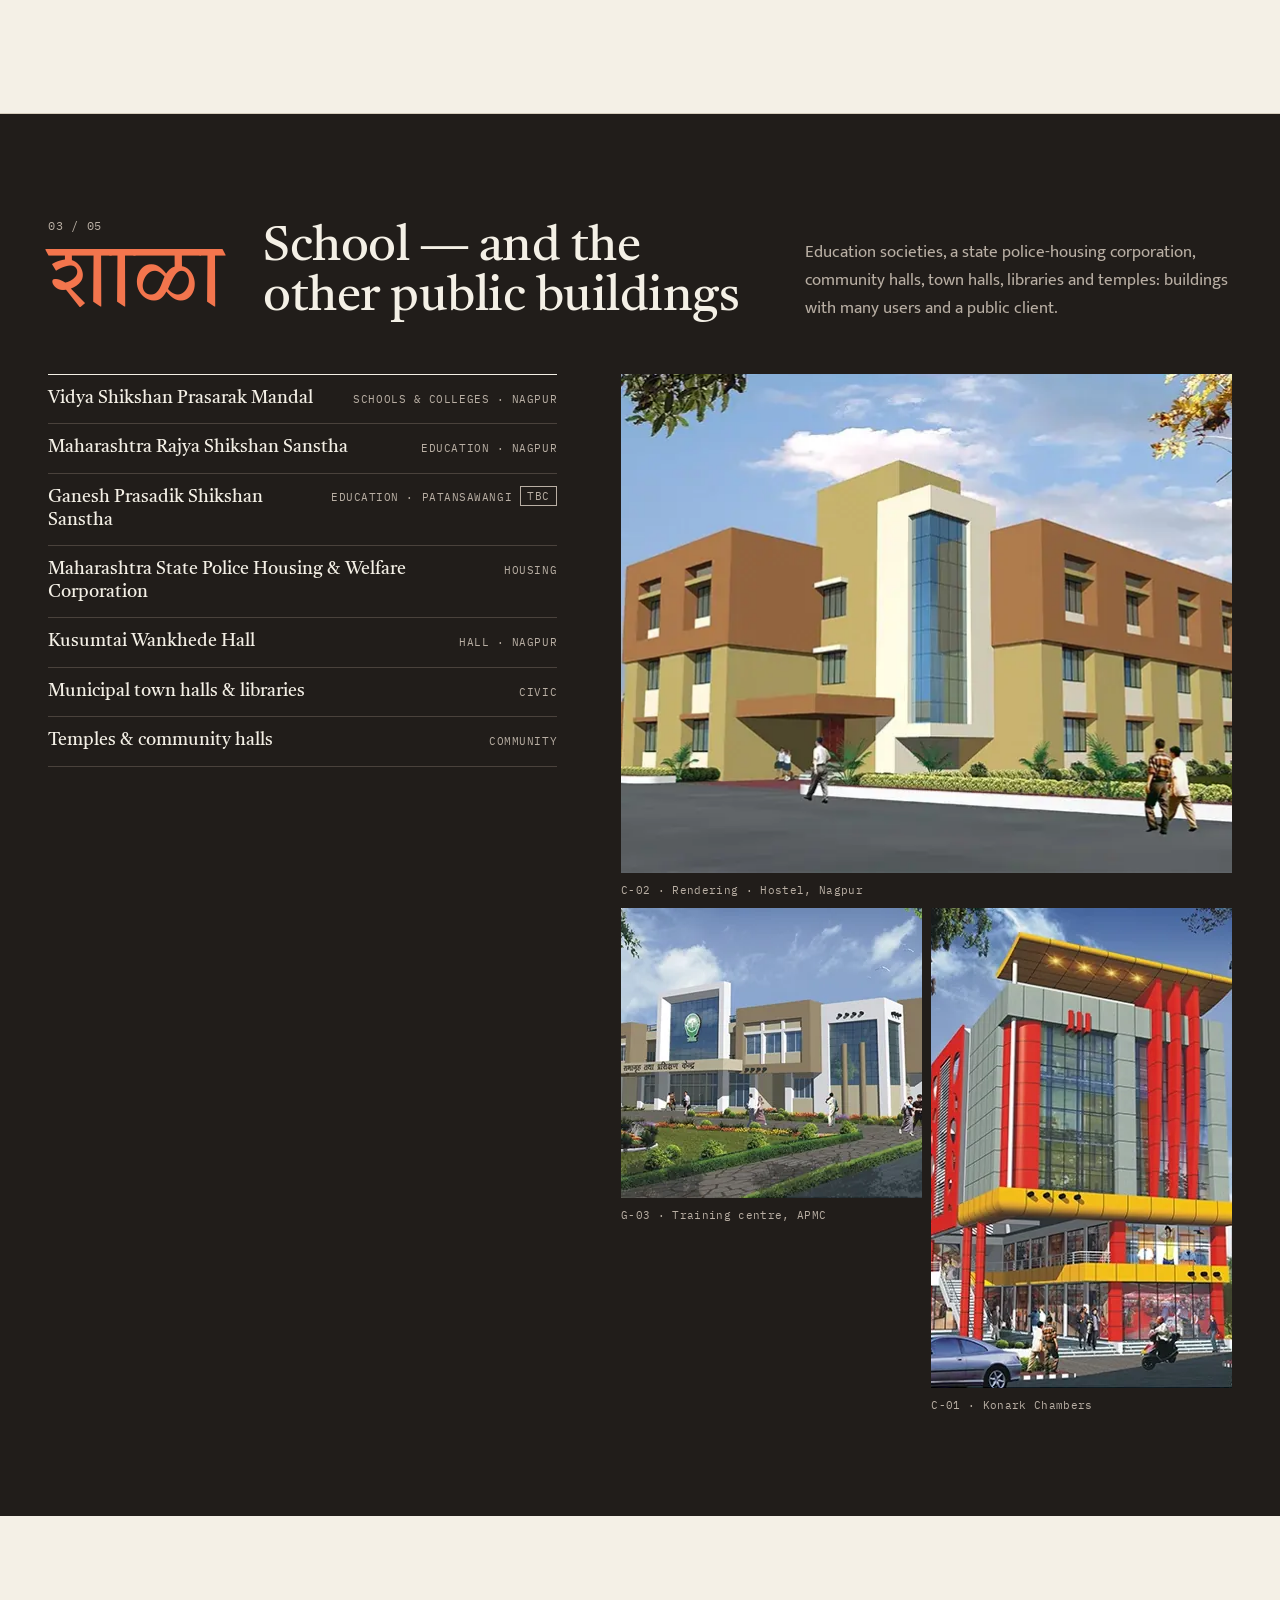
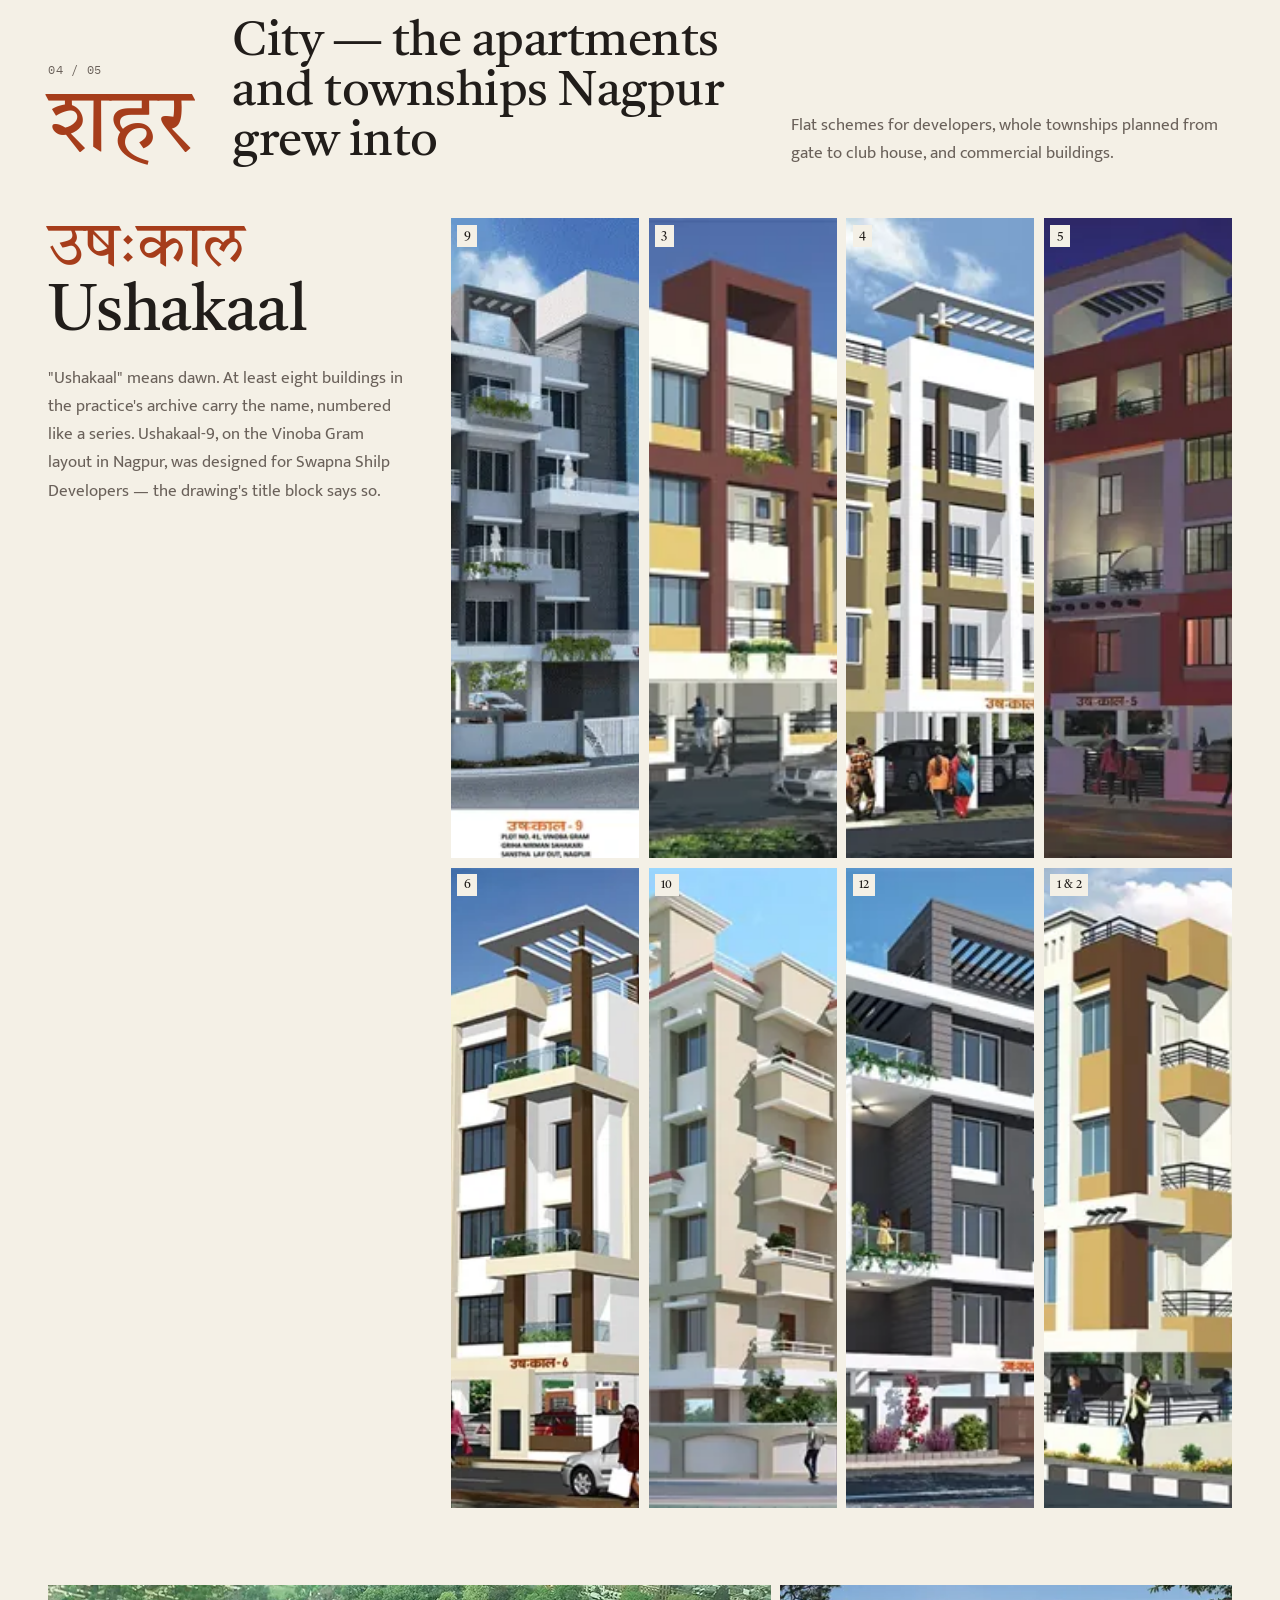
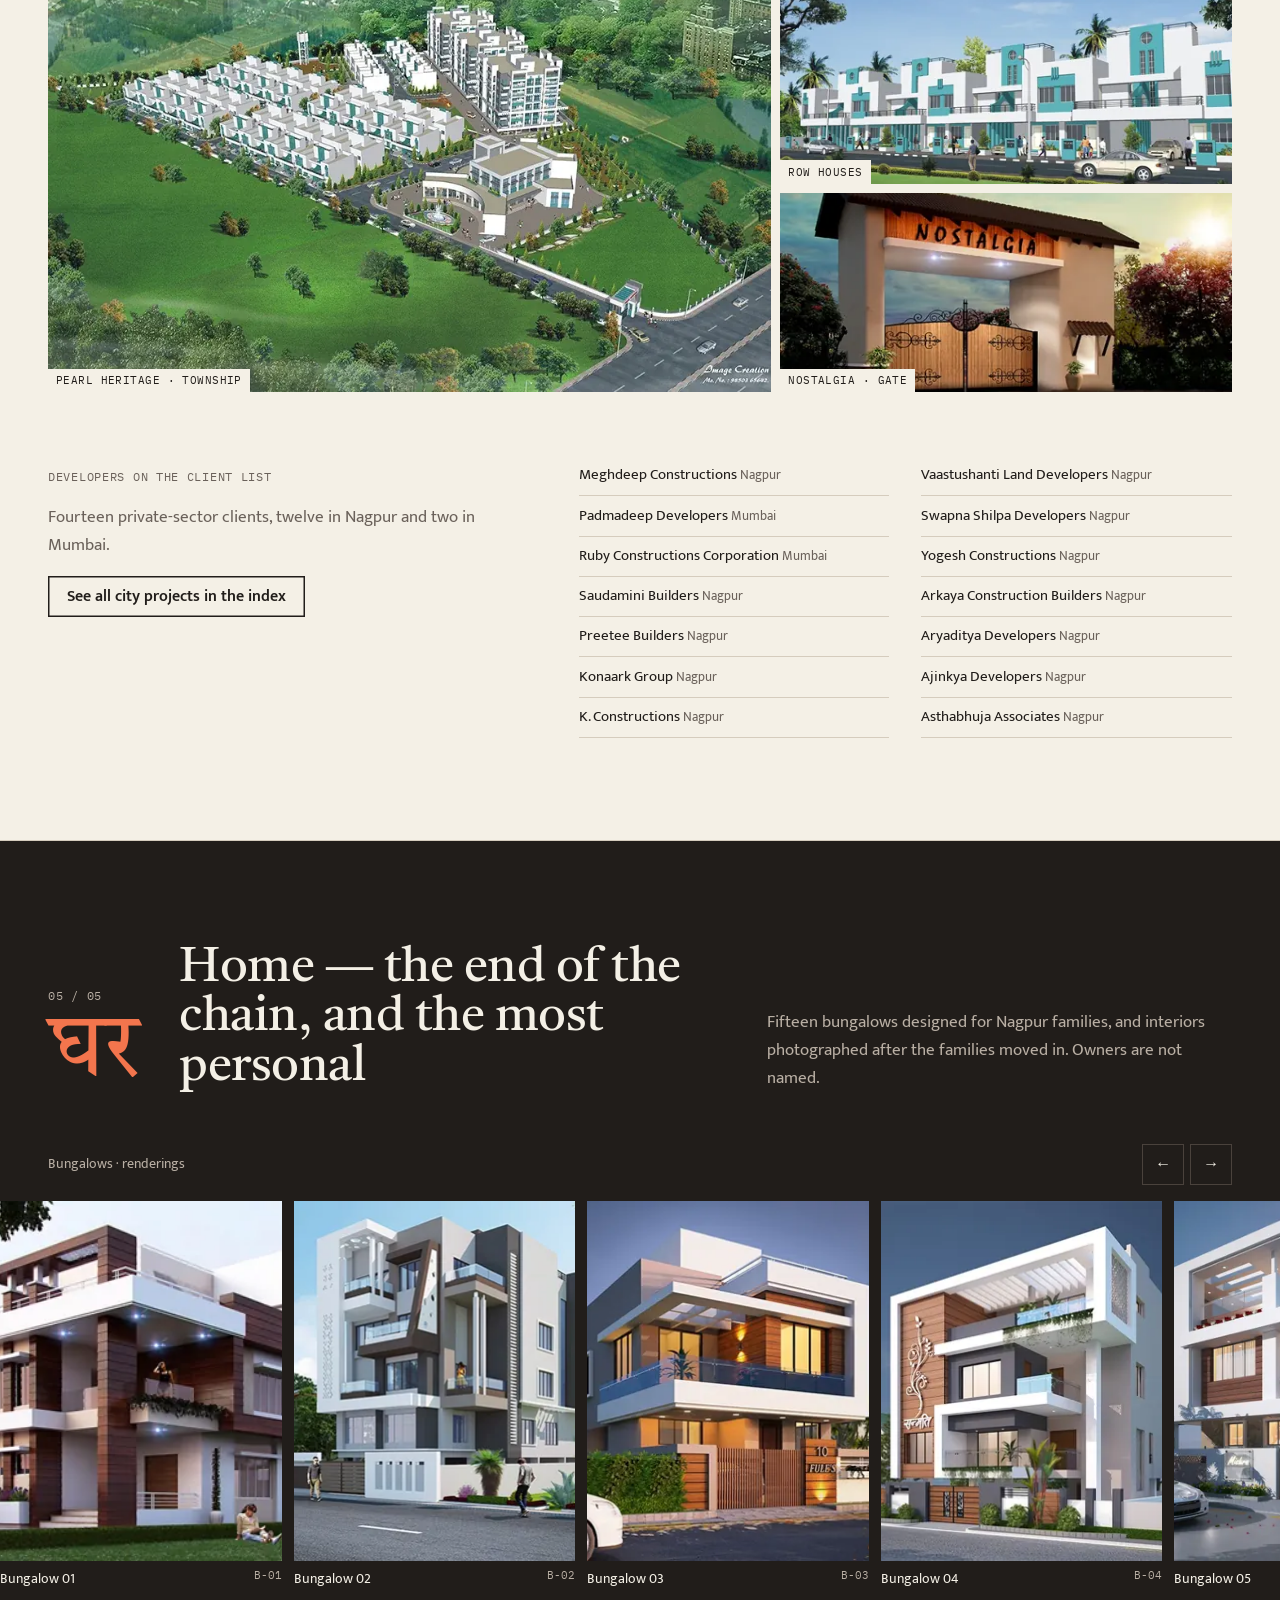
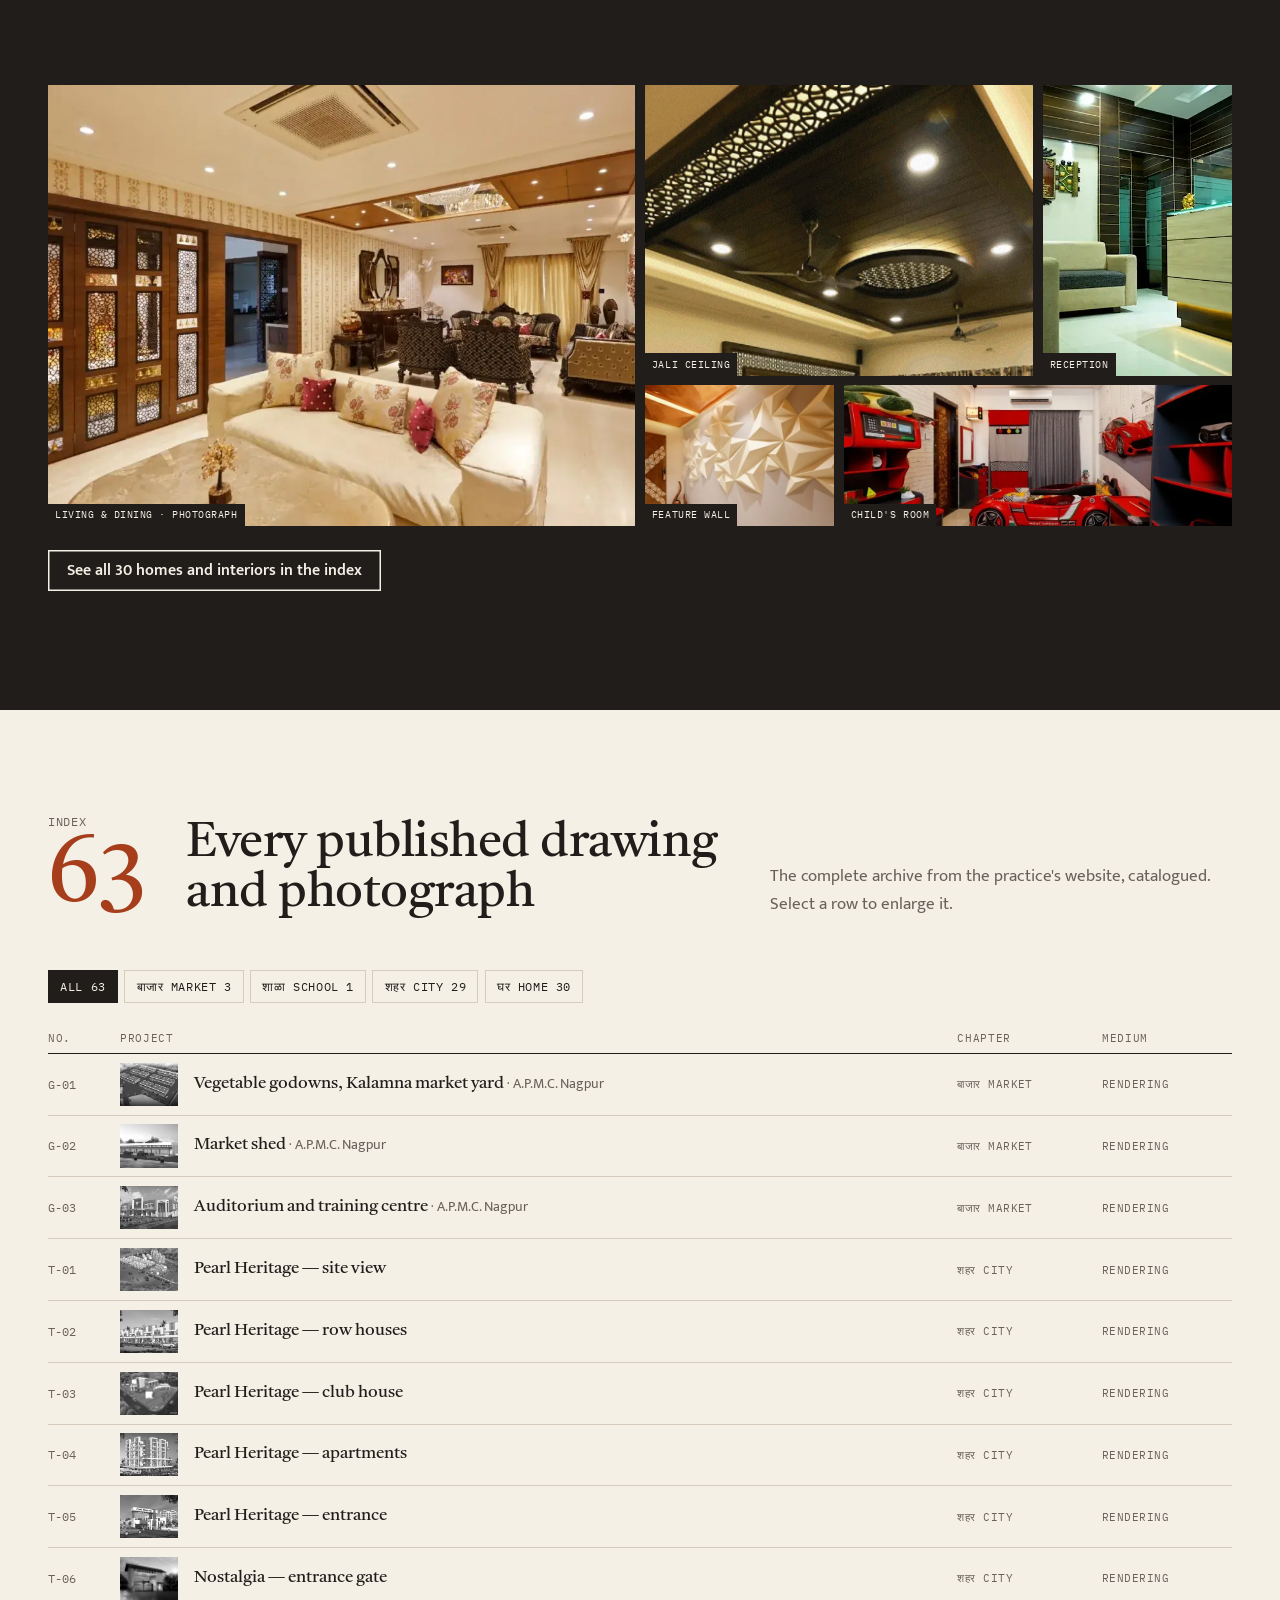
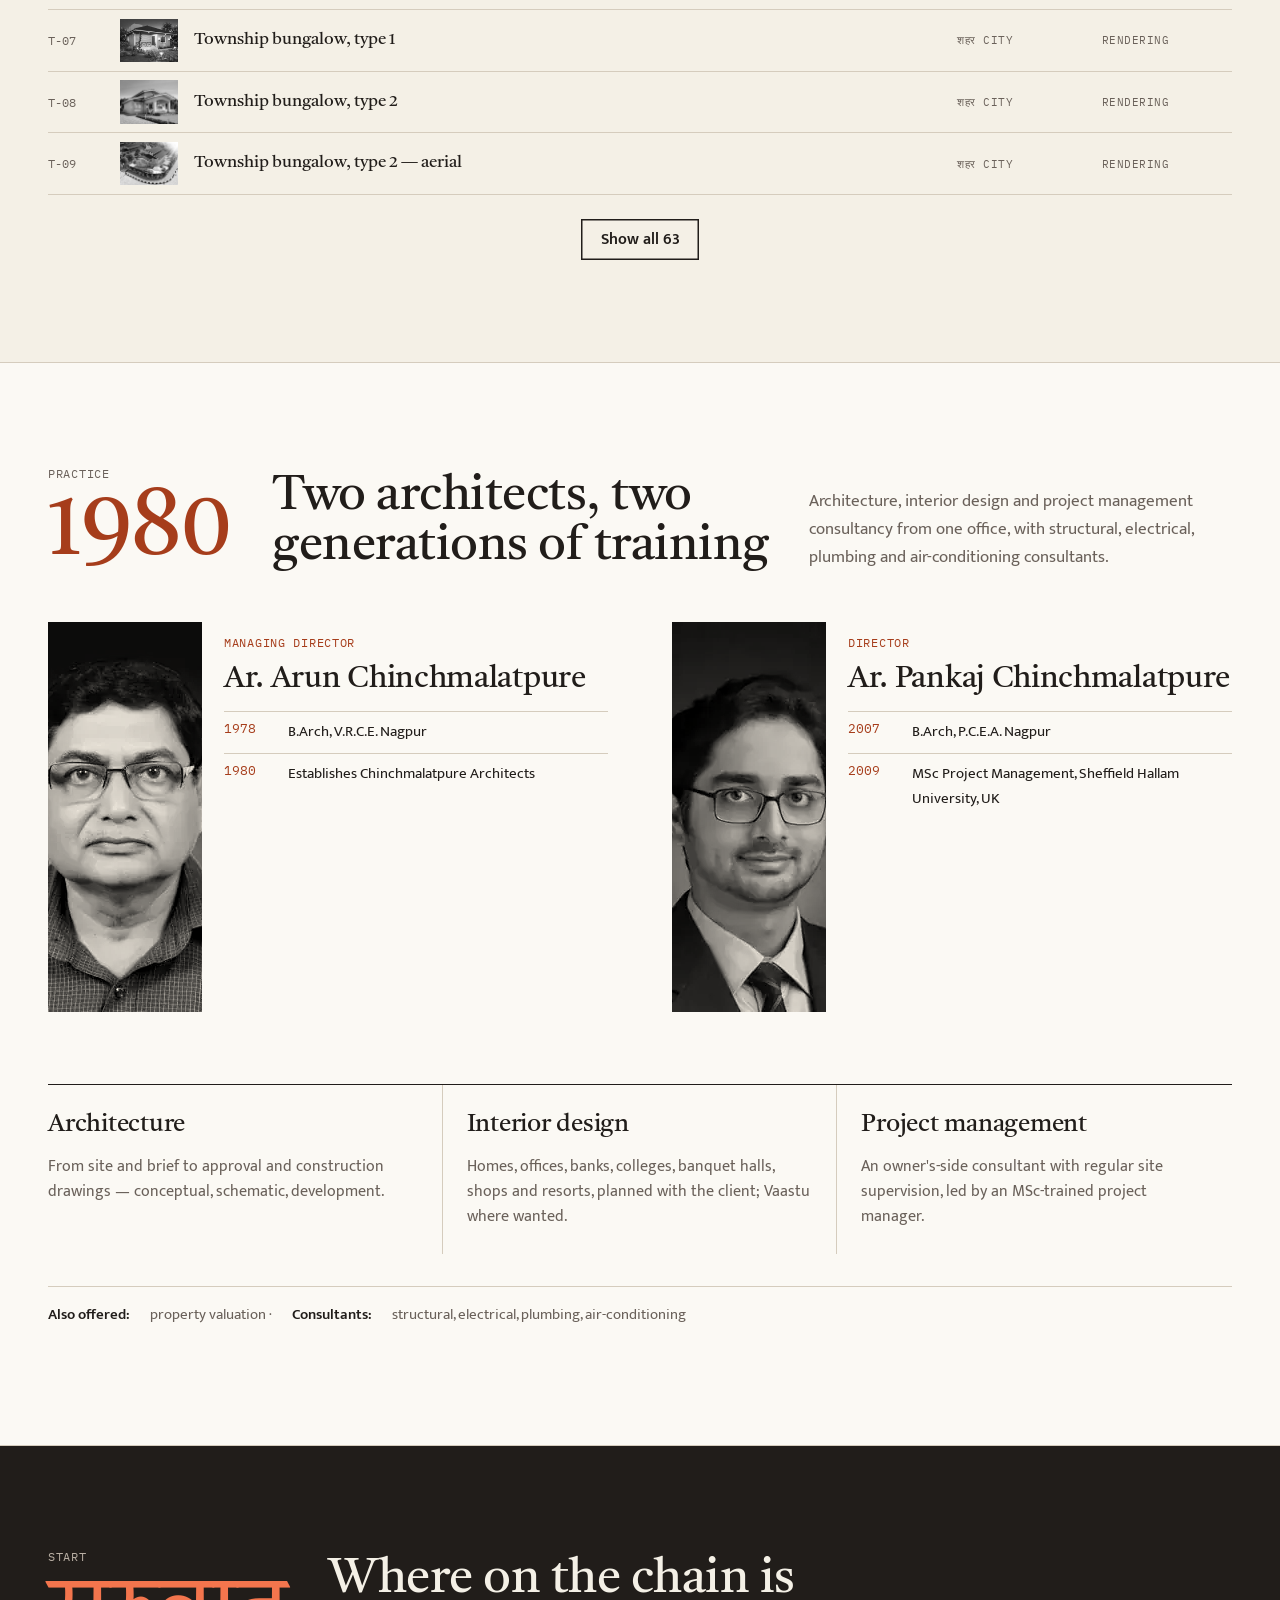
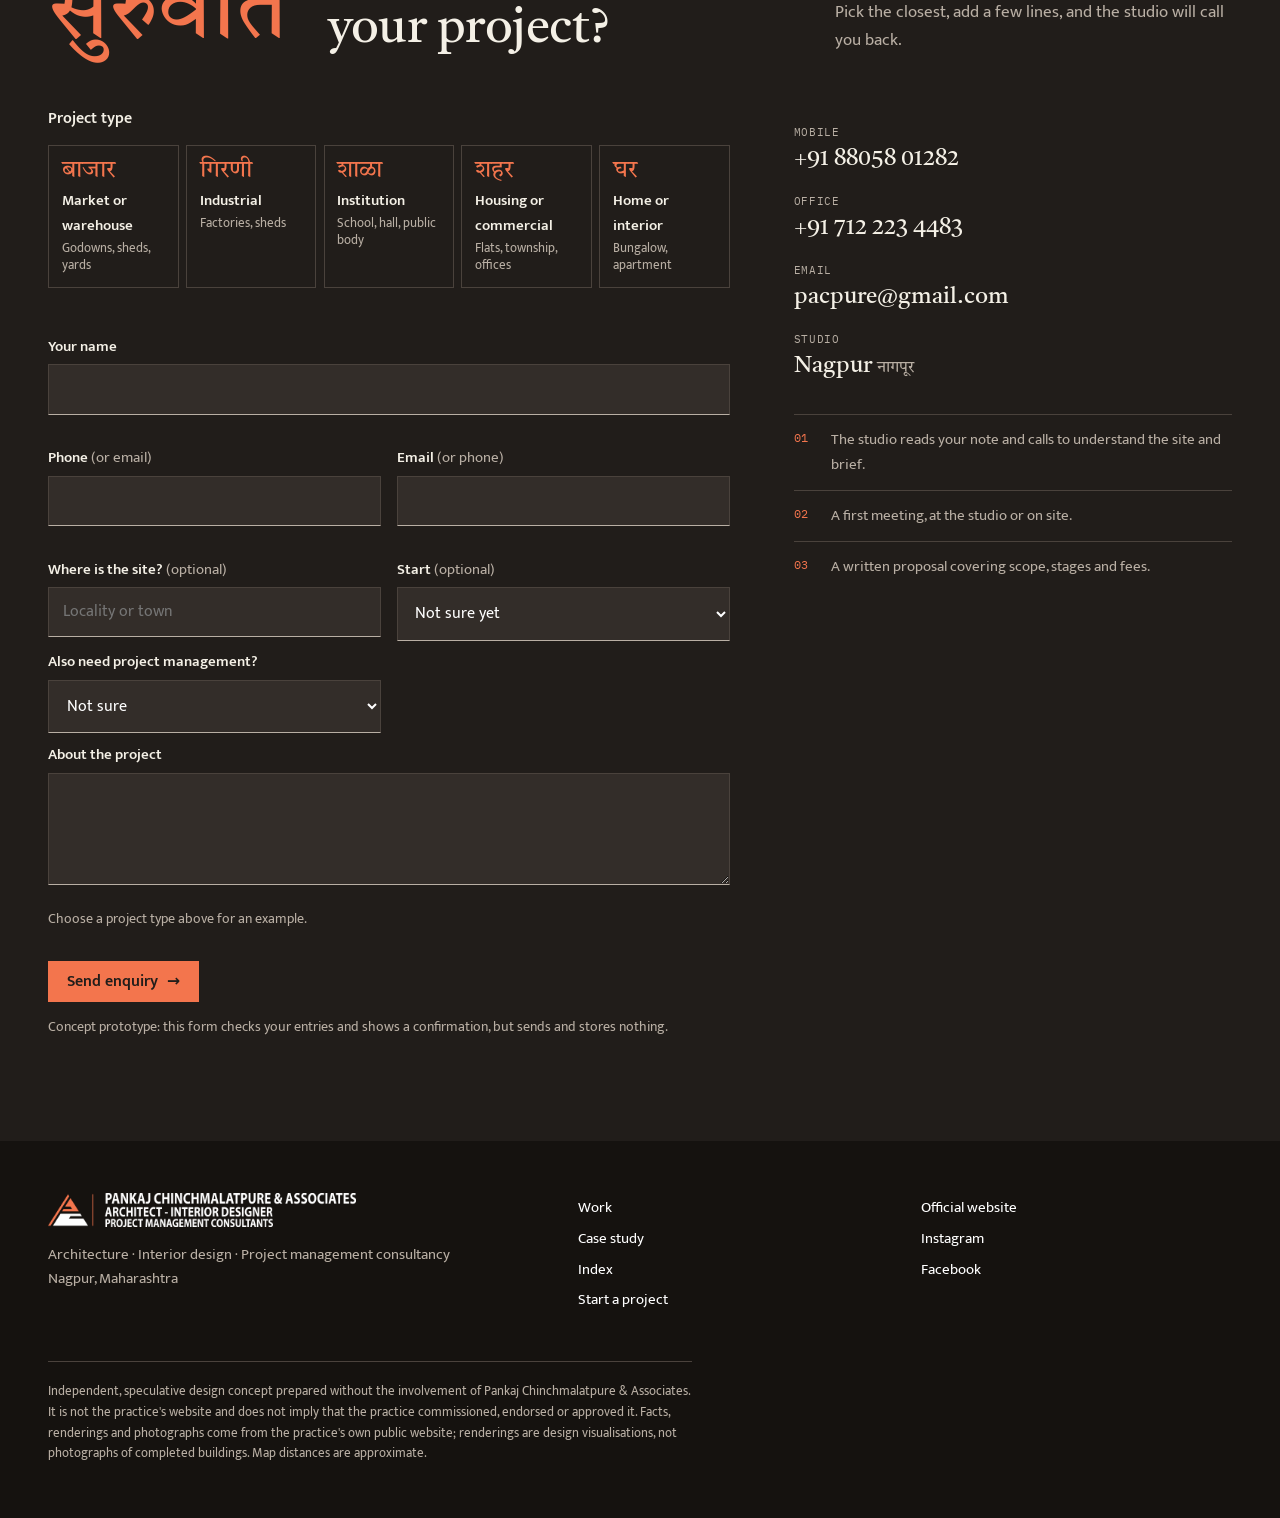
==== commit c60ad7c1: "New hero: five milestones on the road out of Nagpur; map moved into Market chapter Co-Authored-By: C" ====
--- a/index.html
+++ b/index.html
@@ -37,17 +37,99 @@
 
 <main id="main">
   <section class="hero" aria-labelledby="h-hero">
-    <div class="wrap hero-grid">
-      <div>
-        <p class="eyebrow mono"><span class="dot" aria-hidden="true"></span>Architects · Nagpur · since 1980</p>
-        <h1 id="h-hero">Measured from <em>Zero Mile.</em></h1>
-        <p class="lede">Nagpur's Zero Mile Stone was set by British surveyors at the centre of colonial India. For more than four decades this practice has worked outward from it — market yards, cotton mills, schools, apartment buildings and family homes across Vidarbha.</p>
+    <div class="wrap hero-top">
+      <div class="hero-copy">
+        <p class="eyebrow mono"><span class="dot" aria-hidden="true"></span>Architecture · Interiors · Project management · Nagpur</p>
+        <h1 id="h-hero">Market yards to family homes. <em>Designed in Nagpur since&nbsp;1980.</em></h1>
+      </div>
+      <div class="hero-side">
+        <p class="lede">For more than four decades the practice has designed what Vidarbha's farm economy and its growing city run on — for market committees, co-operatives, schools, developers and families.</p>
         <div class="actions">
-          <a class="btn coral" href="#market">Follow the work <span class="arr" aria-hidden="true">↓</span></a>
-          <a class="btn line" href="#enquire">Start a project</a>
-        </div>
-      </div>
-      <div class="map-wrap">
+          <a class="btn coral" href="#enquire">Start a project <span class="arr" aria-hidden="true">→</span></a>
+          <a class="btn line" href="case-study-apmc.html">See the APMC case study</a>
+        </div>
+      </div>
+    </div>
+    <nav class="road" aria-label="The five kinds of work, from market to home">
+      <a class="stone" href="#market" data-i="0">
+        <span class="cap"><span class="mr" lang="mr">बाजार</span></span>
+        <span class="face"><img src="assets/img/apmc-godowns.webp" alt="" width="886" height="501" fetchpriority="high"></span>
+        <span class="label"><span class="n">01</span><b>Market</b><span class="d">Godowns, sheds and a training centre for five market committees</span></span>
+      </a>
+      <a class="stone text" href="#mill" data-i="1">
+        <span class="cap"><span class="mr" lang="mr">गिरणी</span></span>
+        <span class="face"><span class="mill-type" aria-hidden="true"><span lang="mr">कापूस</span><span>→</span><span lang="mr">जिनिंग</span><span>→</span><span lang="mr">प्रेसिंग</span><span>→</span><span lang="mr">सूत</span></span></span>
+        <span class="label"><span class="n">02</span><b>Mill</b><span class="d">Cotton ginning, pressing and spinning co-operatives</span></span>
+      </a>
+      <a class="stone" href="#school" data-i="2">
+        <span class="cap"><span class="mr" lang="mr">शाळा</span></span>
+        <span class="face"><img src="assets/img/hostel-nagpur.webp" alt="" width="818" height="499"></span>
+        <span class="label"><span class="n">03</span><b>School</b><span class="d">Schools, colleges, halls and police housing</span></span>
+      </a>
+      <a class="stone" href="#city" data-i="3">
+        <span class="cap"><span class="mr" lang="mr">शहर</span></span>
+        <span class="face"><img src="assets/img/ushakaal-09.webp" alt="" width="695" height="561" style="object-position:50% 25%"></span>
+        <span class="label"><span class="n">04</span><b>City</b><span class="d">Flat schemes, townships and commercial buildings</span></span>
+      </a>
+      <a class="stone" href="#home" data-i="4">
+        <span class="cap"><span class="mr" lang="mr">घर</span></span>
+        <span class="face"><img src="assets/img/int-living-03.webp" alt="" width="1024" height="682"></span>
+        <span class="label"><span class="n">05</span><b>Home</b><span class="d">Bungalows and the interiors families live in</span></span>
+      </a>
+    </nav>
+    <div class="kerb wrap"><span class="mono">नागपूर · 0 km</span><span class="kerb-line" aria-hidden="true"></span><span class="mono">63 published designs · 26 clients · two architects</span></div>
+  </section>
+
+  <nav class="chain" aria-label="The work, from market to home">
+    <ol>
+      <li><a href="#market"><span class="mr" lang="mr">बाजार</span><span>Market</span></a></li>
+      <li><a href="#mill"><span class="mr" lang="mr">गिरणी</span><span>Mill</span></a></li>
+      <li><a href="#school"><span class="mr" lang="mr">शाळा</span><span>School</span></a></li>
+      <li><a href="#city"><span class="mr" lang="mr">शहर</span><span>City</span></a></li>
+      <li><a href="#home"><span class="mr" lang="mr">घर</span><span>Home</span></a></li>
+    </ol>
+  </nav>
+
+  <!-- 01 MARKET -->
+  <section class="chapter" id="market" aria-labelledby="h-market">
+    <div class="wrap">
+      <header class="ch-head">
+        <div><span class="ch-no mono">01 / 05</span><span class="ch-mr" lang="mr" aria-hidden="true">बाजार</span></div>
+        <h2 id="h-market">Market — where the harvest arrives</h2>
+        <p>Five Agricultural Produce Market Committees in Nagpur district appear on the practice's client list. The drawings below were made for the committee in Nagpur.</p>
+      </header>
+      <div class="market rv">
+        <figure class="big">
+          <button class="zoom" type="button" data-open="G-01" aria-label="Enlarge: vegetable godowns, Kalamna" style="all:unset;cursor:zoom-in;display:block"><img src="assets/img/apmc-godowns.webp" alt="Aerial rendering of six long vegetable godown blocks along internal roads at the Kalamna market yard" width="886" height="501" loading="lazy"></button>
+          <figcaption class="cap">G-01 · Rendering · Vegetable godowns, larger &amp; smaller, J. N. Market Yard, Kalamna</figcaption>
+        </figure>
+        <div class="side">
+          <dl class="titleblock" aria-label="Title block printed on the drawing">
+            <div><dt>Project by</dt><dd>A. P. M. C. Nagpur</dd></div>
+            <div><dt>Title</dt><dd>Proposed design for vegetable godowns (larger &amp; smaller) at Kh. No. 112, J. N. Market Yard, Kalamna</dd></div>
+            <div><dt>Architect</dt><dd>A. B. Chinchmalatpure</dd></div>
+          </dl>
+          <div class="pair">
+            <figure><img src="assets/img/apmc-market-shed-sm.webp" alt="Rendering of a long open-fronted market shed with trucks at its bays" width="480" height="182" loading="lazy"><figcaption class="cap">G-02 · Market shed</figcaption></figure>
+            <figure><img src="assets/img/apmc-auditorium-sm.webp" alt="Rendering of the auditorium and training centre" width="480" height="290" loading="lazy"><figcaption class="cap">G-03 · Auditorium &amp; training centre</figcaption></figure>
+          </div>
+          <p class="muted" style="margin:0">Storage for wholesalers, sheds where trucks unload in the shade, and a hall for meetings and farmer training: what a market committee needs beyond the auction floor.</p>
+          <p style="margin:0"><a class="btn" href="case-study-apmc.html">Read the APMC case study <span class="arr" aria-hidden="true">→</span></a></p>
+        </div>
+      </div>
+      <div class="towns rv" id="towns">
+        <div class="towns-copy">
+          <h3>Five market towns, measured from Zero Mile</h3>
+          <p class="muted">Nagpur's Zero Mile Stone was set by British surveyors at the centre of colonial India. Every committee on the practice's client list is a short drive out from it. Select a town to see who the practice worked for there.</p>
+          <div class="readout" id="readout" aria-live="polite">
+            <span class="km" id="ro-km">0<small>KM</small></span>
+            <h4 id="ro-name">Nagpur <span class="mr" lang="mr">नागपूर</span></h4>
+            <p id="ro-note">The practice's base since 1980</p>
+            <div class="chips" id="ro-cl"></div>
+          </div>
+          <p class="map-note">Positions and distances are approximate straight lines; client names are as listed by the practice.</p>
+        </div>
+        <div class="map-wrap">
 <!--MAP:START-->
 <svg class="zmap" viewBox="0 0 600 600" role="group" aria-labelledby="zm-t zm-d">
 <title id="zm-t">Map: where the practice has worked, measured from Zero Mile, Nagpur</title>
@@ -77,52 +159,6 @@
 </svg>
 <script>window.PCA_PLACES={"kalamna": {"en": "Kalamna", "mr": "कळमना", "km": 5, "ch": ["market"], "cl": ["A.P.M.C. Nagpur — vegetable godowns, J. N. Market Yard"], "note": "Read the case study", "href": "case-study-apmc.html"}, "kalmeshwar": {"en": "Kalmeshwar", "mr": "कळमेश्वर", "km": 19, "ch": ["market"], "cl": ["Agricultural Produce Market Committee, Kalmeshwar"], "note": "", "href": ""}, "patansawangi": {"en": "Patansawangi", "mr": "पाटणसावंगी", "km": 21, "ch": ["school"], "cl": ["Ganesh Prasadik Shikshan Sanstha (listed as “Tatansawangi”)"], "note": "Place name to be confirmed", "href": ""}, "saoner": {"en": "Saoner", "mr": "सावनेर", "km": 31, "ch": ["market", "mill"], "cl": ["Agricultural Produce Market Committee, Saoner", "Babasaheb Kedar Ginning Pressing & Prakriya Sanstha"], "note": "", "href": ""}, "parseoni": {"en": "Parshiwani", "mr": "पारशिवनी", "km": 26, "ch": ["market"], "cl": ["Agricultural Produce Market Committee, Parshiwani"], "note": "", "href": ""}, "katol": {"en": "Katol", "mr": "काटोल", "km": 54, "ch": ["market"], "cl": ["Agricultural Produce Market Committee, Katol"], "note": "A cotton-trading town", "href": ""}, "mumbai": {"en": "Mumbai", "mr": "मुंबई", "km": 690, "ch": ["city"], "cl": ["Padmadeep Developers", "Ruby Constructions Corporation"], "note": "Off the map: two Mumbai developers are on the client list", "href": ""}, "nagpur": {"en": "Nagpur", "mr": "नागपूर", "km": 0, "ch": ["school", "mill", "city", "home"], "cl": ["Vidya Shikshan Prasarak Mandal — school and college buildings", "Maharashtra Rajya Shikshan Sanstha", "Babasaheb Kedar Shetkari Sahakari Soot Girni", "Kusumtai Wankhede Hall", "Ushakaal-9, Vinoba Gram layout — for Swapna Shilp Developers", "11 Nagpur developers · bungalows · interiors"], "note": "The practice's base since 1980", "href": ""}}</script>
 <!--MAP:END-->
-        <div class="readout" id="readout" aria-live="polite">
-          <span class="km" id="ro-km">0<small>KM</small></span>
-          <h2 id="ro-name">Nagpur <span class="mr" lang="mr">नागपूर</span></h2>
-          <p id="ro-note">The practice's base since 1980</p>
-          <div class="chips" id="ro-cl"></div>
-        </div>
-        <p class="map-note">Select a town. Positions and distances are approximate straight lines; client names are as listed by the practice.</p>
-      </div>
-    </div>
-  </section>
-
-  <nav class="chain" aria-label="The work, from market to home">
-    <ol>
-      <li><a href="#market"><span class="mr" lang="mr">बाजार</span><span>Market</span></a></li>
-      <li><a href="#mill"><span class="mr" lang="mr">गिरणी</span><span>Mill</span></a></li>
-      <li><a href="#school"><span class="mr" lang="mr">शाळा</span><span>School</span></a></li>
-      <li><a href="#city"><span class="mr" lang="mr">शहर</span><span>City</span></a></li>
-      <li><a href="#home"><span class="mr" lang="mr">घर</span><span>Home</span></a></li>
-    </ol>
-  </nav>
-
-  <!-- 01 MARKET -->
-  <section class="chapter" id="market" aria-labelledby="h-market">
-    <div class="wrap">
-      <header class="ch-head">
-        <div><span class="ch-no mono">01 / 05</span><span class="ch-mr" lang="mr" aria-hidden="true">बाजार</span></div>
-        <h2 id="h-market">Market — where the harvest arrives</h2>
-        <p>Five Agricultural Produce Market Committees in Nagpur district appear on the practice's client list. The drawings below were made for the committee in Nagpur.</p>
-      </header>
-      <div class="market rv">
-        <figure class="big">
-          <button class="zoom" type="button" data-open="G-01" aria-label="Enlarge: vegetable godowns, Kalamna" style="all:unset;cursor:zoom-in;display:block"><img src="assets/img/apmc-godowns.webp" alt="Aerial rendering of six long vegetable godown blocks along internal roads at the Kalamna market yard" width="886" height="501" loading="lazy"></button>
-          <figcaption class="cap">G-01 · Rendering · Vegetable godowns, larger &amp; smaller, J. N. Market Yard, Kalamna</figcaption>
-        </figure>
-        <div class="side">
-          <dl class="titleblock" aria-label="Title block printed on the drawing">
-            <div><dt>Project by</dt><dd>A. P. M. C. Nagpur</dd></div>
-            <div><dt>Title</dt><dd>Proposed design for vegetable godowns (larger &amp; smaller) at Kh. No. 112, J. N. Market Yard, Kalamna</dd></div>
-            <div><dt>Architect</dt><dd>A. B. Chinchmalatpure</dd></div>
-          </dl>
-          <div class="pair">
-            <figure><img src="assets/img/apmc-market-shed-sm.webp" alt="Rendering of a long open-fronted market shed with trucks at its bays" width="480" height="182" loading="lazy"><figcaption class="cap">G-02 · Market shed</figcaption></figure>
-            <figure><img src="assets/img/apmc-auditorium-sm.webp" alt="Rendering of the auditorium and training centre" width="480" height="290" loading="lazy"><figcaption class="cap">G-03 · Auditorium &amp; training centre</figcaption></figure>
-          </div>
-          <p class="muted" style="margin:0">Storage for wholesalers, sheds where trucks unload in the shade, and a hall for meetings and farmer training: what a market committee needs beyond the auction floor.</p>
-          <p style="margin:0"><a class="btn" href="case-study-apmc.html">Read the APMC case study <span class="arr" aria-hidden="true">→</span></a></p>
         </div>
       </div>
     </div>
--- a/css/site.css
+++ b/css/site.css
@@ -65,17 +65,59 @@
   .nav li .btn{margin-top:1rem;justify-content:center;border:0}
 }
 
-/* Hero: Zero Mile */
-.hero{padding:clamp(2rem,4vw,3.5rem) 0 clamp(2.5rem,5vw,4rem);border-bottom:1px solid var(--rule)}
-.hero-grid{display:grid;grid-template-columns:minmax(0,.95fr) minmax(0,1.05fr);gap:clamp(1.5rem,4vw,4rem);align-items:center}
-.eyebrow{display:flex;gap:.75rem;align-items:center;color:var(--coral-ink);margin:0 0 1.5rem}
+/* Hero: the road out of Nagpur — five milestones, one per kind of work.
+   Indian roadside milestones are white stones with a coloured cap; an orange cap marks a village road,
+   the roads that lead to the market towns this practice built for. The cap colour is the logo's coral. */
+.hero{background:var(--soil);color:var(--cotton);padding:clamp(2.5rem,5vw,4.5rem) 0 0;overflow:hidden}
+.hero-top{display:grid;grid-template-columns:minmax(0,1.35fr) minmax(0,1fr);gap:1.5rem clamp(2rem,5vw,5rem);align-items:end}
+.eyebrow{display:flex;gap:.75rem;align-items:center;color:var(--coral);margin:0 0 1.4rem}
 .eyebrow .dot{width:9px;height:9px;border-radius:50%;background:var(--coral);box-shadow:0 0 0 4px rgba(243,117,77,.25)}
-.hero h1{font-size:clamp(2.7rem,5.6vw,5rem);line-height:1;letter-spacing:-.02em}
-.hero h1 em{font-style:italic;color:var(--coral-ink)}
-.hero .lede{font-size:clamp(1.08rem,1.4vw,1.25rem);color:var(--muted);max-width:44ch;margin:1.5rem 0 2rem}
+.hero h1{font-size:clamp(2.5rem,4.6vw,4.4rem);line-height:1.02;letter-spacing:-.02em;max-width:15ch}
+.hero h1 em{display:block;font-style:italic;color:var(--coral)}
+.hero .lede{font-size:clamp(1.05rem,1.3vw,1.18rem);color:var(--muted-dk);margin:0 0 1.75rem;max-width:42ch}
 .hero .actions{display:flex;flex-wrap:wrap;gap:.75rem}
-@media (max-width:980px){.hero-grid{grid-template-columns:1fr}}
-
+.hero .btn.line{color:var(--cotton)}
+@media (max-width:900px){.hero-top{grid-template-columns:1fr}}
+
+.road{display:flex;gap:clamp(.5rem,1vw,.9rem);max-width:var(--max);margin:clamp(2.5rem,5vw,4rem) auto 0;padding:0 var(--g);height:clamp(20rem,42vh,27rem);align-items:flex-end}
+.stone{position:relative;flex:1 1 0;min-width:0;height:100%;display:flex;flex-direction:column;text-decoration:none;color:var(--soil);background:var(--cotton);border-radius:999px 999px 0 0/7.5rem 7.5rem 0 0;overflow:hidden;transition:flex-grow .6s var(--ease),transform .4s var(--ease)}
+.stone .cap{flex:none;height:clamp(4.6rem,7vw,5.6rem);background:var(--coral);display:flex;align-items:flex-end;justify-content:center;padding-bottom:.55rem}
+.stone .cap .mr{font-size:clamp(1.5rem,2.3vw,2.1rem);line-height:1;color:var(--soil)}
+.stone .face{position:relative;flex:1;overflow:hidden;background:var(--cotton-2)}
+.stone .face img{position:absolute;inset:0;width:100%;height:100%;object-fit:cover;filter:saturate(.85);transition:transform .8s var(--ease),filter .4s}
+.stone .label{flex:none;display:grid;grid-template-columns:auto 1fr;gap:.1rem .6rem;align-items:baseline;padding:.8rem .9rem 1rem;background:var(--cotton);min-height:5.4rem}
+.stone .n{font:400 .72rem var(--mono);color:var(--coral-ink)}
+.stone b{font:400 1.35rem/1.1 var(--serif)}
+.stone .d{grid-column:1/-1;font-size:.86rem;line-height:1.35;color:var(--muted);max-height:0;opacity:0;overflow:hidden;transition:opacity .3s,max-height .5s var(--ease)}
+.stone.text .face{display:flex;align-items:center;justify-content:center;background:repeating-linear-gradient(90deg,transparent 0 13px,rgba(33,29,26,.06) 13px 14px),var(--cotton-2)}
+.mill-type{display:flex;flex-direction:column;align-items:center;gap:.15rem;font:400 clamp(1rem,1.5vw,1.3rem)/1.2 var(--serif);color:var(--soil)}
+.mill-type span:nth-child(even){font-size:.8em;color:var(--coral-ink);line-height:1}
+.road .stone.on{flex-grow:2.6}
+.road .stone.on .d{max-height:4.5rem;opacity:1}
+.road .stone.on .face img{filter:none;transform:scale(1.03)}
+.stone:hover{color:var(--soil)}
+.stone:focus-visible{outline:3px solid var(--coral);outline-offset:4px}
+.kerb{display:flex;align-items:center;gap:1rem;padding-top:1rem;padding-bottom:1.25rem;color:var(--muted-dk);border-top:0}
+.kerb-line{flex:1;height:2px;background:repeating-linear-gradient(90deg,var(--muted-dk) 0 18px,transparent 18px 34px);opacity:.5}
+.road + .kerb{box-shadow:0 -1px 0 var(--soil-3)}
+@media (prefers-reduced-motion:no-preference){
+  .js .stone{transform:translateY(24px);opacity:0;animation:rise .8s var(--ease) forwards}
+  .js .stone:nth-child(2){animation-delay:.08s}.js .stone:nth-child(3){animation-delay:.16s}.js .stone:nth-child(4){animation-delay:.24s}.js .stone:nth-child(5){animation-delay:.32s}
+  @keyframes rise{to{transform:none;opacity:1}}
+}
+@media (prefers-reduced-motion:reduce){.stone,.stone .face img,.stone .d{transition:none}}
+@media (max-width:900px){
+  .road{height:auto;overflow-x:auto;scroll-snap-type:x mandatory;scroll-padding-left:var(--g);padding-bottom:.25rem;scrollbar-width:none}
+  .stone{flex:0 0 min(68vw,17rem);height:24rem;scroll-snap-align:start}
+  .road .stone.on{flex-grow:0}
+  .stone .d{max-height:4.5rem;opacity:1}
+  .kerb .mono:last-child{display:none}
+}
+
+/* Market towns map (inside the Market chapter) */
+.towns{display:grid;grid-template-columns:minmax(0,.85fr) minmax(0,1.15fr);gap:clamp(2rem,5vw,4rem);align-items:center;margin-top:clamp(3.5rem,7vw,6rem);padding-top:clamp(2.5rem,5vw,4rem);border-top:1px solid var(--rule)}
+.towns h3{font-size:clamp(1.7rem,2.8vw,2.4rem);line-height:1.08;margin-bottom:1rem}
+@media (max-width:900px){.towns{grid-template-columns:1fr}}
 .map-wrap{position:relative}
 .zmap{width:100%;height:auto;display:block;overflow:visible}
 .zmap .ring{fill:none;stroke:var(--rule);stroke-width:1}
@@ -105,8 +147,8 @@
 .readout{border-top:1.5px solid var(--soil);margin-top:.5rem;padding-top:.9rem;min-height:7.5rem;display:grid;grid-template-columns:auto 1fr;gap:.25rem 1.25rem}
 .readout .km{font:400 clamp(2rem,3.4vw,2.8rem)/1 var(--serif);grid-row:span 3;color:var(--coral-ink);min-width:4.5ch}
 .readout .km small{font:400 .75rem var(--mono);color:var(--muted);display:block;margin-top:.35rem}
-.readout h2{font-size:1.4rem;line-height:1.15}
-.readout h2 .mr{color:var(--muted);font-size:1rem;margin-left:.35rem}
+.readout h4{font:400 1.4rem/1.15 var(--serif);margin:0}
+.readout h4 .mr{color:var(--muted);font-size:1rem;margin-left:.35rem}
 .readout p{margin:0;color:var(--muted);font-size:.95rem}
 .readout .chips{display:flex;flex-wrap:wrap;gap:.35rem;margin-top:.35rem}
 .chip{font:400 .68rem var(--mono);letter-spacing:.05em;text-transform:uppercase;border:1px solid var(--rule);padding:.2rem .45rem;color:var(--soil);text-decoration:none;background:var(--white)}
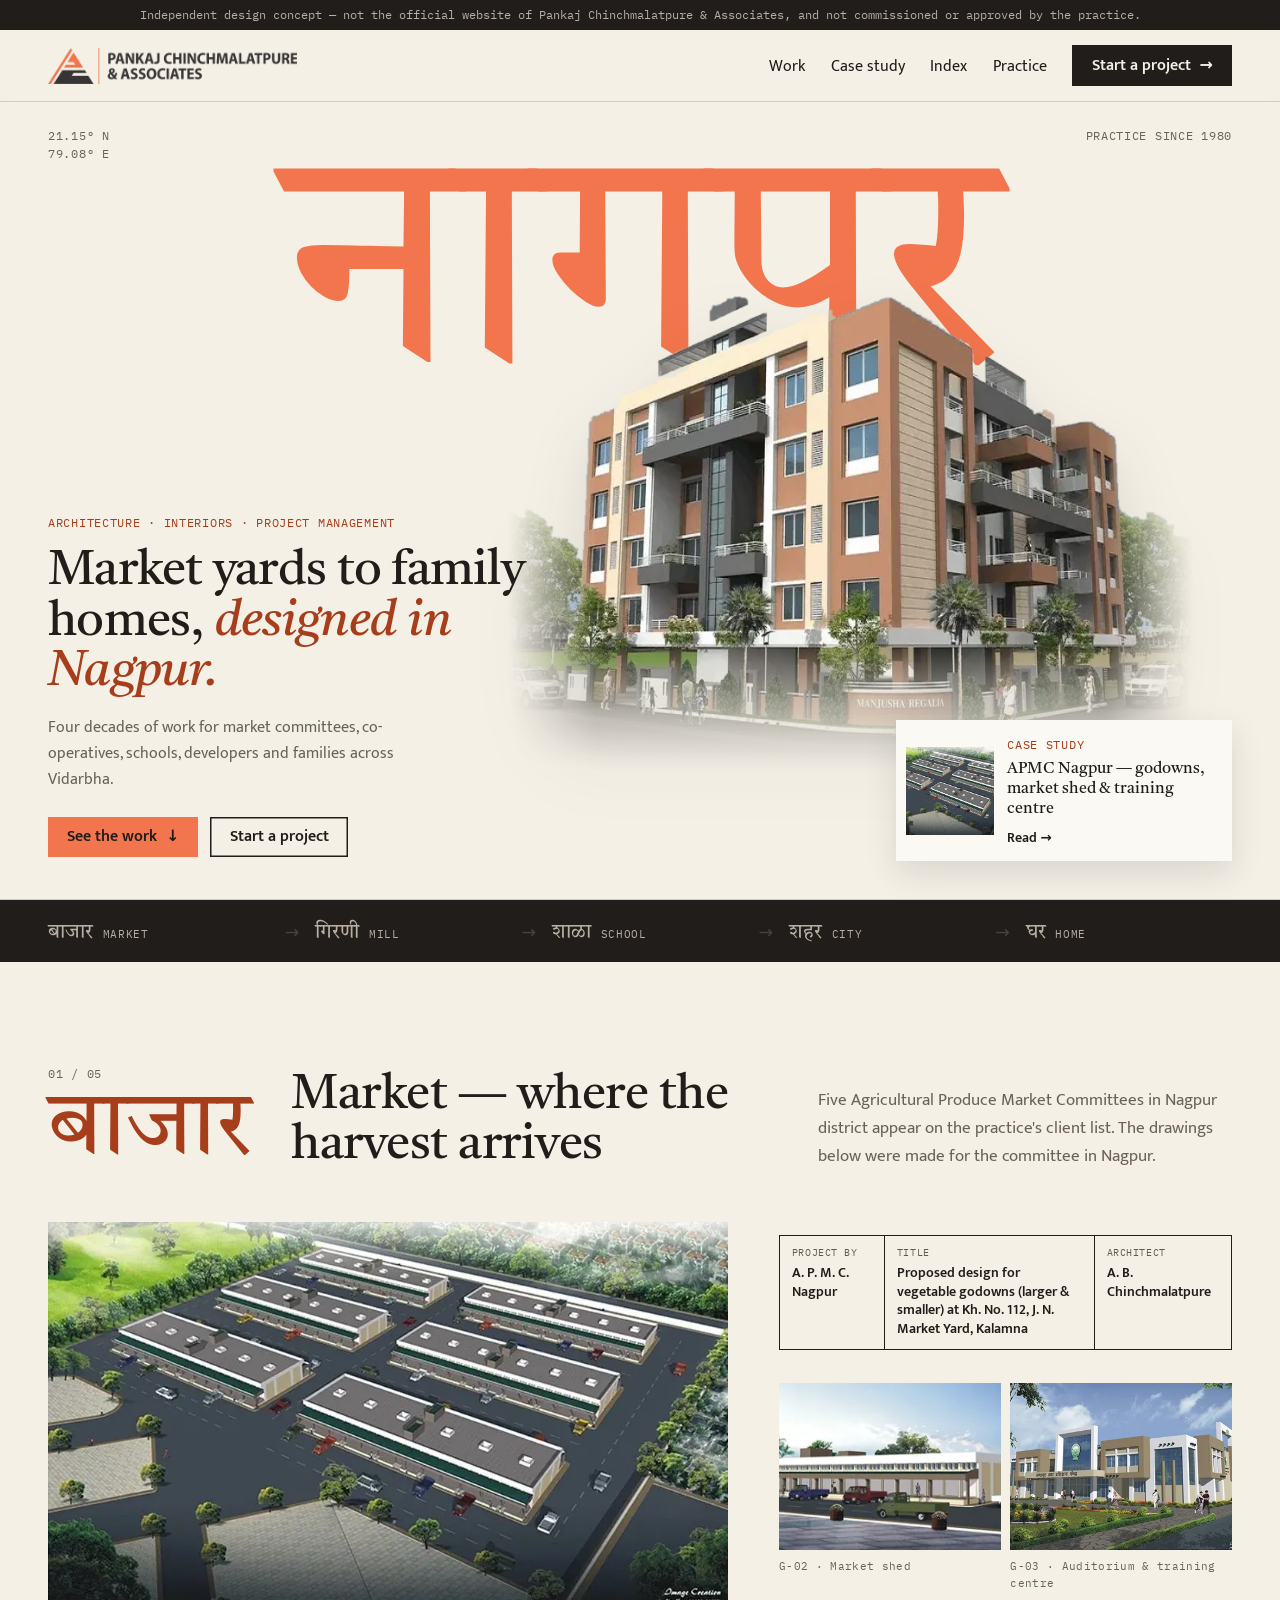
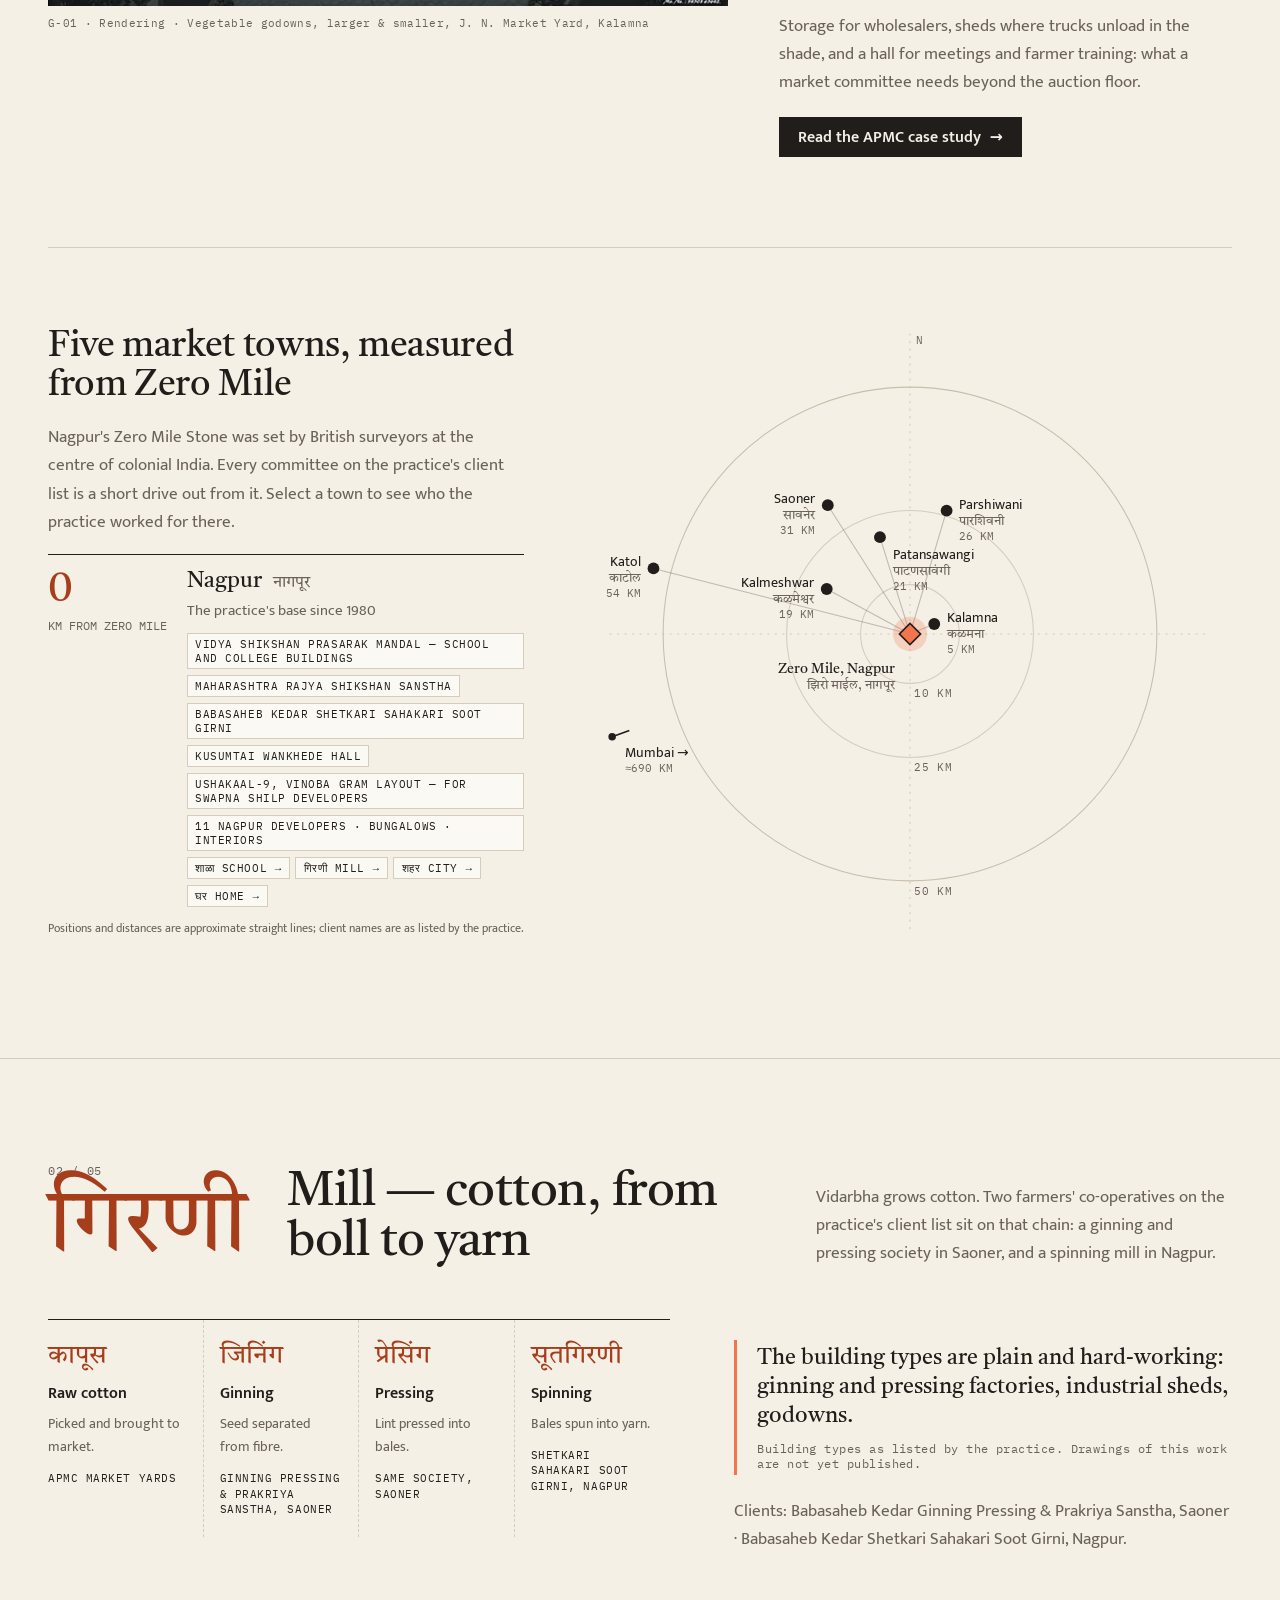
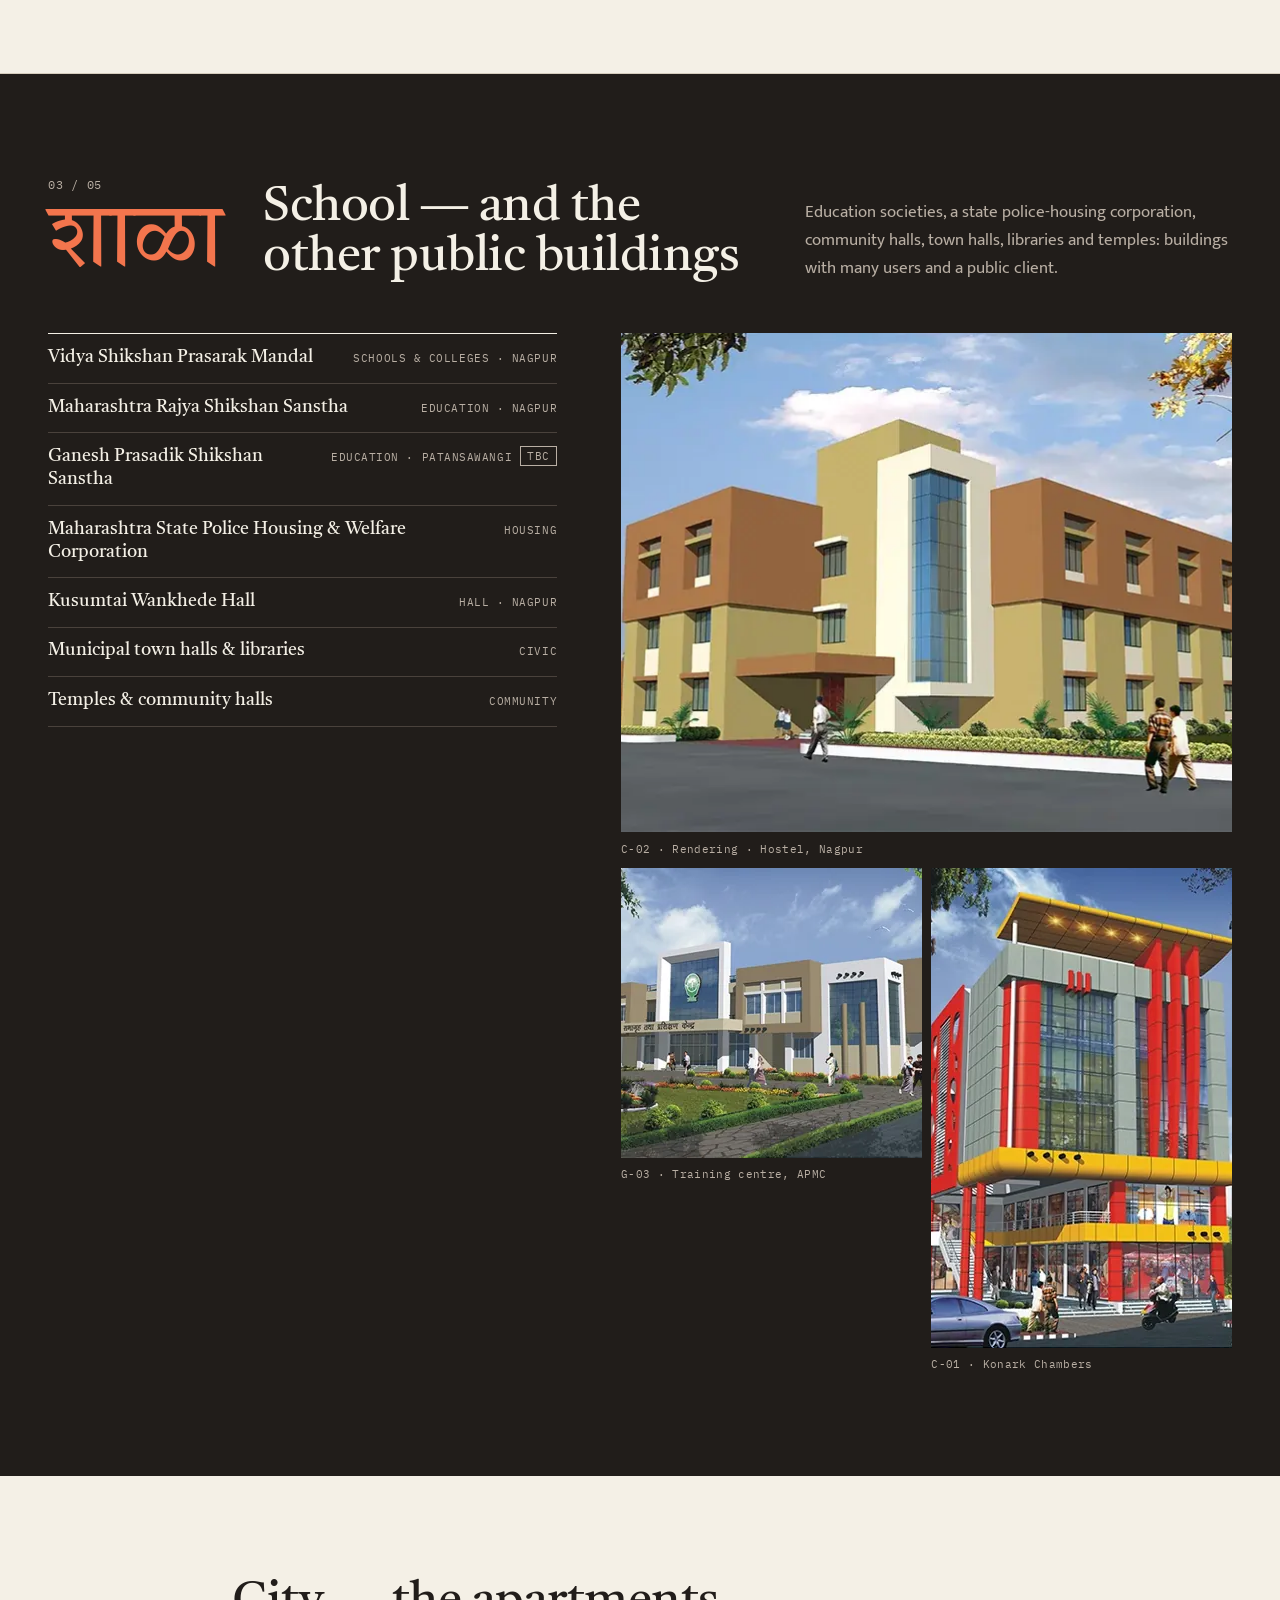
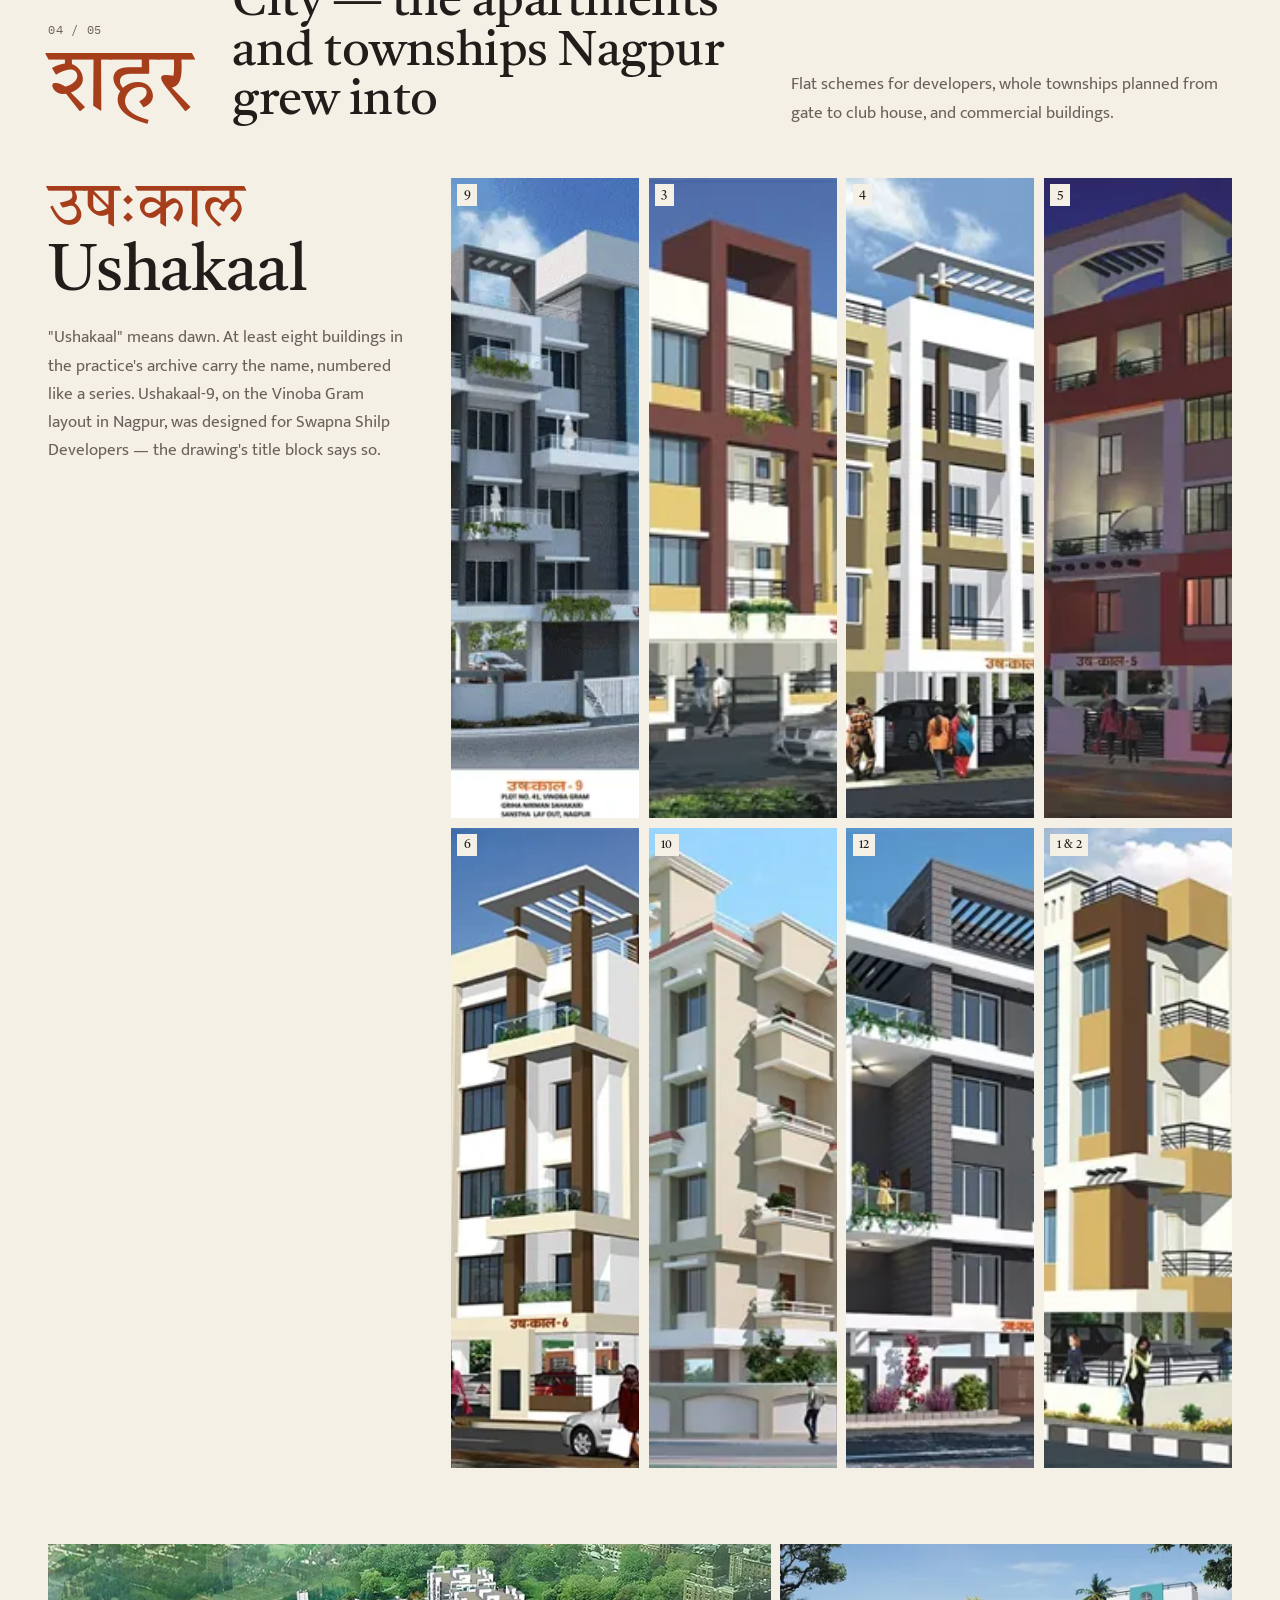
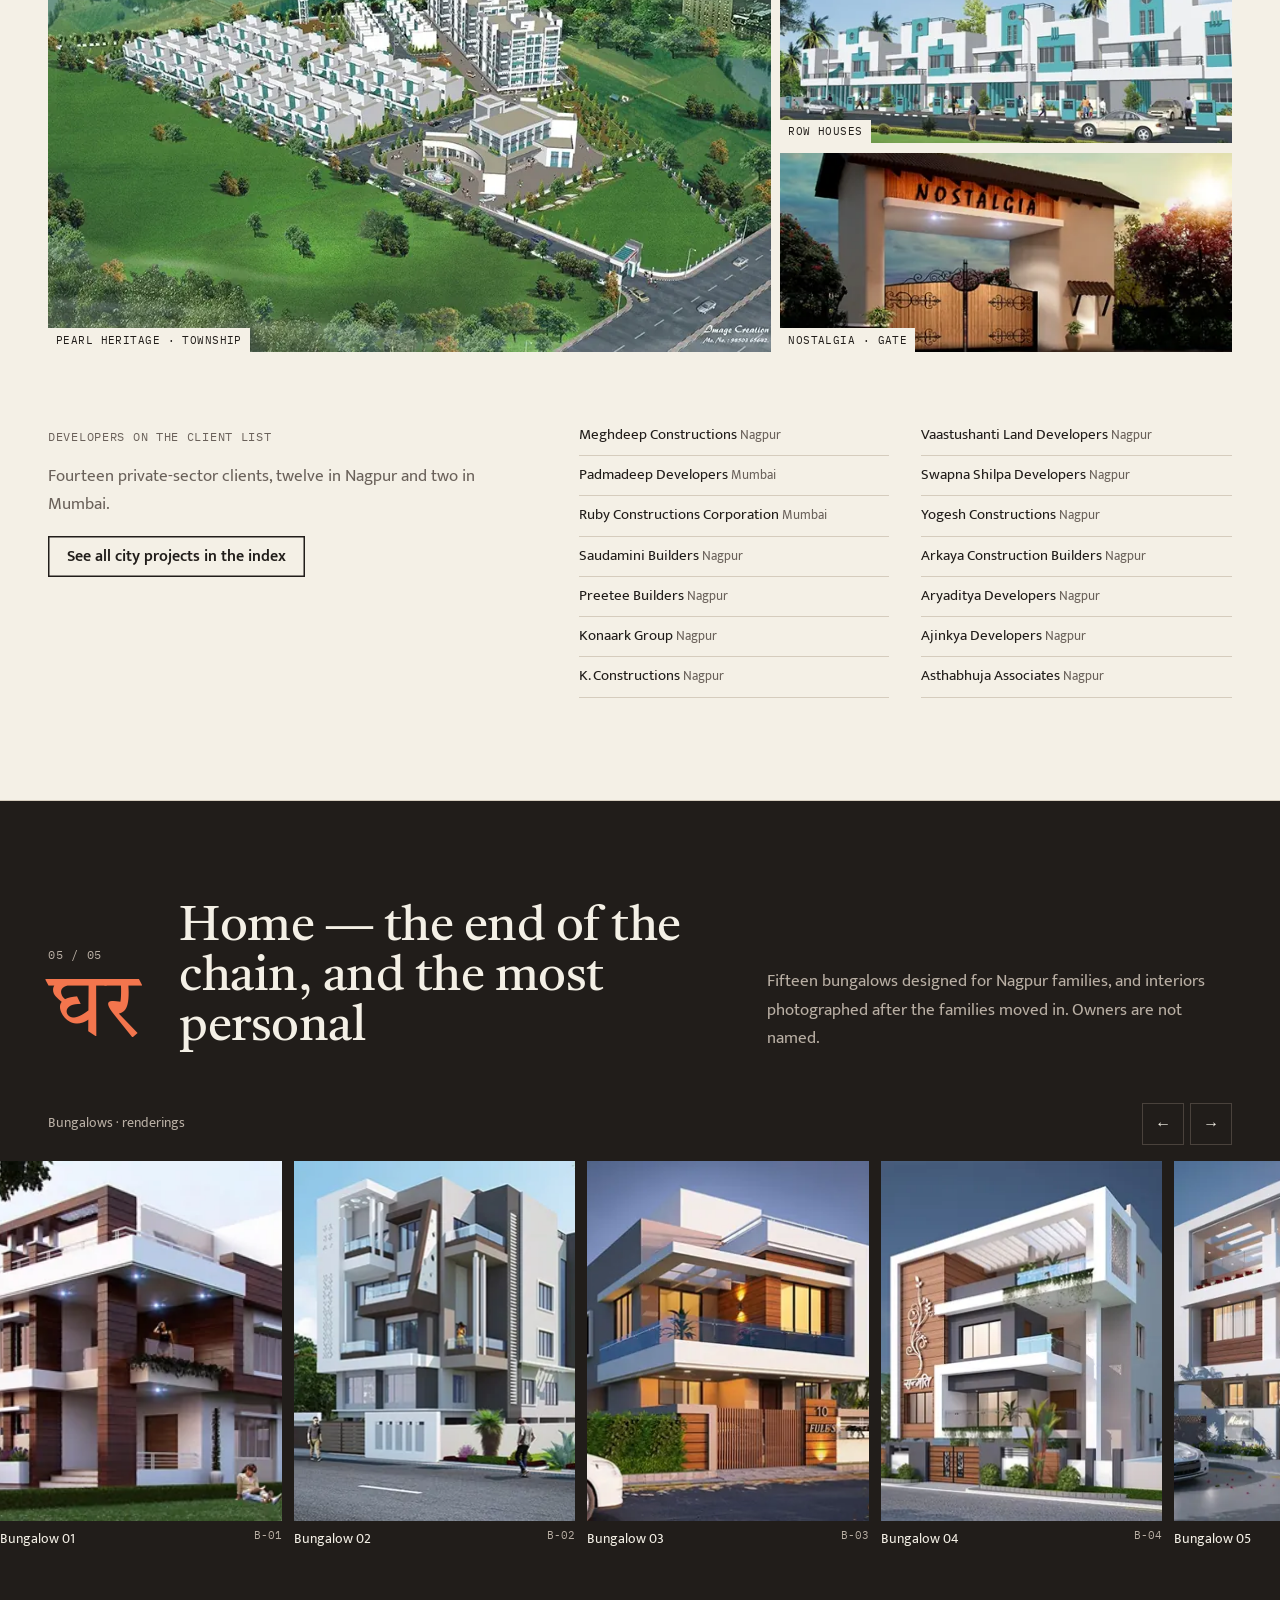
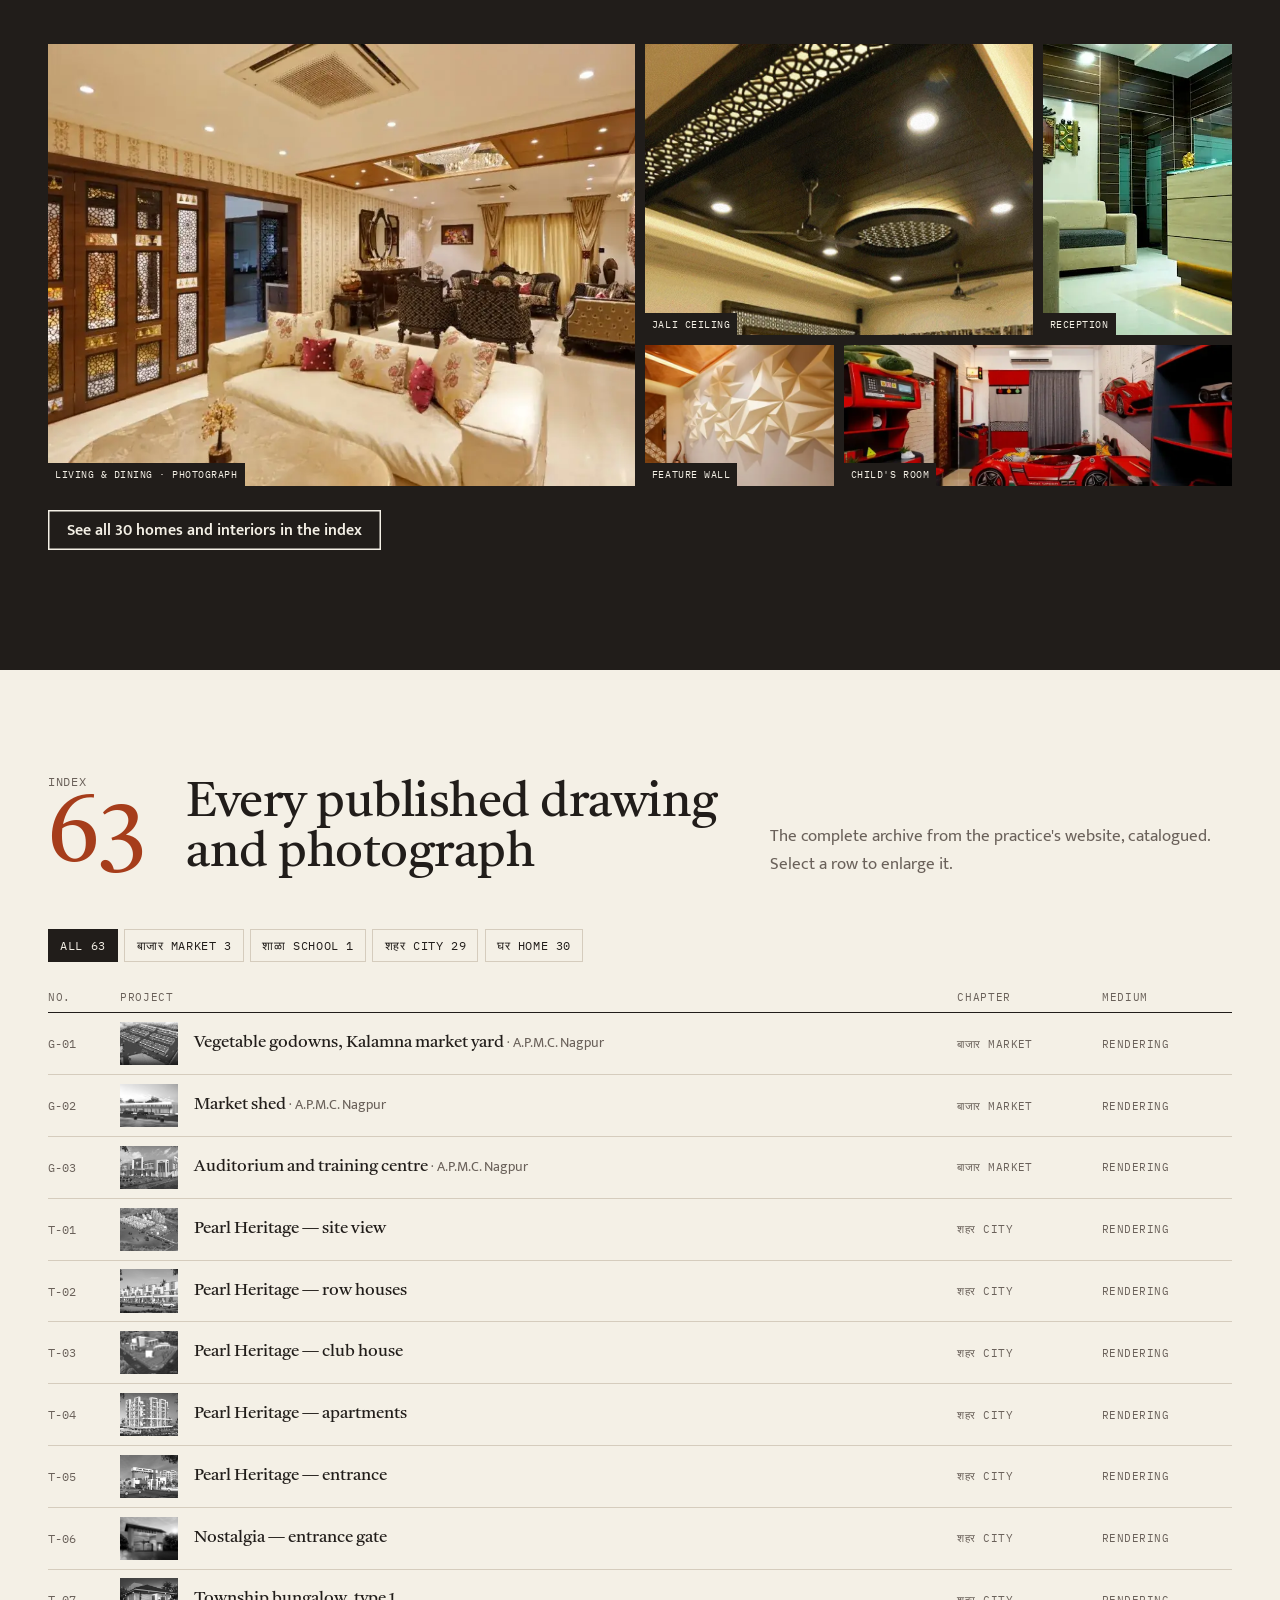
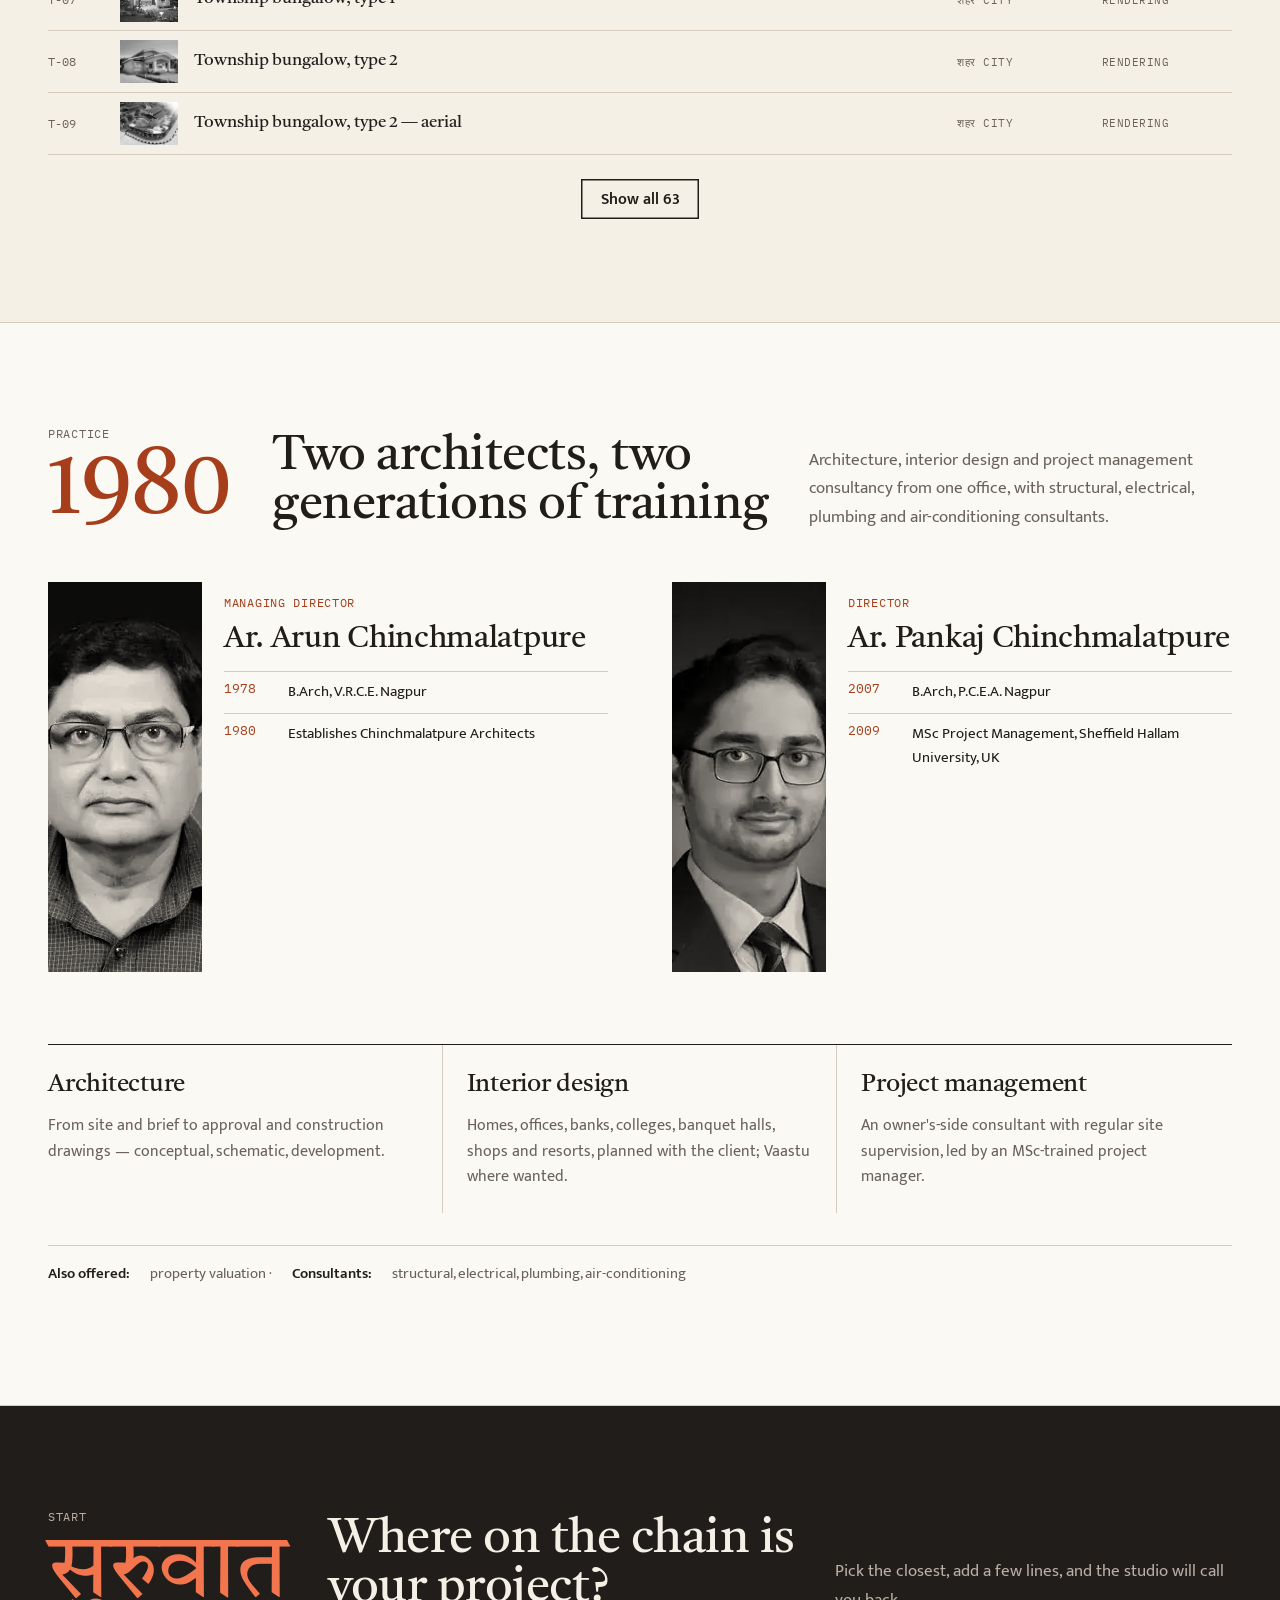
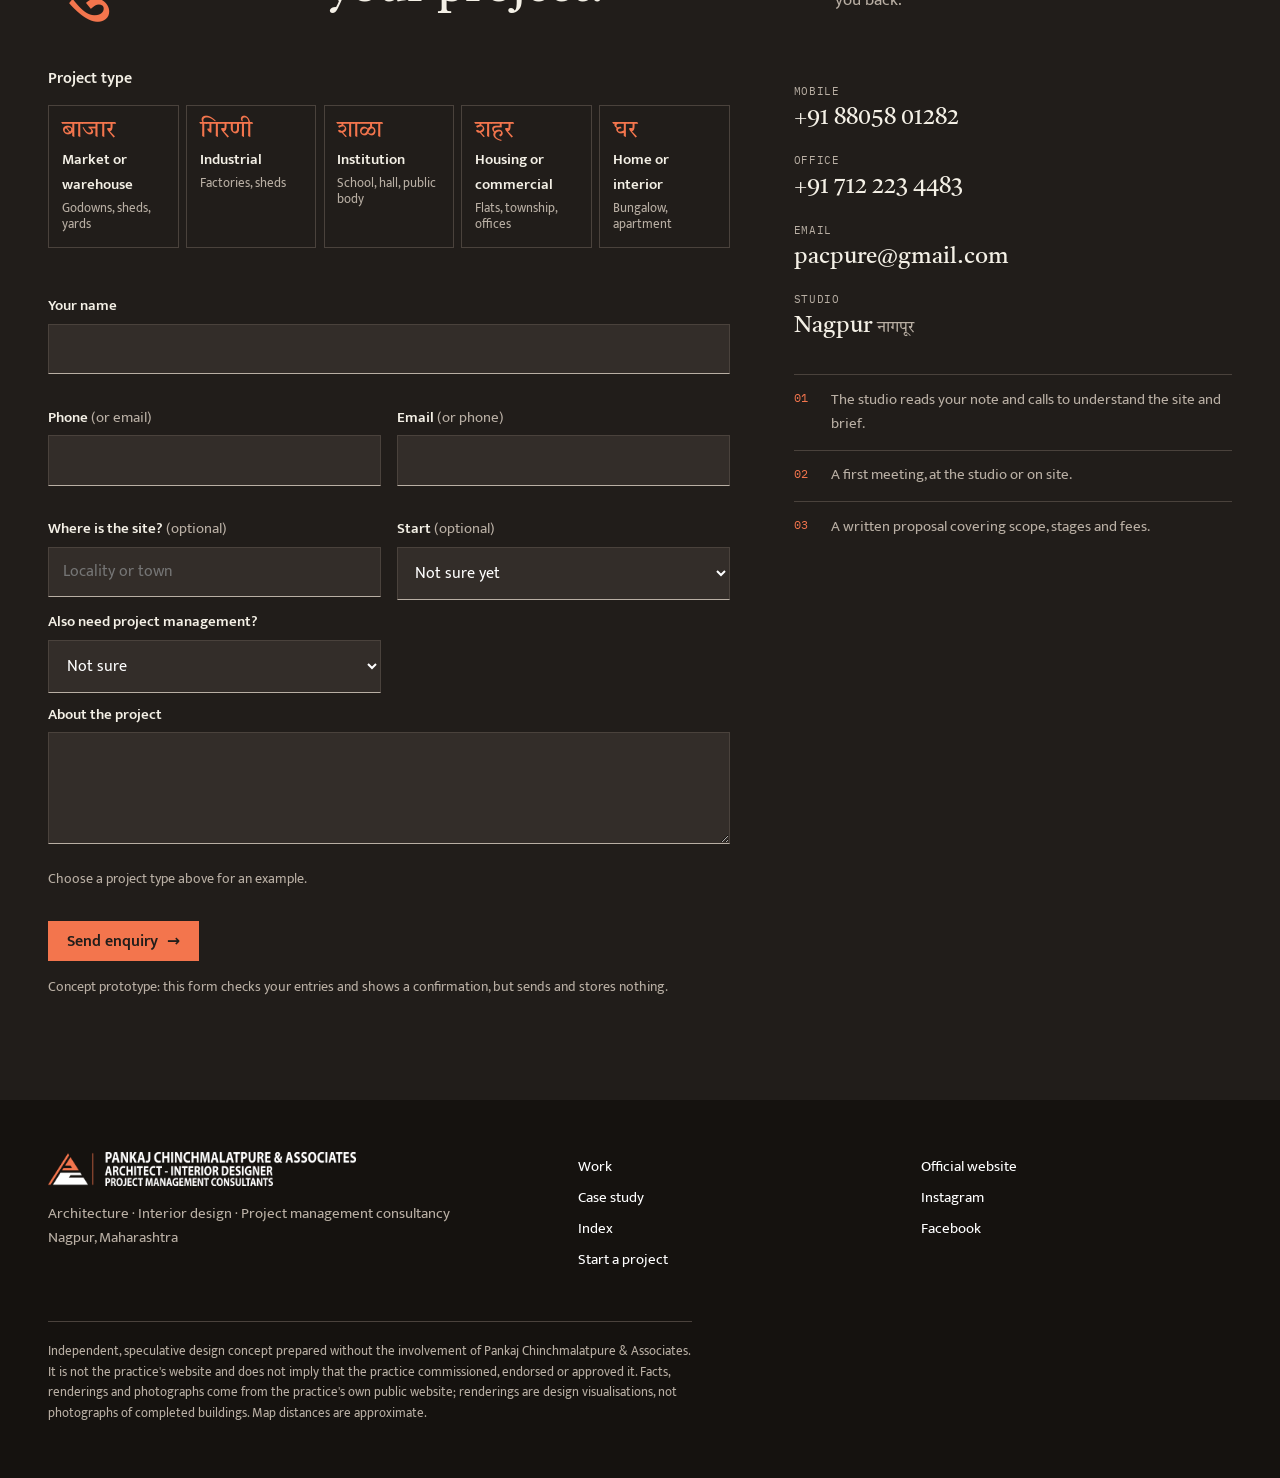
==== commit 5b99bb24: "Hero v3: giant नागपूर behind the practice's own building, research-led Co-Authored-By: Claude Opus 5" ====
--- a/index.html
+++ b/index.html
@@ -37,47 +37,28 @@
 
 <main id="main">
   <section class="hero" aria-labelledby="h-hero">
-    <div class="wrap hero-top">
+    <div class="hero-stage wrap">
+      <p class="hero-word" lang="mr" aria-hidden="true">नागपूर</p>
+      <p class="coord mono" aria-hidden="true"><span>21.15° N</span><span>79.08° E</span></p>
+      <p class="est mono">Practice since 1980</p>
+      <figure class="hero-building">
+        <img src="assets/img/flat-scheme-1-cut.webp" alt="Rendering of Manjusha Regalia, a five-storey apartment building with terracotta and cream facades, designed by the practice" width="800" height="553" fetchpriority="high">
+        <figcaption class="mono">F-16 · Manjusha Regalia · rendering</figcaption>
+      </figure>
       <div class="hero-copy">
-        <p class="eyebrow mono"><span class="dot" aria-hidden="true"></span>Architecture · Interiors · Project management · Nagpur</p>
-        <h1 id="h-hero">Market yards to family homes. <em>Designed in Nagpur since&nbsp;1980.</em></h1>
-      </div>
-      <div class="hero-side">
-        <p class="lede">For more than four decades the practice has designed what Vidarbha's farm economy and its growing city run on — for market committees, co-operatives, schools, developers and families.</p>
+        <p class="eyebrow mono">Architecture · Interiors · Project management</p>
+        <h1 id="h-hero">Market yards to family homes, <em>designed in Nagpur.</em></h1>
+        <p class="lede">Four decades of work for market committees, co-operatives, schools, developers and families across Vidarbha.</p>
         <div class="actions">
-          <a class="btn coral" href="#enquire">Start a project <span class="arr" aria-hidden="true">→</span></a>
-          <a class="btn line" href="case-study-apmc.html">See the APMC case study</a>
-        </div>
-      </div>
-    </div>
-    <nav class="road" aria-label="The five kinds of work, from market to home">
-      <a class="stone" href="#market" data-i="0">
-        <span class="cap"><span class="mr" lang="mr">बाजार</span></span>
-        <span class="face"><img src="assets/img/apmc-godowns.webp" alt="" width="886" height="501" fetchpriority="high"></span>
-        <span class="label"><span class="n">01</span><b>Market</b><span class="d">Godowns, sheds and a training centre for five market committees</span></span>
+          <a class="btn coral" href="#market">See the work <span class="arr" aria-hidden="true">↓</span></a>
+          <a class="btn line" href="#enquire">Start a project</a>
+        </div>
+      </div>
+      <a class="hero-card" href="case-study-apmc.html">
+        <img src="assets/img/apmc-godowns-sm.webp" alt="" width="480" height="271">
+        <span><span class="mono">Case study</span><b>APMC Nagpur — godowns, market shed &amp; training centre</b><span class="go">Read →</span></span>
       </a>
-      <a class="stone text" href="#mill" data-i="1">
-        <span class="cap"><span class="mr" lang="mr">गिरणी</span></span>
-        <span class="face"><span class="mill-type" aria-hidden="true"><span lang="mr">कापूस</span><span>→</span><span lang="mr">जिनिंग</span><span>→</span><span lang="mr">प्रेसिंग</span><span>→</span><span lang="mr">सूत</span></span></span>
-        <span class="label"><span class="n">02</span><b>Mill</b><span class="d">Cotton ginning, pressing and spinning co-operatives</span></span>
-      </a>
-      <a class="stone" href="#school" data-i="2">
-        <span class="cap"><span class="mr" lang="mr">शाळा</span></span>
-        <span class="face"><img src="assets/img/hostel-nagpur.webp" alt="" width="818" height="499"></span>
-        <span class="label"><span class="n">03</span><b>School</b><span class="d">Schools, colleges, halls and police housing</span></span>
-      </a>
-      <a class="stone" href="#city" data-i="3">
-        <span class="cap"><span class="mr" lang="mr">शहर</span></span>
-        <span class="face"><img src="assets/img/ushakaal-09.webp" alt="" width="695" height="561" style="object-position:50% 25%"></span>
-        <span class="label"><span class="n">04</span><b>City</b><span class="d">Flat schemes, townships and commercial buildings</span></span>
-      </a>
-      <a class="stone" href="#home" data-i="4">
-        <span class="cap"><span class="mr" lang="mr">घर</span></span>
-        <span class="face"><img src="assets/img/int-living-03.webp" alt="" width="1024" height="682"></span>
-        <span class="label"><span class="n">05</span><b>Home</b><span class="d">Bungalows and the interiors families live in</span></span>
-      </a>
-    </nav>
-    <div class="kerb wrap"><span class="mono">नागपूर · 0 km</span><span class="kerb-line" aria-hidden="true"></span><span class="mono">63 published designs · 26 clients · two architects</span></div>
+    </div>
   </section>
 
   <nav class="chain" aria-label="The work, from market to home">
--- a/css/site.css
+++ b/css/site.css
@@ -65,53 +65,42 @@
   .nav li .btn{margin-top:1rem;justify-content:center;border:0}
 }
 
-/* Hero: the road out of Nagpur — five milestones, one per kind of work.
-   Indian roadside milestones are white stones with a coloured cap; an orange cap marks a village road,
-   the roads that lead to the market towns this practice built for. The cap colour is the logo's coral. */
-.hero{background:var(--soil);color:var(--cotton);padding:clamp(2.5rem,5vw,4.5rem) 0 0;overflow:hidden}
-.hero-top{display:grid;grid-template-columns:minmax(0,1.35fr) minmax(0,1fr);gap:1.5rem clamp(2rem,5vw,5rem);align-items:end}
-.eyebrow{display:flex;gap:.75rem;align-items:center;color:var(--coral);margin:0 0 1.4rem}
-.eyebrow .dot{width:9px;height:9px;border-radius:50%;background:var(--coral);box-shadow:0 0 0 4px rgba(243,117,77,.25)}
-.hero h1{font-size:clamp(2.5rem,4.6vw,4.4rem);line-height:1.02;letter-spacing:-.02em;max-width:15ch}
-.hero h1 em{display:block;font-style:italic;color:var(--coral)}
-.hero .lede{font-size:clamp(1.05rem,1.3vw,1.18rem);color:var(--muted-dk);margin:0 0 1.75rem;max-width:42ch}
+/* Hero: a giant Devanagari नागपूर set behind one of the practice's buildings (sky cut out of its rendering),
+   with the positioning line and a case-study card in front. */
+.hero{background:var(--cotton);overflow:hidden;border-bottom:1px solid var(--rule)}
+.hero-stage{position:relative;min-height:min(calc(100vh - 6.4rem),56rem);display:grid;grid-template-columns:minmax(0,1fr) minmax(0,1.1fr);grid-template-rows:1fr auto;align-items:end;padding-top:clamp(1.5rem,3vw,2.5rem);padding-bottom:clamp(1.5rem,3vw,2.5rem)}
+.hero-word{position:absolute;left:50%;top:clamp(.5rem,2vw,2rem);transform:translateX(-50%);margin:0;font:400 clamp(7rem,24vw,23rem)/1 var(--serif);color:var(--coral);letter-spacing:-.01em;white-space:nowrap;pointer-events:none;user-select:none}
+.coord{position:absolute;left:var(--g);top:clamp(1rem,2vw,1.75rem);display:flex;flex-direction:column;color:var(--muted);margin:0}
+.est{position:absolute;right:var(--g);top:clamp(1rem,2vw,1.75rem);color:var(--muted);margin:0}
+.hero-building{grid-column:1/3;grid-row:1/3;align-self:end;justify-self:end;position:relative;z-index:2;margin:0 clamp(0rem,3vw,3rem) clamp(4.5rem,7vw,6rem) 0;width:min(58%,50rem)}
+.hero-building img{width:100%;height:auto;filter:drop-shadow(0 30px 30px rgba(33,29,26,.12))}
+.hero-building figcaption{position:absolute;right:0;bottom:-1.6rem;color:var(--muted)}
+.hero-copy{grid-column:1;grid-row:2;position:relative;z-index:3;padding-bottom:.25rem;max-width:34rem}
+.eyebrow{color:var(--coral-ink);margin:0 0 1rem}
+.hero h1{font-size:clamp(2.2rem,3.8vw,3.6rem);line-height:1.04;letter-spacing:-.015em}
+.hero h1 em{font-style:italic;color:var(--coral-ink)}
+.hero .lede{font-size:clamp(1rem,1.2vw,1.12rem);color:var(--muted);margin:1rem 0 1.5rem;max-width:40ch}
 .hero .actions{display:flex;flex-wrap:wrap;gap:.75rem}
-.hero .btn.line{color:var(--cotton)}
-@media (max-width:900px){.hero-top{grid-template-columns:1fr}}
-
-.road{display:flex;gap:clamp(.5rem,1vw,.9rem);max-width:var(--max);margin:clamp(2.5rem,5vw,4rem) auto 0;padding:0 var(--g);height:clamp(20rem,42vh,27rem);align-items:flex-end}
-.stone{position:relative;flex:1 1 0;min-width:0;height:100%;display:flex;flex-direction:column;text-decoration:none;color:var(--soil);background:var(--cotton);border-radius:999px 999px 0 0/7.5rem 7.5rem 0 0;overflow:hidden;transition:flex-grow .6s var(--ease),transform .4s var(--ease)}
-.stone .cap{flex:none;height:clamp(4.6rem,7vw,5.6rem);background:var(--coral);display:flex;align-items:flex-end;justify-content:center;padding-bottom:.55rem}
-.stone .cap .mr{font-size:clamp(1.5rem,2.3vw,2.1rem);line-height:1;color:var(--soil)}
-.stone .face{position:relative;flex:1;overflow:hidden;background:var(--cotton-2)}
-.stone .face img{position:absolute;inset:0;width:100%;height:100%;object-fit:cover;filter:saturate(.85);transition:transform .8s var(--ease),filter .4s}
-.stone .label{flex:none;display:grid;grid-template-columns:auto 1fr;gap:.1rem .6rem;align-items:baseline;padding:.8rem .9rem 1rem;background:var(--cotton);min-height:5.4rem}
-.stone .n{font:400 .72rem var(--mono);color:var(--coral-ink)}
-.stone b{font:400 1.35rem/1.1 var(--serif)}
-.stone .d{grid-column:1/-1;font-size:.86rem;line-height:1.35;color:var(--muted);max-height:0;opacity:0;overflow:hidden;transition:opacity .3s,max-height .5s var(--ease)}
-.stone.text .face{display:flex;align-items:center;justify-content:center;background:repeating-linear-gradient(90deg,transparent 0 13px,rgba(33,29,26,.06) 13px 14px),var(--cotton-2)}
-.mill-type{display:flex;flex-direction:column;align-items:center;gap:.15rem;font:400 clamp(1rem,1.5vw,1.3rem)/1.2 var(--serif);color:var(--soil)}
-.mill-type span:nth-child(even){font-size:.8em;color:var(--coral-ink);line-height:1}
-.road .stone.on{flex-grow:2.6}
-.road .stone.on .d{max-height:4.5rem;opacity:1}
-.road .stone.on .face img{filter:none;transform:scale(1.03)}
-.stone:hover{color:var(--soil)}
-.stone:focus-visible{outline:3px solid var(--coral);outline-offset:4px}
-.kerb{display:flex;align-items:center;gap:1rem;padding-top:1rem;padding-bottom:1.25rem;color:var(--muted-dk);border-top:0}
-.kerb-line{flex:1;height:2px;background:repeating-linear-gradient(90deg,var(--muted-dk) 0 18px,transparent 18px 34px);opacity:.5}
-.road + .kerb{box-shadow:0 -1px 0 var(--soil-3)}
+.hero-card{grid-column:2;grid-row:2;justify-self:end;position:relative;z-index:3;display:grid;grid-template-columns:5.5rem 1fr;gap:.85rem;align-items:center;width:min(100%,21rem);padding:.6rem .9rem .6rem .6rem;background:var(--white);box-shadow:0 12px 30px rgba(33,29,26,.12);text-decoration:none;transition:transform .3s var(--ease),box-shadow .3s}
+.hero-card:hover{transform:translateY(-3px);box-shadow:0 18px 36px rgba(33,29,26,.16);color:inherit}
+.hero-card img{width:100%;height:auto;aspect-ratio:1;object-fit:cover}
+.hero-card b{display:block;font:400 .98rem/1.25 var(--serif);margin:.15rem 0 .25rem}
+.hero-card .mono{color:var(--coral-ink)}
+.hero-card .go{font-size:.85rem;font-weight:600}
 @media (prefers-reduced-motion:no-preference){
-  .js .stone{transform:translateY(24px);opacity:0;animation:rise .8s var(--ease) forwards}
-  .js .stone:nth-child(2){animation-delay:.08s}.js .stone:nth-child(3){animation-delay:.16s}.js .stone:nth-child(4){animation-delay:.24s}.js .stone:nth-child(5){animation-delay:.32s}
-  @keyframes rise{to{transform:none;opacity:1}}
-}
-@media (prefers-reduced-motion:reduce){.stone,.stone .face img,.stone .d{transition:none}}
+  .js .hero-word{animation:wordIn 1.1s var(--ease) both}
+  .js .hero-building{animation:bldIn 1.1s .15s var(--ease) both}
+  @keyframes wordIn{from{opacity:0;transform:translate(-50%,12px)}}
+  @keyframes bldIn{from{opacity:0;transform:translateY(24px)}}
+}
 @media (max-width:900px){
-  .road{height:auto;overflow-x:auto;scroll-snap-type:x mandatory;scroll-padding-left:var(--g);padding-bottom:.25rem;scrollbar-width:none}
-  .stone{flex:0 0 min(68vw,17rem);height:24rem;scroll-snap-align:start}
-  .road .stone.on{flex-grow:0}
-  .stone .d{max-height:4.5rem;opacity:1}
-  .kerb .mono:last-child{display:none}
+  .hero-stage{display:flex;flex-direction:column;align-items:stretch;min-height:0;padding-top:4.5rem}
+  .hero-word{position:relative;left:auto;transform:none;text-align:center;font-size:27vw;line-height:.9;order:0}
+  .js .hero-word{animation:none}
+  .hero-building{order:1;margin:-14vw 0 2.25rem;width:100%;align-self:center}
+  .hero-copy{order:2}
+  .hero-card{order:3;margin-top:1.75rem;justify-self:stretch;width:100%}
+  .coord{top:1rem}.est{top:1rem}
 }
 
 /* Market towns map (inside the Market chapter) */
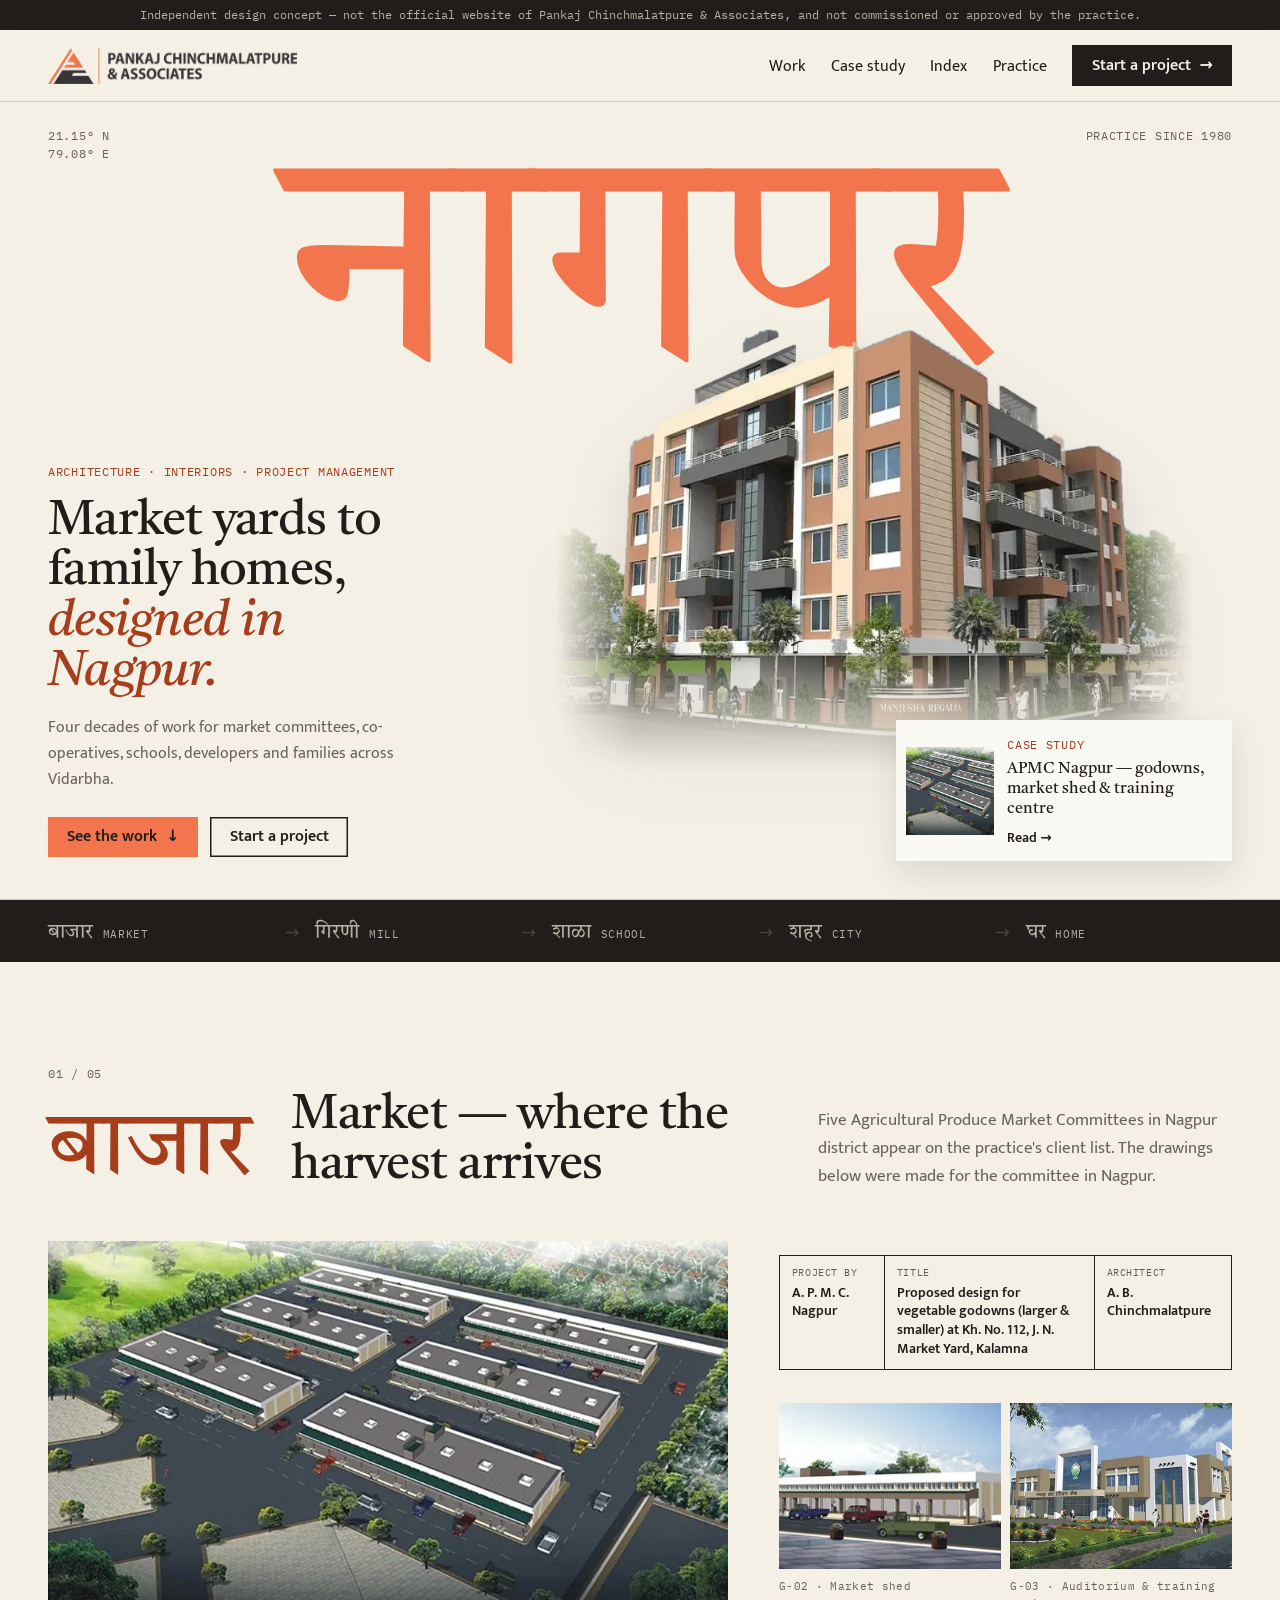
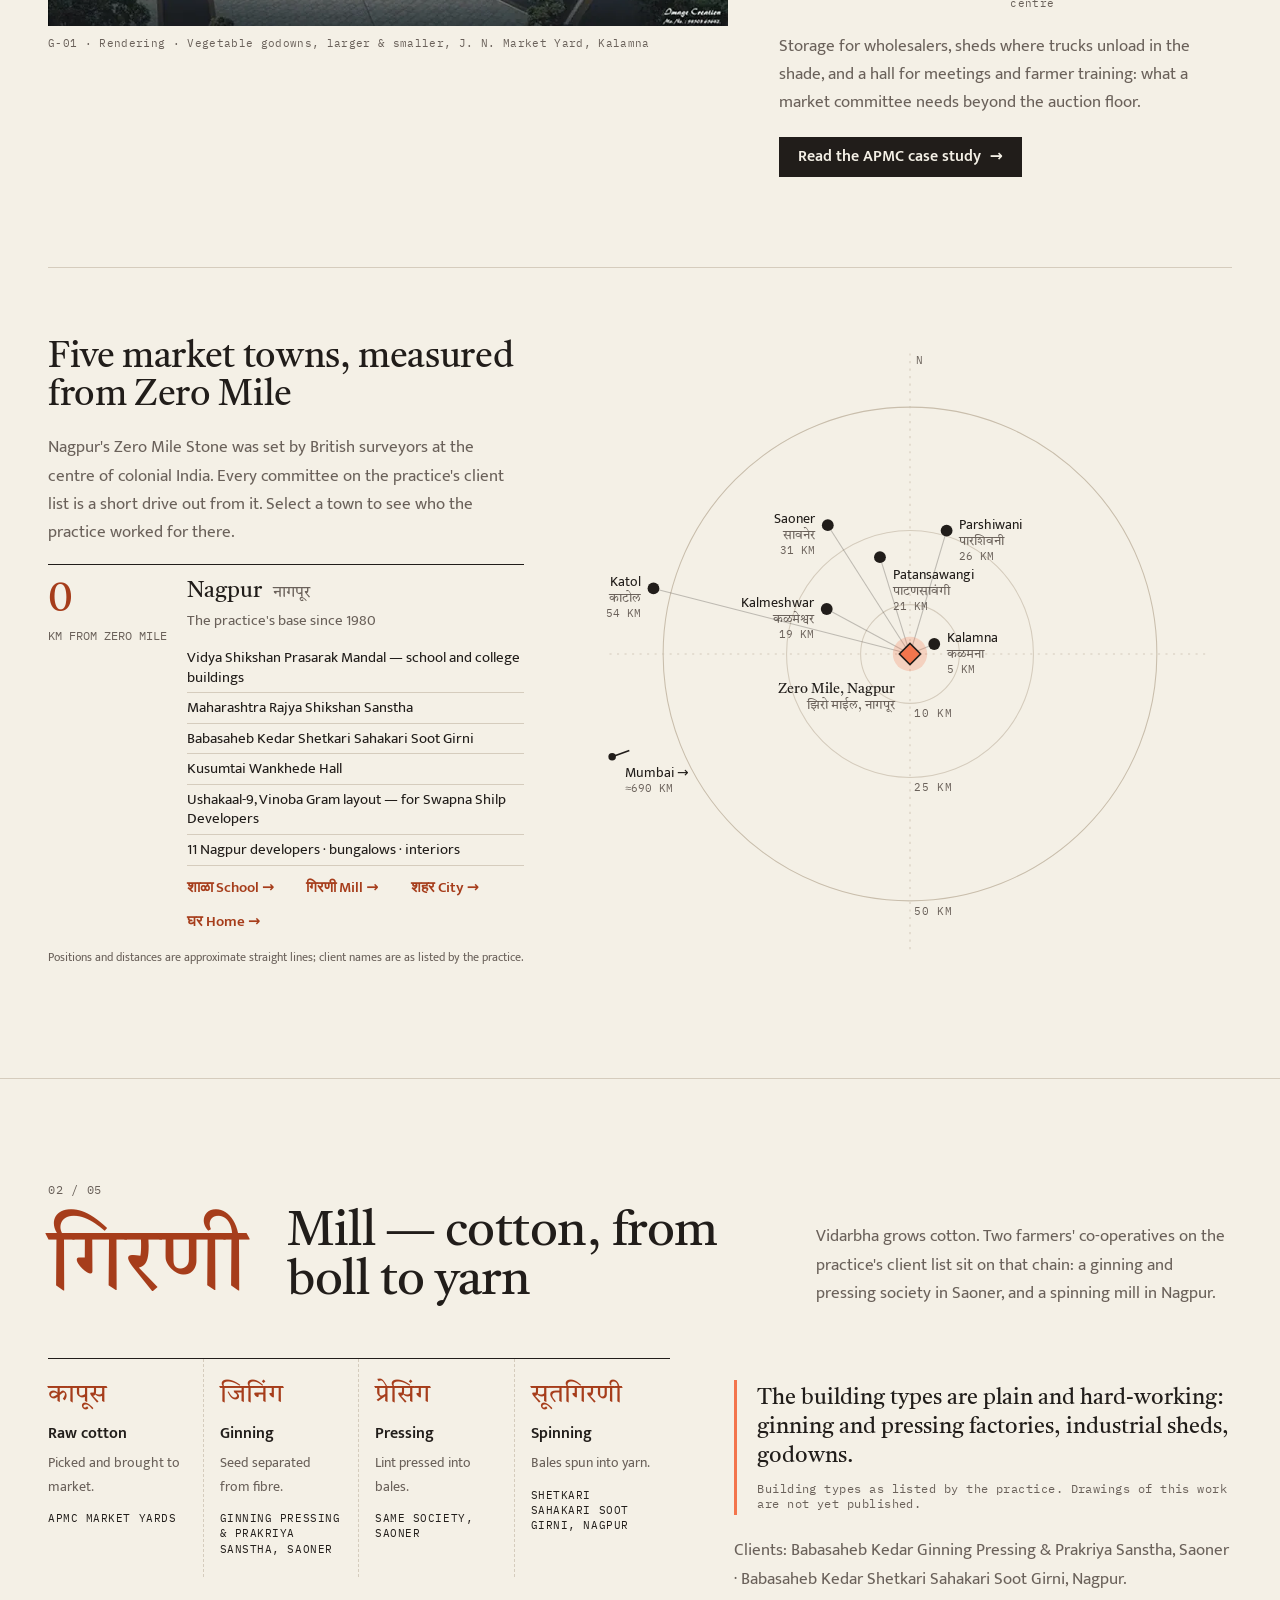
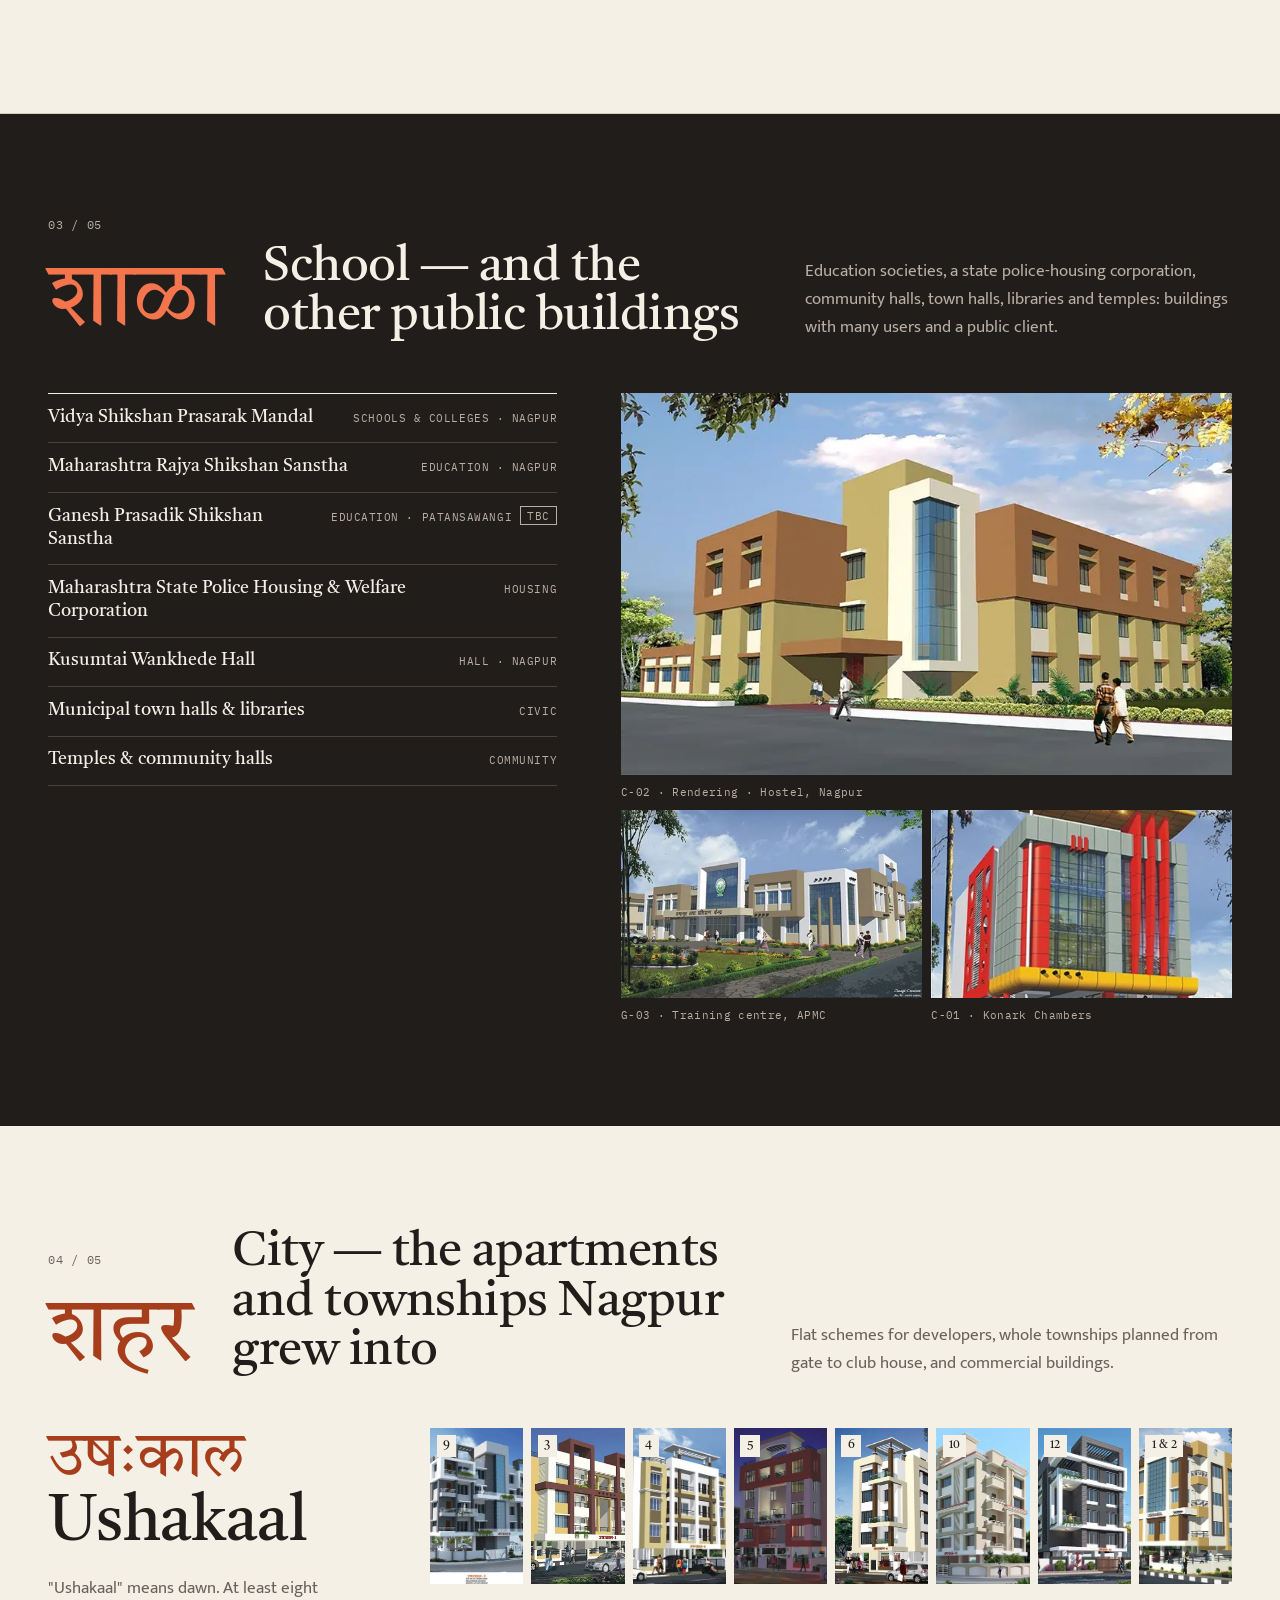
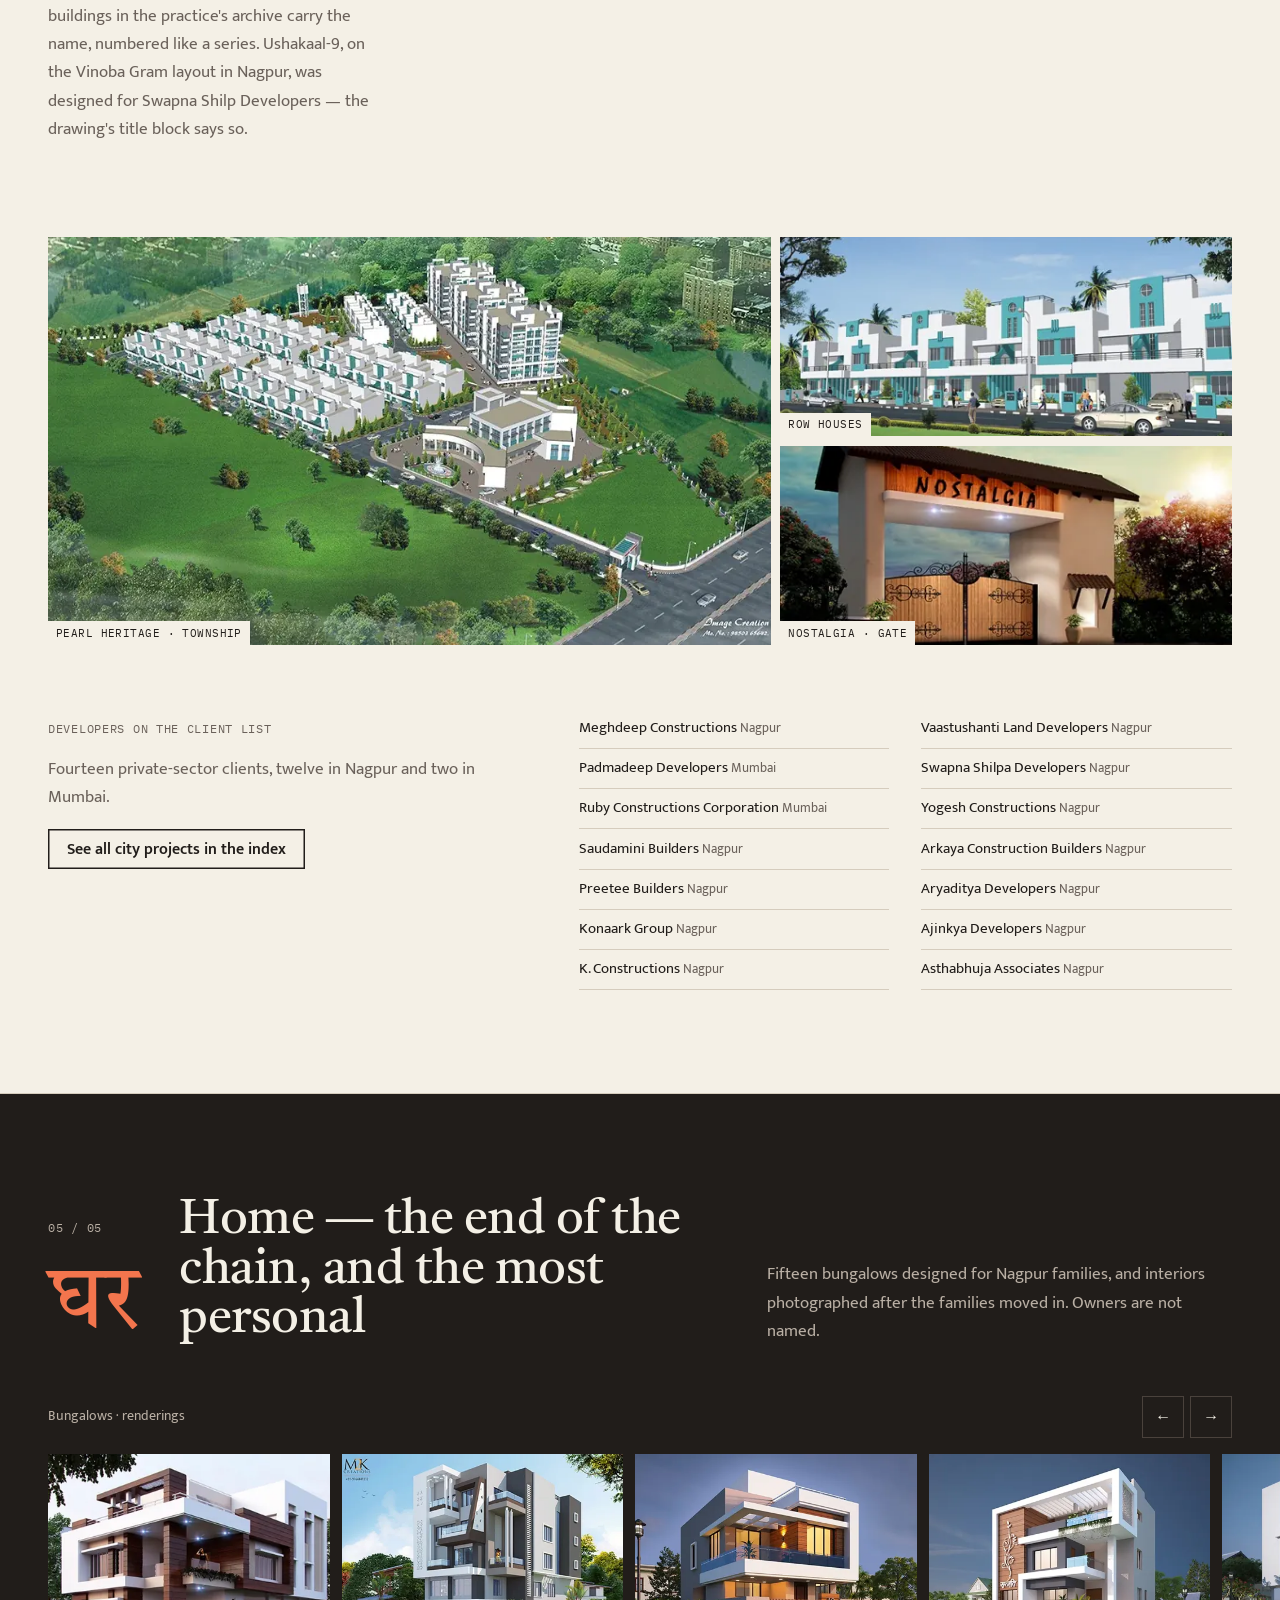
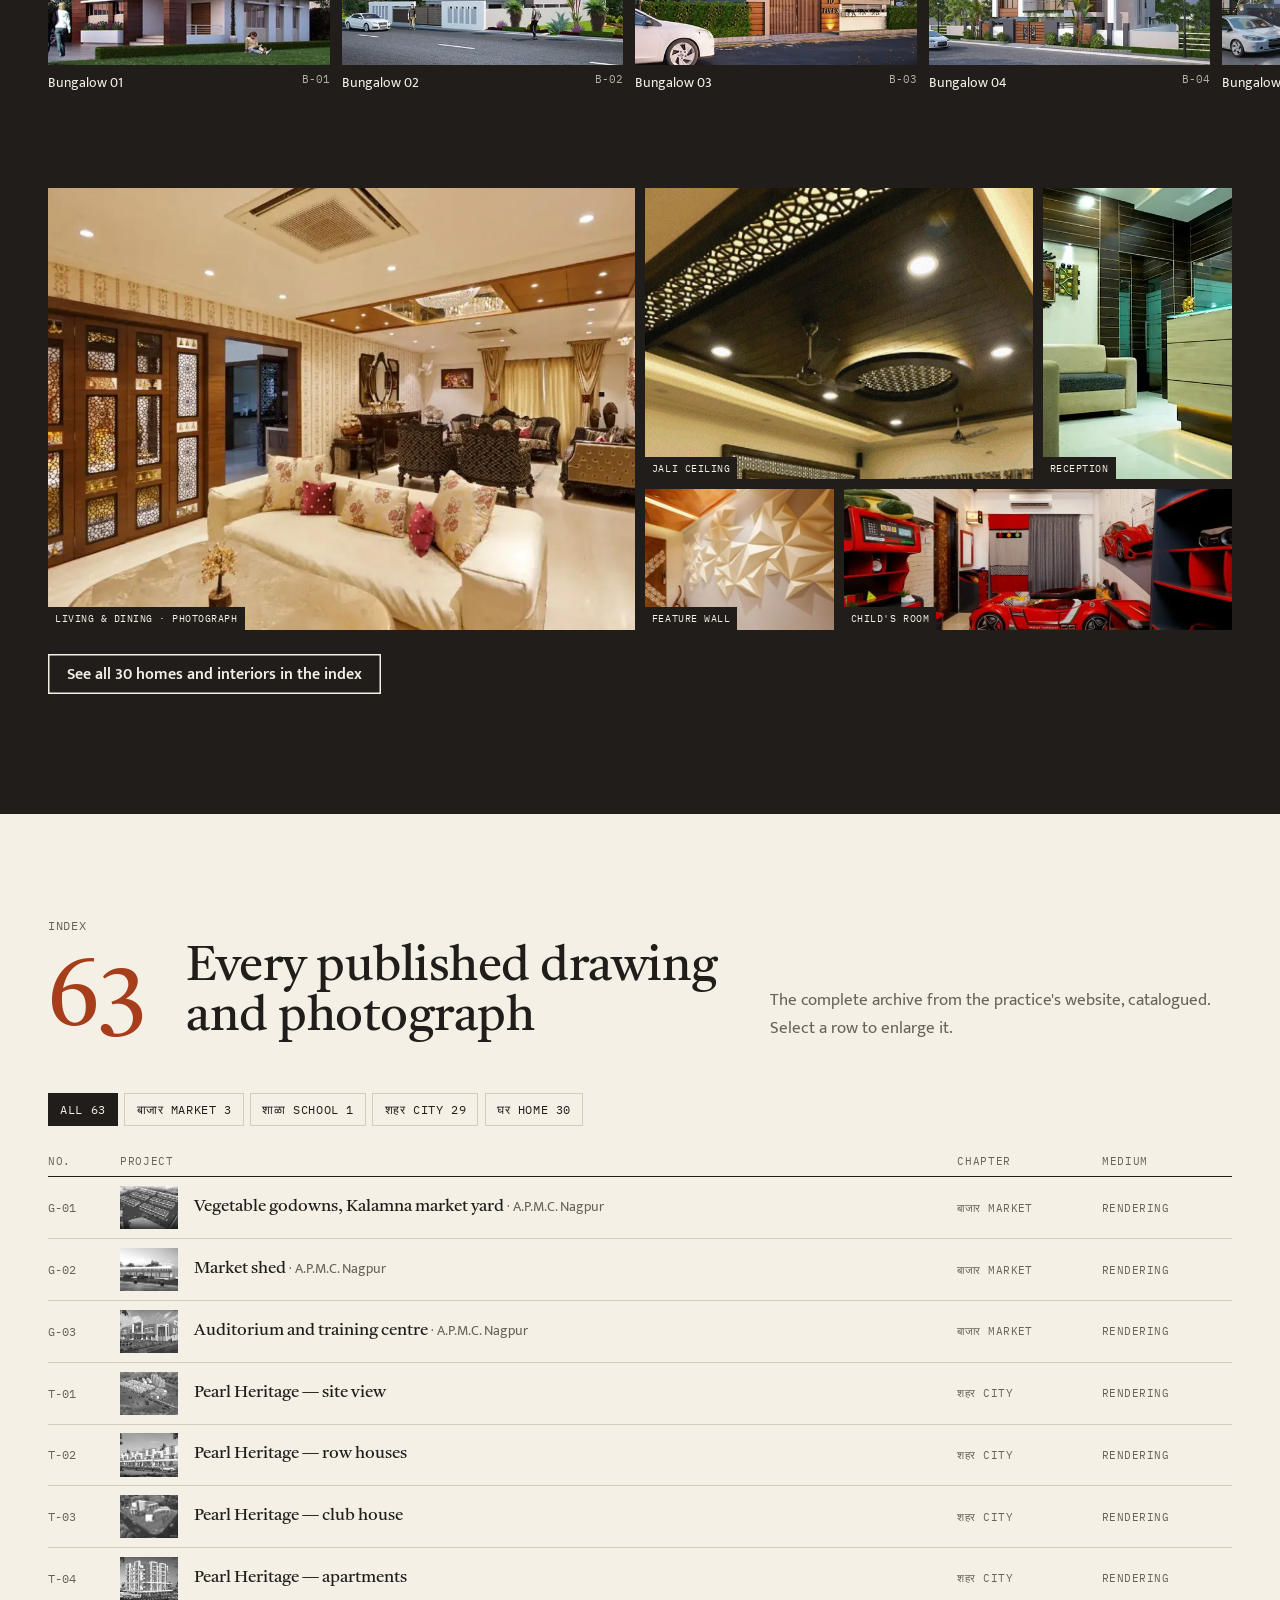
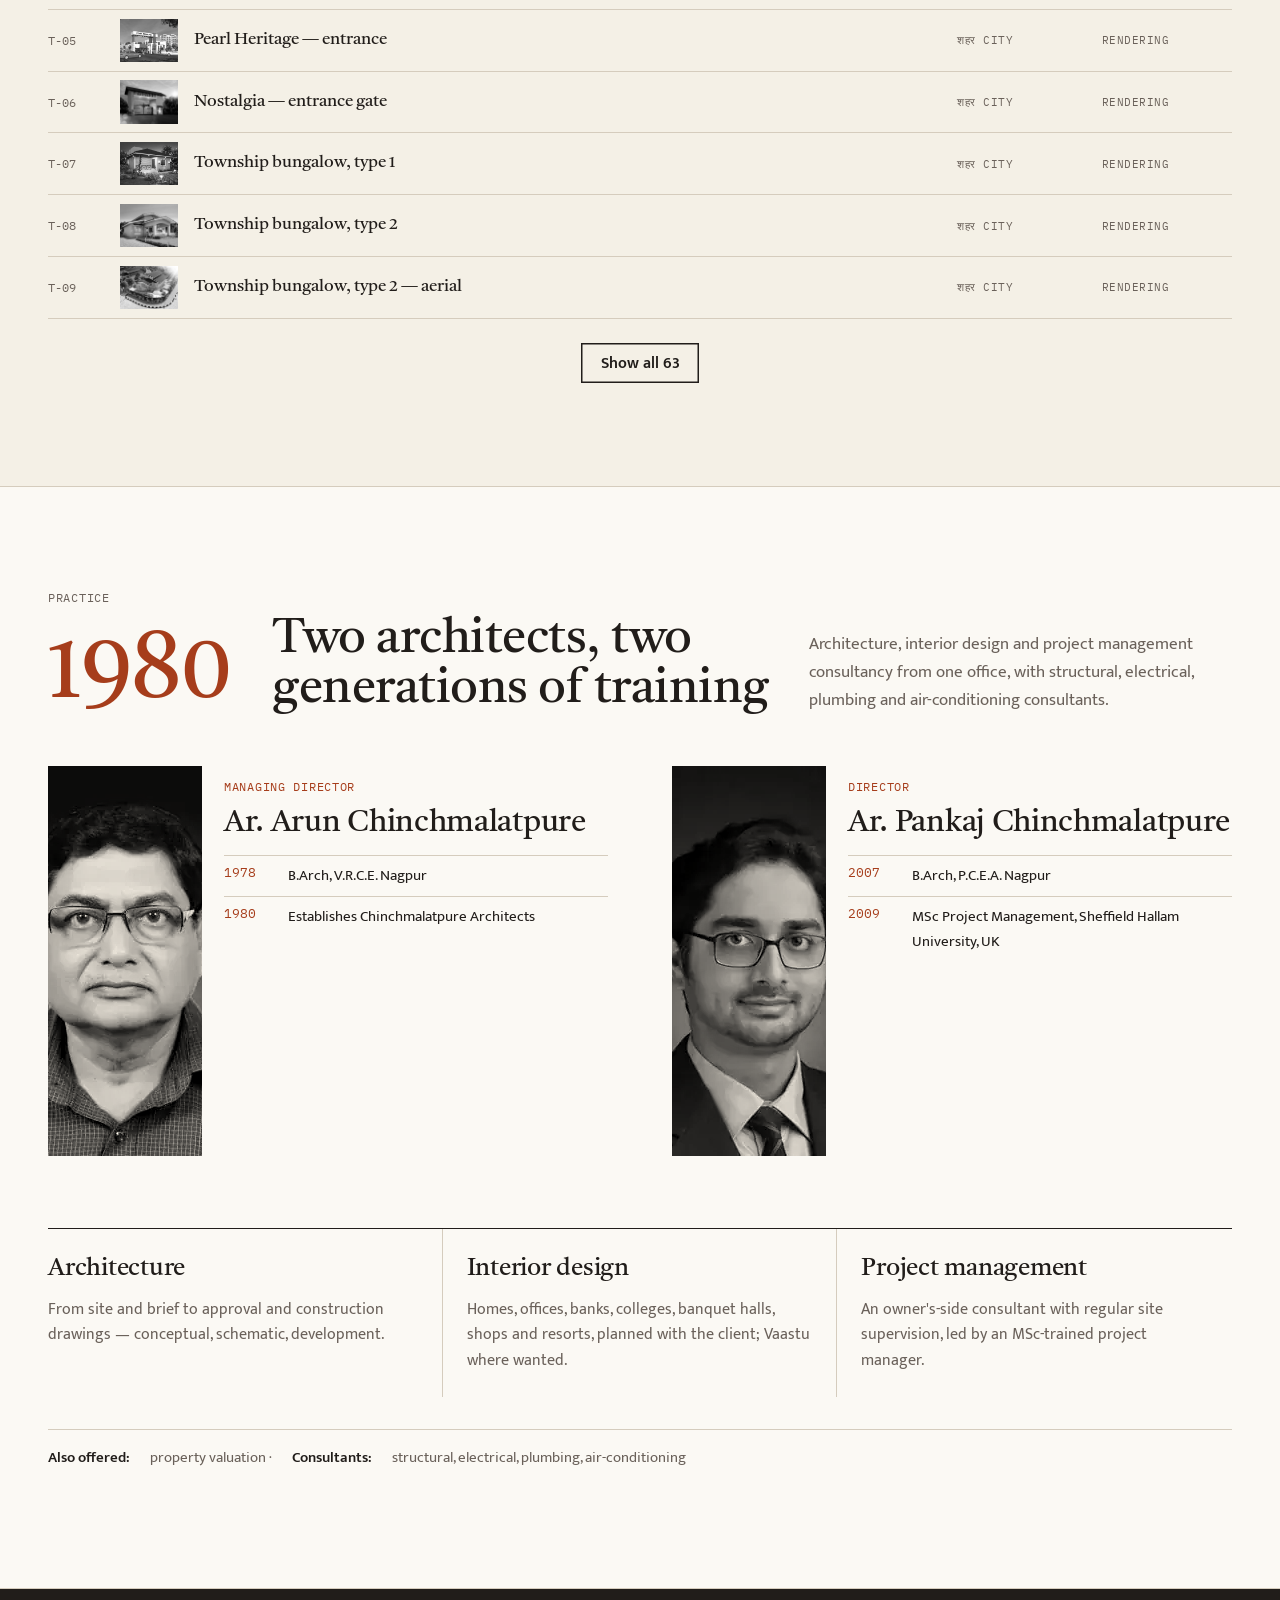
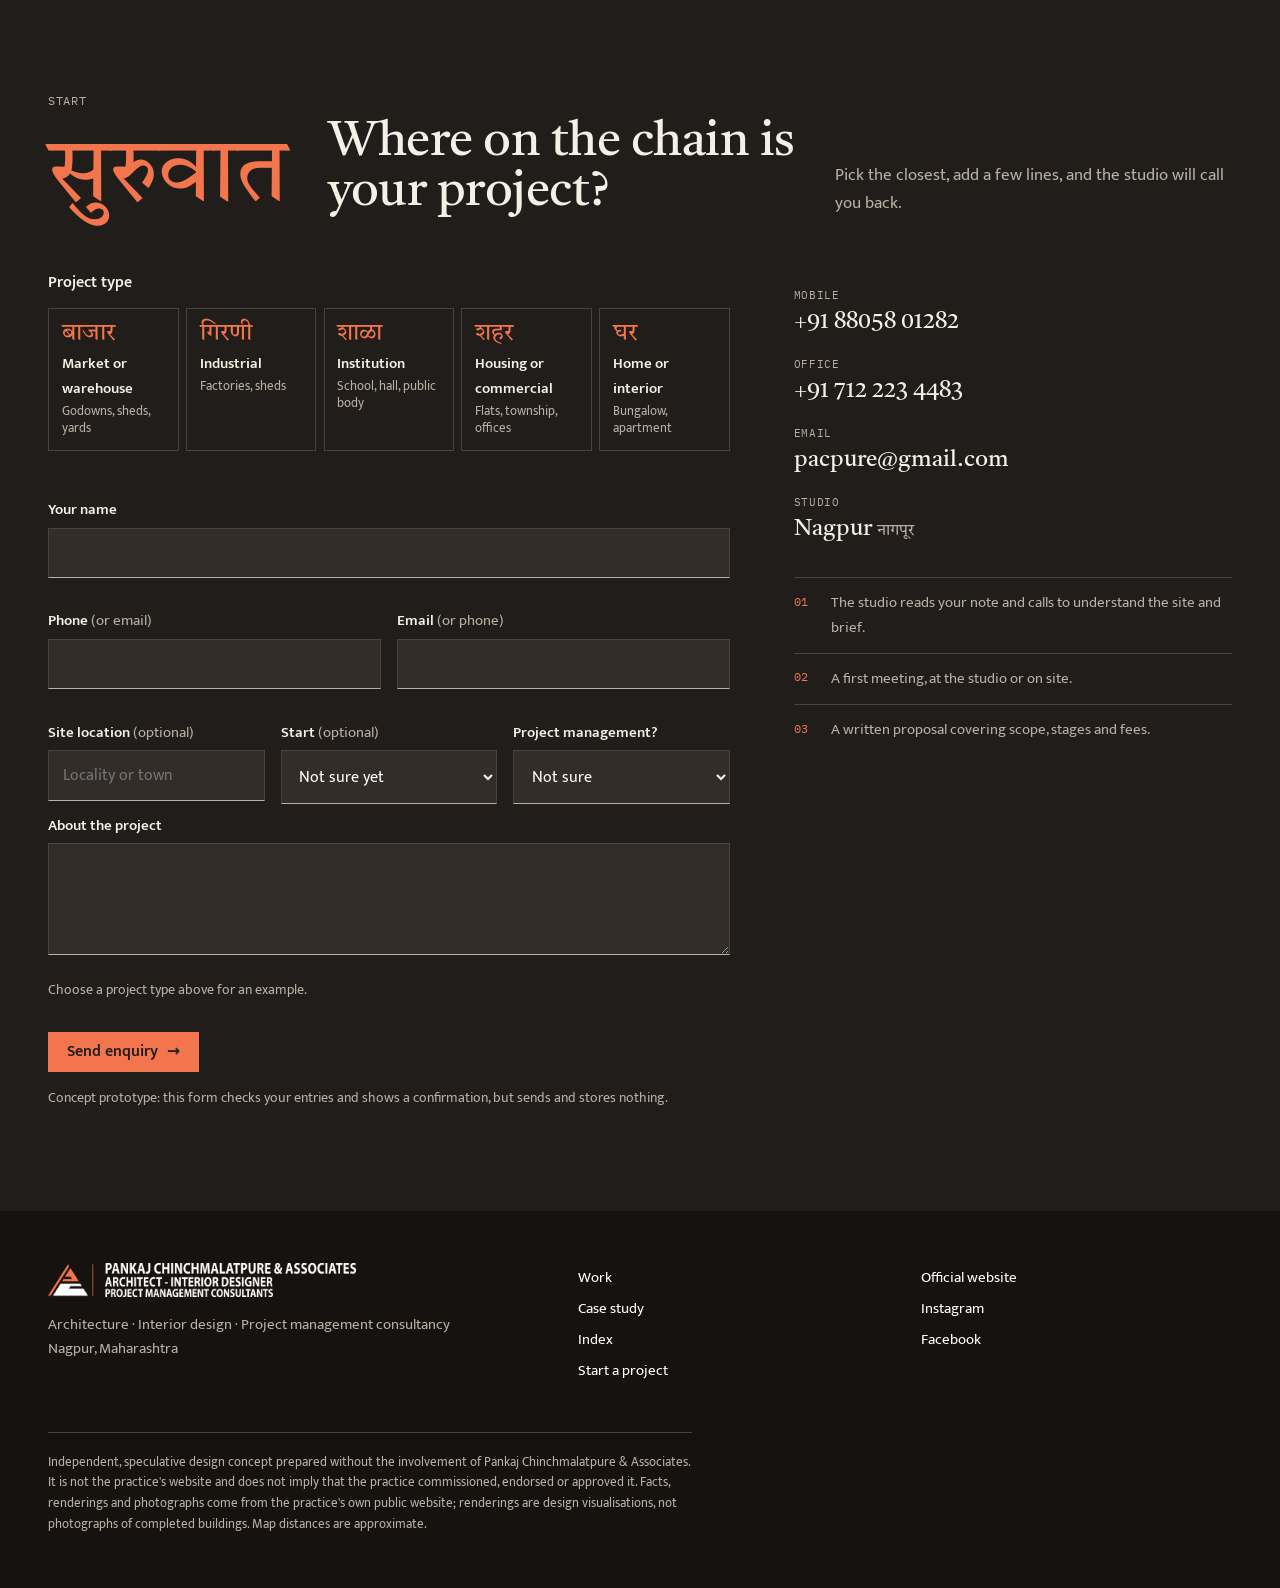
==== commit 47cf2371: "UI/UX review pass: tighter City chapter, readable map readout, consistent maps, form and alignment f" ====
--- a/index.html
+++ b/index.html
@@ -337,13 +337,10 @@
               <div class="field"><label for="f-phone">Phone <span class="hint">(or email)</span></label><input id="f-phone" name="phone" type="tel" inputmode="tel" autocomplete="tel" aria-describedby="f-phone-err"><p class="error" id="f-phone-err" aria-live="polite"></p></div>
               <div class="field"><label for="f-email">Email <span class="hint">(or phone)</span></label><input id="f-email" name="email" type="email" autocomplete="email" aria-describedby="f-email-err"><p class="error" id="f-email-err" aria-live="polite"></p></div>
             </div>
-            <div class="row2">
-              <div class="field"><label for="f-where">Where is the site? <span class="hint">(optional)</span></label><input id="f-where" name="where" placeholder="Locality or town"></div>
+            <div class="row3">
+              <div class="field"><label for="f-where">Site location <span class="hint">(optional)</span></label><input id="f-where" name="where" placeholder="Locality or town"></div>
               <div class="field"><label for="f-when">Start <span class="hint">(optional)</span></label><select id="f-when" name="when"><option value="">Not sure yet</option><option>Within 3 months</option><option>3–12 months</option><option>Later than a year</option></select></div>
-            </div>
-            <div class="row2">
-              <div class="field"><label for="f-pmc">Also need project management?</label><select id="f-pmc" name="pmc"><option value="">Not sure</option><option>Yes</option><option>No</option><option>Only project management</option></select></div>
-              <div></div>
+              <div class="field"><label for="f-pmc">Project management?</label><select id="f-pmc" name="pmc"><option value="">Not sure</option><option>Yes, with design</option><option>No</option><option>Only project management</option></select></div>
             </div>
             <div class="field"><label for="f-brief">About the project</label><textarea id="f-brief" name="brief" aria-describedby="brief-hint f-brief-err"></textarea><p class="note" id="brief-hint">Choose a project type above for an example.</p><p class="error" id="f-brief-err" aria-live="polite"></p></div>
             <button class="btn coral" type="submit">Send enquiry <span class="arr" aria-hidden="true">→</span></button>
--- a/css/site.css
+++ b/css/site.css
@@ -72,7 +72,7 @@
 .hero-word{position:absolute;left:50%;top:clamp(.5rem,2vw,2rem);transform:translateX(-50%);margin:0;font:400 clamp(7rem,24vw,23rem)/1 var(--serif);color:var(--coral);letter-spacing:-.01em;white-space:nowrap;pointer-events:none;user-select:none}
 .coord{position:absolute;left:var(--g);top:clamp(1rem,2vw,1.75rem);display:flex;flex-direction:column;color:var(--muted);margin:0}
 .est{position:absolute;right:var(--g);top:clamp(1rem,2vw,1.75rem);color:var(--muted);margin:0}
-.hero-building{grid-column:1/3;grid-row:1/3;align-self:end;justify-self:end;position:relative;z-index:2;margin:0 clamp(0rem,3vw,3rem) clamp(4.5rem,7vw,6rem) 0;width:min(58%,50rem)}
+.hero-building{grid-column:1/3;grid-row:1/3;align-self:end;justify-self:end;position:relative;z-index:2;margin:0 clamp(0rem,3vw,3rem) clamp(4.5rem,7vw,6rem) 0;width:min(54%,48rem)}
 .hero-building img{width:100%;height:auto;filter:drop-shadow(0 30px 30px rgba(33,29,26,.12))}
 .hero-building figcaption{position:absolute;right:0;bottom:-1.6rem;color:var(--muted)}
 .hero-copy{grid-column:1;grid-row:2;position:relative;z-index:3;padding-bottom:.25rem;max-width:34rem}
@@ -429,3 +429,24 @@
 .township > figure:first-child > button,.township > figure:first-child img{height:100%}
 @media (max-width:760px){.township .t-side figure{aspect-ratio:16/10}}
 @media (min-width:761px){.township .t-side figure{overflow:hidden}.township .t-side img{position:absolute;inset:0;height:100%}}
+
+/* ---- Review fixes (senior UI pass) ---- */
+.hero h1{max-width:14ch}
+.ch-no{margin-bottom:.9rem}
+.ch-mr{padding-top:.15em}
+.school .stack img,.series img,.rail img,.pair img{height:auto}
+.series{grid-template-columns:repeat(8,1fr);gap:.5rem}
+.series img{aspect-ratio:3/5}
+.ushakaal{grid-template-columns:minmax(0,1fr) minmax(0,2.4fr)}
+@media (max-width:900px){.series{display:flex;overflow-x:auto;scroll-snap-type:x mandatory;gap:.5rem;padding-bottom:.5rem;scrollbar-width:thin}.series li{flex:0 0 38%;scroll-snap-align:start}}
+.rail{margin:0 calc(var(--g)*-1) 0 0;padding-left:0;padding-right:var(--g);scroll-padding-left:0}
+.readout .chips{flex-direction:column;align-items:flex-start;gap:0}
+.readout .chip{font:400 .92rem/1.35 var(--sans);letter-spacing:0;text-transform:none;border:0;background:none;padding:.3rem 0;border-bottom:1px solid var(--rule);width:100%}
+.readout a.chip{display:inline-block;width:auto;border:0;color:var(--coral-ink);font-weight:600;margin-right:1rem}
+.readout .chips .links{display:flex;flex-wrap:wrap;gap:.25rem 1rem;margin-top:.5rem}
+.row3{display:grid;grid-template-columns:1fr 1fr 1fr;gap:0 1rem}
+@media (max-width:760px){.row3{grid-template-columns:1fr}}
+@media (max-width:760px){.chain{position:sticky}.chain ol{-webkit-mask-image:linear-gradient(90deg,#000 85%,transparent);mask-image:linear-gradient(90deg,#000 85%,transparent);padding-right:3rem}}
+.cs-map .zmap .pt{cursor:default}
+.cs-map .zmap{background:var(--white);border:1px solid var(--rule)}
+.cs-map .zmap .pt text.mr,.cs-map .zmap .pt .km{display:inline}
